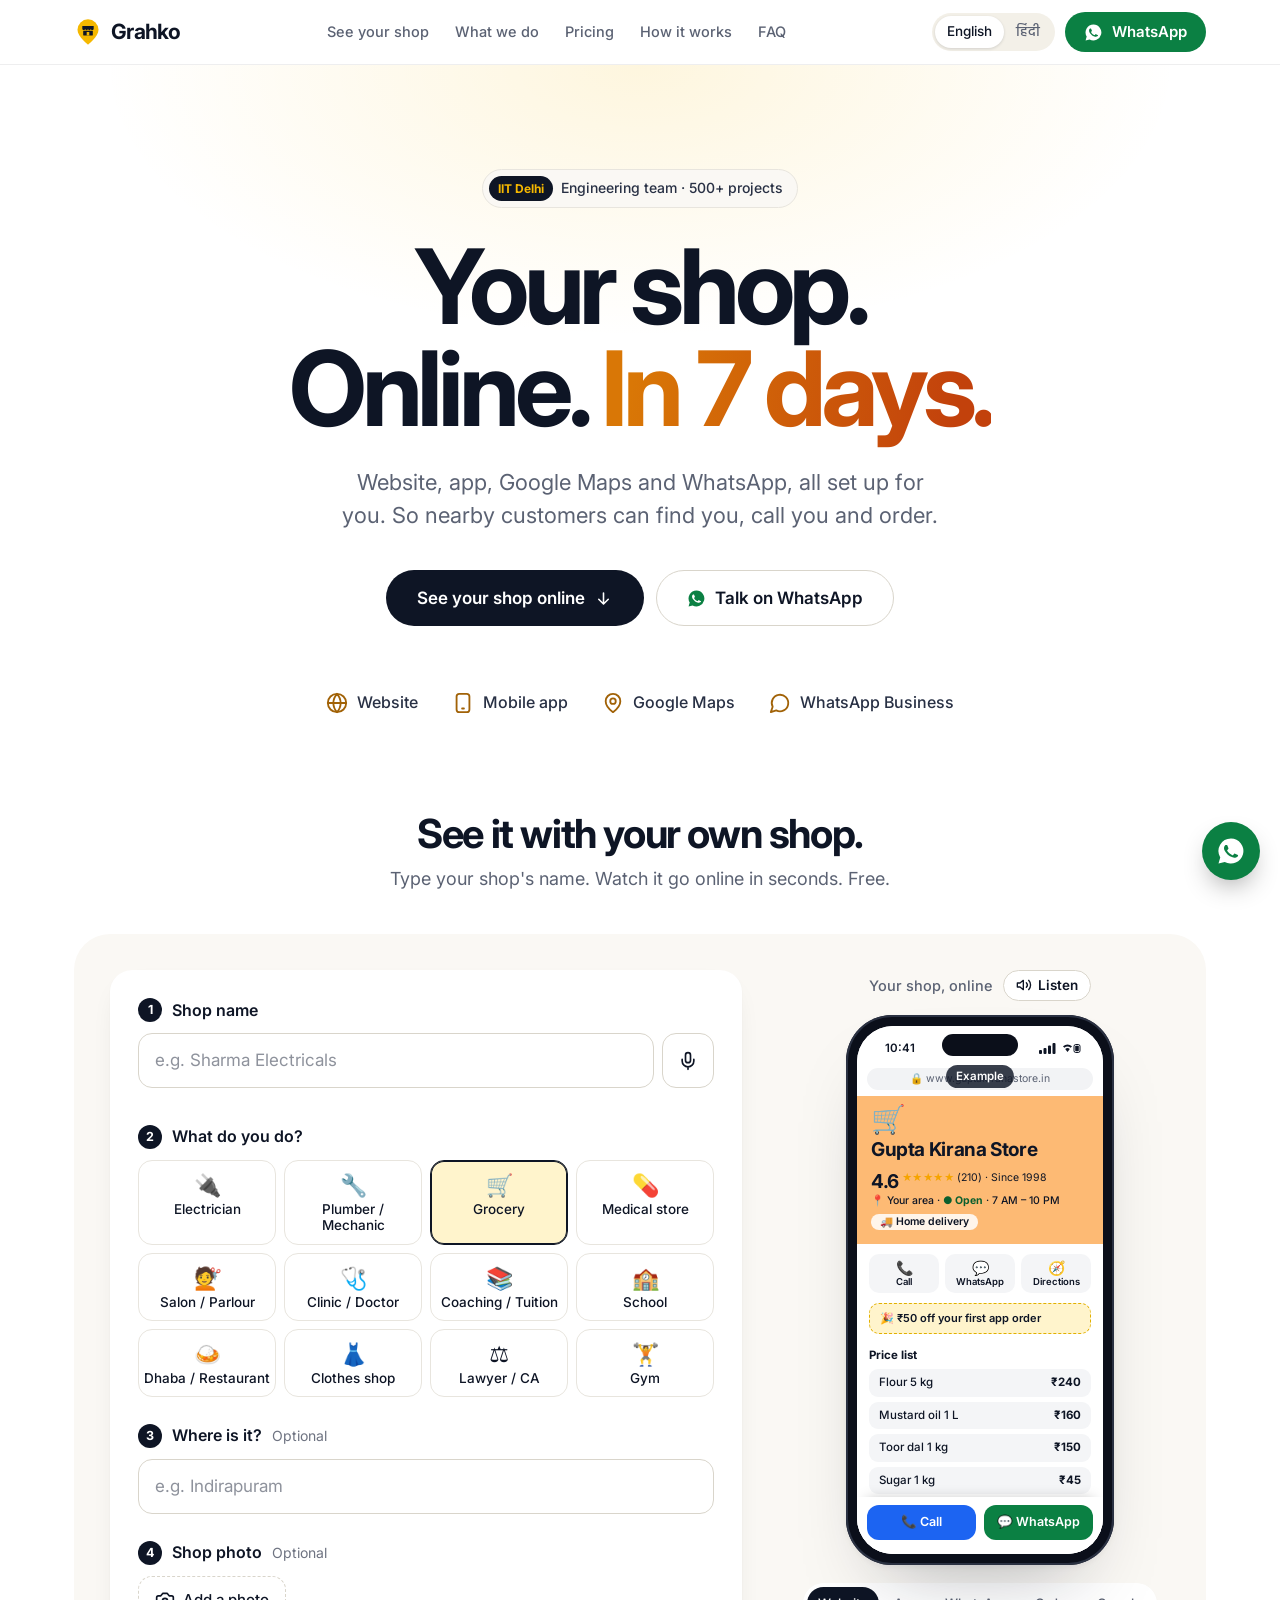
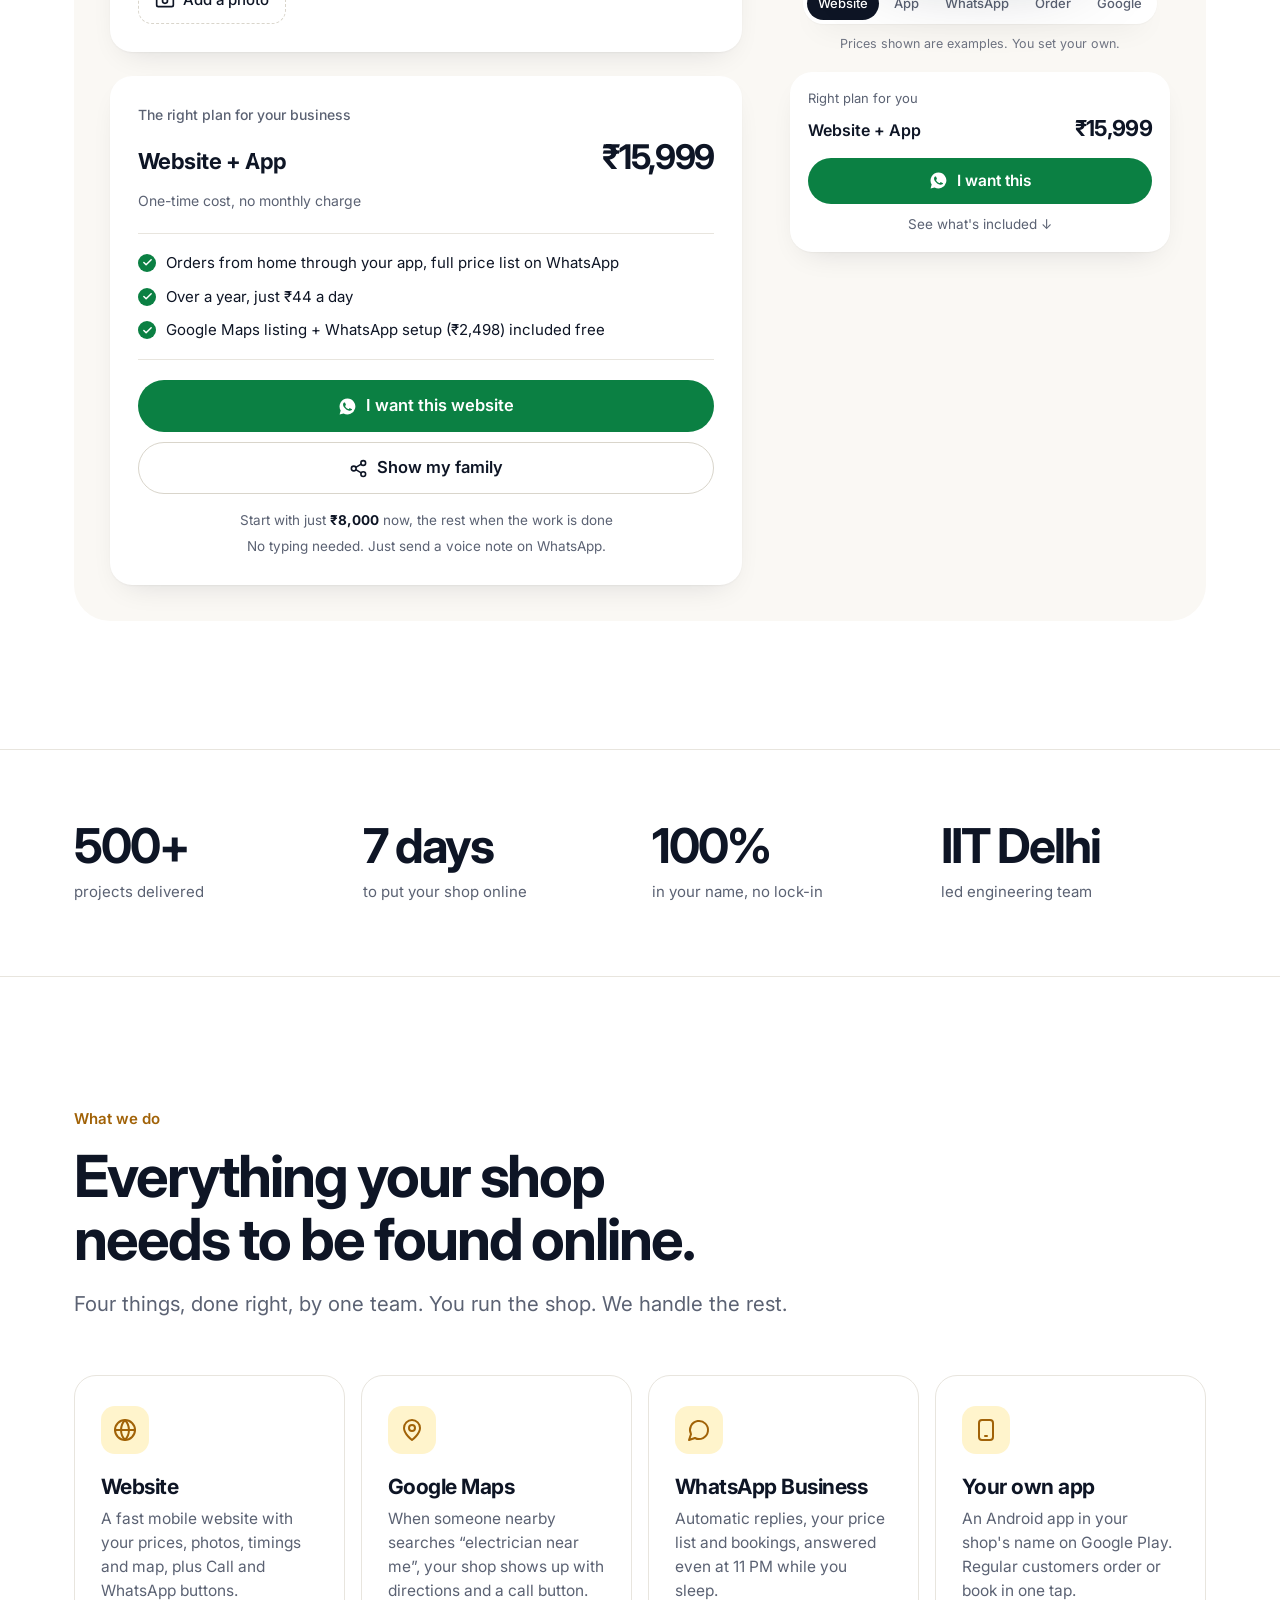
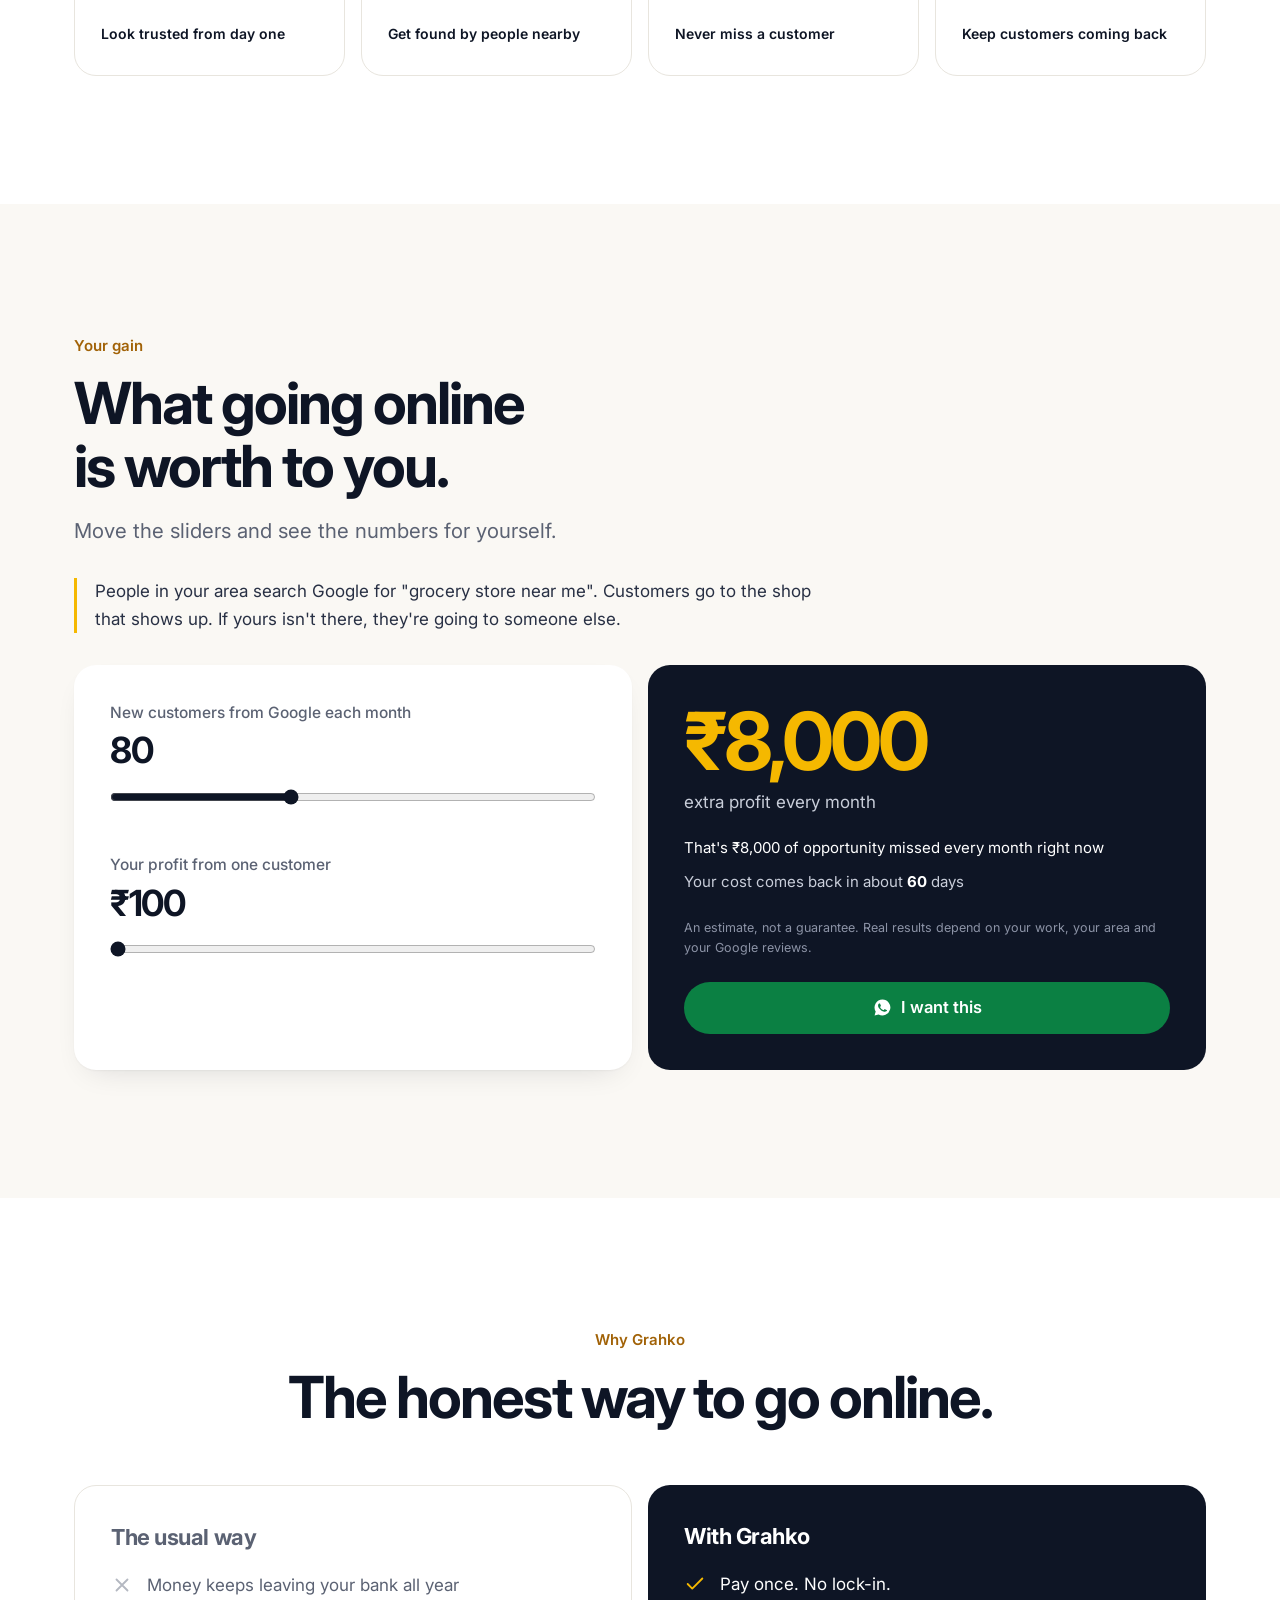
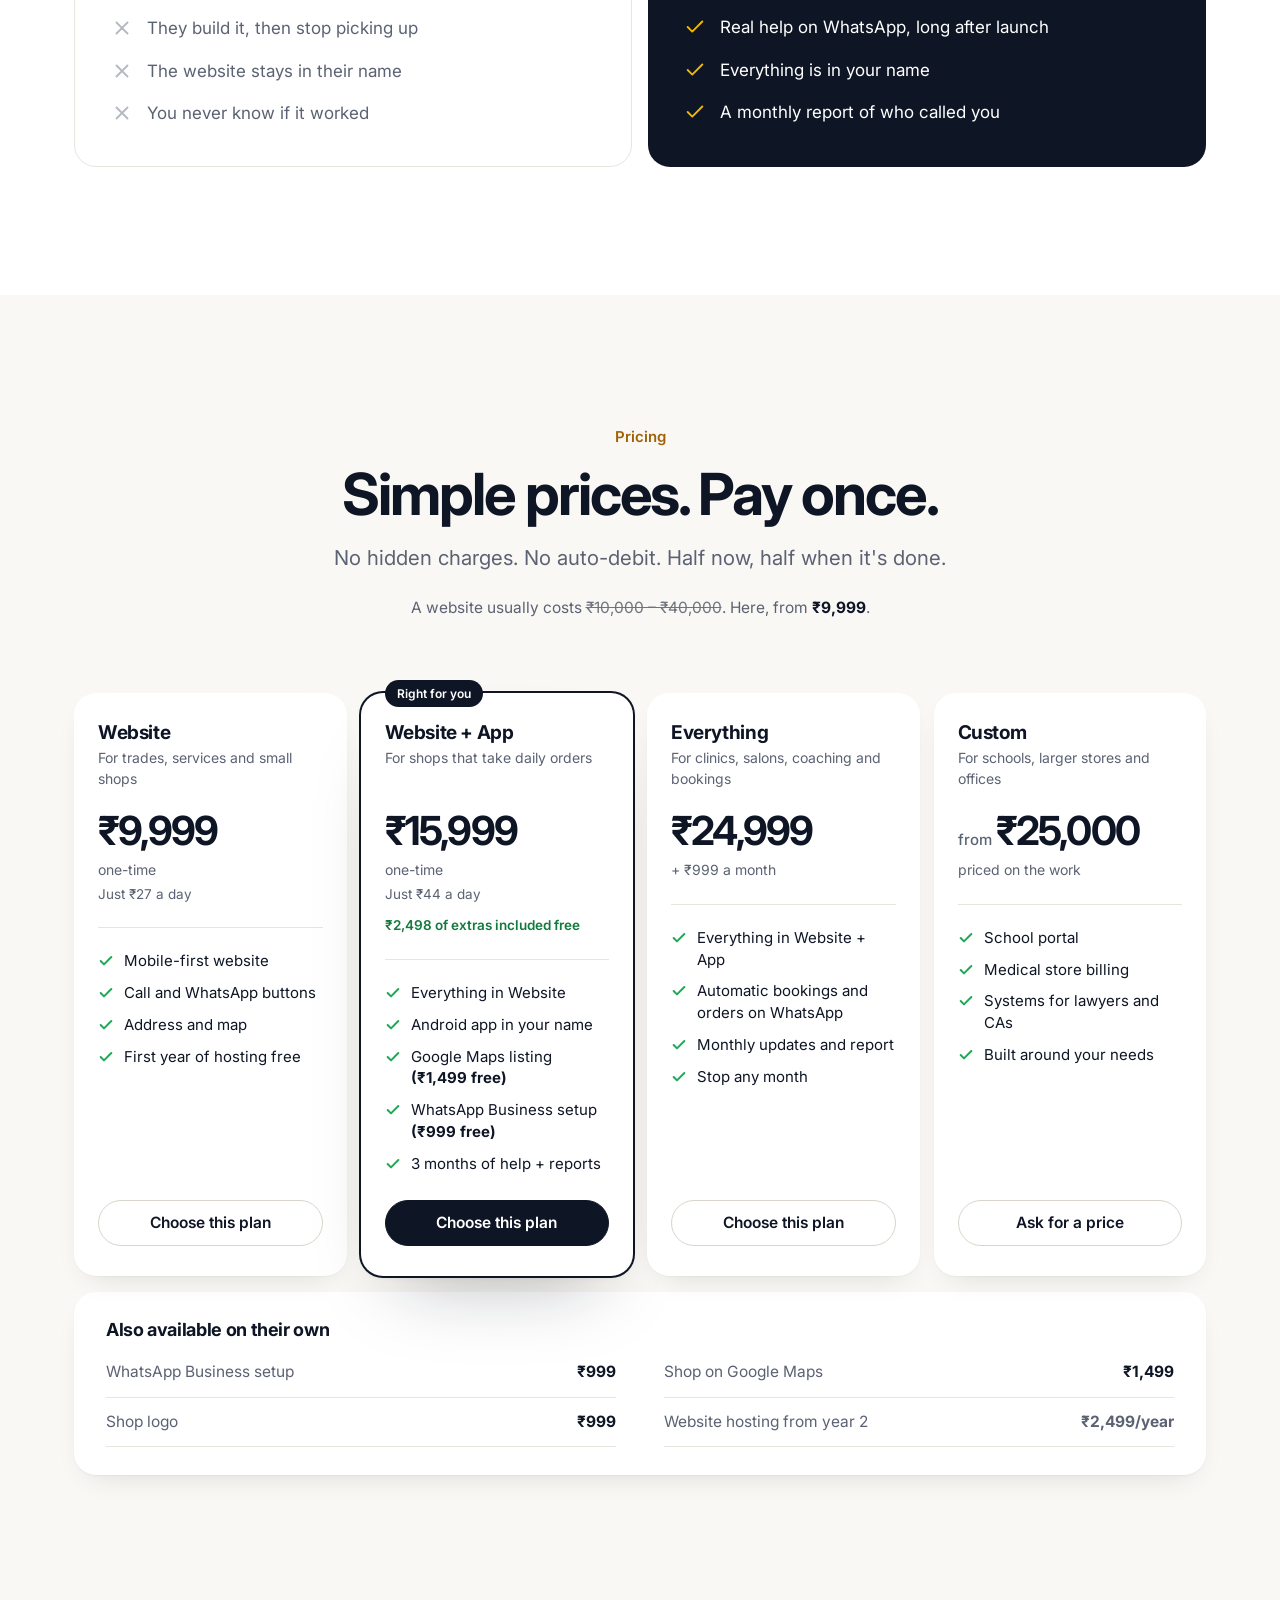
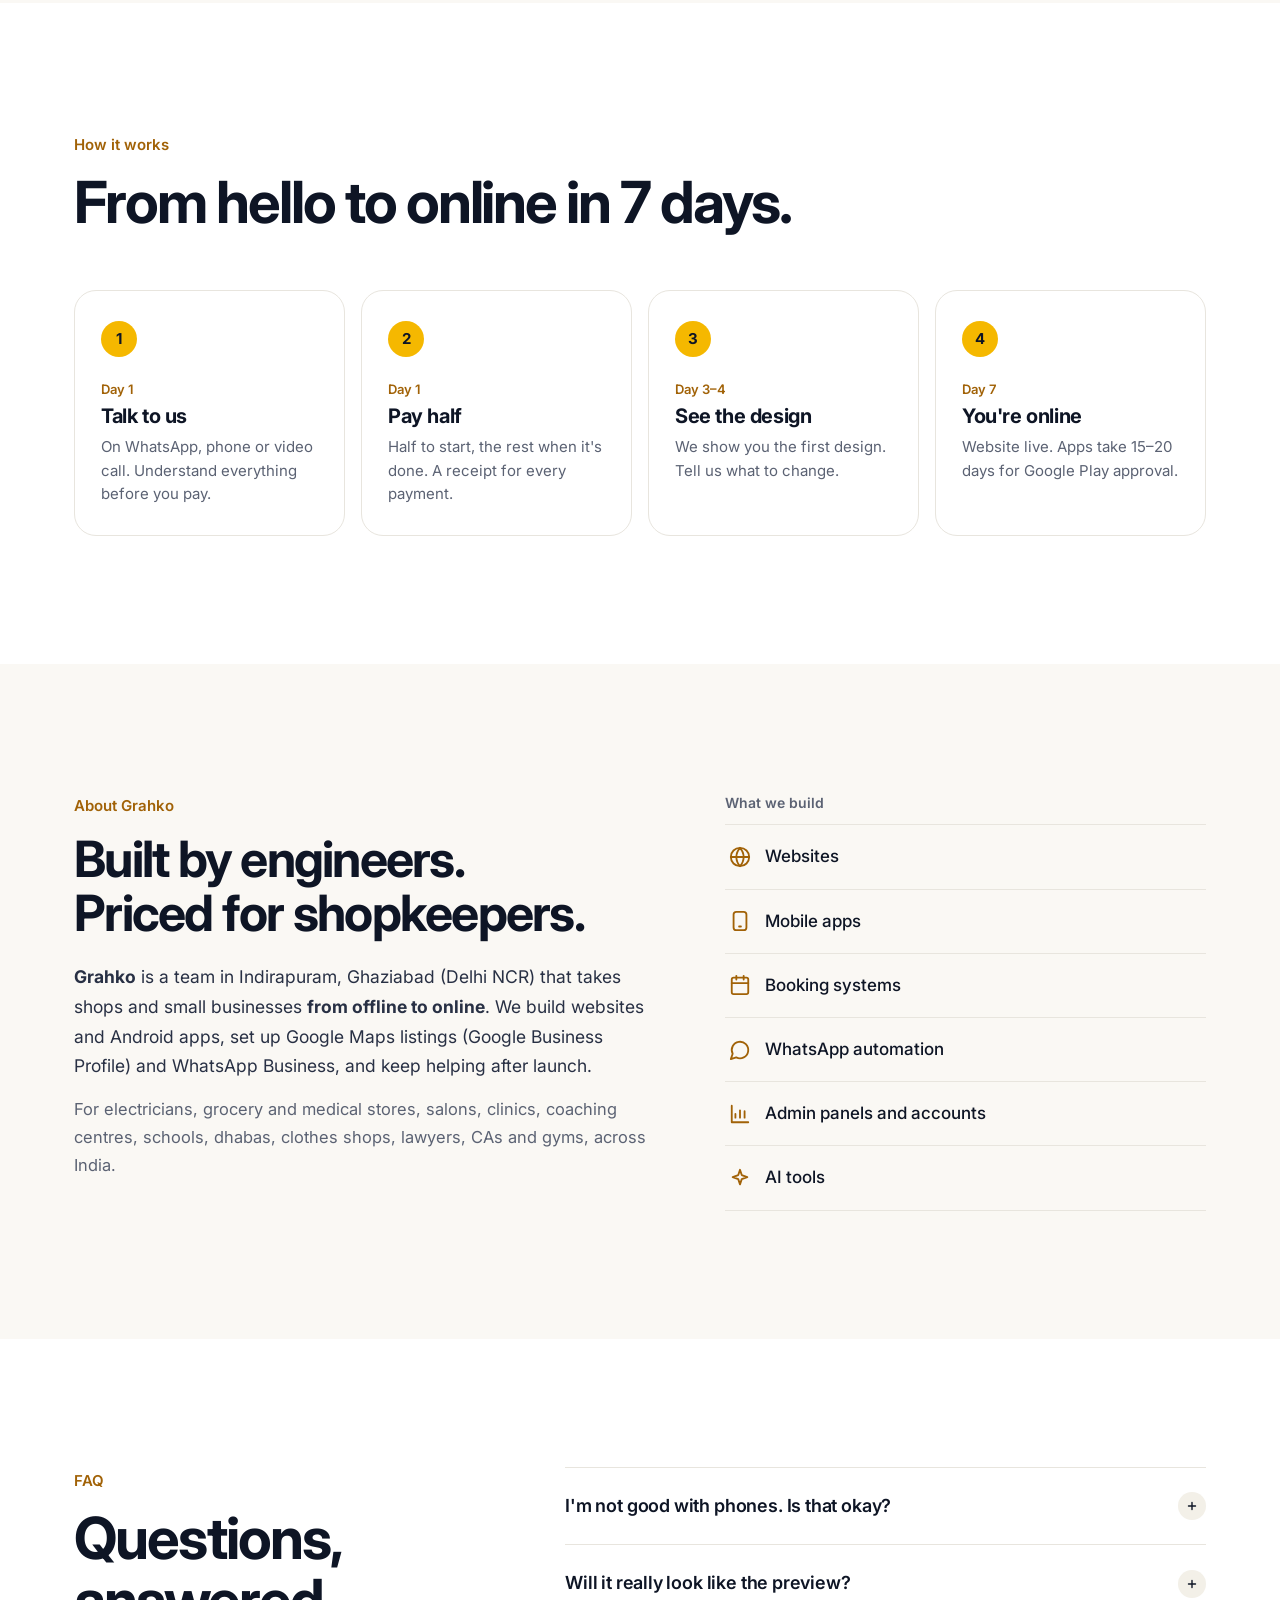
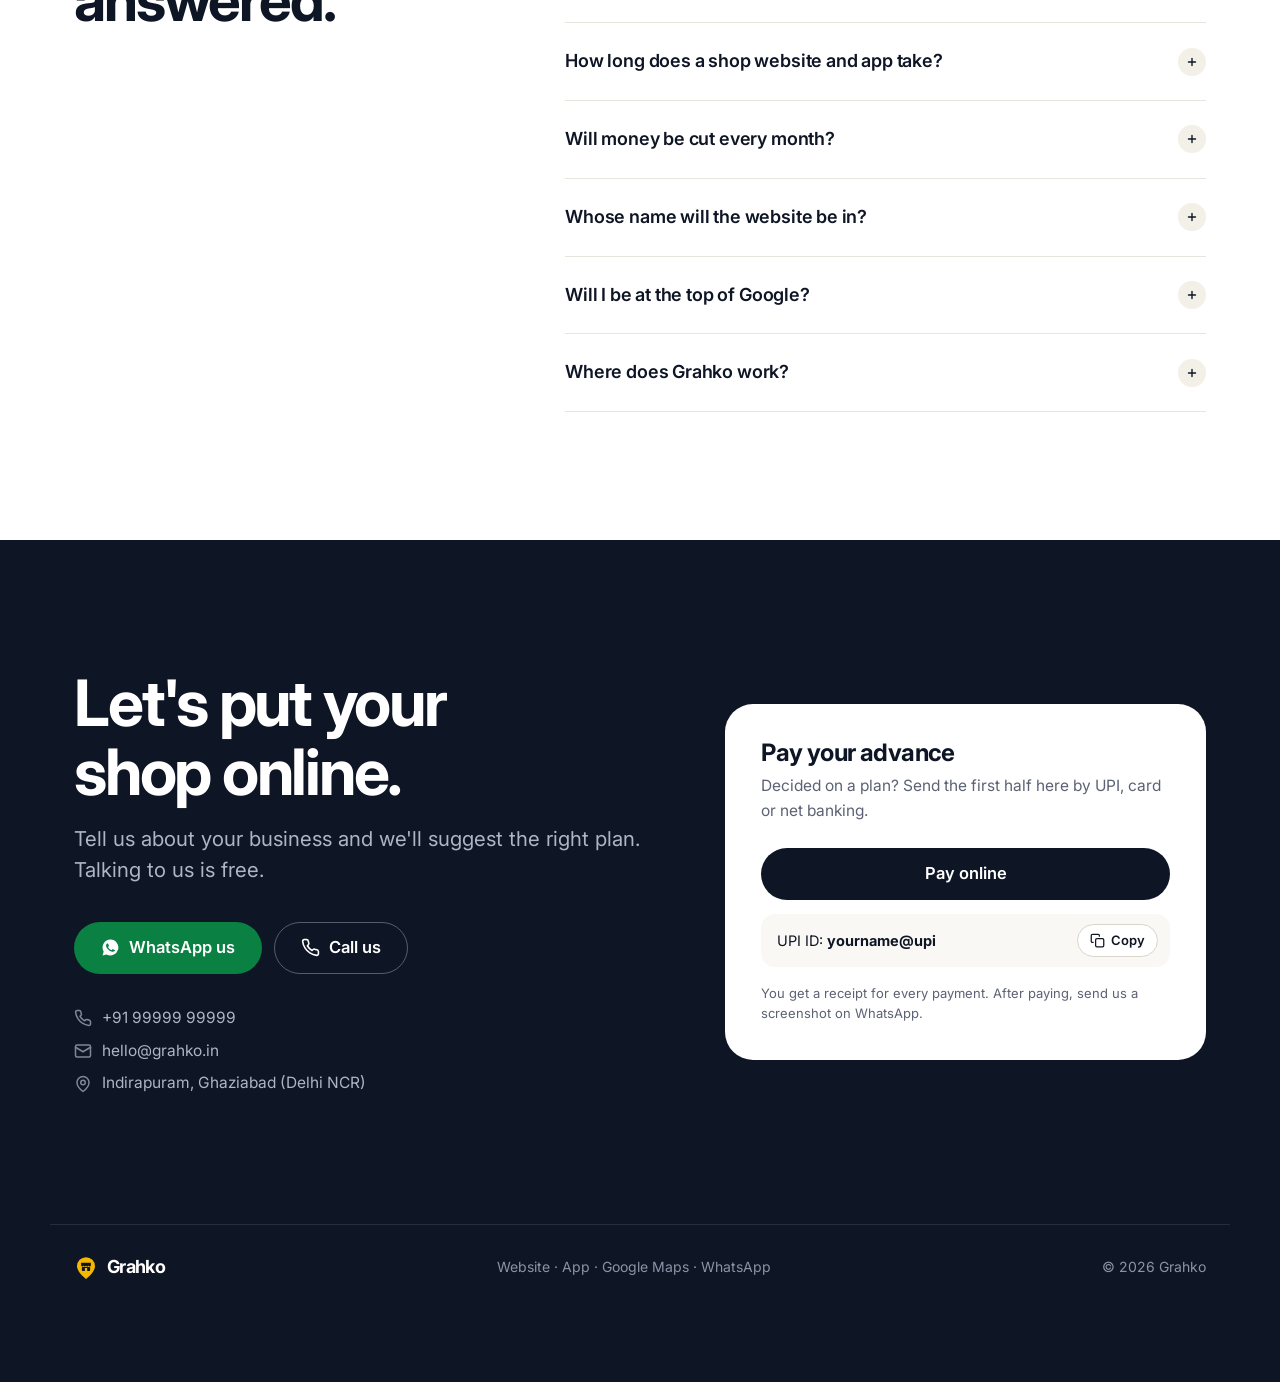
==== index.html @ 62a35caa "Make the live phone preview detailed and realistic Each of the 12 business types now gets its own ra" ====
<!doctype html>
<html lang="en" data-lang="en">
<head>
<meta charset="utf-8">
<meta name="viewport" content="width=device-width, initial-scale=1">
<title>Grahko: your shop online in 7 days. Website, app, Google Maps &amp; WhatsApp</title>
<meta name="description" content="Grahko puts shops and small businesses online in 7 days: a mobile website, your own app, your shop on Google Maps and WhatsApp Business. One-time price, everything in your name. IIT Delhi-led team, from Indirapuram, Ghaziabad, working across India.">
<meta name="robots" content="index,follow,max-image-preview:large">
<!-- SEO: change grahko.in below if the site is hosted on another domain -->
<link rel="canonical" href="https://grahko.in/">
<link rel="alternate" hreflang="en-IN" href="https://grahko.in/">
<link rel="alternate" hreflang="hi-IN" href="https://grahko.in/?lang=hi">
<link rel="alternate" hreflang="x-default" href="https://grahko.in/">
<meta name="theme-color" content="#FFFFFF">
<link rel="icon" href="data:image/svg+xml,%3Csvg xmlns='http://www.w3.org/2000/svg' viewBox='0 0 64 64'%3E%3Cpath d='M32 61S8 43 8 27a24 24 0 0 1 48 0c0 16-24 34-24 34z' fill='%23F5B800'/%3E%3Cpath d='M19 18h26v6.5a3.25 3.25 0 0 1-6.5 0 3.25 3.25 0 0 1-6.5 0 3.25 3.25 0 0 1-6.5 0 3.25 3.25 0 0 1-6.5 0z' fill='%230E1525'/%3E%3Crect x='21' y='29' width='22' height='11' rx='2' fill='%230E1525'/%3E%3Crect x='29' y='32' width='6' height='8' fill='%23F5B800'/%3E%3C/svg%3E">
<meta property="og:type" content="website">
<meta property="og:site_name" content="Grahko">
<meta property="og:title" content="Your shop. Online. In 7 days. | Grahko">
<meta property="og:description" content="Type your shop's name and see it online in 10 seconds: website, app, Google Maps and WhatsApp. One-time price, everything in your name.">
<meta property="og:url" content="https://grahko.in/">
<meta property="og:image" content="https://grahko.in/og-image.png">
<meta property="og:image:width" content="1200">
<meta property="og:image:height" content="630">
<meta property="og:locale" content="en_IN">
<meta property="og:locale:alternate" content="hi_IN">
<meta name="twitter:card" content="summary_large_image">
<meta name="twitter:title" content="Your shop. Online. In 7 days. | Grahko">
<meta name="twitter:image" content="https://grahko.in/og-image.png">
<!-- Structured data for Google and AI search. Replace the phone number before going live. -->
<script type="application/ld+json">
{
 "@context": "https://schema.org",
 "@graph": [
  {
   "@type": "ProfessionalService",
   "@id": "https://grahko.in/#business",
   "name": "Grahko",
   "url": "https://grahko.in/",
   "image": "https://grahko.in/og-image.png",
   "logo": "https://grahko.in/og-image.png",
   "description": "Grahko takes local shops and small businesses in India from offline to online: websites, Android apps, Google Business Profile (Google Maps) setup, WhatsApp Business automation and ongoing support. IIT Delhi-led engineering team.",
   "slogan": "Take your shop from offline to online",
   "telephone": "+91-99999-99999",
   "email": "hello@grahko.in",
   "address": {
    "@type": "PostalAddress",
    "addressLocality": "Indirapuram, Ghaziabad",
    "addressRegion": "Uttar Pradesh",
    "addressCountry": "IN"
   },
   "areaServed": {
    "@type": "Country",
    "name": "India"
   },
   "knowsLanguage": [
    "hi",
    "en"
   ],
   "knowsAbout": [
    "Small business websites",
    "Android apps for shops",
    "Google Business Profile setup",
    "Local SEO",
    "WhatsApp Business API",
    "Booking systems",
    "Billing software"
   ],
   "hasOfferCatalog": {
    "@type": "OfferCatalog",
    "name": "Services",
    "itemListElement": [
     {
      "@type": "Offer",
      "itemOffered": {
       "@type": "Service",
       "name": "Business website",
       "description": "Mobile-friendly website with call and WhatsApp buttons, map and 1 year hosting"
      }
     },
     {
      "@type": "Offer",
      "itemOffered": {
       "@type": "Service",
       "name": "Website + Android app",
       "description": "Website, Android app on Google Play, Google Maps listing and WhatsApp Business setup"
      }
     },
     {
      "@type": "Offer",
      "itemOffered": {
       "@type": "Service",
       "name": "Complete package",
       "description": "Website, app and automatic WhatsApp bookings/orders with monthly support"
      }
     },
     {
      "@type": "Offer",
      "itemOffered": {
       "@type": "Service",
       "name": "Custom software",
       "description": "School portals, medical store billing, lawyer/CA client systems"
      }
     }
    ]
   },
   "alternateName": "ग्राहको"
  },
  {
   "@type": "WebSite",
   "@id": "https://grahko.in/#website",
   "url": "https://grahko.in/",
   "name": "Grahko",
   "inLanguage": [
    "en-IN",
    "hi-IN"
   ],
   "publisher": {
    "@id": "https://grahko.in/#business"
   }
  },
  {
   "@type": "FAQPage",
   "@id": "https://grahko.in/#faq",
   "inLanguage": "en-IN",
   "mainEntity": [
    {
     "@type": "Question",
     "name": "I'm not good with phones. Is that okay?",
     "acceptedAnswer": {
      "@type": "Answer",
      "text": "Totally fine. You don't have to do anything. For any change, just WhatsApp us and we'll do it."
     }
    },
    {
     "@type": "Question",
     "name": "Will it really look like the preview?",
     "acceptedAnswer": {
      "@type": "Answer",
      "text": "Yes, the preview is just a glimpse. Your real website will have your shop photos, your prices and all your details."
     }
    },
    {
     "@type": "Question",
     "name": "How long does a shop website and app take?",
     "acceptedAnswer": {
      "@type": "Answer",
      "text": "Website in 7 days. With an app, 15–20 days, because Google takes time to approve the app."
     }
    },
    {
     "@type": "Question",
     "name": "Will money be cut every month?",
     "acceptedAnswer": {
      "@type": "Answer",
      "text": "No. Website and app are one-time payments. No auto-debit. The monthly plan can be stopped anytime."
     }
    },
    {
     "@type": "Question",
     "name": "Whose name will the website be in?",
     "acceptedAnswer": {
      "@type": "Answer",
      "text": "Yours. The website, Google listing and app all belong to you."
     }
    },
    {
     "@type": "Question",
     "name": "Will I be at the top of Google?",
     "acceptedAnswer": {
      "@type": "Answer",
      "text": "Nobody can promise that. We set everything up properly and show you how to get Google reviews from customers. That makes the biggest difference."
     }
    },
    {
     "@type": "Question",
     "name": "Where does Grahko work?",
     "acceptedAnswer": {
      "@type": "Answer",
      "text": "Our team is in Indirapuram, Ghaziabad (Delhi NCR) and works across India over WhatsApp, phone and video call."
     }
    }
   ]
  }
 ]
}
</script>
<link rel="preconnect" href="https://fonts.googleapis.com">
<link rel="preconnect" href="https://fonts.gstatic.com" crossorigin>
<link href="https://fonts.googleapis.com/css2?family=Inter:wght@400;500;600;700;800&family=Hind:wght@400;500;600;700&display=swap" rel="stylesheet">
<style>
  :root{
    --ink:#0E1525; --ink-2:#283044; --muted:#5B6273; --faint:#6E7381;
    --line:#E8E5DE; --line-2:#D9D5CB;
    --bg:#FFFFFF; --sand:#FAF8F4; --sand-2:#F3F0E8;
    --gold:#F5B800; --gold-ink:#A16207; --gold-soft:#FFF4CC;
    --warm:linear-gradient(100deg,#D97706 10%,#C2410C 90%);   /* headline accent, AA for large text */
    --wa:#0B8043; --wa-dark:#096C38; --call:#1C64F2; --red:#D93F3F;
    --shop:#F5C518;            /* the phone preview's colour, set per business type */
    --font:"Inter","Hind",system-ui,-apple-system,"Segoe UI",sans-serif;
    --r:22px; --r-sm:14px;
    --shadow:0 1px 2px rgba(14,21,37,.04),0 12px 32px -16px rgba(14,21,37,.16);
    --shadow-lg:0 2px 6px rgba(14,21,37,.05),0 40px 80px -40px rgba(14,21,37,.35);
    --ease:cubic-bezier(.2,.8,.2,1);
  }
  *{box-sizing:border-box;margin:0;padding:0}
  html{scroll-behavior:smooth;-webkit-text-size-adjust:100%}
  body{font-family:var(--font);font-size:17px;line-height:1.6;color:var(--ink);background:var(--bg);-webkit-font-smoothing:antialiased;text-rendering:optimizeLegibility}
  h1,h2,h3{font-weight:700;line-height:1.08;letter-spacing:-.035em;text-wrap:balance}
  .lede{text-wrap:pretty}
  html[data-lang="hi"] h1,html[data-lang="hi"] h2,html[data-lang="hi"] h3,html[data-lang="hi"] .big-num{letter-spacing:0;line-height:1.25}
  a{color:inherit}
  button,input{font:inherit;color:inherit}
  :focus-visible{outline:2px solid var(--ink);outline-offset:3px;border-radius:8px}
  html[data-lang="hi"] .en, html[data-lang="en"] .hi{display:none !important}
  .visually-hidden{position:absolute;width:1px;height:1px;overflow:hidden;clip:rect(0 0 0 0);white-space:nowrap}
  .i{width:20px;height:20px;flex:none;fill:none;stroke:currentColor;stroke-width:2;stroke-linecap:round;stroke-linejoin:round}
  .i-fill{fill:currentColor;stroke:none}

  .wrap{max-width:1180px;margin:0 auto;padding:0 24px}
  section{padding:128px 0;scroll-margin-top:64px}
  .sand{background:var(--sand)}
  .head{max-width:760px;margin-bottom:56px}
  .head.center{margin-left:auto;margin-right:auto;text-align:center}
  .eyebrow{display:inline-block;font-size:15px;font-weight:600;color:var(--gold-ink);margin-bottom:14px;letter-spacing:0}
  h2{font-size:clamp(34px,4.8vw,58px)}
  .lede{margin-top:18px;font-size:clamp(18px,1.6vw,21px);line-height:1.5;color:var(--muted)}
  .head.center .lede{margin-left:auto;margin-right:auto;max-width:60ch}

  /* Buttons */
  .btn{display:inline-flex;align-items:center;justify-content:center;gap:9px;min-height:52px;padding:0 26px;border-radius:999px;border:1px solid transparent;font-weight:600;font-size:16.5px;line-height:1.2;text-decoration:none;text-align:center;cursor:pointer;transition:background .2s,border-color .2s,color .2s,transform .15s}
  .btn:active{transform:scale(.98)}
  .btn-dark{background:var(--ink);color:#fff}
  .btn-dark:hover{background:#000}
  .btn-wa{background:var(--wa);color:#fff}
  .btn-wa:hover{background:var(--wa-dark)}
  .btn-line{background:#fff;border-color:var(--line-2);color:var(--ink)}
  .btn-line:hover{border-color:var(--ink)}
  .btn-sm{min-height:40px;padding:0 18px;font-size:15px}
  .btn .i{width:19px;height:19px}
  .link{display:inline-flex;align-items:center;gap:6px;font-weight:600;text-decoration:none;color:var(--ink)}
  .link .i{width:17px;height:17px;transition:transform .2s}
  .link:hover .i{transform:translateX(3px)}

  /* Logo */
  .logo{display:inline-flex;align-items:center;gap:9px;font-weight:700;font-size:21px;letter-spacing:-.035em;text-decoration:none;color:var(--ink);white-space:nowrap}
  .logo svg{width:28px;height:28px;flex:none}

  /* Festival bar */
  .fest{display:none;background:var(--ink);color:#D5D9E2;text-align:center;padding:9px 16px;font-size:14px;line-height:1.45}
  .fest.on{display:block}
  .fest b{color:var(--gold);font-weight:600}
  .fest a{color:#fff;font-weight:600;text-decoration:none;white-space:nowrap}
  .fest a:hover{text-decoration:underline}
  @media(max-width:700px){.fest-mid{display:none}}

  /* Nav */
  nav{position:sticky;top:0;z-index:50;background:rgba(255,255,255,.82);backdrop-filter:saturate(180%) blur(18px);-webkit-backdrop-filter:saturate(180%) blur(18px);border-bottom:1px solid rgba(14,21,37,.07)}
  nav .wrap{display:flex;align-items:center;justify-content:space-between;gap:16px;height:64px}
  .nav-links{display:none;gap:2px}
  .nav-links a{font-size:14.5px;font-weight:500;color:var(--muted);text-decoration:none;padding:7px 12px;border-radius:999px;transition:color .2s}
  .nav-links a:hover,.nav-links a[aria-current="true"]{color:var(--ink)}
  .nav-right{display:flex;align-items:center;gap:10px}
  .lang{display:flex;background:var(--sand-2);border-radius:999px;padding:3px}
  .lang button{border:0;background:transparent;border-radius:999px;padding:5px 12px;font-size:13.5px;font-weight:500;color:var(--muted);cursor:pointer}
  .lang button[aria-pressed="true"]{background:#fff;color:var(--ink);box-shadow:0 1px 3px rgba(14,21,37,.14)}
  .menu-btn{display:grid;place-items:center;width:40px;height:40px;border-radius:50%;border:0;background:transparent;cursor:pointer}
  .menu-btn:hover{background:var(--sand-2)}
  @media(min-width:1040px){.nav-links{display:flex}.menu-btn{display:none}}
  @media(max-width:560px){.nav-wa{display:none}}

  .menu{position:fixed;inset:0;z-index:80;background:rgba(14,21,37,.35);opacity:0;transition:opacity .25s}
  .menu.open{opacity:1}
  .menu-sheet{position:absolute;top:0;right:0;bottom:0;width:min(380px,88vw);background:#fff;display:flex;flex-direction:column;transform:translateX(100%);transition:transform .3s var(--ease)}
  .menu.open .menu-sheet{transform:none}
  .menu-head{display:flex;align-items:center;justify-content:space-between;padding:12px 16px 12px 22px;border-bottom:1px solid var(--line)}
  .menu-close{width:42px;height:42px;border-radius:50%;border:0;background:var(--sand-2);cursor:pointer;display:grid;place-items:center}
  .menu-links{flex:1;overflow-y:auto;padding:10px 12px}
  .menu-links a{display:flex;align-items:center;gap:14px;padding:13px 10px;border-radius:14px;text-decoration:none;font-size:18px;font-weight:600;letter-spacing:-.01em}
  .menu-links a:hover,.menu-links a[aria-current="true"]{background:var(--sand)}
  .menu-links a .i{color:var(--muted);width:22px;height:22px}
  .menu-cta{display:grid;grid-template-columns:1fr 1fr;gap:10px;padding:14px 16px calc(16px + env(safe-area-inset-bottom));border-top:1px solid var(--line)}
  .menu-cta .btn{padding:0 12px;font-size:15.5px}
  body.menu-open{overflow:hidden}

  /* ================= Hero ================= */
  .hero{padding:104px 0 56px;text-align:center;scroll-margin-top:64px;background:radial-gradient(60% 55% at 50% 0%,rgba(245,184,0,.13),rgba(245,184,0,0) 70%)}
  .hero .eyebrow{display:inline-flex;align-items:center;gap:8px;background:var(--sand);border:1px solid var(--line);color:var(--ink-2);font-size:14px;font-weight:500;border-radius:999px;padding:6px 14px 6px 6px;margin-bottom:28px}
  .hero .eyebrow b{background:var(--ink);color:var(--gold);font-size:12px;font-weight:700;border-radius:999px;padding:3px 9px}
  .hero h1{font-size:clamp(46px,8.4vw,104px);letter-spacing:-.05em;line-height:.98;font-weight:700}
  .hero h1 .soft{background:var(--warm);-webkit-background-clip:text;background-clip:text;color:transparent;padding-bottom:.06em}
  html[data-lang="hi"] .hero h1{line-height:1.15;font-size:clamp(40px,7vw,86px)}
  .hero .lede{max-width:44ch;margin:26px auto 0;font-size:clamp(18px,1.9vw,22px);color:var(--muted)}
  .hero-cta{display:flex;justify-content:center;gap:12px;flex-wrap:wrap;margin-top:38px}
  .hero-cta .btn{min-height:56px;padding:0 30px;font-size:17px}
  .does{display:flex;justify-content:center;flex-wrap:wrap;gap:10px 34px;margin-top:64px;color:var(--ink-2);font-size:16px;font-weight:500}
  .does span{display:inline-flex;align-items:center;gap:9px}
  .does .i{width:22px;height:22px;color:var(--gold-ink)}

  /* ================= Studio: live preview builder ================= */
  .studio{padding:40px 0 128px}
  .studio-head{text-align:center;margin-bottom:40px}
  .studio-head h2{font-size:clamp(28px,3.4vw,40px)}
  .studio-head p{color:var(--muted);margin-top:10px;font-size:18px}
  .stage{background:var(--sand);border-radius:36px;padding:36px}
  .stage-grid{display:grid;grid-template-columns:minmax(0,1fr) 380px;grid-template-areas:"build prev" "buy prev";gap:24px 48px;align-items:start}
  .stage-grid > *{min-width:0}
  .builder-col{grid-area:build}
  .preview{grid-area:prev;position:sticky;top:88px}
  .buy-col{grid-area:buy}

  .builder{background:#fff;border-radius:var(--r);padding:28px;box-shadow:var(--shadow)}
  .field + .field{margin-top:26px}
  .field > label,.field > .label{display:flex;flex-wrap:wrap;align-items:center;gap:10px;font-weight:600;font-size:16px;margin-bottom:10px}
  .num{width:24px;height:24px;border-radius:50%;background:var(--ink);color:#fff;display:grid;place-items:center;font-size:12.5px;font-weight:700;flex:none}
  .opt{font-weight:400;font-size:14px;color:var(--faint)}
  .name-row{display:flex;gap:8px}
  .inp{flex:1;min-width:0;width:100%;font-size:17px;font-weight:500;padding:13px 16px;border:1px solid var(--line-2);border-radius:var(--r-sm);background:#fff;outline:none;transition:border-color .2s,box-shadow .2s}
  .inp::placeholder{color:#8E929C;font-weight:400}
  .inp:focus{border-color:var(--ink);box-shadow:0 0 0 4px rgba(14,21,37,.07)}
  .mic{flex:none;width:52px;border-radius:var(--r-sm);border:1px solid var(--line-2);background:#fff;cursor:pointer;display:none;place-items:center}
  .mic.on{display:grid}
  .mic.listening{background:#FDE8E8;border-color:var(--red);color:var(--red);animation:pulse 1s infinite}
  @keyframes pulse{50%{transform:scale(1.05)}}
  .mic-hint{font-size:14px;color:var(--muted);min-height:4px;margin-top:6px}
  .sfx{display:flex;flex-wrap:wrap;gap:6px;margin-top:10px}
  .sfx:empty{display:none}
  .sfx button{border:1px solid var(--line-2);background:#fff;border-radius:999px;padding:4px 12px;font-size:13.5px;font-weight:500;cursor:pointer}
  .sfx button:hover{border-color:var(--ink)}
  .types{display:grid;grid-template-columns:repeat(4,1fr);gap:8px}
  .type{border:1px solid var(--line);background:#fff;border-radius:var(--r-sm);padding:12px 4px 10px;cursor:pointer;display:flex;flex-direction:column;align-items:center;gap:4px;font-size:13.5px;font-weight:500;line-height:1.2;text-align:center;transition:border-color .2s,background .2s}
  .type:hover{border-color:var(--line-2);background:var(--sand)}
  .type .em{font-size:22px;line-height:1.1}
  .type[aria-pressed="true"]{border-color:var(--ink);background:var(--gold-soft);box-shadow:inset 0 0 0 1px var(--ink)}
  .photo-row{display:flex;gap:12px;align-items:center}
  .photo-btn{display:inline-flex;align-items:center;gap:8px;border:1px dashed var(--line-2);border-radius:var(--r-sm);padding:11px 16px;font-size:15px;font-weight:500;background:#fff;cursor:pointer}
  .photo-btn:hover{border-color:var(--ink)}
  .photo-thumb{width:48px;height:48px;border-radius:12px;background:center/cover no-repeat;display:none}
  .photo-thumb.on{display:block}
  .photo-clear{display:none;border:none;background:none;color:var(--muted);text-decoration:underline;font-size:14px;cursor:pointer}
  .photo-clear.on{display:inline}
  .photo-note{display:none;font-size:13.5px;color:var(--muted);margin-top:8px}
  .photo-note.on{display:block}
  .see-btn{display:none;width:100%;margin-top:24px}

  /* Preview column */
  .pv-top{display:flex;align-items:center;justify-content:center;gap:10px;margin-bottom:14px}
  .pv-label{font-size:14.5px;font-weight:500;color:var(--muted)}
  .listen{display:none;align-items:center;gap:6px;border:1px solid var(--line-2);background:#fff;border-radius:999px;padding:4px 12px;font-size:13.5px;font-weight:600;cursor:pointer}
  .listen .i{width:16px;height:16px}
  .listen.on{display:inline-flex}
  .listen.speaking{background:var(--gold-soft);border-color:var(--gold)}
  .phone{width:268px;height:550px;margin:0 auto;background:#0B0F1A;border-radius:46px;padding:11px;box-shadow:var(--shadow-lg),inset 0 0 0 2px #2A3142;position:relative}
  .phone::before{content:"";position:absolute;top:19px;left:50%;transform:translateX(-50%);width:76px;height:22px;border-radius:12px;background:#0B0F1A;z-index:6}
  .screen{background:#fff;height:100%;border-radius:36px;overflow:hidden;position:relative}
  .demo-tag{position:absolute;top:50px;left:50%;transform:translateX(-50%);z-index:7;background:rgba(14,21,37,.82);color:#fff;font-size:11.5px;font-weight:600;border-radius:999px;padding:2px 10px;white-space:nowrap;display:none}
  .phone.demo .demo-tag{display:block}
  .tabs{display:flex;justify-content:center;flex-wrap:wrap;gap:4px;margin:18px auto 0;background:#fff;border-radius:999px;padding:4px;width:max-content;max-width:100%;box-shadow:var(--shadow)}
  .tab{border:0;background:transparent;border-radius:999px;padding:6px 11px;font-size:13px;font-weight:500;color:var(--muted);cursor:pointer;white-space:nowrap}
  .tab[aria-selected="true"]{background:var(--ink);color:#fff}
  .pv-note{text-align:center;font-size:12.5px;color:var(--faint);margin-top:10px}

  /* Phone screens */
  .sbar{position:absolute;top:0;left:0;right:0;height:40px;z-index:6;display:flex;align-items:center;justify-content:space-between;padding:4px 22px 0 28px;font-size:11.5px;font-weight:600;color:var(--ink);pointer-events:none}
  .sbar svg{width:42px;height:11px}
  .screen[data-on="wa"] .sbar,.screen[data-on="book"] .sbar{color:#fff}
  .scr{position:absolute;inset:0;display:flex;flex-direction:column;font-size:12.5px;line-height:1.35;background:#fff;visibility:hidden;z-index:1;transition:visibility 0s .3s}
  .scr.active{visibility:visible;z-index:2;transition:none;animation:scrIn .35s var(--ease)}
  @keyframes scrIn{from{transform:translateX(100%)}to{transform:none}}
  .scroll{flex:1;min-height:0;overflow-y:auto;scrollbar-width:none;overscroll-behavior:contain}
  .scroll::-webkit-scrollbar{display:none}
  .stars{color:#F5A400;letter-spacing:.5px;font-size:10px}
  .open{color:#137a3d;font-weight:700}
  [data-ptoast]{cursor:pointer}

  /* 1. Website */
  .url{margin:42px 10px 6px;background:#F2F3F5;border-radius:999px;padding:4px 10px;font-size:10.5px;color:var(--muted);white-space:nowrap;overflow:hidden;text-overflow:ellipsis;text-align:center}
  .s-head{background:var(--shop);padding:12px 14px 14px;color:var(--ink)}
  .s-head .em{font-size:28px;line-height:1}
  .s-head b{display:block;font-size:19px;font-weight:700;letter-spacing:-.02em;line-height:1.12;margin-top:6px;word-break:break-word}
  .s-rate{display:flex;align-items:center;flex-wrap:wrap;gap:3px;font-size:10.5px;margin:4px 0 2px}
  .s-head small{display:block;font-size:10.5px;font-weight:500}
  .s-head .open{color:#0B5F2E}
  .s-tag{display:inline-block;margin-top:6px;background:rgba(255,255,255,.85);border-radius:999px;padding:1px 9px;font-size:10.5px;font-weight:600}
  .screen.has-photo .s-head{background:linear-gradient(180deg,rgba(0,0,0,.05),rgba(0,0,0,.7)),var(--photo) center/cover;color:#fff;padding-top:64px}
  .screen.has-photo .s-head .em{display:none}
  .screen.has-photo .s-head .open{color:#7CE3A6}
  .s-acts{display:grid;grid-template-columns:repeat(3,1fr);gap:6px;padding:10px 12px 0}
  .s-acts span,.g-acts span{display:flex;flex-direction:column;align-items:center;gap:1px;border-radius:10px;padding:6px 2px;font-size:14px;line-height:1.1}
  .s-acts span{background:#F4F5F7}
  .s-acts i,.g-acts i{font-style:normal;font-size:9.5px;font-weight:600}
  .s-offer{margin:10px 12px 0;background:#FFF4CC;border:1px dashed #E2B000;border-radius:10px;padding:7px 10px;font-size:11px;font-weight:600}
  .s-h{margin:14px 12px 6px;font-size:11.5px;font-weight:700}
  .s-items{display:flex;flex-direction:column;gap:5px;padding:0 12px}
  .s-item{display:flex;justify-content:space-between;gap:8px;background:#F4F5F7;border-radius:9px;padding:6px 10px;font-weight:500;font-size:11.5px}
  .s-item em{font-style:normal;font-weight:700;white-space:nowrap}
  .s-badges{display:grid;gap:6px;padding:12px 12px 0}
  .s-badges span{display:flex;align-items:center;gap:8px;font-size:11px;font-weight:500}
  .s-badges i{font-style:normal;flex:none;width:22px;height:22px;border-radius:7px;background:#F4F5F7;display:grid;place-items:center;font-size:11px}
  .s-rev,.g-review{margin:0 12px;background:#F4F5F7;border-radius:10px;padding:8px 10px;font-size:11px;line-height:1.4}
  .s-rev p{margin:2px 0 3px}
  .s-rev small,.g-review small{display:block;color:var(--muted);font-size:10px}
  .s-map,.g-map{position:relative;overflow:hidden;border-radius:10px;background:linear-gradient(90deg,transparent 46%,#fff 46%,#fff 54%,transparent 54%),linear-gradient(0deg,transparent 40%,#fff 40%,#fff 47%,transparent 47%),linear-gradient(35deg,transparent 60%,#fff 60%,#fff 64%,transparent 64%),#E3EAD9}
  .s-map{height:64px;margin:0 12px}
  .s-map i{position:absolute;left:50%;top:50%;transform:translate(-50%,-75%);font-style:normal;font-size:18px}
  .s-addr{margin:8px 12px 14px;font-size:10.5px;color:var(--muted);line-height:1.55}
  .s-btns{display:grid;grid-template-columns:1fr 1fr;gap:8px;padding:8px 10px 14px;background:#fff;box-shadow:0 -8px 14px -10px rgba(0,0,0,.25)}
  .s-btns button,.b-ok{border:none;cursor:pointer;color:#fff;font-weight:600;font-size:12.5px}
  .s-btns button{border-radius:12px;padding:9px 4px}

  /* 2. App */
  .a-top{padding:42px 12px 10px;background:var(--shop)}
  .a-row{display:flex;align-items:center;gap:9px}
  .a-icon{width:36px;height:36px;border-radius:11px;background:#fff;display:grid;place-items:center;font-size:19px;flex:none;box-shadow:0 2px 6px rgba(0,0,0,.12)}
  .screen.has-photo .a-icon{background:var(--photo) center/cover;font-size:0}
  .a-row small{display:block;font-size:10.5px;font-weight:600;opacity:.75}
  .a-row b{display:block;font-size:14px;line-height:1.15;word-break:break-word}
  .a-bell{margin-left:auto;font-size:15px}
  .a-search{margin-top:9px;background:#fff;border-radius:10px;padding:6px 10px;font-size:11px;color:var(--muted)}
  .a-banner{margin:10px 12px 0;background:var(--ink);color:#fff;border-radius:12px;padding:10px;font-size:11px;font-weight:600}
  .a-grid{display:grid;grid-template-columns:repeat(4,1fr);gap:5px;padding:10px 12px 0}
  .a-tile{background:#F4F5F7;border-radius:10px;padding:7px 2px;text-align:center;font-weight:500;font-size:9.5px;line-height:1.2}
  .a-tile i{display:block;font-style:normal;font-size:17px;margin-bottom:2px}
  .a-h{margin:12px 12px 6px;font-size:11.5px;font-weight:700}
  .a-list{display:flex;flex-direction:column;gap:5px;padding:0 12px}
  .a-item{display:flex;align-items:center;justify-content:space-between;gap:6px;background:#F4F5F7;border-radius:10px;padding:6px 6px 6px 10px;font-size:11px;font-weight:500;line-height:1.25}
  .a-item em{display:block;font-style:normal;font-weight:700}
  .a-item button{flex:none;border:1px solid var(--ink);background:#fff;border-radius:999px;padding:3px 9px;font-size:10px;font-weight:600;color:var(--ink)}
  .a-item button.added{background:var(--ink);color:#fff}
  .a-play{display:block;margin:12px;text-align:center;color:var(--muted);font-size:10px}
  .a-cta,.a-cart{margin:6px 10px 0;border:none;width:calc(100% - 20px);border-radius:12px;padding:9px 12px;font-size:12px;font-weight:600;cursor:pointer;color:#fff}
  .a-cta{background:var(--ink)}
  .a-cart{background:#0B8043;display:flex;justify-content:space-between;align-items:center}
  .a-nav{display:grid;grid-template-columns:repeat(4,1fr);border-top:1px solid #EEE;margin-top:6px;padding:7px 0 13px;text-align:center;font-size:15px}
  .a-nav span{opacity:.4}
  .a-nav .on{opacity:1}

  /* 3. WhatsApp */
  .w-head{background:#075E54;color:#fff;padding:42px 10px 9px;display:flex;align-items:center;gap:7px}
  .w-back{font-size:22px;line-height:1;margin-top:-2px}
  .w-av{width:32px;height:32px;border-radius:50%;background:var(--shop);display:grid;place-items:center;font-size:16px;flex:none}
  .screen.has-photo .w-av{background:var(--photo) center/cover;font-size:0}
  .w-head b{display:block;font-size:13px;line-height:1.15;word-break:break-word}
  .w-head small{font-size:10px;opacity:.85}
  .w-chat{flex:1;min-height:0;overflow:hidden;background:#ECE5DD;padding:10px 9px 6px;display:flex;flex-direction:column;justify-content:flex-end;gap:6px}
  .w-day{align-self:center;background:#E1F2FB;color:#54656F;font-size:9.5px;font-weight:600;border-radius:6px;padding:1px 8px}
  .msg{max-width:88%;padding:6px 9px;border-radius:10px;font-size:11px;line-height:1.38;box-shadow:0 1px 1px rgba(0,0,0,.1);word-break:break-word}
  .msg small{display:block;text-align:right;font-size:9px;color:#7B8A7B;margin-top:1px}
  .msg.in{background:#fff;align-self:flex-start;border-top-left-radius:2px}
  .msg.out{background:#DCF8C6;align-self:flex-end;border-top-right-radius:2px}
  .auto-tag{align-self:flex-end;font-size:9.5px;background:#FFF3C4;border-radius:999px;padding:1px 8px;font-weight:600}
  .w-quick{display:flex;flex-direction:column;gap:4px;align-self:flex-end;width:88%}
  .w-quick span{background:#fff;color:#0B8A7A;border-radius:8px;text-align:center;padding:4px;font-size:10.5px;font-weight:600}
  .w-input{display:flex;align-items:center;gap:7px;padding:6px 9px 13px;background:#ECE5DD}
  .w-input span{flex:1;background:#fff;border-radius:999px;padding:6px 12px;font-size:11px;color:#8696A0}
  .w-input i{font-style:normal;width:30px;height:30px;border-radius:50%;background:#00A884;display:grid;place-items:center;font-size:13px}
  .scr[data-scr="wa"].active [style*="--d"]{animation:msgIn .4s var(--ease) both;animation-delay:calc(var(--d) * .85s + .3s)}
  @keyframes msgIn{from{opacity:0;transform:translateY(10px) scale(.97)}}

  /* 4. Booking / order */
  .b-top{background:var(--ink);color:#fff;padding:44px 14px 14px;text-align:center}
  .b-top small{opacity:.75;font-size:11px}
  .b-top b{display:block;font-size:17px;letter-spacing:-.02em}
  .b-moon{position:absolute;top:44px;right:14px;font-size:16px;z-index:3}
  .b-list{margin:12px 12px 0;background:#fff;border:1.5px solid #0B8043;border-radius:14px;padding:9px 11px;font-size:11.5px}
  .b-list .row{display:flex;justify-content:space-between;gap:8px;padding:4px 0;border-bottom:1px dashed #E3E3E3}
  .b-list .row:last-of-type{border-bottom:none}
  .b-list .tot{font-weight:700;font-size:12.5px}
  .b-list .who{color:var(--muted);font-size:10.5px;margin-top:4px}
  .b-head{display:flex;align-items:center;gap:6px;font-weight:700;color:#137a3d;margin-bottom:3px}
  .b-paid{margin-left:auto;background:#E9F8EF;color:#137a3d;border-radius:999px;padding:0 7px;font-size:9.5px;font-weight:700}
  .b-stats{display:grid;grid-template-columns:1fr 1fr;gap:7px;margin:10px 12px 0}
  .b-stats div{background:#F4F5F7;border-radius:12px;padding:8px 10px}
  .b-stats b{display:block;font-size:17px;font-weight:700;letter-spacing:-.03em}
  .b-stats span{font-size:9.5px;color:var(--muted)}
  .b-auto{margin:8px 12px 0;font-size:10.5px;color:#137a3d;font-weight:600;line-height:1.35}
  .b-shop{margin:12px 12px 10px;font-size:11px;color:var(--muted);text-align:center;word-break:break-word}
  .b-ok{margin:4px 12px 14px;background:#0B8043;border-radius:12px;padding:10px;font-size:13px}

  /* 5. Google */
  .g-top{padding:42px 12px 8px}
  .g-logo{font-weight:700;font-size:19px;text-align:center;margin-bottom:5px;letter-spacing:-.03em}
  .g-logo span:nth-child(1){color:#4285F4}.g-logo span:nth-child(2){color:#EA4335}.g-logo span:nth-child(3){color:#FBBC05}.g-logo span:nth-child(4){color:#4285F4}.g-logo span:nth-child(5){color:#34A853}.g-logo span:nth-child(6){color:#EA4335}
  .g-search{border:1px solid #E3E3E3;border-radius:999px;padding:6px 12px;font-weight:500;font-size:11.5px;box-shadow:0 2px 6px rgba(0,0,0,.06)}
  .g-map{height:86px;margin:0 12px}
  .g-dot{position:absolute;width:11px;height:11px;border-radius:50%;background:#B0B6C0;border:2px solid #fff}
  .g-pin{position:absolute;left:50%;top:46%;transform:translate(-50%,-100%);display:flex;flex-direction:column;align-items:center}
  .g-pin b{background:#fff;border-radius:6px;padding:1px 6px;font-size:10px;box-shadow:0 2px 6px rgba(0,0,0,.2);white-space:nowrap;max-width:150px;overflow:hidden;text-overflow:ellipsis}
  .g-pin i{font-style:normal;font-size:21px;line-height:1}
  .g-res{margin:8px 12px 0;border:1.5px solid var(--gold);background:#FFFBEA;border-radius:12px;padding:9px 10px}
  .g-res > b{display:block;font-size:13px;word-break:break-word}
  .g-rate{display:flex;align-items:center;gap:3px;font-size:11px}
  .g-rate span{color:var(--muted)}
  .g-res .meta,.g-meta2{font-size:10.5px;color:var(--muted)}
  .g-tag{display:inline-block;margin-top:4px;background:#E8F5EC;color:#137a3d;border-radius:6px;padding:0 6px;font-size:10px;font-weight:600}
  .g-acts{display:grid;grid-template-columns:repeat(4,1fr);gap:4px;margin-top:8px;color:#1A56DB}
  .g-acts span{background:#E8EFFD;font-size:12px;padding:5px 0}
  .g-thumb{display:none;float:right;width:44px;height:44px;border-radius:8px;background:var(--photo) center/cover;margin-left:8px}
  .screen.has-photo .g-thumb{display:block}
  .g-photos{display:grid;grid-template-columns:repeat(4,1fr);gap:4px;margin:8px 12px 0}
  .g-photos span{aspect-ratio:1;border-radius:8px;background:#F4F5F7;display:grid;place-items:center;font-size:17px}
  .g-review{margin-top:8px}
  .g-other{margin:8px 12px 14px;display:flex;justify-content:space-between;gap:8px;border:1px solid #EEE;border-radius:10px;padding:8px 10px;font-size:10.5px;color:var(--muted)}
  .g-other b{font-weight:600}
  .ptoast{position:absolute;left:10px;right:10px;bottom:16px;z-index:7;background:var(--ink);color:#fff;border-radius:14px;padding:9px 11px;font-size:12px;line-height:1.35;text-align:center;opacity:0;transform:translateY(8px);transition:opacity .25s,transform .25s;pointer-events:none}
  .ptoast.show{opacity:1;transform:none}
  @media (prefers-reduced-motion:reduce){.scr.active,.scr[data-scr="wa"].active [style*="--d"]{animation:none}}

  /* Plan summary under the phone (desktop) */
  .plan-strip{margin-top:18px;background:#fff;border-radius:var(--r);padding:16px 18px;box-shadow:var(--shadow)}
  .ps-top{display:flex;justify-content:space-between;gap:8px;font-size:13px;color:var(--muted);flex-wrap:wrap}
  .ps-off{color:var(--gold-ink);font-weight:600}
  .ps-off:empty{display:none}
  .ps-row{display:flex;justify-content:space-between;align-items:baseline;gap:10px;margin:2px 0 12px;flex-wrap:wrap}
  .ps-row b{font-size:16px;font-weight:600;line-height:1.25}
  .ps-row strong{font-size:22px;font-weight:700;letter-spacing:-.03em;white-space:nowrap}
  .ps-row strong .was,.buy .was{font-size:14px;color:var(--faint);font-weight:500;margin-right:4px;letter-spacing:0}
  .plan-strip .btn{width:100%;min-height:46px;font-size:15.5px}
  .ps-more{display:block;text-align:center;margin-top:10px;font-size:13.5px;color:var(--muted);text-decoration:none}
  .ps-more:hover{color:var(--ink)}

  /* Buy box */
  .buy{background:#fff;border-radius:var(--r);padding:28px;box-shadow:var(--shadow)}
  .buy .rec{font-size:14px;color:var(--muted);font-weight:500}
  .buy .rec-plan{display:flex;justify-content:space-between;align-items:baseline;gap:12px;margin:4px 0 6px;flex-wrap:wrap}
  .buy .rec-plan b{font-size:22px;font-weight:700;letter-spacing:-.025em;line-height:1.2}
  .buy .rec-plan strong{font-size:34px;font-weight:700;letter-spacing:-.04em;white-space:nowrap}
  .buy .offer{color:var(--gold-ink);font-size:14.5px;font-weight:500}
  .buy .breakdown{font-size:14px;color:var(--muted);margin-top:2px}
  .buy-list{list-style:none;margin:20px 0;padding:18px 0;border-top:1px solid var(--line);border-bottom:1px solid var(--line);display:flex;flex-direction:column;gap:12px}
  .buy-list > *{display:flex;gap:10px;font-size:15px;line-height:1.45}
  .buy-list > *::before{content:"";flex:none;width:18px;height:18px;margin-top:2px;border-radius:50%;background:var(--wa) url("data:image/svg+xml,%3Csvg xmlns='http://www.w3.org/2000/svg' viewBox='0 0 24 24' fill='none' stroke='white' stroke-width='3.2' stroke-linecap='round' stroke-linejoin='round'%3E%3Cpath d='M20 6 9 17l-5-5'/%3E%3C/svg%3E") center/11px no-repeat}
  .buy-list .js-free:empty{display:none}
  .g-add{display:flex !important;gap:12px;align-items:flex-start;cursor:pointer;background:var(--sand);border-radius:var(--r-sm);padding:12px 14px;margin-top:16px;font-size:15px;line-height:1.4}
  .g-add[hidden]{display:none !important}
  .g-add input{width:20px;height:20px;margin-top:1px;accent-color:var(--ink);flex:none}
  .g-add small{display:block;color:var(--muted);font-size:13px;margin-top:2px}
  .buy-btns{display:grid;gap:10px}
  .buy-btns .btn{width:100%}
  .buy-foot{margin-top:16px;display:grid;gap:4px;text-align:center;font-size:13.5px;color:var(--muted)}
  .buy-foot b{color:var(--ink)}

  @media(max-width:960px){
    .stage-grid{grid-template-columns:minmax(0,1fr);grid-template-areas:"build" "prev" "buy"}
    .preview{position:static;scroll-margin-top:80px}
    .plan-strip{display:none}
    .see-btn{display:flex}
    .buy-col{max-width:520px;width:100%;margin:0 auto}
  }
  @media(min-width:961px) and (max-height:820px){.phone{height:500px}}
  @media(min-width:961px) and (max-height:700px){.preview{position:static}}

  /* ================= Proof band ================= */
  .proof{padding:72px 0;border-top:1px solid var(--line);border-bottom:1px solid var(--line)}
  .proof .wrap{display:grid;grid-template-columns:repeat(4,1fr);gap:24px}
  .proof .big-num{display:block;font-size:clamp(34px,4vw,48px);font-weight:700;letter-spacing:-.045em;line-height:1}
  .proof .cap{display:block;color:var(--muted);font-size:15px;margin-top:10px}
  @media(max-width:820px){.proof .wrap{grid-template-columns:1fr 1fr;gap:36px 24px}}

  /* ================= Services ================= */
  .services{display:grid;grid-template-columns:repeat(4,1fr);gap:16px}
  .svc{background:#fff;border:1px solid var(--line);border-radius:var(--r);padding:30px 26px;display:flex;flex-direction:column;transition:transform .3s var(--ease),box-shadow .3s}
  .svc:hover{transform:translateY(-4px);box-shadow:var(--shadow);border-color:transparent}
  .svc-ic{width:48px;height:48px;border-radius:14px;background:var(--gold-soft);color:var(--gold-ink);display:grid;place-items:center;margin-bottom:22px}
  .svc-ic .i{width:24px;height:24px}
  .svc h3{font-size:21px;letter-spacing:-.025em}
  .svc p{color:var(--muted);font-size:15.5px;margin-top:8px;line-height:1.55}
  .svc .result{margin-top:auto;padding-top:20px;font-size:14px;font-weight:600;color:var(--ink)}
  @media(max-width:1000px){.services{grid-template-columns:1fr 1fr}}
  @media(max-width:560px){.services{grid-template-columns:1fr}}

  /* ================= Calculator ================= */
  .fomo{max-width:760px;margin:-24px 0 32px;font-size:17px;color:var(--ink-2);padding-left:18px;border-left:3px solid var(--gold)}
  .calc{display:grid;grid-template-columns:1fr 1fr;gap:16px}
  .calc-in{background:#fff;border-radius:var(--r);padding:36px;box-shadow:var(--shadow)}
  .slider + .slider{margin-top:34px}
  .slider label{display:block;font-size:15.5px;color:var(--muted);font-weight:500}
  .slider output{display:block;font-size:36px;font-weight:700;letter-spacing:-.04em;line-height:1.2;margin:4px 0 10px}
  input[type=range]{width:100%;accent-color:var(--ink);height:28px;cursor:pointer}
  .calc-out{background:var(--ink);color:#fff;border-radius:var(--r);padding:36px;display:flex;flex-direction:column}
  .calc-out .big{font-size:clamp(52px,6.6vw,80px);font-weight:700;letter-spacing:-.05em;line-height:1;color:var(--gold)}
  .calc-out .lbl{font-size:17px;color:#C9CEDA;margin-top:8px}
  .calc-out .miss{margin-top:20px;font-size:15px;color:#fff}
  .calc-out .back{margin-top:10px;font-size:15px;color:#C9CEDA}
  .calc-out .back b{color:#fff}
  .calc-out .note{font-size:12.5px;color:#8C93A6;margin:24px 0}
  .calc-out .btn{margin-top:auto}
  @media(max-width:800px){.calc{grid-template-columns:1fr}}

  /* ================= Compare ================= */
  .vs{display:grid;grid-template-columns:1fr 1fr;gap:16px}
  .vs-col{border-radius:var(--r);padding:40px 36px}
  .vs-them{background:#fff;border:1px solid var(--line)}
  .vs-us{background:var(--ink);color:#fff}
  .vs-col h3{font-size:22px;margin-bottom:24px;letter-spacing:-.02em}
  .vs-them h3{color:var(--muted)}
  .vs-col ul{list-style:none;display:flex;flex-direction:column;gap:18px}
  .vs-col li{display:flex;gap:14px;align-items:flex-start;font-size:17px;line-height:1.45}
  .vs-col li .i{width:22px;height:22px;margin-top:1px}
  .vs-them li{color:var(--muted)}
  .vs-them li .i{color:#B4B8C1}
  .vs-us li .i{color:var(--gold)}
  @media(max-width:760px){.vs{grid-template-columns:1fr}.vs-col{padding:30px 24px}}

  /* ================= Pricing ================= */
  .anchor{display:inline-block;margin-top:22px;font-size:15.5px;color:var(--muted)}
  .anchor s{color:var(--faint)}
  .anchor b{color:var(--ink)}
  .head.center .anchor{display:block}
  .plans{display:grid;grid-template-columns:repeat(4,1fr);gap:14px;padding-top:16px}
  .plan{background:#fff;border-radius:var(--r);padding:30px 24px;display:flex;flex-direction:column;position:relative;box-shadow:var(--shadow);transition:transform .3s var(--ease),box-shadow .3s}
  .plan:hover{transform:translateY(-3px);box-shadow:var(--shadow-lg)}
  .plan.is-rec{box-shadow:0 0 0 2px var(--ink),var(--shadow-lg)}
  .plan .rec-tag{display:none;position:absolute;top:-13px;left:24px;background:var(--ink);color:#fff;font-size:12px;font-weight:600;padding:4px 12px;border-radius:999px}
  .plan.is-rec .rec-tag{display:block}
  .plan h3{font-size:19px;letter-spacing:-.02em}
  .plan .for{font-size:14px;color:var(--muted);margin-top:4px;min-height:42px;line-height:1.5}
  .price{font-size:40px;font-weight:700;letter-spacing:-.045em;line-height:1;margin-top:22px}
  .price small{font-size:15px;font-weight:500;color:var(--muted);letter-spacing:0}
  .price s{display:block;font-size:15px;color:var(--faint);font-weight:500;letter-spacing:0;margin-bottom:6px}
  .offer-tag{display:block;margin-top:10px;color:var(--gold-ink);font-size:12.5px;font-weight:600;letter-spacing:0}
  .once{font-size:14px;color:var(--muted);margin-top:8px}
  .plan .perday{font-size:13.5px;color:var(--muted);margin-top:2px}
  .plan .free-note{font-size:13.5px;font-weight:600;color:#137a3d;margin-top:10px}
  .plan .rec-extra{display:none;font-size:13.5px;background:var(--sand);border-radius:12px;padding:8px 12px;margin-top:12px}
  .plan.is-rec .rec-extra{display:block}
  .plan ul{list-style:none;font-size:15px;display:flex;flex-direction:column;gap:10px;margin:22px 0 26px;padding-top:22px;border-top:1px solid var(--line)}
  .plan li{padding-left:26px;position:relative;line-height:1.45}
  .plan li::before{content:"";position:absolute;left:0;top:3px;width:16px;height:16px;background:url("data:image/svg+xml,%3Csvg xmlns='http://www.w3.org/2000/svg' viewBox='0 0 24 24' fill='none' stroke='%231FA855' stroke-width='3' stroke-linecap='round' stroke-linejoin='round'%3E%3Cpath d='M20 6 9 17l-5-5'/%3E%3C/svg%3E") center/contain no-repeat}
  .plan .btn{margin-top:auto;width:100%;min-height:46px;font-size:15.5px}
  .plan.is-rec .btn{background:var(--ink);border-color:var(--ink);color:#fff}
  .extras{margin-top:16px;background:#fff;border-radius:var(--r);padding:28px 32px;box-shadow:var(--shadow)}
  .extras h3{font-size:18px;margin-bottom:8px;letter-spacing:-.02em}
  .extra-list{display:grid;grid-template-columns:1fr 1fr;gap:0 48px}
  .extra-list div{display:flex;justify-content:space-between;gap:12px;padding:12px 0;border-bottom:1px solid var(--line);font-size:15.5px}
  .extra-list span{color:var(--muted)}
  .swipe-hint{display:none;font-size:14px;color:var(--muted);margin-bottom:4px;text-align:center}
  @media(max-width:1060px){.plans{grid-template-columns:1fr 1fr;gap:28px 14px}}
  @media(max-width:700px){
    .swipe-hint{display:block}
    .plans{display:flex;overflow-x:auto;scroll-snap-type:x mandatory;gap:12px;margin:0 -20px;padding:20px 20px 12px;scrollbar-width:none}
    .plans::-webkit-scrollbar{display:none}
    .plan{flex:0 0 84%;scroll-snap-align:center}
    .extra-list{grid-template-columns:1fr}
    .extras{padding:24px}
  }

  /* ================= Steps ================= */
  .steps{display:grid;grid-template-columns:repeat(4,1fr);gap:16px;counter-reset:s}
  .step{counter-increment:s;background:#fff;border:1px solid var(--line);border-radius:var(--r);padding:30px 26px}
  .step::before{content:counter(s);display:grid;place-items:center;width:36px;height:36px;border-radius:50%;background:var(--gold);font-weight:700;font-size:15px;margin-bottom:22px}
  .step .when{font-size:13px;font-weight:600;color:var(--gold-ink);margin-bottom:6px}
  .step h3{font-size:20px;letter-spacing:-.02em}
  .step p{color:var(--muted);font-size:15px;margin-top:8px;line-height:1.55}
  @media(max-width:900px){.steps{grid-template-columns:1fr 1fr}}
  @media(max-width:520px){.steps{grid-template-columns:1fr}}

  /* ================= About ================= */
  .about-grid{display:grid;grid-template-columns:1.1fr .9fr;gap:64px;align-items:start}
  .about-grid h2{font-size:clamp(32px,4.2vw,50px)}
  .about{font-size:17.5px;color:var(--ink-2);line-height:1.7;margin-top:22px}
  .about + .about{color:var(--muted);font-size:16.5px;margin-top:14px}
  .build-list{list-style:none;border-top:1px solid var(--line)}
  .build-list li{display:flex;align-items:center;gap:14px;padding:18px 4px;border-bottom:1px solid var(--line);font-size:17px;font-weight:500}
  .build-list .i{color:var(--gold-ink);width:22px;height:22px}
  .build-title{font-size:14px;font-weight:600;color:var(--muted);margin-bottom:10px}
  @media(max-width:860px){.about-grid{grid-template-columns:1fr;gap:40px}}

  /* ================= Reviews ================= */
  .rev-grid{display:grid;grid-template-columns:repeat(auto-fit,minmax(280px,1fr));gap:16px}
  .rev{background:#fff;border:1px solid var(--line);border-radius:var(--r);padding:28px;display:flex;flex-direction:column;gap:14px}
  .rev-top{display:flex;gap:12px;align-items:center}
  .rev-av{width:44px;height:44px;border-radius:50%;background:var(--gold-soft);display:grid;place-items:center;font-size:20px;flex:none}
  .rev-top b{display:block;font-size:16px}
  .rev-top small{color:var(--muted);font-size:13.5px}
  .rev p{font-size:17px;line-height:1.55}
  .rev-res{align-self:flex-start;background:#E9F8EF;color:#137a3d;border-radius:999px;padding:2px 10px;font-size:13px;font-weight:600}
  .rev-link{font-size:13.5px;color:var(--muted)}
  .rev-all{margin-top:24px}

  /* ================= FAQ ================= */
  .faq-wrap{display:grid;grid-template-columns:.8fr 1.2fr;gap:64px;align-items:start}
  .faq-list{border-top:1px solid var(--line)}
  details{border-bottom:1px solid var(--line)}
  summary{display:flex;justify-content:space-between;align-items:center;gap:20px;padding:24px 0;font-weight:600;font-size:18px;letter-spacing:-.01em;cursor:pointer;list-style:none}
  summary::-webkit-details-marker{display:none}
  summary::after{content:"";flex:none;width:28px;height:28px;border-radius:50%;background:var(--sand-2) url("data:image/svg+xml,%3Csvg xmlns='http://www.w3.org/2000/svg' viewBox='0 0 24 24' fill='none' stroke='%230E1525' stroke-width='2.4' stroke-linecap='round'%3E%3Cpath d='M12 6v12M6 12h12'/%3E%3C/svg%3E") center/14px no-repeat;transition:transform .3s var(--ease)}
  details[open] summary::after{transform:rotate(45deg)}
  details p{color:var(--muted);padding:0 48px 26px 0;margin-top:-8px;font-size:16.5px}
  @media(max-width:860px){.faq-wrap{grid-template-columns:1fr;gap:8px}}

  /* ================= Contact ================= */
  .contact{background:var(--ink);color:#fff}
  .contact .wrap{display:grid;grid-template-columns:1.1fr .9fr;gap:64px;align-items:center}
  .contact h2{font-size:clamp(36px,5vw,64px)}
  .contact .lede{color:#AEB5C5}
  .contact-btns{display:flex;gap:12px;flex-wrap:wrap;margin-top:36px}
  .contact .btn-line{background:transparent;color:#fff;border-color:rgba(255,255,255,.3)}
  .contact .btn-line:hover{border-color:#fff}
  .contact-info{margin-top:32px;color:#AEB5C5;font-size:15.5px;display:flex;flex-direction:column;gap:8px}
  .contact-info a,.contact-info span{display:inline-flex;align-items:center;gap:10px;text-decoration:none}
  .contact-info .i{width:18px;height:18px;color:#7F879A}
  .paybox{background:#fff;color:var(--ink);border-radius:28px;padding:36px}
  .paybox h3{font-size:24px;letter-spacing:-.025em}
  .paybox p{font-size:15.5px;color:var(--muted);margin:8px 0 24px}
  .paybox .btn{width:100%}
  .paybox .btn + .btn{margin-top:10px}
  .upi-row{display:flex;align-items:center;justify-content:space-between;gap:10px;margin-top:14px;background:var(--sand);border-radius:var(--r-sm);padding:10px 12px 10px 16px;font-size:14.5px}
  .copy-btn{display:inline-flex;align-items:center;gap:6px;border:1px solid var(--line-2);background:#fff;border-radius:999px;padding:5px 12px;font-size:13px;font-weight:600;cursor:pointer;white-space:nowrap}
  .copy-btn .i{width:15px;height:15px}
  .paybox small{display:block;margin-top:16px;font-size:13px;color:var(--muted)}
  @media (hover:hover) and (pointer:fine){.pay-upi{display:none !important}}
  @media(max-width:860px){.contact .wrap{grid-template-columns:1fr;gap:48px}}
  @media(max-width:560px){.contact-btns .btn{flex:1 1 100%}.paybox{padding:28px 22px}}

  footer{background:var(--ink);color:#8C93A6;font-size:14px;padding:0 0 100px}
  footer .wrap{display:flex;justify-content:space-between;align-items:center;flex-wrap:wrap;gap:16px;padding-top:28px;border-top:1px solid rgba(255,255,255,.1)}
  footer .logo{color:#fff;font-size:18px}
  footer .logo svg{width:24px;height:24px}

  /* Floating WhatsApp, sticky buy bar, toasts */
  .fab{position:fixed;right:20px;bottom:20px;z-index:30;width:58px;height:58px;border-radius:50%;background:var(--wa);display:grid;place-items:center;box-shadow:0 12px 28px -10px rgba(0,0,0,.45);color:#fff;transition:transform .2s}
  .fab:hover{transform:scale(1.06)}
  .fab svg{width:30px;height:30px}
  .buybar{position:fixed;left:12px;right:12px;bottom:calc(12px + env(safe-area-inset-bottom));z-index:40;background:rgba(14,21,37,.94);backdrop-filter:blur(12px);-webkit-backdrop-filter:blur(12px);color:#fff;border-radius:20px;padding:10px 10px 10px 18px;display:none;align-items:center;gap:12px;box-shadow:0 16px 40px -12px rgba(0,0,0,.5);transform:translateY(140%);transition:transform .35s var(--ease)}
  .buybar.show{transform:none}
  .bb-txt{flex:1;min-width:0;line-height:1.2}
  .bb-txt small{display:block;font-size:12.5px;color:#AEB5C5;white-space:nowrap;overflow:hidden;text-overflow:ellipsis}
  .bb-txt b{font-size:20px;letter-spacing:-.03em}
  .buybar .btn{min-height:46px;padding:0 18px;font-size:15px;flex:none}
  @media(max-width:960px){.buybar{display:flex}body.bar-on .fab{display:none}}
  .toast{position:fixed;left:50%;bottom:100px;transform:translate(-50%,12px);z-index:60;background:var(--ink);color:#fff;border-radius:14px;padding:11px 18px;font-size:15px;max-width:min(92vw,420px);text-align:center;opacity:0;transition:opacity .25s,transform .25s;pointer-events:none}
  .toast.show{opacity:1;transform:translate(-50%,0)}

  /* Gentle reveal on scroll */
  .reveal{opacity:0;transform:translateY(24px);transition:opacity .8s var(--ease),transform .8s var(--ease)}
  .reveal.in{opacity:1;transform:none}
  @media (prefers-reduced-motion:reduce){.reveal{opacity:1;transform:none;transition:none}.menu,.menu-sheet,.buybar{transition:none}}

  /* ================= Phones ================= */
  @media(max-width:700px){
    .wrap{padding:0 20px}
    section{padding:80px 0}
    .head{margin-bottom:36px}
    .hero{padding:56px 0 32px}
    .hero .eyebrow{margin-bottom:22px;font-size:13px}
    .hero-cta{margin-top:30px}
    .hero-cta .btn{width:100%}
    .does{margin-top:40px;gap:12px 22px;font-size:15px}
    .studio{padding:24px 0 80px}
    .stage{padding:14px;border-radius:28px;margin:0 -8px}
    .builder,.buy{padding:22px 20px}
    .types{display:flex;overflow-x:auto;gap:8px;padding-bottom:4px;margin:0 -20px;padding-left:20px;padding-right:20px;scroll-snap-type:x mandatory;scrollbar-width:none}
    .types::-webkit-scrollbar{display:none}
    .type{flex:0 0 86px;scroll-snap-align:start}
    .tabs{width:100%;flex-wrap:nowrap;justify-content:flex-start;overflow-x:auto;scrollbar-width:none;border-radius:16px}
    .tabs::-webkit-scrollbar{display:none}
    .proof{padding:56px 0}
    .calc-in,.calc-out{padding:28px 22px}
    .fomo{margin-top:-8px}
    summary{font-size:16.5px;padding:20px 0}
    details p{padding-right:0;font-size:15.5px}
  }
  @media(max-width:400px){.phone{width:256px;height:530px}.logo{font-size:19px}}
</style>
</head>
<body>

<svg width="0" height="0" style="position:absolute" aria-hidden="true">
  <symbol id="logo" viewBox="0 0 64 64"><path d="M32 61S8 43 8 27a24 24 0 0 1 48 0c0 16-24 34-24 34z" fill="#F5B800"/><path d="M19 18h26v6.5a3.25 3.25 0 0 1-6.5 0 3.25 3.25 0 0 1-6.5 0 3.25 3.25 0 0 1-6.5 0 3.25 3.25 0 0 1-6.5 0z" fill="#0E1525"/><rect x="21" y="29" width="22" height="11" rx="2" fill="#0E1525"/><rect x="29" y="32" width="6" height="8" fill="#F5B800"/></symbol>
  <symbol id="i-wa" viewBox="0 0 24 24"><path fill="currentColor" d="M12 2a10 10 0 0 0-8.6 15.1L2 22l5-1.3A10 10 0 1 0 12 2Zm5.3 14.1c-.2.6-1.3 1.2-1.8 1.2-.5.1-1 .2-3.3-.7-2.8-1.1-4.5-3.9-4.7-4.1-.1-.2-1.1-1.5-1.1-2.8s.7-2 .9-2.3c.2-.3.5-.3.7-.3h.5c.2 0 .4 0 .6.5l.8 2c.1.2.1.4 0 .5l-.4.6-.4.4c-.1.2-.3.3-.1.6.2.3.8 1.3 1.7 2.1 1.2 1 2.1 1.3 2.4 1.5.3.1.5.1.6-.1l.9-1c.2-.3.4-.2.6-.1l1.9.9c.3.1.5.2.5.3.1.2.1.7-.1 1.3Z"/></symbol>
  <symbol id="i-globe" viewBox="0 0 24 24"><circle cx="12" cy="12" r="10"/><path d="M2 12h20M12 2a15.3 15.3 0 0 1 4 10 15.3 15.3 0 0 1-4 10 15.3 15.3 0 0 1-4-10 15.3 15.3 0 0 1 4-10z"/></symbol>
  <symbol id="i-phone" viewBox="0 0 24 24"><rect x="5" y="2" width="14" height="20" rx="3"/><path d="M11 18h2"/></symbol>
  <symbol id="i-pin" viewBox="0 0 24 24"><path d="M20 10c0 6-8 12-8 12s-8-6-8-12a8 8 0 0 1 16 0Z"/><circle cx="12" cy="10" r="3"/></symbol>
  <symbol id="i-chat" viewBox="0 0 24 24"><path d="M7.9 20A9 9 0 1 0 4 16.1L2 22Z"/></symbol>
  <symbol id="i-call" viewBox="0 0 24 24"><path d="M22 16.9v3a2 2 0 0 1-2.2 2 19.8 19.8 0 0 1-8.6-3.1 19.5 19.5 0 0 1-6-6A19.8 19.8 0 0 1 2.1 4.2 2 2 0 0 1 4.1 2h3a2 2 0 0 1 2 1.7c.1.9.4 1.8.7 2.7a2 2 0 0 1-.5 2.1L8 9.8a16 16 0 0 0 6 6l1.3-1.3a2 2 0 0 1 2.1-.4c.9.3 1.8.6 2.7.7a2 2 0 0 1 1.7 2Z"/></symbol>
  <symbol id="i-check" viewBox="0 0 24 24"><path d="M20 6 9 17l-5-5"/></symbol>
  <symbol id="i-x" viewBox="0 0 24 24"><path d="M18 6 6 18M6 6l12 12"/></symbol>
  <symbol id="i-arrow" viewBox="0 0 24 24"><path d="M5 12h14M13 6l6 6-6 6"/></symbol>
  <symbol id="i-down" viewBox="0 0 24 24"><path d="M12 5v14M6 13l6 6 6-6"/></symbol>
  <symbol id="i-mic" viewBox="0 0 24 24"><rect x="9" y="2" width="6" height="12" rx="3"/><path d="M19 10v2a7 7 0 0 1-14 0v-2M12 19v3"/></symbol>
  <symbol id="i-camera" viewBox="0 0 24 24"><path d="M14.5 4h-5L7 7H4a2 2 0 0 0-2 2v9a2 2 0 0 0 2 2h16a2 2 0 0 0 2-2V9a2 2 0 0 0-2-2h-3z"/><circle cx="12" cy="13" r="3"/></symbol>
  <symbol id="i-sound" viewBox="0 0 24 24"><path d="M11 5 6 9H2v6h4l5 4z"/><path d="M15.5 8.5a5 5 0 0 1 0 7M19 5a10 10 0 0 1 0 14"/></symbol>
  <symbol id="i-share" viewBox="0 0 24 24"><circle cx="18" cy="5" r="3"/><circle cx="6" cy="12" r="3"/><circle cx="18" cy="19" r="3"/><path d="m8.6 13.5 6.8 4M15.4 6.5l-6.8 4"/></symbol>
  <symbol id="i-copy" viewBox="0 0 24 24"><rect x="9" y="9" width="13" height="13" rx="2"/><path d="M5 15H4a2 2 0 0 1-2-2V4a2 2 0 0 1 2-2h9a2 2 0 0 1 2 2v1"/></symbol>
  <symbol id="i-mail" viewBox="0 0 24 24"><rect x="2" y="4" width="20" height="16" rx="2"/><path d="m22 7-10 6L2 7"/></symbol>
  <symbol id="i-menu" viewBox="0 0 24 24"><path d="M4 8h16M4 16h16"/></symbol>
  <symbol id="i-store" viewBox="0 0 24 24"><path d="M3 9h18l-1.5-5h-15z"/><path d="M5 9v11h14V9M10 20v-5h4v5"/></symbol>
  <symbol id="i-calc" viewBox="0 0 24 24"><path d="M3 17l6-6 4 4 8-8"/><path d="M15 7h6v6"/></symbol>
  <symbol id="i-scale" viewBox="0 0 24 24"><path d="M12 3v18M5 21h14M3 7h18M6 7l-3 7a3 3 0 0 0 6 0zM18 7l-3 7a3 3 0 0 0 6 0z"/></symbol>
  <symbol id="i-tag" viewBox="0 0 24 24"><path d="M12.6 2.6A2 2 0 0 0 11.2 2H4a2 2 0 0 0-2 2v7.2a2 2 0 0 0 .6 1.4l8.7 8.7a2.4 2.4 0 0 0 3.4 0l6.6-6.6a2.4 2.4 0 0 0 0-3.4z"/><circle cx="7.5" cy="7.5" r="1.5"/></symbol>
  <symbol id="i-steps" viewBox="0 0 24 24"><circle cx="12" cy="12" r="10"/><path d="M12 6v6l4 2"/></symbol>
  <symbol id="i-info" viewBox="0 0 24 24"><circle cx="12" cy="12" r="10"/><path d="M12 16v-4M12 8h.01"/></symbol>
  <symbol id="i-help" viewBox="0 0 24 24"><circle cx="12" cy="12" r="10"/><path d="M9.1 9a3 3 0 0 1 5.8 1c0 2-3 3-3 3M12 17h.01"/></symbol>
  <symbol id="i-calendar" viewBox="0 0 24 24"><rect x="3" y="4" width="18" height="18" rx="2"/><path d="M16 2v4M8 2v4M3 10h18"/></symbol>
  <symbol id="i-chart" viewBox="0 0 24 24"><path d="M3 3v18h18M7 16v-4M12 16V8M17 16v-7"/></symbol>
  <symbol id="i-spark" viewBox="0 0 24 24"><path d="M12 3l1.9 5.8L20 11l-6.1 2.2L12 19l-1.9-5.8L4 11l6.1-2.2z"/></symbol>
  <symbol id="i-cart" viewBox="0 0 24 24"><circle cx="8" cy="21" r="1"/><circle cx="19" cy="21" r="1"/><path d="M2 2h3l2.7 12.4a2 2 0 0 0 2 1.6h9.7a2 2 0 0 0 2-1.6L23 6H6"/></symbol>
</svg>

<div class="fest" id="fest">
  <span class="hi"><span class="js-fest-name"></span> से पहले दुकान ऑनलाइन।<span class="fest-mid"> त्योहार में लोग Google पर ही दुकानें ढूंढते हैं।</span> <b class="js-fest-count"></b> · <a href="#studio">अभी देखिए →</a></span>
  <span class="en">Get online before <span class="js-fest-name"></span>.<span class="fest-mid"> Festival shoppers search Google first.</span> <b class="js-fest-count"></b> · <a href="#studio">Try it free →</a></span>
</div>

<!-- ============ NAV ============ -->
<nav id="nav">
  <div class="wrap">
    <a href="#top" class="logo" aria-label="Grahko, home"><svg aria-hidden="true"><use href="#logo"/></svg>Grahko</a>
    <div class="nav-links">
      <a href="#studio" data-sec="studio"><span class="hi">अपनी दुकान देखिए</span><span class="en">See your shop</span></a>
      <a href="#services" data-sec="services"><span class="hi">हम क्या करते हैं</span><span class="en">What we do</span></a>
      <a href="#pricing" data-sec="pricing"><span class="hi">दाम</span><span class="en">Pricing</span></a>
      <a href="#how" data-sec="how"><span class="hi">कैसे होता है</span><span class="en">How it works</span></a>
      <a href="#faq" data-sec="faq"><span class="hi">सवाल</span><span class="en">FAQ</span></a>
    </div>
    <div class="nav-right">
      <div class="lang" role="group" aria-label="Language">
        <button type="button" data-set-lang="en" aria-pressed="true">English</button>
        <button type="button" data-set-lang="hi" aria-pressed="false">हिंदी</button>
      </div>
      <a class="btn btn-wa btn-sm nav-wa js-wa" href="#"><svg class="i i-fill" aria-hidden="true"><use href="#i-wa"/></svg>WhatsApp</a>
      <button type="button" class="menu-btn" id="menuBtn" aria-expanded="false" aria-controls="menu" aria-label="Menu"><svg class="i" aria-hidden="true"><use href="#i-menu"/></svg></button>
    </div>
  </div>
</nav>

<!-- Slide-in menu (phones and small laptops) -->
<div class="menu" id="menu" hidden>
  <div class="menu-sheet" role="dialog" aria-modal="true" aria-label="Menu">
    <div class="menu-head">
      <span class="logo"><svg aria-hidden="true"><use href="#logo"/></svg>Grahko</span>
      <button type="button" class="menu-close" id="menuClose" aria-label="Close"><svg class="i" aria-hidden="true"><use href="#i-x"/></svg></button>
    </div>
    <div class="menu-links">
      <a href="#studio" data-sec="studio"><svg class="i" aria-hidden="true"><use href="#i-store"/></svg><span class="hi">अपनी दुकान देखिए</span><span class="en">See your shop</span></a>
      <a href="#services" data-sec="services"><svg class="i" aria-hidden="true"><use href="#i-globe"/></svg><span class="hi">हम क्या करते हैं</span><span class="en">What we do</span></a>
      <a href="#calc" data-sec="calc"><svg class="i" aria-hidden="true"><use href="#i-calc"/></svg><span class="hi">कितना फायदा</span><span class="en">Your gain</span></a>
      <a href="#why" data-sec="why"><svg class="i" aria-hidden="true"><use href="#i-scale"/></svg><span class="hi">हम ही क्यों</span><span class="en">Why Grahko</span></a>
      <a href="#pricing" data-sec="pricing"><svg class="i" aria-hidden="true"><use href="#i-tag"/></svg><span class="hi">दाम</span><span class="en">Pricing</span></a>
      <a href="#how" data-sec="how"><svg class="i" aria-hidden="true"><use href="#i-steps"/></svg><span class="hi">काम कैसे होता है</span><span class="en">How it works</span></a>
      <a href="#work" data-sec="work"><svg class="i" aria-hidden="true"><use href="#i-info"/></svg><span class="hi">हमारे बारे में</span><span class="en">About us</span></a>
      <a href="#faq" data-sec="faq"><svg class="i" aria-hidden="true"><use href="#i-help"/></svg><span class="hi">आपके सवाल</span><span class="en">FAQ</span></a>
      <a href="#contact" data-sec="contact"><svg class="i" aria-hidden="true"><use href="#i-call"/></svg><span class="hi">संपर्क और पेमेंट</span><span class="en">Contact & payment</span></a>
    </div>
    <div class="menu-cta">
      <a class="btn btn-wa js-wa" href="#"><svg class="i i-fill" aria-hidden="true"><use href="#i-wa"/></svg>WhatsApp</a>
      <a class="btn btn-line js-call" href="#"><svg class="i" aria-hidden="true"><use href="#i-call"/></svg><span class="hi">कॉल करें</span><span class="en">Call</span></a>
    </div>
  </div>
</div>

<!-- ============ HERO ============ -->
<header class="hero" id="top">
  <div class="wrap">
    <div class="eyebrow"><b>IIT Delhi</b><span class="hi">इंजीनियरों की टीम · 500+ प्रोजेक्ट्स</span><span class="en">Engineering team · 500+ projects</span></div>
    <h1>
      <span class="en">Your shop.<br>Online. <span class="soft">In 7 days.</span></span>
      <span class="hi">आपकी दुकान,<br>ऑनलाइन। <span class="soft">7 दिन में।</span></span>
    </h1>
    <p class="lede">
      <span class="en">Website, app, Google Maps and WhatsApp, all set up for you. So nearby customers can find you, call you and order.</span>
      <span class="hi">वेबसाइट, ऐप, Google Maps और WhatsApp, सब हम सेट करते हैं। ताकि पास के ग्राहक आपको ढूंढें, कॉल करें और ऑर्डर दें।</span>
    </p>
    <div class="hero-cta">
      <a class="btn btn-dark" href="#studio"><span class="en">See your shop online</span><span class="hi">अपनी दुकान ऑनलाइन देखिए</span><svg class="i" aria-hidden="true"><use href="#i-down"/></svg></a>
      <a class="btn btn-line js-wa" href="#"><svg class="i i-fill" style="color:var(--wa)" aria-hidden="true"><use href="#i-wa"/></svg><span class="en">Talk on WhatsApp</span><span class="hi">WhatsApp पर बात करें</span></a>
    </div>
    <div class="does" aria-label="What we do">
      <span><svg class="i" aria-hidden="true"><use href="#i-globe"/></svg><span class="en">Website</span><span class="hi">वेबसाइट</span></span>
      <span><svg class="i" aria-hidden="true"><use href="#i-phone"/></svg><span class="en">Mobile app</span><span class="hi">मोबाइल ऐप</span></span>
      <span><svg class="i" aria-hidden="true"><use href="#i-pin"/></svg><span class="en">Google Maps</span><span class="hi">Google Maps</span></span>
      <span><svg class="i" aria-hidden="true"><use href="#i-chat"/></svg><span class="en">WhatsApp Business</span><span class="hi">WhatsApp Business</span></span>
    </div>
  </div>
</header>

<!-- ============ STUDIO: SEE YOUR SHOP LIVE ============ -->
<section class="studio" id="studio">
  <div class="wrap">
    <div class="studio-head">
      <h2><span class="en">See it with your own shop.</span><span class="hi">अपनी दुकान के साथ देखिए।</span></h2>
      <p><span class="en">Type your shop's name. Watch it go online in seconds. Free.</span><span class="hi">दुकान का नाम लिखिए। सेकंडों में देखिए वो ऑनलाइन कैसी दिखेगी। बिल्कुल फ्री।</span></p>
    </div>
    <div class="stage">
    <div class="stage-grid">
    <div class="builder-col">
      <div class="builder">
        <div class="field">
          <label for="shopName"><span class="num">1</span><span class="hi">दुकान का नाम</span><span class="en">Shop name</span></label>
          <div class="name-row">
            <input id="shopName" class="inp" type="text" maxlength="32" autocomplete="off" placeholder="e.g. Sharma Electricals">
            <button type="button" class="mic" id="micBtn" aria-label="Speak"><svg class="i" aria-hidden="true"><use href="#i-mic"/></svg></button>
          </div>
          <div class="sfx" id="sfx"></div>
          <div class="mic-hint" id="micHint"></div>
        </div>

        <div class="field">
          <div class="label"><span class="num">2</span><span class="hi">आपका काम क्या है?</span><span class="en">What do you do?</span></div>
          <div class="types" id="types" role="group" aria-label="Business type"></div>
        </div>

        <div class="field">
          <label for="shopArea"><span class="num">3</span><span class="hi">दुकान कहाँ है?</span><span class="en">Where is it?</span> <span class="opt"><span class="hi">ज़रूरी नहीं</span><span class="en">Optional</span></span></label>
          <input id="shopArea" class="inp" type="text" maxlength="28" autocomplete="off" placeholder="e.g. Indirapuram">
        </div>
        <div class="field">
          <div class="label"><span class="num">4</span><span class="hi">दुकान की फोटो</span><span class="en">Shop photo</span> <span class="opt"><span class="hi">ज़रूरी नहीं</span><span class="en">Optional</span></span></div>
          <div class="photo-row">
            <label class="photo-btn" for="shopPhoto"><svg class="i" aria-hidden="true"><use href="#i-camera"/></svg><span class="hi">फोटो लगाइए</span><span class="en">Add a photo</span></label>
            <input id="shopPhoto" class="visually-hidden" type="file" accept="image/*">
            <span class="photo-thumb" id="photoThumb"></span>
            <button type="button" class="photo-clear" id="photoClear"><span class="hi">हटाएँ</span><span class="en">Remove</span></button>
          </div>
          <div class="photo-note" id="photoNote"><span class="hi">यह फोटो सिर्फ आपके फोन में दिख रही है, कहीं सेव या अपलोड नहीं होती।</span><span class="en">This photo stays on your phone. It is never saved or uploaded.</span></div>
        </div>
        <a class="btn btn-dark see-btn" href="#preview"><span class="hi">अपनी दुकान देखिए</span><span class="en">See your shop</span><svg class="i" aria-hidden="true"><use href="#i-down"/></svg></a>
      </div>
    </div>

    <!-- Live preview -->
    <div class="preview" id="preview">
      <div class="pv-top">
        <div class="pv-label"><span class="hi">आपकी दुकान, ऑनलाइन</span><span class="en">Your shop, online</span></div>
        <button type="button" class="listen" id="listenBtn"><svg class="i" aria-hidden="true"><use href="#i-sound"/></svg><span class="hi">सुनिए</span><span class="en">Listen</span></button>
      </div>
      <div class="phone">
        <span class="demo-tag"><span class="hi">उदाहरण</span><span class="en">Example</span></span>
        <div class="screen" data-on="site" aria-live="polite">
          <div class="sbar" aria-hidden="true"><span id="sbTime">10:41</span><svg viewBox="0 0 42 11" fill="currentColor"><rect x="0" y="7" width="3" height="4" rx="1"/><rect x="4.5" y="5" width="3" height="6" rx="1"/><rect x="9" y="2.5" width="3" height="8.5" rx="1"/><rect x="13.5" y="0" width="3" height="11" rx="1"/><path d="M24 3.2a7.5 7.5 0 0 1 9 0l-1.3 1.5a5.5 5.5 0 0 0-6.4 0zM26.2 5.9a4 4 0 0 1 4.6 0L28.5 9z"/><rect x="35" y="1.5" width="6" height="8" rx="1.8" fill="none" stroke="currentColor" stroke-width="1"/><rect x="36.2" y="2.7" width="3.6" height="5.6" rx=".8"/></svg></div>
          <div class="ptoast" id="ptoast" role="status"></div>
          <div class="scr active" data-scr="site"></div>
          <div class="scr" data-scr="app"></div>
          <div class="scr" data-scr="wa"></div>
          <div class="scr" data-scr="book"></div>
          <div class="scr" data-scr="google"></div>
        </div>
      </div>

      <div class="tabs" role="tablist">
        <button class="tab" role="tab" data-tab="site" aria-selected="true"><span class="hi">वेबसाइट</span><span class="en">Website</span></button>
        <button class="tab" role="tab" data-tab="app" aria-selected="false"><span class="hi">ऐप</span><span class="en">App</span></button>
        <button class="tab" role="tab" data-tab="wa" aria-selected="false">WhatsApp</button>
        <button class="tab js-booktab" role="tab" data-tab="book" aria-selected="false"></button>
        <button class="tab" role="tab" data-tab="google" aria-selected="false">Google</button>
      </div>
      <p class="pv-note"><span class="hi">रेट सिर्फ उदाहरण हैं। अपने रेट और फोटो आप खुद तय करेंगे।</span><span class="en">Prices shown are examples. You set your own.</span></p>
      <div class="plan-strip">
        <div class="ps-top"><span><span class="hi">आपके लिए सही प्लान</span><span class="en">Right plan for you</span></span><span class="ps-off js-ps-off"></span></div>
        <div class="ps-row"><b class="js-plan-name"></b><strong class="js-ps-price"></strong></div>
        <a class="btn btn-wa js-ps-buy" href="#" target="_blank" rel="noopener"><svg class="i i-fill" aria-hidden="true"><use href="#i-wa"/></svg><span class="hi">यह मुझे चाहिए</span><span class="en">I want this</span></a>
        <a class="ps-more" href="#plan-details"><span class="hi">पूरी जानकारी देखें ↓</span><span class="en">See what's included ↓</span></a>
      </div>
    </div>

    <div class="buy-col" id="plan-details">
      <div class="buy">
        <div class="rec"><span class="hi">आपके काम के लिए सही प्लान</span><span class="en">The right plan for your business</span></div>
        <div class="rec-plan"><b class="js-plan-name"></b><strong class="js-plan-price"></strong></div>
        <div class="offer js-offer"></div>
        <div class="breakdown js-breakdown"></div>
        <label class="g-add" id="gAdd"><input type="checkbox" id="gAddCheck" checked>
          <span><span class="hi">Google Maps पर भी दुकान जोड़ें (+₹1,499)</span><span class="en">Also put my shop on Google Maps (+₹1,499)</span>
          <small><span class="hi">सुझाव: पास के ग्राहक ज़्यादातर Google Maps से ही दुकान ढूंढते हैं</span><span class="en">Recommended: most nearby customers find shops on Google Maps</span></small></span></label>
        <div class="buy-list">
          <div class="js-why"></div>
          <div class="js-perday"></div>
          <div class="js-free"></div>
        </div>
        <div class="buy-btns">
          <a class="btn btn-wa" id="buyBtn" href="#" target="_blank" rel="noopener"><svg class="i i-fill" aria-hidden="true"><use href="#i-wa"/></svg><span class="hi">यह वेबसाइट मुझे चाहिए</span><span class="en">I want this website</span></a>
          <a class="btn btn-line" id="shareBtn" href="#" target="_blank" rel="noopener"><svg class="i" aria-hidden="true"><use href="#i-share"/></svg><span class="hi">परिवार को दिखाएँ</span><span class="en">Show my family</span></a>
        </div>
        <div class="buy-foot">
          <span class="js-start"></span>
          <span><span class="hi">टाइप करने की ज़रूरत नहीं, WhatsApp पर बस आवाज़ भेज दीजिए।</span><span class="en">No typing needed. Just send a voice note on WhatsApp.</span></span>
        </div>
      </div>
    </div>
    </div>
    </div>
  </div>
</section>

<!-- ============ PROOF ============ -->
<div class="proof">
  <div class="wrap">
    <div><b class="big-num"><span class="js-count" data-to="500">500</span>+</b><span class="cap"><span class="hi">प्रोजेक्ट्स डिलीवर किए</span><span class="en">projects delivered</span></span></div>
    <div><b class="big-num"><span class="hi">7 दिन</span><span class="en">7 days</span></b><span class="cap"><span class="hi">में आपकी वेबसाइट लाइव</span><span class="en">to put your shop online</span></span></div>
    <div><b class="big-num">100%</b><span class="cap"><span class="hi">आपके नाम पर, कोई बंधन नहीं</span><span class="en">in your name, no lock-in</span></span></div>
    <div><b class="big-num">IIT Delhi</b><span class="cap"><span class="hi">के इंजीनियरों की टीम</span><span class="en">led engineering team</span></span></div>
  </div>
</div>

<!-- ============ CUSTOMER REVIEWS (real ones only; hidden while empty) ============ -->
<section class="reviews sand" id="reviews" hidden>
  <div class="wrap">
    <div class="head"><h2><span class="hi">हमारे ग्राहक क्या कहते हैं</span><span class="en">What shop owners say</span></h2>
    <p class="lede"><span class="hi">दुकानदारों की अपनी बात, उनकी इजाज़त से।</span><span class="en">In their own words, shared with their permission.</span></p></div>
    <div class="rev-grid" id="revGrid"></div>
    <a class="btn btn-line rev-all" id="revAll" href="#" target="_blank" rel="noopener" hidden><span class="hi">Google पर सारे रिव्यू देखें</span><span class="en">See all reviews on Google</span></a>
  </div>
</section>

<!-- ============ SERVICES ============ -->
<section id="services">
  <div class="wrap">
    <div class="head reveal">
      <span class="eyebrow"><span class="en">What we do</span><span class="hi">हम क्या करते हैं</span></span>
      <h2><span class="en">Everything your shop needs to be found online.</span><span class="hi">ऑनलाइन दिखने के लिए दुकान को जो चाहिए, सब कुछ।</span></h2>
      <p class="lede"><span class="en">Four things, done right, by one team. You run the shop. We handle the rest.</span><span class="hi">चार काम, सही तरीके से, एक ही टीम से। आप दुकान संभालिए, बाकी हम।</span></p>
    </div>
    <div class="services">
      <div class="svc reveal">
        <span class="svc-ic"><svg class="i" aria-hidden="true"><use href="#i-globe"/></svg></span>
        <h3><span class="en">Website</span><span class="hi">वेबसाइट</span></h3>
        <p><span class="en">A fast mobile website with your prices, photos, timings and map, plus Call and WhatsApp buttons.</span><span class="hi">तेज़ मोबाइल वेबसाइट: आपके रेट, फोटो, समय और नक्शा, साथ में कॉल और WhatsApp बटन।</span></p>
        <span class="result"><span class="en">Look trusted from day one</span><span class="hi">पहले दिन से भरोसेमंद</span></span>
      </div>
      <div class="svc reveal">
        <span class="svc-ic"><svg class="i" aria-hidden="true"><use href="#i-pin"/></svg></span>
        <h3>Google Maps</h3>
        <p><span class="en">When someone nearby searches “electrician near me”, your shop shows up with directions and a call button.</span><span class="hi">जब कोई पास में “बिजली वाला” ढूंढे, तो आपकी दुकान दिखे, रास्ते और कॉल बटन के साथ।</span></p>
        <span class="result"><span class="en">Get found by people nearby</span><span class="hi">पास के लोग आपको ढूंढ लें</span></span>
      </div>
      <div class="svc reveal">
        <span class="svc-ic"><svg class="i" aria-hidden="true"><use href="#i-chat"/></svg></span>
        <h3>WhatsApp Business</h3>
        <p><span class="en">Automatic replies, your price list and bookings, answered even at 11 PM while you sleep.</span><span class="hi">अपने आप जवाब, रेट लिस्ट और बुकिंग, रात 11 बजे भी, जब आप सो रहे हों।</span></p>
        <span class="result"><span class="en">Never miss a customer</span><span class="hi">कोई ग्राहक न छूटे</span></span>
      </div>
      <div class="svc reveal">
        <span class="svc-ic"><svg class="i" aria-hidden="true"><use href="#i-phone"/></svg></span>
        <h3><span class="en">Your own app</span><span class="hi">आपका अपना ऐप</span></h3>
        <p><span class="en">An Android app in your shop's name on Google Play. Regular customers order or book in one tap.</span><span class="hi">Google Play पर आपकी दुकान के नाम का Android ऐप। पक्के ग्राहक एक टच में ऑर्डर या बुकिंग करें।</span></p>
        <span class="result"><span class="en">Keep customers coming back</span><span class="hi">ग्राहक बार-बार लौटें</span></span>
      </div>
    </div>
  </div>
</section>

<!-- ============ EARNINGS CALCULATOR ============ -->
<section class="sand" id="calc">
  <div class="wrap">
    <div class="head reveal">
      <span class="eyebrow"><span class="en">Your gain</span><span class="hi">आपका फायदा</span></span>
      <h2><span class="en">What going online is worth to you.</span><span class="hi">ऑनलाइन आने से आपको कितना फायदा?</span></h2>
      <p class="lede"><span class="en">Move the sliders and see the numbers for yourself.</span><span class="hi">पट्टी खिसकाइए और खुद हिसाब देखिए।</span></p>
    </div>
    <p class="fomo js-fomo"></p>
    <div class="calc reveal">
      <div class="calc-in">
        <div class="slider">
          <label for="cCust"><span class="hi">Google से महीने में कितने नए ग्राहक?</span><span class="en">New customers from Google each month</span></label>
          <output id="oCust">20</output>
          <input type="range" id="cCust" min="10" max="200" value="20">
        </div>
        <div class="slider">
          <label for="cProfit"><span class="hi">एक ग्राहक से कितना मुनाफ़ा?</span><span class="en">Your profit from one customer</span></label>
          <output id="oProfit">₹400</output>
          <input type="range" id="cProfit" min="100" max="3000" step="10" value="400">
        </div>
      </div>
      <div class="calc-out">
        <div class="big" id="oMonth">₹8,000</div>
        <div class="lbl"><span class="hi">हर महीने ज़्यादा मुनाफ़ा</span><span class="en">extra profit every month</span></div>
        <div class="miss js-miss"></div>
        <div class="back" id="oBack"></div>
        <p class="note"><span class="hi">यह सिर्फ एक अंदाज़ा है, गारंटी नहीं। असली नतीजा आपके काम, इलाके और Google रिव्यू पर निर्भर करता है।</span><span class="en">An estimate, not a guarantee. Real results depend on your work, your area and your Google reviews.</span></p>
        <a class="btn btn-wa js-wa" href="#"><svg class="i i-fill" aria-hidden="true"><use href="#i-wa"/></svg><span class="hi">मुझे यह फायदा चाहिए</span><span class="en">I want this</span></a>
      </div>
    </div>
  </div>
</section>

<!-- ============ WHY US ============ -->
<section id="why">
  <div class="wrap">
    <div class="head center reveal">
      <span class="eyebrow"><span class="en">Why Grahko</span><span class="hi">Grahko ही क्यों</span></span>
      <h2><span class="en">The honest way to go online.</span><span class="hi">ऑनलाइन आने का ईमानदार तरीका।</span></h2>
    </div>
    <div class="vs reveal">
      <div class="vs-col vs-them">
        <h3><span class="hi">आम तौर पर</span><span class="en">The usual way</span></h3>
        <ul>
          <li><svg class="i" aria-hidden="true"><use href="#i-x"/></svg><span><span class="hi">साल भर बैंक से पैसे कटते रहते हैं</span><span class="en">Money keeps leaving your bank all year</span></span></li>
          <li><svg class="i" aria-hidden="true"><use href="#i-x"/></svg><span><span class="hi">बनाकर गायब, फोन नहीं उठाते</span><span class="en">They build it, then stop picking up</span></span></li>
          <li><svg class="i" aria-hidden="true"><use href="#i-x"/></svg><span><span class="hi">वेबसाइट उनके नाम पर रहती है</span><span class="en">The website stays in their name</span></span></li>
          <li><svg class="i" aria-hidden="true"><use href="#i-x"/></svg><span><span class="hi">पता नहीं चलता फायदा हुआ या नहीं</span><span class="en">You never know if it worked</span></span></li>
        </ul>
      </div>
      <div class="vs-col vs-us">
        <h3><span class="hi">Grahko के साथ</span><span class="en">With Grahko</span></h3>
        <ul>
          <li><svg class="i" aria-hidden="true"><use href="#i-check"/></svg><span><span class="hi">एक बार पैसे, कोई बंधन नहीं</span><span class="en">Pay once. No lock-in.</span></span></li>
          <li><svg class="i" aria-hidden="true"><use href="#i-check"/></svg><span><span class="hi">बाद में भी WhatsApp पर पूरी मदद</span><span class="en">Real help on WhatsApp, long after launch</span></span></li>
          <li><svg class="i" aria-hidden="true"><use href="#i-check"/></svg><span><span class="hi">सब कुछ आपके नाम पर</span><span class="en">Everything is in your name</span></span></li>
          <li><svg class="i" aria-hidden="true"><use href="#i-check"/></svg><span><span class="hi">हर महीने रिपोर्ट: कितने लोगों ने कॉल किया</span><span class="en">A monthly report of who called you</span></span></li>
        </ul>
      </div>
    </div>
  </div>
</section>

<!-- ============ PRICING ============ -->
<section class="sand" id="pricing">
  <div class="wrap">
    <div class="head center reveal">
      <span class="eyebrow"><span class="en">Pricing</span><span class="hi">दाम</span></span>
      <h2><span class="en">Simple prices. Pay once.</span><span class="hi">सीधे दाम। एक बार का खर्चा।</span></h2>
      <p class="lede"><span class="en">No hidden charges. No auto-debit. Half now, half when it's done.</span><span class="hi">कोई छुपा चार्ज नहीं। कोई ऑटो-डेबिट नहीं। आधा अभी, आधा काम पूरा होने पर।</span></p>
      <p class="anchor"><span class="hi">बाहर वेबसाइट बनवाने में <s>₹10,000 – ₹40,000</s> लगते हैं। यहाँ <b class="js-from">₹4,999</b> से।</span><span class="en">A website usually costs <s>₹10,000 – ₹40,000</s>. Here, from <b class="js-from">₹4,999</b>.</span></p>
    </div>
    <p class="swipe-hint"><span class="hi">खिसकाकर सारे प्लान देखिए →</span><span class="en">Swipe to see all plans →</span></p>
    <div class="plans">
      <div class="plan" data-plan="web">
        <span class="rec-tag"><span class="hi">आपके लिए सही</span><span class="en">Right for you</span></span>
        <h3><span class="hi">वेबसाइट</span><span class="en">Website</span></h3>
        <p class="for"><span class="hi">कारीगर, सर्विस और छोटी दुकानों के लिए</span><span class="en">For trades, services and small shops</span></p>
        <div class="price" data-p="web">₹4,999</div>
        <div class="once"><span class="hi">एक बार</span><span class="en">one-time</span></div>
        <div class="perday" data-pd="web"></div>
        <div class="rec-extra js-rec-extra"></div>
        <ul>
          <li><span class="hi">मोबाइल पर चलने वाली वेबसाइट</span><span class="en">Mobile-first website</span></li>
          <li><span class="hi">कॉल और WhatsApp बटन</span><span class="en">Call and WhatsApp buttons</span></li>
          <li><span class="hi">दुकान का पता और नक्शा</span><span class="en">Address and map</span></li>
          <li><span class="hi">1 साल फ्री चलेगी</span><span class="en">First year of hosting free</span></li>
        </ul>
        <a class="btn btn-line js-plan-btn" href="#"><span class="hi">यह प्लान चुनें</span><span class="en">Choose this plan</span></a>
      </div>
      <div class="plan" data-plan="app">
        <span class="rec-tag"><span class="hi">आपके लिए सही</span><span class="en">Right for you</span></span>
        <h3><span class="hi">वेबसाइट + ऐप</span><span class="en">Website + App</span></h3>
        <p class="for"><span class="hi">किराना, ढाबा और रोज़ ऑर्डर वाली दुकानों के लिए</span><span class="en">For shops that take daily orders</span></p>
        <div class="price" data-p="app">₹11,999</div>
        <div class="once"><span class="hi">एक बार</span><span class="en">one-time</span></div>
        <div class="perday" data-pd="app"></div>
        <div class="free-note"><span class="hi">₹2,498 का सामान फ्री</span><span class="en">₹2,498 of extras included free</span></div>
        <ul>
          <li><span class="hi">वेबसाइट वाला सब कुछ</span><span class="en">Everything in Website</span></li>
          <li><span class="hi">आपके नाम का मोबाइल ऐप</span><span class="en">Android app in your name</span></li>
          <li><span class="hi">Google Maps पर दुकान <b>(₹1,499 फ्री)</b></span><span class="en">Google Maps listing <b>(₹1,499 free)</b></span></li>
          <li><span class="hi">WhatsApp बिज़नेस सेटअप <b>(₹999 फ्री)</b></span><span class="en">WhatsApp Business setup <b>(₹999 free)</b></span></li>
          <li><span class="hi">3 महीने फ्री मदद + रिपोर्ट</span><span class="en">3 months of help + reports</span></li>
        </ul>
        <a class="btn btn-line js-plan-btn" href="#"><span class="hi">यह प्लान चुनें</span><span class="en">Choose this plan</span></a>
      </div>
      <div class="plan" data-plan="all">
        <span class="rec-tag"><span class="hi">आपके लिए सही</span><span class="en">Right for you</span></span>
        <h3><span class="hi">सब कुछ</span><span class="en">Everything</span></h3>
        <p class="for"><span class="hi">क्लिनिक, सैलून, कोचिंग और बुकिंग वाले काम के लिए</span><span class="en">For clinics, salons, coaching and bookings</span></p>
        <div class="price" data-p="all">₹19,999</div>
        <div class="once"><span class="hi">+ ₹999 महीना</span><span class="en">+ ₹999 a month</span></div>
        <ul>
          <li><span class="hi">वेबसाइट + ऐप वाला सब कुछ</span><span class="en">Everything in Website + App</span></li>
          <li><span class="hi">WhatsApp पर अपने आप बुकिंग/ऑर्डर</span><span class="en">Automatic bookings and orders on WhatsApp</span></li>
          <li><span class="hi">हर महीने बदलाव और रिपोर्ट</span><span class="en">Monthly updates and report</span></li>
          <li><span class="hi">जब चाहें बंद करें</span><span class="en">Stop any month</span></li>
        </ul>
        <a class="btn btn-line js-plan-btn" href="#"><span class="hi">यह प्लान चुनें</span><span class="en">Choose this plan</span></a>
      </div>
      <div class="plan" data-plan="big">
        <span class="rec-tag"><span class="hi">आपके लिए सही</span><span class="en">Right for you</span></span>
        <h3><span class="hi">बड़ा काम</span><span class="en">Custom</span></h3>
        <p class="for"><span class="hi">स्कूल, बड़े स्टोर और ऑफिस के लिए</span><span class="en">For schools, larger stores and offices</span></p>
        <div class="price"><small><span class="hi">से शुरू </span><span class="en">from </span></small>₹25,000</div>
        <div class="once"><span class="hi">काम के हिसाब से</span><span class="en">priced on the work</span></div>
        <ul>
          <li><span class="hi">स्कूल का पोर्टल</span><span class="en">School portal</span></li>
          <li><span class="hi">मेडिकल स्टोर बिलिंग</span><span class="en">Medical store billing</span></li>
          <li><span class="hi">वकील / CA के लिए सिस्टम</span><span class="en">Systems for lawyers and CAs</span></li>
          <li><span class="hi">आपकी ज़रूरत के हिसाब से</span><span class="en">Built around your needs</span></li>
        </ul>
        <a class="btn btn-line js-plan-btn" href="#"><span class="hi">दाम पूछें</span><span class="en">Ask for a price</span></a>
      </div>
    </div>
    <div class="extras reveal">
      <h3><span class="hi">अलग से भी ले सकते हैं</span><span class="en">Also available on their own</span></h3>
      <div class="extra-list">
        <div><span><span class="hi">WhatsApp बिज़नेस सेटअप</span><span class="en">WhatsApp Business setup</span></span><b>₹999</b></div>
        <div><span><span class="hi">Google Maps पर दुकान</span><span class="en">Shop on Google Maps</span></span><b>₹1,499</b></div>
        <div><span><span class="hi">दुकान का लोगो</span><span class="en">Shop logo</span></span><b>₹999</b></div>
        <div><span><span class="hi">दूसरे साल से वेबसाइट चालू रखना</span><span class="en">Website hosting from year 2</span></span><b><span class="hi">₹2,499/साल</span><span class="en">₹2,499/year</span></b></div>
      </div>
    </div>
  </div>
</section>

<!-- ============ STEPS ============ -->
<section id="how">
  <div class="wrap">
    <div class="head reveal">
      <span class="eyebrow"><span class="en">How it works</span><span class="hi">काम कैसे होता है</span></span>
      <h2><span class="en">From hello to online in 7&nbsp;days.</span><span class="hi">पहली बात से ऑनलाइन तक, 7&nbsp;दिन।</span></h2>
    </div>
    <div class="steps">
      <div class="step reveal"><div class="when"><span class="hi">दिन 1</span><span class="en">Day 1</span></div><h3><span class="hi">बात करें</span><span class="en">Talk to us</span></h3><p><span class="hi">WhatsApp, फोन या वीडियो कॉल पर। पैसे देने से पहले सब समझ लीजिए।</span><span class="en">On WhatsApp, phone or video call. Understand everything before you pay.</span></p></div>
      <div class="step reveal"><div class="when"><span class="hi">दिन 1</span><span class="en">Day 1</span></div><h3><span class="hi">आधे पैसे</span><span class="en">Pay half</span></h3><p><span class="hi">आधे अभी, बाकी काम पूरा होने पर। हर पेमेंट की रसीद मिलेगी।</span><span class="en">Half to start, the rest when it's done. A receipt for every payment.</span></p></div>
      <div class="step reveal"><div class="when"><span class="hi">दिन 3–4</span><span class="en">Day 3–4</span></div><h3><span class="hi">डिज़ाइन देखें</span><span class="en">See the design</span></h3><p><span class="hi">पहला डिज़ाइन आपको दिखाएंगे। जो बदलना हो, बताइए।</span><span class="en">We show you the first design. Tell us what to change.</span></p></div>
      <div class="step reveal"><div class="when"><span class="hi">दिन 7</span><span class="en">Day 7</span></div><h3><span class="hi">आप ऑनलाइन!</span><span class="en">You're online</span></h3><p><span class="hi">वेबसाइट लाइव। ऐप वाले काम में 15–20 दिन (Google Play की मंज़ूरी)।</span><span class="en">Website live. Apps take 15–20 days for Google Play approval.</span></p></div>
    </div>
  </div>
</section>

<!-- ============ ABOUT ============ -->
<section class="sand" id="work">
  <div class="wrap about-grid">
    <div class="reveal">
      <span class="eyebrow"><span class="en">About Grahko</span><span class="hi">Grahko के बारे में</span></span>
      <h2><span class="en">Built by engineers. Priced for shopkeepers.</span><span class="hi">इंजीनियरों का काम। दुकानदार का दाम।</span></h2>
      <p class="about"><span class="hi"><b>Grahko</b> इंदिरापुरम, गाज़ियाबाद (दिल्ली NCR) की एक टीम है, जो दुकानों और छोटे बिज़नेस को <b>ऑफलाइन से ऑनलाइन</b> लाती है। हम वेबसाइट, Android ऐप, Google Maps पर दुकान (Google Business Profile) और WhatsApp Business सेटअप करते हैं, और बाद में भी मदद करते हैं।</span><span class="en"><b>Grahko</b> is a team in Indirapuram, Ghaziabad (Delhi NCR) that takes shops and small businesses <b>from offline to online</b>. We build websites and Android apps, set up Google Maps listings (Google Business Profile) and WhatsApp Business, and keep helping after launch.</span></p>
      <p class="about"><span class="hi">बिजली वाले, किराना, मेडिकल स्टोर, सैलून, क्लिनिक, कोचिंग, स्कूल, ढाबा, कपड़े की दुकान, वकील/CA और जिम के लिए, पूरे भारत में।</span><span class="en">For electricians, grocery and medical stores, salons, clinics, coaching centres, schools, dhabas, clothes shops, lawyers, CAs and gyms, across India.</span></p>
    </div>
    <div class="reveal">
      <p class="build-title"><span class="en">What we build</span><span class="hi">हम क्या-क्या बनाते हैं</span></p>
      <ul class="build-list">
        <li><svg class="i" aria-hidden="true"><use href="#i-globe"/></svg><span class="hi">वेबसाइट</span><span class="en">Websites</span></li>
        <li><svg class="i" aria-hidden="true"><use href="#i-phone"/></svg><span class="hi">मोबाइल ऐप</span><span class="en">Mobile apps</span></li>
        <li><svg class="i" aria-hidden="true"><use href="#i-calendar"/></svg><span class="hi">बुकिंग सिस्टम</span><span class="en">Booking systems</span></li>
        <li><svg class="i" aria-hidden="true"><use href="#i-chat"/></svg><span class="hi">WhatsApp ऑटोमेशन</span><span class="en">WhatsApp automation</span></li>
        <li><svg class="i" aria-hidden="true"><use href="#i-chart"/></svg><span class="hi">एडमिन पैनल / हिसाब-किताब</span><span class="en">Admin panels and accounts</span></li>
        <li><svg class="i" aria-hidden="true"><use href="#i-spark"/></svg><span class="hi">AI टूल्स</span><span class="en">AI tools</span></li>
      </ul>
    </div>
  </div>
</section>

<!-- ============ FAQ ============ -->
<section id="faq">
  <div class="wrap faq-wrap">
    <div class="head reveal">
      <span class="eyebrow"><span class="en">FAQ</span><span class="hi">सवाल-जवाब</span></span>
      <h2><span class="hi">आपके सवाल</span><span class="en">Questions, answered.</span></h2>
    </div>
    <div class="faq-list">
      <details><summary><span class="hi">मुझे मोबाइल ज़्यादा चलाना नहीं आता, चलेगा?</span><span class="en">I'm not good with phones. Is that okay?</span></summary>
        <p><span class="hi">बिल्कुल चलेगा। आपको कुछ नहीं करना। कोई भी बदलाव चाहिए तो बस WhatsApp कीजिए, हम कर देंगे।</span><span class="en">Totally fine. You don't have to do anything. For any change, just WhatsApp us and we'll do it.</span></p></details>
      <details><summary><span class="hi">ऊपर जो दिखा, क्या सच में ऐसा बनेगा?</span><span class="en">Will it really look like the preview?</span></summary>
        <p><span class="hi">हाँ, यह बस एक झलक है। असली वेबसाइट में आपकी दुकान की फोटो, आपके रेट और आपकी पूरी जानकारी होगी।</span><span class="en">Yes, the preview is just a glimpse. Your real website will have your shop photos, your prices and all your details.</span></p></details>
      <details><summary><span class="hi">दुकान की वेबसाइट और ऐप बनने में कितने दिन लगते हैं?</span><span class="en">How long does a shop website and app take?</span></summary>
        <p><span class="hi">वेबसाइट 7 दिन में। ऐप वाले काम में 15–20 दिन, क्योंकि ऐप को Google से पास होने में टाइम लगता है।</span><span class="en">Website in 7 days. With an app, 15–20 days, because Google takes time to approve the app.</span></p></details>
      <details><summary><span class="hi">क्या हर महीने पैसे कटेंगे?</span><span class="en">Will money be cut every month?</span></summary>
        <p><span class="hi">नहीं। वेबसाइट और ऐप का पैसा एक बार। कोई ऑटो-डेबिट नहीं। महीने वाला प्लान जब चाहें बंद करें।</span><span class="en">No. Website and app are one-time payments. No auto-debit. The monthly plan can be stopped anytime.</span></p></details>
      <details><summary><span class="hi">वेबसाइट किसके नाम पर होगी?</span><span class="en">Whose name will the website be in?</span></summary>
        <p><span class="hi">आपके नाम पर। वेबसाइट, Google वाली दुकान और ऐप, सब आपका।</span><span class="en">Yours. The website, Google listing and app all belong to you.</span></p></details>
      <details><summary><span class="hi">क्या Google पर सबसे ऊपर आ जाएंगे?</span><span class="en">Will I be at the top of Google?</span></summary>
        <p><span class="hi">इसकी गारंटी कोई नहीं दे सकता। हम सब कुछ सही तरीके से सेट करते हैं और बताते हैं कि ग्राहकों से Google पर रिव्यू कैसे लें। इससे सबसे ज़्यादा फर्क पड़ता है।</span><span class="en">Nobody can promise that. We set everything up properly and show you how to get Google reviews from customers. That makes the biggest difference.</span></p></details>
      <details><summary><span class="hi">Grahko कहाँ काम करता है?</span><span class="en">Where does Grahko work?</span></summary>
        <p><span class="hi">हमारी टीम इंदिरापुरम, गाज़ियाबाद (दिल्ली NCR) में है और WhatsApp, फोन और वीडियो कॉल से पूरे भारत में काम करती है।</span><span class="en">Our team is in Indirapuram, Ghaziabad (Delhi NCR) and works across India over WhatsApp, phone and video call.</span></p></details>
    </div>
  </div>
</section>

<!-- ============ CONTACT + PAY ============ -->
<section class="contact" id="contact">
  <div class="wrap">
    <div>
      <h2><span class="hi">चलिए, आपकी दुकान ऑनलाइन लाते हैं।</span><span class="en">Let's put your shop online.</span></h2>
      <p class="lede"><span class="hi">अपना काम बताइए, हम बताएंगे कौन सा प्लान सही रहेगा। बात करना बिल्कुल फ्री है।</span><span class="en">Tell us about your business and we'll suggest the right plan. Talking to us is free.</span></p>
      <div class="contact-btns">
        <a class="btn btn-wa js-wa" href="#"><svg class="i i-fill" aria-hidden="true"><use href="#i-wa"/></svg><span class="hi">WhatsApp करें</span><span class="en">WhatsApp us</span></a>
        <a class="btn btn-line js-call" href="#"><svg class="i" aria-hidden="true"><use href="#i-call"/></svg><span class="hi">कॉल करें</span><span class="en">Call us</span></a>
      </div>
      <div class="contact-info">
        <span><svg class="i" aria-hidden="true"><use href="#i-call"/></svg><span class="js-phone-text"></span></span>
        <a class="js-mail" href="#"><svg class="i" aria-hidden="true"><use href="#i-mail"/></svg><span class="js-mail-text"></span></a>
        <span><svg class="i" aria-hidden="true"><use href="#i-pin"/></svg><span class="hi">इंदिरापुरम, गाज़ियाबाद (दिल्ली NCR)</span><span class="en">Indirapuram, Ghaziabad (Delhi NCR)</span></span>
      </div>
    </div>
    <div class="paybox">
      <h3><span class="hi">एडवांस यहाँ दें</span><span class="en">Pay your advance</span></h3>
      <p><span class="hi">प्लान तय हो गया? यहाँ से आधे पैसे भेज दीजिए: UPI, कार्ड या नेट बैंकिंग।</span><span class="en">Decided on a plan? Send the first half here by UPI, card or net banking.</span></p>
      <a class="btn btn-dark js-pay" href="#" target="_blank" rel="noopener"><span class="hi">ऑनलाइन पे करें</span><span class="en">Pay online</span></a>
      <a class="btn btn-line pay-upi js-upi" href="#"><span class="hi">Google Pay / PhonePe से भेजें</span><span class="en">Pay with Google Pay / PhonePe</span></a>
      <div class="upi-row"><span>UPI ID: <b class="js-upi-text"></b></span><button type="button" class="copy-btn" id="copyUpi"><svg class="i" aria-hidden="true"><use href="#i-copy"/></svg><span class="hi">कॉपी करें</span><span class="en">Copy</span></button></div>
      <small><span class="hi">हर पेमेंट की रसीद मिलेगी। पैसे भेजने के बाद WhatsApp पर स्क्रीनशॉट भेज दीजिए।</span><span class="en">You get a receipt for every payment. After paying, send us a screenshot on WhatsApp.</span></small>
    </div>
  </div>
</section>

<footer>
  <div class="wrap">
    <span class="logo"><svg aria-hidden="true"><use href="#logo"/></svg>Grahko</span>
    <span><span class="hi">वेबसाइट · ऐप · Google Maps · WhatsApp</span><span class="en">Website · App · Google Maps · WhatsApp</span></span>
    <span>© <span class="js-year"></span> Grahko</span>
  </div>
</footer>

<div class="toast" id="toast" role="status" aria-live="polite"></div>

<div class="buybar" id="buybar" aria-hidden="true">
  <div class="bb-txt"><small class="js-name-bar"></small><b class="js-plan-price"></b></div>
  <a class="btn btn-wa" id="barBtn" href="#" target="_blank" rel="noopener"><span class="hi">यह चाहिए</span><span class="en">I want this</span></a>
</div>

<a class="fab js-wa" href="#" aria-label="WhatsApp"><svg viewBox="0 0 24 24"><use href="#i-wa"/></svg></a>

<script>
  /* ====== EDIT YOUR DETAILS HERE ====== */
  const CONFIG = {
    whatsapp: "919999999999",                  // with country code, without +
    phoneText: "+91 99999 99999",
    email: "hello@grahko.in",
    payeeName: "Grahko",                      // name on the bank/UPI account
    upiId: "yourname@upi",                     // your UPI ID
    razorpayLink: "https://rzp.io/l/your-link" // Razorpay Payment Page / Link
  };
  // Festival strip: shows until the last order date, then hides itself.
  // Change these for the next season (e.g. शादी सीज़न, होली).
  const FESTIVAL = { hi: "दिवाली", en: "Diwali", orderBy: "2026-11-01" };

  // Prices. PRICE = what you charge now. OFFER.regular = the price after the offer ends.
  // After OFFER.until the site switches to the regular price by itself.
  // Only show a cut price you will really charge afterwards; an offer that never ends is a fake discount.
  const PRICE = { web: 4999, app: 11999, all: 19999, big: 25000 };
  const OFFER = { until: "2026-11-01", name: { hi: "दिवाली ऑफर", en: "Diwali offer" },
                  regular: { web: 9999, app: 15999, all: 24999 } };   // big: no offer
  const GOOGLE_ADDON = 1499;
  // Customer reviews. Add only REAL reviews, with the customer's permission.
  // The section stays hidden while this list is empty. "link" can point to their Google review or shop page.
  const REVIEWS = [
    // { name: "Customer name", shop: "Shop name", city: "City", emoji: "🔌",
    //   text: { hi: "उनकी अपनी बात, उनके शब्दों में", en: "Their own words" },
    //   result: { hi: "जैसे: हर महीने 20+ नए कॉल", en: "e.g. 20+ new calls a month" },
    //   link: "https://g.page/..." }
  ];
  const GOOGLE_REVIEWS_LINK = "";   // your own Google Business Profile reviews link, once you have it

  /* ==================================== */

  // Business types: what the live preview shows for each
  const TYPES = {
    electrician:{e:"🔌",c:"#F5C518",hi:"बिजली का काम",en:"Electrician",plan:"web",profit:400,cust:20,
      svc:{hi:["पंखा / AC लगाना","वायरिंग ठीक करना","इन्वर्टर लगाना"],en:["Fan / AC fitting","Wiring repair","Inverter install"]},
      q:{hi:"बिजली वाला",en:"electrician"},
      msg:{hi:"भैया, कल पंखा लगवाना है 🙏",en:"Hi, I need a fan fitted tomorrow 🙏"},
      order:{hi:"पंखा लगाना · कल सुबह 10 बजे",en:"Fan fitting · Tomorrow 10 AM"}},
    plumber:{e:"🔧",c:"#7DD3FC",hi:"प्लंबर / मिस्त्री",en:"Plumber / Mechanic",plan:"web",profit:400,cust:20,
      svc:{hi:["नल ठीक करना","पानी की टंकी","बाथरूम फिटिंग"],en:["Tap repair","Water tank","Bathroom fitting"]},
      q:{hi:"प्लंबर",en:"plumber"},
      msg:{hi:"नल लीक हो रहा है, कल सुबह आ सकते हो?",en:"My tap is leaking, can you come tomorrow morning?"},
      order:{hi:"नल ठीक करना · आज शाम 5 बजे",en:"Tap repair · Today 5 PM"}},
    kirana:{e:"🛒",c:"#FDBA74",hi:"किराना",en:"Grocery",plan:"app",profit:100,cust:80,
      svc:{hi:["आटा, दाल, चावल","तेल, मसाले","घर तक डिलीवरी"],en:["Flour, dal, rice","Oil, spices","Home delivery"]},
      q:{hi:"किराना स्टोर",en:"grocery store"},
      msg:{hi:"भैया, 5 किलो आटा और 1 लीटर तेल भेज दो",en:"Please send 5 kg flour and 1 litre oil"},
      order:{hi:"5 किलो आटा, 1 लीटर तेल · घर पर",en:"5 kg flour, 1 L oil · home delivery"}},
    medical:{e:"💊",c:"#86EFAC",hi:"मेडिकल स्टोर",en:"Medical store",plan:"all",profit:100,cust:80,
      svc:{hi:["सभी दवाइयाँ","पर्ची भेजकर ऑर्डर","घर तक डिलीवरी"],en:["All medicines","Order by sending prescription","Home delivery"]},
      q:{hi:"मेडिकल स्टोर",en:"medical store"},
      msg:{hi:"पर्ची की फोटो भेजी है, दवा भेज दीजिए",en:"I've sent the prescription photo, please send the medicines"},
      order:{hi:"पर्ची वाली दवाइयाँ · घर पर",en:"Prescription medicines · home delivery"}},
    salon:{e:"💇",c:"#F9A8D4",hi:"सैलून / पार्लर",en:"Salon / Parlour",plan:"all",profit:200,cust:40,
      svc:{hi:["हेयर कट","फेशियल","दुल्हन मेकअप"],en:["Haircut","Facial","Bridal makeup"]},
      q:{hi:"सैलून",en:"salon"},
      msg:{hi:"कल शाम 6 बजे हेयर कट का टाइम मिलेगा?",en:"Can I get a haircut slot tomorrow at 6 PM?"},
      order:{hi:"हेयर कट · आज शाम 6 बजे",en:"Haircut · Today 6 PM"}},
    clinic:{e:"🩺",c:"#A5F3FC",hi:"क्लिनिक / डॉक्टर",en:"Clinic / Doctor",plan:"all",profit:300,cust:40,
      svc:{hi:["डॉक्टर से मिलें","जाँच","सुबह-शाम OPD"],en:["See the doctor","Check-ups","Morning & evening OPD"]},
      q:{hi:"डॉक्टर",en:"doctor"},
      msg:{hi:"कल सुबह डॉक्टर साहब मिलेंगे?",en:"Is the doctor available tomorrow morning?"},
      order:{hi:"डॉक्टर से मिलना · कल सुबह 11 बजे",en:"Doctor visit · Tomorrow 11 AM"}},
    coaching:{e:"📚",c:"#C4B5FD",hi:"कोचिंग / ट्यूशन",en:"Coaching / Tuition",plan:"all",profit:1500,cust:10,
      svc:{hi:["क्लास 6 से 12","फ्री डेमो क्लास","टेस्ट सीरीज़"],en:["Class 6 to 12","Free demo class","Test series"]},
      q:{hi:"कोचिंग",en:"coaching"},
      msg:{hi:"बेटे के लिए 10वीं की कोचिंग चाहिए",en:"I need class 10 coaching for my son"},
      order:{hi:"फ्री डेमो क्लास · सोमवार शाम 4 बजे",en:"Free demo class · Monday 4 PM"}},
    school:{e:"🏫",c:"#93C5FD",hi:"स्कूल",en:"School",plan:"big",profit:2000,cust:10,
      svc:{hi:["एडमिशन खुले हैं","फीस की जानकारी","नोटिस बोर्ड"],en:["Admissions open","Fee details","Notice board"]},
      q:{hi:"स्कूल",en:"school"},
      msg:{hi:"नर्सरी में एडमिशन के लिए कब आएं?",en:"When can we come for nursery admission?"},
      order:{hi:"एडमिशन पूछताछ · शनिवार 10 बजे",en:"Admission enquiry · Saturday 10 AM"}},
    dhaba:{e:"🍛",c:"#FCA5A5",hi:"ढाबा / रेस्टोरेंट",en:"Dhaba / Restaurant",plan:"app",profit:100,cust:100,
      svc:{hi:["थाली","पराठे","घर तक डिलीवरी"],en:["Thali","Parathas","Home delivery"]},
      q:{hi:"ढाबा",en:"dhaba"},
      msg:{hi:"2 थाली पैक कर दो, 20 मिनट में आ रहा हूँ",en:"Please pack 2 thalis, coming in 20 minutes"},
      order:{hi:"2 थाली · पैक करनी है",en:"2 thalis · takeaway"}},
    clothes:{e:"👗",c:"#FDA4AF",hi:"कपड़े की दुकान",en:"Clothes shop",plan:"all",profit:300,cust:30,
      svc:{hi:["साड़ी, सूट","बच्चों के कपड़े","शादी का कलेक्शन"],en:["Sarees, suits","Kids' clothes","Wedding collection"]},
      q:{hi:"कपड़े की दुकान",en:"clothes shop"},
      msg:{hi:"नया शादी वाला कलेक्शन आया है क्या?",en:"Has the new wedding collection arrived?"},
      order:{hi:"शादी का कलेक्शन · कल देखने आएंगे",en:"Wedding collection · visiting tomorrow"}},
    lawyer:{e:"⚖️",c:"#CBD5E1",hi:"वकील / CA",en:"Lawyer / CA",plan:"all",profit:1500,cust:10,
      svc:{hi:["कोर्ट केस","GST, ITR","ज़मीन के कागज़"],en:["Court cases","GST, ITR","Property papers"]},
      q:{hi:"वकील",en:"lawyer"},
      msg:{hi:"GST रजिस्ट्रेशन करवाना है, फीस कितनी है?",en:"I need GST registration, what is the fee?"},
      order:{hi:"GST रजिस्ट्रेशन · मीटिंग कल 12 बजे",en:"GST registration · meeting tomorrow 12 PM"}},
    gym:{e:"🏋️",c:"#FDE047",hi:"जिम",en:"Gym",plan:"all",profit:800,cust:10,
      svc:{hi:["महीने की मेंबरशिप","पर्सनल ट्रेनर","सुबह-शाम बैच"],en:["Monthly membership","Personal trainer","Morning & evening batches"]},
      q:{hi:"जिम",en:"gym"},
      msg:{hi:"जिम की महीने की फीस कितनी है?",en:"What is the monthly gym fee?"},
      order:{hi:"फ्री ट्रायल · कल सुबह 6 बजे",en:"Free trial · Tomorrow 6 AM"}}
  };
  // One-tap endings for the shop name (people often type only a surname)
  const SUFFIX = {
    electrician:{hi:["इलेक्ट्रिकल्स","इलेक्ट्रिक वर्क्स"],en:["Electricals","Electric Works"]},
    plumber:{hi:["प्लंबिंग सर्विस","सैनिटरी"],en:["Plumbing Service","Sanitary"]},
    kirana:{hi:["किराना स्टोर","जनरल स्टोर"],en:["Kirana Store","General Store"]},
    medical:{hi:["मेडिकल स्टोर","फार्मेसी"],en:["Medical Store","Pharmacy"]},
    salon:{hi:["ब्यूटी पार्लर","सैलून"],en:["Beauty Parlour","Salon"]},
    clinic:{hi:["क्लिनिक","हेल्थ केयर"],en:["Clinic","Health Care"]},
    coaching:{hi:["कोचिंग सेंटर","क्लासेस"],en:["Coaching Centre","Classes"]},
    school:{hi:["पब्लिक स्कूल","एकेडमी"],en:["Public School","Academy"]},
    dhaba:{hi:["ढाबा","रेस्टोरेंट"],en:["Dhaba","Restaurant"]},
    clothes:{hi:["क्लॉथ हाउस","गारमेंट्स"],en:["Cloth House","Garments"]},
    lawyer:{hi:["एंड एसोसिएट्स","टैक्स कंसल्टेंट"],en:["& Associates","Tax Consultant"]},
    gym:{hi:["फिटनेस","जिम"],en:["Fitness","Gym"]}
  };
  const SUFFIX_COMMON = {hi:["एंड संस","ट्रेडर्स"],en:["& Sons","Traders"]};


  // Rich preview content for each kind of business (prices are examples)
  const SHOW = {
    electrician:{why:{hi:"सबसे ज़रूरी: Google पर दुकान, ताकि पास के लोग सीधे आपको कॉल करें",en:"Most important: your shop on Google, so people nearby call you directly"},tag:{hi:"⏰ 1 घंटे में पहुँचेंगे",en:"⏰ We reach in 1 hour"},hours:{hi:"सुबह 9 – रात 8",en:"9 AM – 8 PM"},kind:"slot",
      items:[["पंखा लगाना","Fan fitting","₹200"],["AC फिटिंग","AC fitting","₹600"],["वायरिंग","Wiring","₹500 से"],["इन्वर्टर लगाना","Inverter install","₹800"]],
      tiles:[["🌀","पंखा","Fan"],["❄️","AC","AC"],["🔌","वायरिंग","Wiring"],["🔋","इन्वर्टर","Inverter"]],
      cta:{hi:"मिस्त्री बुलाएँ",en:"Book a visit"},quick:[["रेट बताइए","Send rates"],["आज आ सकते हो?","Can you come today?"]],
      slot:{svc:{hi:"पंखा लगाना",en:"Fan fitting"},when:{hi:"कल सुबह 10 बजे",en:"Tomorrow, 10 AM"},who:"राहुल / Rahul"}},
    plumber:{why:{hi:"सबसे ज़रूरी: Google पर दुकान, ताकि पास के लोग सीधे आपको कॉल करें",en:"Most important: your shop on Google, so people nearby call you directly"},tag:{hi:"⏰ उसी दिन सर्विस",en:"⏰ Same-day service"},hours:{hi:"सुबह 8 – शाम 7",en:"8 AM – 7 PM"},kind:"slot",
      items:[["नल ठीक करना","Tap repair","₹150"],["पाइप लीकेज","Pipe leakage","₹300"],["टंकी साफ़ करना","Tank cleaning","₹500"],["बाथरूम फिटिंग","Bathroom fitting","₹1,500 से"]],
      tiles:[["🚰","नल","Taps"],["🛁","बाथरूम","Bathroom"],["💧","टंकी","Tank"],["🔧","पाइप","Pipes"]],
      cta:{hi:"प्लंबर बुलाएँ",en:"Call a plumber"},quick:[["रेट बताइए","Send rates"],["आज आ सकते हो?","Can you come today?"]],
      slot:{svc:{hi:"नल ठीक करना",en:"Tap repair"},when:{hi:"कल सुबह 9 बजे",en:"Tomorrow, 9 AM"},who:"सुनीता / Sunita"}},
    kirana:{why:{hi:"ऐप से घर बैठे ऑर्डर, और WhatsApp पर पूरी रेट लिस्ट",en:"Orders from home through your app, full price list on WhatsApp"},tag:{hi:"🚚 घर तक डिलीवरी",en:"🚚 Home delivery"},hours:{hi:"सुबह 7 – रात 10",en:"7 AM – 10 PM"},kind:"order",
      items:[["आटा 5 किलो","Flour 5 kg","₹240"],["सरसों तेल 1 लीटर","Mustard oil 1 L","₹160"],["अरहर दाल 1 किलो","Toor dal 1 kg","₹150"],["चीनी 1 किलो","Sugar 1 kg","₹45"]],
      tiles:[["🍚","राशन","Groceries"],["🥛","दूध-दही","Dairy"],["🧴","साबुन-तेल","Soap & oil"],["🍪","बिस्कुट-नमकीन","Snacks"]],
      cta:{hi:"ऑर्डर करें",en:"Order now"},quick:[["लिस्ट भेजें","Send my list"],["डिलीवरी कब तक?","When will it arrive?"]],
      order:{rows:[["आटा 5 किलो","Flour 5 kg","₹240"],["सरसों तेल 1 लीटर","Mustard oil 1 L","₹160"]],total:"₹400",who:"शर्मा जी, गली नं. 4 / Mr Sharma, Lane 4"}},
    medical:{why:{hi:"पर्ची की फोटो से अपने आप ऑर्डर, दवा की होम डिलीवरी, और दवा खत्म होने का रिमाइंडर",en:"Orders from prescription photos, home delivery and refill reminders"},tag:{hi:"📸 पर्ची भेजो, दवा घर पर",en:"📸 Send prescription, get medicines home"},hours:{hi:"सुबह 8 – रात 11",en:"8 AM – 11 PM"},kind:"order",
      items:[["बुखार-खाँसी की दवा","Fever & cough","₹30 से"],["शुगर टेस्ट स्ट्रिप","Sugar test strips","₹650"],["BP मशीन","BP monitor","₹1,200"],["बेबी केयर","Baby care","₹200 से"]],
      tiles:[["📸","पर्ची भेजें","Send prescription"],["💊","दवाइयाँ","Medicines"],["🩺","हेल्थ डिवाइस","Devices"],["👶","बेबी केयर","Baby care"]],
      cta:{hi:"पर्ची भेजें",en:"Send prescription"},quick:[["पर्ची भेज रहा हूँ","Sending prescription"],["दवा मिलेगी?","Is it available?"]],
      order:{rows:[["पर्ची की 3 दवाइयाँ","3 prescribed medicines","₹420"],["घर तक डिलीवरी","Home delivery","₹0"]],total:"₹420",who:"गुप्ता जी, सेक्टर 5 / Mr Gupta, Sector 5"}},
    salon:{why:{hi:"पहले से टाइम बुकिंग और ग्राहक को अपने आप रिमाइंडर",en:"Advance slot booking with automatic reminders"},tag:{hi:"📅 पहले से टाइम बुक, बिना इंतज़ार",en:"📅 Book ahead, no waiting"},hours:{hi:"सुबह 10 – रात 9",en:"10 AM – 9 PM"},kind:"slot",
      items:[["हेयर कट","Haircut","₹150"],["फेशियल","Facial","₹500"],["हेयर कलर","Hair colour","₹800"],["दुल्हन मेकअप","Bridal makeup","₹8,000 से"]],
      tiles:[["✂️","हेयर","Hair"],["💆","फेशियल","Facial"],["💅","नेल्स","Nails"],["👰","दुल्हन","Bridal"]],
      cta:{hi:"टाइम बुक करें",en:"Book a slot"},quick:[["आज का टाइम?","Today's slots?"],["रेट लिस्ट भेजें","Send price list"]],
      slot:{svc:{hi:"हेयर कट + फेशियल",en:"Haircut + facial"},when:{hi:"कल शाम 6 बजे",en:"Tomorrow, 6 PM"},who:"प्रिया / Priya"}},
    clinic:{why:{hi:"पहले से नंबर, अपने आप रिमाइंडर, और मरीज़ों की लाइन कम",en:"Advance tokens, automatic reminders and shorter queues"},tag:{hi:"⏰ बिना लाइन, पहले से नंबर",en:"⏰ Get your number ahead"},hours:{hi:"सुबह 10–2, शाम 5–8",en:"10–2 and 5–8"},kind:"slot",
      items:[["डॉक्टर की फीस","Doctor's fee","₹300"],["शुगर / BP जाँच","Sugar / BP check","₹100"],["ब्लड टेस्ट","Blood test","₹400 से"],["घर पर विज़िट","Home visit","₹800"]],
      tiles:[["👨‍⚕️","डॉक्टर","Doctor"],["🧪","जाँच","Tests"],["💊","दवा","Medicines"],["🏠","घर पर","Home visit"]],
      cta:{hi:"नंबर लगाएँ",en:"Get a token"},quick:[["आज डॉक्टर हैं?","Is the doctor in today?"],["फीस कितनी है?","What's the fee?"]],
      slot:{svc:{hi:"डॉक्टर से मिलना · नंबर 7",en:"Doctor visit · token 7"},when:{hi:"कल सुबह 11 बजे",en:"Tomorrow, 11 AM"},who:"रमेश / Ramesh"}},
    coaching:{why:{hi:"डेमो क्लास बुकिंग, फीस रिमाइंडर और पेरेंट्स को अपने आप मैसेज",en:"Demo bookings, fee reminders and automatic messages to parents"},tag:{hi:"🎯 फ्री डेमो क्लास",en:"🎯 Free demo class"},hours:{hi:"दोपहर 2 – रात 8",en:"2 PM – 8 PM"},kind:"slot",
      items:[["क्लास 9-10","Class 9-10","₹1,200/महीना"],["क्लास 11-12","Class 11-12","₹1,800/महीना"],["टेस्ट सीरीज़","Test series","₹500"],["स्पोकन इंग्लिश","Spoken English","₹999/महीना"]],
      tiles:[["📖","क्लासेस","Classes"],["📝","टेस्ट","Tests"],["🏆","रिज़ल्ट","Results"],["🎥","वीडियो","Videos"]],
      cta:{hi:"डेमो क्लास बुक करें",en:"Book a demo class"},quick:[["फीस बताइए","Tell me the fees"],["बैच टाइमिंग?","Batch timings?"]],
      slot:{svc:{hi:"फ्री डेमो क्लास · 10वीं",en:"Free demo · Class 10"},when:{hi:"सोमवार शाम 4 बजे",en:"Monday, 4 PM"},who:"अमन के पापा / Aman's father"}},
    school:{why:{hi:"एडमिशन, फीस, नोटिस और पेरेंट्स ऐप, सब एक जगह",en:"Admissions, fees, notices and a parents' app in one place"},tag:{hi:"📢 एडमिशन खुले हैं",en:"📢 Admissions open"},hours:{hi:"सुबह 8 – दोपहर 2",en:"8 AM – 2 PM"},kind:"slot",
      items:[["नर्सरी – 5वीं","Nursery – Class 5","फीस जानें"],["6वीं – 10वीं","Class 6 – 10","फीस जानें"],["स्कूल बस","School bus","✓"],["स्मार्ट क्लास","Smart classes","✓"]],
      tiles:[["📝","एडमिशन","Admissions"],["💰","फीस","Fees"],["📢","नोटिस","Notices"],["🚌","बस","Bus"]],
      cta:{hi:"एडमिशन पूछें",en:"Ask about admission"},quick:[["फीस बताइए","Tell me the fees"],["एडमिशन कब तक?","Last date for admission?"]],
      slot:{svc:{hi:"एडमिशन पूछताछ · नर्सरी",en:"Admission enquiry · Nursery"},when:{hi:"शनिवार सुबह 10 बजे",en:"Saturday, 10 AM"},who:"वर्मा परिवार / Verma family"}},
    dhaba:{why:{hi:"ऐप और WhatsApp से सीधे ऑर्डर, किसी को कमीशन नहीं",en:"Direct orders on your app and WhatsApp, no commission to anyone"},tag:{hi:"🛵 30 मिनट में डिलीवरी",en:"🛵 Delivery in 30 minutes"},hours:{hi:"सुबह 11 – रात 11",en:"11 AM – 11 PM"},kind:"order",
      items:[["वेज थाली","Veg thali","₹120"],["आलू पराठा","Aloo paratha","₹50"],["दाल मखनी","Dal makhani","₹140"],["लस्सी","Lassi","₹40"]],
      tiles:[["🍛","थाली","Thali"],["🫓","पराठे","Parathas"],["🥘","सब्ज़ी","Curries"],["🥤","ड्रिंक्स","Drinks"]],
      cta:{hi:"ऑर्डर करें",en:"Order now"},quick:[["आज का मेनू?","Today's menu?"],["पैक कर दो","Pack it for me"]],
      order:{rows:[["2 वेज थाली","2 veg thali","₹240"],["2 लस्सी","2 lassi","₹80"]],total:"₹320",who:"पैक करके रखना है / Takeaway"}},
    clothes:{why:{hi:"पूरा कलेक्शन फोटो के साथ ऑनलाइन, WhatsApp पर सीधे ऑर्डर, और नया माल आते ही ग्राहकों को अपने आप मैसेज",en:"Your full collection online with photos, direct WhatsApp orders, and automatic messages when new stock arrives"},tag:{hi:"✨ नया शादी कलेक्शन",en:"✨ New wedding collection"},hours:{hi:"सुबह 10 – रात 9",en:"10 AM – 9 PM"},kind:"slot",
      items:[["साड़ी","Sarees","₹799 से"],["सूट","Suits","₹599 से"],["लहंगा","Lehenga","₹2,999 से"],["बच्चों के कपड़े","Kids' wear","₹299 से"]],
      tiles:[["🥻","साड़ी","Sarees"],["👗","सूट","Suits"],["👰","लहंगा","Lehenga"],["🧒","बच्चे","Kids"]],
      cta:{hi:"कलेक्शन देखें",en:"See collection"},quick:[["फोटो भेजिए","Send photos"],["साइज़ मिलेगा?","Is my size there?"]],
      slot:{svc:{hi:"शादी का कलेक्शन देखना",en:"Wedding collection visit"},when:{hi:"कल शाम 5 बजे",en:"Tomorrow, 5 PM"},who:"नेहा / Neha"}},
    lawyer:{why:{hi:"क्लाइंट मीटिंग अपने आप बुक, कागज़ WhatsApp पर, और तारीख का रिमाइंडर",en:"Client meetings booked automatically, documents on WhatsApp, and date reminders"},tag:{hi:"📞 पहली सलाह फोन पर",en:"📞 First advice on phone"},hours:{hi:"सुबह 10 – शाम 6",en:"10 AM – 6 PM"},kind:"slot",
      items:[["GST रजिस्ट्रेशन","GST registration","₹1,500"],["ITR फाइलिंग","ITR filing","₹999"],["केस में सलाह","Case advice","₹500"],["ज़मीन के कागज़","Property papers","₹2,000 से"]],
      tiles:[["🧾","GST","GST"],["📄","ITR","ITR"],["⚖️","केस","Cases"],["🏠","प्रॉपर्टी","Property"]],
      cta:{hi:"मीटिंग बुक करें",en:"Book a meeting"},quick:[["फीस बताइए","Tell me the fee"],["कौन से कागज़ चाहिए?","Which documents?"]],
      slot:{svc:{hi:"GST रजिस्ट्रेशन मीटिंग",en:"GST registration meeting"},when:{hi:"कल दोपहर 12 बजे",en:"Tomorrow, 12 PM"},who:"अग्रवाल ट्रेडर्स / Agarwal Traders"}},
    gym:{why:{hi:"फ्री ट्रायल बुकिंग, और मेंबरशिप खत्म होने से पहले अपने आप रिमाइंडर",en:"Free-trial bookings and automatic reminders before membership ends"},tag:{hi:"🎁 1 दिन फ्री ट्रायल",en:"🎁 1-day free trial"},hours:{hi:"सुबह 5 – रात 10",en:"5 AM – 10 PM"},kind:"slot",
      items:[["1 महीना","1 month","₹800"],["3 महीने","3 months","₹2,100"],["पर्सनल ट्रेनर","Personal trainer","₹3,000/महीना"],["डाइट प्लान","Diet plan","₹500"]],
      tiles:[["🏋️","जिम","Gym"],["🧘","योगा","Yoga"],["🥗","डाइट","Diet"],["👟","ट्रेनर","Trainer"]],
      cta:{hi:"फ्री ट्रायल बुक करें",en:"Book free trial"},quick:[["फीस बताइए","Tell me the fees"],["टाइमिंग?","Timings?"]],
      slot:{svc:{hi:"फ्री ट्रायल",en:"Free trial"},when:{hi:"कल सुबह 6 बजे",en:"Tomorrow, 6 AM"},who:"विकास / Vikas"}}
  };

  // Prices on the plan cards
  function renderPrices(){
    const hi = lang === "hi";
    $$(".price[data-p]").forEach(el => {
      const k = el.dataset.p, was = priceWas(k);
      el.innerHTML = (was ? `<s>${rupee(was)}</s>` : "") + rupee(priceNow(k)) +
        (was ? `<span class="offer-tag">${OFFER.name[lang]} · ${hi ? "1 नवंबर तक" : "till 1 Nov"}</span>` : "");
    });
    $$(".perday[data-pd]").forEach(el => {
      const d = Math.round(priceNow(el.dataset.pd) / 365);
      el.textContent = d <= 20 ? (hi ? `रोज़ ₹${d}, एक चाय से कम` : `₹${d} a day, less than a cup of tea`) : (hi ? `रोज़ सिर्फ ₹${d}` : `Just ₹${d} a day`);
    });
    $$(".js-from").forEach(el => el.textContent = rupee(priceNow("web")));
    $(".js-rec-extra").innerHTML = hi
      ? `आपके काम के लिए सुझाव: + Google पर दुकान ${rupee(GOOGLE_ADDON)} = <b>${rupee(recPrice("web"))}</b>`
      : `Suggested for you: + Google listing ${rupee(GOOGLE_ADDON)} = <b>${rupee(recPrice("web"))}</b>`;
  }

  // More detail for each business's preview: rating, trust badges, an offer, a review,
  // and today's numbers for the owner. All of it is example content.
  const EXTRA = {
    electrician:{rate:"4.8",rev:126,since:2011,km:"1.2",close:{hi:"रात 8 बजे बंद",en:"Closes 8 PM"},
      badges:[["⚡","लाइसेंस वाले मिस्त्री","Licensed electricians"],["⏱️","1 घंटे में विज़िट","Visit within 1 hour"],["🛡️","30 दिन की वारंटी","30-day warranty"]],
      offer:{hi:"🎉 त्योहार ऑफर: AC सर्विस पर 10% छूट",en:"🎉 Festive offer: 10% off AC service"},
      review:{who:"अमित / Amit",hi:"रात 10 बजे भी आ गए। काम साफ़, रेट सही।",en:"Came even at 10 PM. Neat work, fair rates."},
      today:[6,"₹3,400"]},
    plumber:{rate:"4.7",rev:98,since:2014,km:"0.9",close:{hi:"शाम 7 बजे बंद",en:"Closes 7 PM"},
      badges:[["✅","जाँचे हुए प्लंबर","Verified plumbers"],["⏱️","उसी दिन सर्विस","Same-day service"],["🛡️","15 दिन की वारंटी","15-day warranty"]],
      offer:{hi:"🎉 टंकी सफ़ाई के साथ फ्री चेक-अप",en:"🎉 Free check-up with tank cleaning"},
      review:{who:"सीमा / Seema",hi:"लीकेज आधे घंटे में ठीक। बहुत भरोसेमंद।",en:"Leak fixed in 30 minutes. Very reliable."},
      today:[5,"₹2,150"]},
    kirana:{rate:"4.6",rev:210,since:1998,km:"0.4",close:{hi:"रात 10 बजे बंद",en:"Closes 10 PM"},
      badges:[["🥬","रोज़ ताज़ा सामान","Fresh stock daily"],["🚚","₹500+ पर फ्री डिलीवरी","Free delivery over ₹500"],["💳","UPI / कैश","UPI or cash"]],
      offer:{hi:"🎉 ऐप से पहले ऑर्डर पर ₹50 छूट",en:"🎉 ₹50 off your first app order"},
      review:{who:"नीतू / Neetu",hi:"रात को ऐप से ऑर्डर किया, सुबह 8 बजे सामान घर पर।",en:"Ordered on the app at night, delivered by 8 AM."},
      today:[18,"₹7,850"]},
    medical:{rate:"4.8",rev:175,since:2006,km:"0.7",close:{hi:"रात 11 बजे बंद",en:"Closes 11 PM"},
      badges:[["👨‍⚕️","लाइसेंस वाले फार्मासिस्ट","Licensed pharmacist"],["🛵","1 घंटे में डिलीवरी","Delivery in 1 hour"],["✅","असली दवाइयाँ","Genuine medicines"]],
      offer:{hi:"🎉 महीने की दवाइयों पर 15% छूट",en:"🎉 15% off monthly medicines"},
      review:{who:"राजेश / Rajesh",hi:"पर्ची की फोटो भेजी, 40 मिनट में दवा घर पर।",en:"Sent the prescription photo, medicines arrived in 40 minutes."},
      today:[24,"₹9,600"]},
    salon:{rate:"4.9",rev:230,since:2016,km:"1.1",close:{hi:"रात 9 बजे बंद",en:"Closes 9 PM"},
      badges:[["✨","साफ़-सुथरे औज़ार","Hygienic tools"],["👩","महिला स्टाइलिस्ट","Women stylists"],["👰","दुल्हन मेकअप एक्सपर्ट","Bridal experts"]],
      offer:{hi:"🎉 त्योहार ग्लो फेशियल सिर्फ ₹399",en:"🎉 Festive glow facial at ₹399"},
      review:{who:"पूजा / Pooja",hi:"WhatsApp पर टाइम बुक किया, ज़रा भी इंतज़ार नहीं।",en:"Booked on WhatsApp, no waiting at all."},
      today:[11,"₹5,200"]},
    clinic:{rate:"4.8",rev:312,since:2009,km:"1.5",close:{hi:"रात 8 बजे बंद",en:"Closes 8 PM"},
      badges:[["🩺","MBBS, MD डॉक्टर","MBBS, MD doctor"],["🎟️","WhatsApp पर नंबर","Token on WhatsApp"],["🧪","यहीं जाँच","Lab tests here"]],
      offer:{hi:"🎉 रविवार को BP और शुगर जाँच फ्री",en:"🎉 Free BP and sugar check on Sundays"},
      review:{who:"सुनील / Sunil",hi:"घर से नंबर लगाया, सिर्फ 5 मिनट रुकना पड़ा।",en:"Got my token from home, waited just 5 minutes."},
      today:[32,"₹9,600"]},
    coaching:{rate:"4.9",rev:88,since:2015,km:"2.0",close:{hi:"रात 8 बजे बंद",en:"Closes 8 PM"},
      badges:[["👥","20 बच्चों का बैच","Batches of 20"],["📝","हर हफ्ते टेस्ट","Weekly tests"],["💡","रोज़ डाउट क्लास","Daily doubt classes"]],
      offer:{hi:"🎉 इस हफ्ते फ्री डेमो क्लास",en:"🎉 Free demo class this week"},
      btn:{hi:"डेमो लें",en:"Try demo"},
      review:{who:"कविता / Kavita",hi:"बेटे के मैथ्स के नंबर 60 से 85 हो गए।",en:"My son's maths marks went from 60 to 85."},
      today:[4,"₹7,200"]},
    school:{rate:"4.7",rev:140,since:2001,km:"2.4",close:{hi:"दोपहर 2 बजे बंद",en:"Closes 2 PM"},
      badges:[["🏫","CBSE स्कूल","CBSE school"],["💻","स्मार्ट क्लास","Smart classrooms"],["🚌","GPS वाली बस","GPS school bus"]],
      offer:{hi:"📢 एडमिशन खुले हैं: 2026–27",en:"📢 Admissions open for 2026–27"},
      review:{who:"मनोज / Manoj",hi:"फीस रिमाइंडर और नोटिस सब ऐप पर, बहुत आसान।",en:"Fee reminders and notices on the app make life easy."},
      today:[9,"₹48,000"],todayLbl:{hi:"आज जमा हुई फीस",en:"fees collected today"},btn:{hi:"पूछें",en:"Enquire"}},
    dhaba:{rate:"4.6",rev:540,since:2004,km:"0.8",close:{hi:"रात 11 बजे बंद",en:"Closes 11 PM"},
      badges:[["🔥","ताज़ा तंदूर","Fresh tandoor"],["🛵","30 मिनट में डिलीवरी","Delivery in 30 min"],["💰","बिना कमीशन वाले दाम","No-commission prices"]],
      offer:{hi:"🎉 ₹300+ के ऑर्डर पर लस्सी फ्री",en:"🎉 Free lassi on orders over ₹300"},
      review:{who:"विक्रम / Vikram",hi:"वहीं वाला स्वाद, और डिलीवरी ऐप से सस्ता।",en:"Same taste as dining in, and cheaper than delivery apps."},
      today:[27,"₹8,640"]},
    clothes:{rate:"4.7",rev:160,since:2008,km:"1.3",close:{hi:"रात 9 बजे बंद",en:"Closes 9 PM"},
      badges:[["✨","नए डिज़ाइन","Latest designs"],["🔁","7 दिन में बदलें","7-day exchange"],["🧵","सिलाई की सुविधा","Tailoring available"]],
      offer:{hi:"🎉 शादी सीज़न: लहंगों पर 20% छूट",en:"🎉 Wedding season: 20% off lehengas"},
      btn:{hi:"देखें",en:"View"},
      review:{who:"अंजलि / Anjali",hi:"WhatsApp पर फोटो देखकर घर बैठे साड़ी चुन ली।",en:"Picked my saree at home from the WhatsApp photos."},
      today:[8,"₹14,300"]},
    lawyer:{rate:"4.9",rev:64,since:2010,km:"1.8",close:{hi:"शाम 6 बजे बंद",en:"Closes 6 PM"},
      badges:[["⚖️","15+ साल का अनुभव","15+ years of practice"],["🧾","GST और ITR एक्सपर्ट","GST and ITR experts"],["🔒","पूरी गोपनीयता","Fully confidential"]],
      offer:{hi:"🎉 पहली सलाह फोन पर फ्री",en:"🎉 First consultation by phone, free"},
      review:{who:"दीपक / Deepak",hi:"GST रजिस्ट्रेशन 3 दिन में, कोई भाग-दौड़ नहीं।",en:"GST registration done in 3 days, no running around."},
      today:[5,"₹6,500"]},
    gym:{rate:"4.8",rev:190,since:2017,km:"1.0",close:{hi:"रात 10 बजे बंद",en:"Closes 10 PM"},
      badges:[["🏅","सर्टिफाइड ट्रेनर","Certified trainers"],["❄️","AC जिम","Air-conditioned"],["👩","लेडीज़ बैच अलग","Separate ladies batch"]],
      offer:{hi:"🎉 त्योहार ऑफर: 3 महीने ₹1,999",en:"🎉 Festive offer: 3 months for ₹1,999"},
      btn:{hi:"जॉइन करें",en:"Join"},
      review:{who:"रोहित / Rohit",hi:"मेंबरशिप खत्म होने से पहले ही रिमाइंडर आ गया।",en:"Got a reminder before my membership ran out."},
      today:[7,"₹5,600"]}
  };

  // Build the five phone screens for the chosen business
  function buildScreens(){
    const t = TYPES[type], d = SHOW[type], x = EXTRA[type], L = lang === "hi" ? 0 : 1, hi = lang === "hi";
    const isOrder = d.kind === "order";
    const W = (h, e) => hi ? h : e;
    const who = s => s.split(" / ")[L];
    // Prices are written in Hindi; adapt the words for English mode
    const P = v => hi ? v : v.replace(/^(.*) से$/, "from $1").replace("/महीना", "/month").replace("फीस जानें", "Ask fees");
    const stars = `<span class="stars">★★★★★</span>`;
    const rating = `<b>${x.rate}</b> ${stars} <span>(${x.rev})</span>`;

    // 1. Website: scrolls like a real one-page shop site
    $('[data-scr="site"]').innerHTML = `
      <div class="url">🔒 www.<span class="js-url"></span>.in</div>
      <div class="scroll">
        <div class="s-head"><div class="em">${t.e}</div><b class="js-name"></b>
          <div class="s-rate">${rating} · ${W(`${x.since} से`, `Since ${x.since}`)}</div>
          <small>📍 <span class="js-area"></span> · <span class="open">● ${W("खुला है","Open")}</span> · ${d.hours[lang]}</small>
          <span class="s-tag">${d.tag[lang]}</span></div>
        <div class="s-acts"><span data-ptoast="call">📞<i>${W("कॉल","Call")}</i></span><span data-ptoast="wa">💬<i>WhatsApp</i></span><span data-ptoast="map">🧭<i>${W("रास्ता","Directions")}</i></span></div>
        <div class="s-offer">${x.offer[lang]}</div>
        <div class="s-h">${isOrder ? W("रेट लिस्ट","Price list") : W("सर्विस और रेट","Services & rates")}</div>
        <div class="s-items">${d.items.map(i => `<div class="s-item"><span>${i[L]}</span><em>${P(i[2])}</em></div>`).join("")}</div>
        <div class="s-badges">${x.badges.map(b => `<span><i>${b[0]}</i>${b[1 + L]}</span>`).join("")}</div>
        <div class="s-h">${W("ग्राहक क्या कहते हैं","What customers say")}</div>
        <div class="s-rev">${stars}<p>“${x.review[lang]}”</p><small>${who(x.review.who)} · Google</small></div>
        <div class="s-h">${W("हमें यहाँ ढूंढें","Find us")}</div>
        <div class="s-map"><i>📍</i></div>
        <div class="s-addr">${W("दुकान नं. 12, मेन मार्केट","Shop 12, Main Market")}, <span class="js-area"></span><br>🕘 ${d.hours[lang]}<br>💳 UPI · ${W("कैश","Cash")} · ${W("कार्ड","Card")}</div>
      </div>
      <div class="s-btns">
        <button type="button" style="background:var(--call)" data-ptoast="call">📞 ${W("कॉल करें","Call")}</button>
        <button type="button" style="background:#0B8043" data-ptoast="wa">💬 WhatsApp</button>
      </div>`;

    // 2. App: offer, categories, popular items with Add/Book, a cart bar for shops that take orders
    $('[data-scr="app"]').innerHTML = `
      <div class="a-top">
        <div class="a-row"><div class="a-icon">${t.e}</div><div><small>${W("👋 नमस्ते!","👋 Hello!")}</small><b class="js-name"></b></div><span class="a-bell">🔔</span></div>
        <div class="a-search">🔍 ${W("यहाँ खोजें...","Search here...")}</div>
      </div>
      <div class="scroll">
        <div class="a-banner">${x.offer[lang]}</div>
        <div class="a-grid">${d.tiles.map(c => `<div class="a-tile"><i>${c[0]}</i>${c[1 + L]}</div>`).join("")}</div>
        <div class="a-h">${W("सबसे ज़्यादा पसंद","Most popular")}</div>
        <div class="a-list">${d.items.map((i, k) => `<div class="a-item"><span>${i[L]}<em>${P(i[2])}</em></span><button type="button" data-ptoast="app" class="${isOrder && k < 2 ? "added" : ""}">${isOrder ? (k < 2 ? "✓ " + W("जोड़ा","Added") : W("+ जोड़ें","+ Add")) : (x.btn ? x.btn[lang] : W("बुक करें","Book"))}</button></div>`).join("")}</div>
        <div class="a-play">▶ ${W("Google Play पर","On Google Play")} · ${x.rate} ★</div>
      </div>
      ${isOrder
        ? `<button type="button" class="a-cart" data-ptoast="app"><span>🛒 2 ${W("सामान","items")} · ${d.order.total}</span><b>${W("ऑर्डर करें →","Order →")}</b></button>`
        : `<button type="button" class="a-cta" data-ptoast="app">${d.cta[lang]}</button>`}
      <div class="a-nav"><span class="on">🏠</span><span>${isOrder ? "🛒" : "📅"}</span><span>🔔</span><span>👤</span></div>`;

    // 3. WhatsApp: a real conversation that plays out message by message
    const done = isOrder
      ? W(`✅ ऑर्डर मिल गया: ${d.order.total}<br>🛵 30 मिनट में घर पर। UPI या कैश।`, `✅ Order received: ${d.order.total}<br>🛵 At your door in 30 min. UPI or cash.`)
      : W(`✅ बुकिंग पक्की: ${d.slot.svc.hi}<br>📅 ${d.slot.when.hi}<br>⏰ एक घंटा पहले रिमाइंडर आएगा।`, `✅ Booked: ${d.slot.svc.en}<br>📅 ${d.slot.when.en}<br>⏰ We'll remind you an hour before.`);
    $('[data-scr="wa"]').innerHTML = `
      <div class="w-head"><span class="w-back">‹</span><div class="w-av">${t.e}</div><div><b class="js-name"></b><small>${W("बिज़नेस अकाउंट ✓ · तुरंत जवाब","Business account ✓ · replies instantly")}</small></div></div>
      <div class="w-chat">
        <div class="w-day">${W("आज","Today")}</div>
        <div class="msg in" style="--d:0">${t.msg[lang]}<small>10:41</small></div>
        <div class="auto-tag" style="--d:1">${W("⚡ अपने आप जवाब","⚡ Auto reply")}</div>
        <div class="msg out" style="--d:1">${W("नमस्ते! 🙏","Hello! 🙏")} <b class="js-name"></b> ${W("में आपका स्वागत है।","welcomes you.")}<br>
          ${d.items.slice(0,3).map(i => `• ${i[L]}: ${P(i[2])}`).join("<br>")}<small>10:41 ✓✓</small></div>
        <div class="w-quick" style="--d:2">${d.quick.map(q => `<span>${q[L]}</span>`).join("")}</div>
        <div class="msg in" style="--d:3">${isOrder ? W("हाँ, भेज दीजिए 👍","Yes, please send it 👍") : W("ठीक है, बुक कर दीजिए 👍","OK, please book it 👍")}<small>10:42</small></div>
        <div class="msg out" style="--d:4">${done}<small>10:42 ✓✓</small></div>
      </div>
      <div class="w-input"><span>${W("मैसेज","Message")}</span><i>🎤</i></div>`;

    // 4. Booking / order: what the owner sees at night, plus today's numbers
    const body = isOrder
      ? `<div class="b-list"><div class="b-head">🛒 ${W("नया ऑर्डर","New order")} <span class="b-paid">${W("UPI से पेड","Paid by UPI")}</span></div>
           ${d.order.rows.map(r => `<div class="row"><span>${r[L]}</span><span>${r[2]}</span></div>`).join("")}
           <div class="row tot"><span>${W("कुल","Total")}</span><span>${d.order.total}</span></div>
           <div class="who">👤 ${who(d.order.who)} · 📞 98XXX XX210</div></div>`
      : `<div class="b-list"><div class="b-head">📅 ${W("नई बुकिंग","New booking")} <span class="b-paid">${W("पक्की","Confirmed")}</span></div>
           <div class="row"><span>${W("काम","Service")}</span><span>${d.slot.svc[lang]}</span></div>
           <div class="row"><span>${W("समय","Time")}</span><span>${d.slot.when[lang]}</span></div>
           <div class="who">👤 ${who(d.slot.who)} · 📞 98XXX XX210</div></div>`;
    $('[data-scr="book"]').innerHTML = `
      <span class="b-moon">🌙</span>
      <div class="b-top"><small>${W("रात 11:30 बजे","11:30 PM")}</small><b>${isOrder ? W("🔔 नया ऑर्डर आया!","🔔 New order!") : W("🔔 नई बुकिंग आई!","🔔 New booking!")}</b></div>
      <div class="scroll">
        ${body}
        <div class="b-stats"><div><b>${x.today[0]}</b><span>${isOrder ? W("आज के ऑर्डर","orders today") : W("आज की बुकिंग","bookings today")}</span></div>
          <div><b>${x.today[1]}</b><span>${x.todayLbl ? x.todayLbl[lang] : W("आज का काम","today's business")}</span></div></div>
        <div class="b-auto">✓ ${W("ग्राहक को WhatsApp पर अपने आप कन्फर्मेशन चला गया","Customer got a WhatsApp confirmation automatically")}</div>
        <div class="b-auto">✓ ${isOrder ? W("बिल अपने आप बना और सेव हुआ","Bill created and saved automatically") : W("सुबह आपको रिमाइंडर मिलेगा","You'll get a reminder in the morning")}</div>
        <div class="b-shop">${W("आप सो रहे थे, फिर भी","You were asleep, and still")} <b class="js-name"></b> ${W("को काम मिला","got work")}</div>
      </div>
      <button type="button" class="b-ok" data-ptoast="ok">${W("पक्का करें","Confirm")}</button>`;

    // 5. Google: the search, your pin among others, the full business card
    $('[data-scr="google"]').innerHTML = `
      <div class="g-top">
        <div class="g-logo"><span>G</span><span>o</span><span>o</span><span>g</span><span>l</span><span>e</span></div>
        <div class="g-search">🔍 ${t.q[lang]} <span class="js-area-q"></span></div>
      </div>
      <div class="scroll">
        <div class="g-map"><span class="g-dot" style="left:18%;top:62%"></span><span class="g-dot" style="left:78%;top:30%"></span><span class="g-dot" style="left:70%;top:78%"></span>
          <div class="g-pin"><b class="js-name"></b><i>📍</i></div></div>
        <div class="g-res">
          <span class="g-thumb"></span><b class="js-name"></b>
          <div class="g-rate">${rating}</div>
          <div class="meta">${t[lang]} · ${x.km} km</div>
          <div class="g-meta2"><span class="open">${W("खुला है","Open")}</span> · ${x.close[lang]}</div>
          <span class="g-tag">${d.tag[lang]}</span>
          <div class="g-acts"><span data-ptoast="call">📞<i>${W("कॉल","Call")}</i></span><span data-ptoast="map">🧭<i>${W("रास्ता","Route")}</i></span><span>🌐<i>${W("वेबसाइट","Website")}</i></span><span>↗<i>${W("शेयर","Share")}</i></span></div>
        </div>
        <div class="g-photos"><span style="background:var(--shop)">${t.e}</span>${d.tiles.map(c => c[0]).filter(e => e !== t.e).slice(0, 3).map(e => `<span>${e}</span>`).join("")}</div>
        <div class="g-review">${stars} “${x.review[lang]}”<small>${who(x.review.who)}</small></div>
        <div class="g-other"><b>${W("दूसरी दुकान","Another shop")}</b><span>3.9 ★ · ${W("वेबसाइट नहीं","No website")}</span></div>
      </div>`;

    $(".js-booktab").textContent = isOrder ? W("ऑर्डर","Order") : W("बुकिंग","Booking");
  }

  const PLANS = {
    web:{hi:"वेबसाइट + Google पर दुकान",en:"Website + shop on Google"},
    app:{hi:"वेबसाइट + ऐप",en:"Website + App"},
    all:{hi:"सब कुछ (अपने आप ऑर्डर/बुकिंग)",en:"Everything (auto orders/bookings)"},
    big:{hi:"स्कूल पोर्टल",en:"School portal",from:true}
  };
  // Price helpers: offer price until OFFER.until, regular price after that (automatically)
  const offerOn = () => new Date() <= new Date(OFFER.until + "T23:59:59+05:30");
  const priceNow = k => (offerOn() || !OFFER.regular[k]) ? PRICE[k] : OFFER.regular[k];
  const priceWas = k => (offerOn() && OFFER.regular[k]) ? OFFER.regular[k] : null;
  let withGoogle = true;   // "Google Maps पर भी दुकान जोड़ें" checkbox, website-only plan
  const addOn = k => (k === "web" && withGoogle) ? GOOGLE_ADDON : 0;
  const recPrice = k => priceNow(k) + addOn(k);
  const recWas   = k => priceWas(k) ? priceWas(k) + addOn(k) : null;
  const planName = k => (k === "web" && !withGoogle) ? {hi:"सिर्फ वेबसाइट",en:"Website only"} : PLANS[k];
  const PLAN_CARD_NAME = {web:{hi:"सिर्फ वेबसाइट",en:"Website only"},app:{hi:"वेबसाइट + ऐप",en:"Website + App"},all:{hi:"सब कुछ",en:"Everything"},big:{hi:"बड़ा काम",en:"Big projects"}};

  const $ = s => document.querySelector(s);
  const $$ = s => document.querySelectorAll(s);
  const nameEl = $("#shopName"), areaEl = $("#shopArea");
  let lang = "en", type = "electrician", userTouchedProfit = false;

  const rupee = n => "₹" + Math.round(n).toLocaleString("en-IN");
  const waLink = msg => "https://wa.me/" + CONFIG.whatsapp + "?text=" + encodeURIComponent(msg);
  let demoName = null, photoUrl = null;
  const shopName = () => nameEl.value.trim() || demoName || (lang === "hi" ? "आपकी दुकान" : "Your Shop");

  // Build the business-type buttons
  const typesBox = $("#types");
  Object.entries(TYPES).forEach(([k, t]) => {
    const b = document.createElement("button");
    b.type = "button"; b.className = "type"; b.dataset.type = k;
    b.innerHTML = `<span class="em">${t.e}</span><span class="hi">${t.hi}</span><span class="en">${t.en}</span>`;
    b.addEventListener("click", () => { stopDemo(); type = k; userTouchedProfit = false; render(); });
    typesBox.appendChild(b);
  });

  function render(){
    const t = TYPES[type], name = shopName(), area = areaEl.value.trim();
    document.documentElement.style.setProperty("--shop", t.c);
    $$(".type").forEach(b => b.setAttribute("aria-pressed", b.dataset.type === type ? "true" : "false"));
    buildScreens();
    $$(".js-name").forEach(el => el.textContent = name);
    $$(".js-area").forEach(el => el.textContent = area || (lang === "hi" ? "आपका इलाका" : "Your area"));
    $$(".js-area-q").forEach(el => el.textContent = area || (lang === "hi" ? "पास में" : "near me"));
    if (typeof autoScroll === "function") autoScroll();
    $$(".js-url").forEach(el => el.textContent = (name.toLowerCase().replace(/[^\p{L}\p{M}\p{N}]+/gu, "") || "aapkidukaan"));
    // keep the chosen business visible in the sideways-scrolling row on phones
    const sel = typesBox.querySelector('[aria-pressed="true"]');
    if (sel && typesBox.scrollWidth > typesBox.clientWidth) typesBox.scrollLeft = sel.offsetLeft - typesBox.clientWidth / 2 + sel.offsetWidth / 2;

    // Recommended plan
    const p = PLANS[t.plan];
    $$(".js-plan-name").forEach(el => el.textContent = planName(t.plan)[lang]);
    $("#gAdd").hidden = t.plan !== "web";
    const now = recPrice(t.plan), was = recWas(t.plan);
    const priceTxt = (p.from ? (lang === "hi" ? "" : "from ") : "") + rupee(now) + (p.from && lang === "hi" ? " से" : "");
    $$(".js-plan-price").forEach(el => el.textContent = priceTxt);
    $(".buy .js-plan-price").innerHTML = (was ? `<s class="was">${rupee(was)}</s> ` : "") + priceTxt;
    const offerEl = $(".js-offer");
    if (was) {
      offerEl.style.display = "";
      offerEl.textContent = lang === "hi"
        ? `${OFFER.name.hi}: ${rupee(was - now)} की बचत, 1 नवंबर तक। उसके बाद ${rupee(was)}।`
        : `${OFFER.name.en}: save ${rupee(was - now)} until 1 November. After that ${rupee(was)}.`;
    } else offerEl.style.display = "none";
    $(".js-why").textContent = SHOW[type].why[lang];
    $(".js-ps-price").innerHTML = $(".buy .js-plan-price").innerHTML;
    $(".js-ps-off").textContent = was ? (lang === "hi" ? `${rupee(was - now)} की बचत` : `Save ${rupee(was - now)}`) : "";
    // Per-day cost, free items, low starting amount
    const yearly = now + (t.plan === "all" ? 999 * 12 : 0);
    const perDay = Math.round(yearly / 365);
    $(".js-perday").textContent = lang === "hi"
      ? (perDay <= 20 ? `रोज़ सिर्फ ₹${perDay}, एक चाय से भी कम` : `पूरे साल का हिसाब: रोज़ सिर्फ ₹${perDay}`)
      : (perDay <= 20 ? `Just ₹${perDay} a day, less than a cup of tea` : `Over a year, just ₹${perDay} a day`);
    const freeTxt = (t.plan === "app" || t.plan === "all")
      ? (lang === "hi" ? "Google पर दुकान + WhatsApp सेटअप (₹2,498) फ्री" : "Google Maps listing + WhatsApp setup (₹2,498) included free")
      : "";
    $(".js-free").textContent = freeTxt; $(".js-free").style.display = freeTxt ? "" : "none";
    const half = Math.round(now / 2);
    $(".js-start").innerHTML = lang === "hi"
      ? `शुरू करने के लिए अभी सिर्फ <b>${rupee(half)}</b>, बाकी काम पूरा होने पर`
      : `Start with just <b>${rupee(half)}</b> now, the rest when the work is done`;
    const BREAK = {
      web: withGoogle
        ? {hi:`${rupee(priceNow("web"))} वेबसाइट + ${rupee(GOOGLE_ADDON)} Google पर दुकान, एक बार`, en:`${rupee(priceNow("web"))} website + ${rupee(GOOGLE_ADDON)} Google listing, one-time`}
        : {hi:`${rupee(priceNow("web"))} सिर्फ वेबसाइट, एक बार`, en:`${rupee(priceNow("web"))} website only, one-time`},
      app: {hi:"एक बार का खर्चा, कोई महीने का चार्ज नहीं", en:"One-time cost, no monthly charge"},
      all: {hi:`${rupee(priceNow("all"))} एक बार + ₹999 महीना (जब चाहें बंद)`, en:`${rupee(priceNow("all"))} one-time + ₹999 a month (stop anytime)`},
      big: {hi:"दाम आपकी ज़रूरत के हिसाब से तय होगा", en:"Price depends on what you need"}
    };
    $(".js-breakdown").textContent = BREAK[t.plan][lang];
    renderPrices();
    if (t.plan === "big") {
      $(".js-perday").textContent = lang === "hi" ? "एडमिशन, फीस, नोटिस और पेरेंट्स ऐप, सब एक जगह" : "Admissions, fees, notices and a parents' app, all in one place";
      $(".js-start").textContent = lang === "hi" ? "पहले पूरी बात, फिर दाम तय" : "We talk first, then agree on the price";
    }

    // Name endings, shown once something is typed
    const sfxBox = $("#sfx"), typed = nameEl.value.trim();
    const opts = [...SUFFIX[type][lang], ...SUFFIX_COMMON[lang]];
    sfxBox.innerHTML = "";
    if (typed && typed.length <= 22 && !opts.some(o => typed.toLowerCase().includes(o.toLowerCase()))) {
      opts.forEach(o => {
        const b = document.createElement("button");
        b.type = "button"; b.textContent = "+ " + o;
        b.addEventListener("click", () => { nameEl.value = (nameEl.value.trim() + " " + o).slice(0, 32); render(); });
        sfxBox.appendChild(b);
      });
    }
    $(".js-name-bar").textContent = name + (lang === "hi" ? ` · रोज़ ₹${perDay}` : ` · ₹${perDay}/day`);
    $(".js-fomo").textContent = lang === "hi"
      ? `आपके इलाके के लोग Google पर "${t.q.hi} ${area || "पास में"}" ढूंढते हैं। जिसकी दुकान वहाँ दिखती है, ग्राहक उसी के पास जाता है। अगर आपकी दुकान वहाँ नहीं है, तो वो ग्राहक किसी और के पास जा रहा है।`
      : `People in your area search Google for "${t.q.en} ${area || "near me"}". Customers go to the shop that shows up. If yours isn't there, they're going to someone else.`;
    $$(".plan").forEach(c => c.classList.toggle("is-rec", c.dataset.plan === t.plan));
    const row = $(".plans"), rc = $(".plan.is-rec");
    if (row && rc && row.scrollWidth > row.clientWidth) row.scrollLeft = rc.offsetLeft - (row.clientWidth - rc.offsetWidth) / 2;

    // Buy + share links
    const typeName = t[lang];
    const buyMsg = lang === "hi"
      ? `नमस्ते! मुझे अपनी दुकान "${name}" (${typeName}) के लिए वेबसाइट चाहिए।` + (area ? ` जगह: ${area}।` : "") + ` मैंने "${planName(t.plan).hi}" प्लान देखा।` + (photoUrl ? " दुकान की फोटो भी भेज रहा हूँ।" : "")
      : `Hi! I want a website for my shop "${name}" (${typeName}).` + (area ? ` Location: ${area}.` : "") + ` I saw the "${planName(t.plan).en}" plan.` + (photoUrl ? " I'm sending a photo of my shop too." : "");
    $("#buyBtn").href = waLink(buyMsg);
    $("#barBtn").href = waLink(buyMsg);
    $(".js-ps-buy").href = waLink(buyMsg);

    const params = new URLSearchParams({ t: type });
    if (nameEl.value.trim()) params.set("n", nameEl.value.trim());
    if (area) params.set("a", area);
    if (lang === "hi") params.set("lang", "hi");
    const url = location.href.split(/[?#]/)[0] + "?" + params.toString();
    const shareMsg = lang === "hi"
      ? `देखो, हमारी दुकान "${name}" की वेबसाइट ऐसी दिखेगी 👇\n${url}`
      : `Look, this is how our shop "${name}" will look online 👇\n${url}`;
    $("#shareBtn").href = "https://wa.me/?text=" + encodeURIComponent(shareMsg);

    // Other WhatsApp buttons carry the shop name if typed
    const generic = nameEl.value.trim()
      ? (lang === "hi" ? `नमस्ते! मेरी दुकान "${name}" (${typeName}) के लिए वेबसाइट/ऐप बनवाना है।` : `Hi! I want a website/app for my shop "${name}" (${typeName}).`)
      : (lang === "hi" ? "नमस्ते, मुझे अपने काम के लिए वेबसाइट/ऐप बनवाना है।" : "Hi, I want a website or app for my business.");
    $$(".js-wa").forEach(a => { a.href = waLink(generic); a.target = "_blank"; a.rel = "noopener"; });
    $$(".js-plan-btn").forEach(a => {
      const c = a.closest(".plan"), pn = PLAN_CARD_NAME[c.dataset.plan][lang];
      a.href = waLink(lang === "hi" ? `नमस्ते! मुझे "${pn}" प्लान चाहिए।` + (nameEl.value.trim() ? ` दुकान: ${name}` : "")
                                     : `Hi! I want the "${pn}" plan.` + (nameEl.value.trim() ? ` Shop: ${name}` : ""));
      a.target = "_blank"; a.rel = "noopener";
    });

    // Calculator default follows business type
    if (!userTouchedProfit) { $("#cProfit").value = t.profit; $("#cCust").value = t.cust; }
    calc();
  }

  function calc(){
    const cust = +$("#cCust").value, profit = +$("#cProfit").value;
    const monthly = cust * profit;
    const p = PLANS[TYPES[type].plan];
    const net = monthly - (TYPES[type].plan === "all" ? 999 : 0);
    $("#oCust").textContent = cust;
    $("#oProfit").textContent = rupee(profit);
    $("#oMonth").textContent = rupee(monthly);
    const days = net > 0 ? Math.max(1, Math.ceil(recPrice(TYPES[type].plan) / (net / 30))) : Infinity;
    const back = $("#oBack");
    if (net <= 0) {
      back.innerHTML = lang === "hi"
        ? `इतने ग्राहकों में महीने का खर्चा भी नहीं निकलेगा। आपके लिए <b>"वेबसाइट + ऐप"</b> (बिना महीने के चार्ज) बेहतर रहेगा।`
        : `At this level the monthly fee won't be covered. <b>"Website + App"</b> (no monthly charge) suits you better.`;
    } else if (days > 365) {
      back.innerHTML = lang === "hi"
        ? `इतने कम ग्राहकों में खर्चा निकलने में <b>1 साल से ज़्यादा</b> लगेगा। ग्राहक बढ़ाने के लिए Google रिव्यू सबसे ज़रूरी हैं।`
        : `With this few customers it would take <b>over a year</b> to recover the cost. Google reviews matter most for growing customers.`;
    } else {
      back.innerHTML = lang === "hi"
        ? `आपका खर्चा लगभग <b>${days}</b> दिन में वापस`
        : `Your cost comes back in about <b>${days}</b> days`;
    }
    $(".js-miss").textContent = lang === "hi"
      ? `यानी अभी हर महीने ${rupee(monthly)} का मौका छूट रहा है`
      : `That's ${rupee(monthly)} of opportunity missed every month right now`;
  }
  $("#cCust").addEventListener("input", calc);
  $("#cProfit").addEventListener("input", () => { userTouchedProfit = true; calc(); });

  nameEl.addEventListener("input", () => { stopDemo(); render(); });
  areaEl.addEventListener("input", () => { stopDemo(); render(); });
  nameEl.addEventListener("focus", stopDemo);
  $("#gAddCheck").addEventListener("change", e => { withGoogle = e.target.checked; stopDemo(); render(); });

  // Shop photo: stays on this phone only, nothing is uploaded
  const photoIn = $("#shopPhoto"), screenEl = $(".screen");
  photoIn.addEventListener("change", () => {
    const f = photoIn.files && photoIn.files[0];
    if (!f) return;
    stopDemo();
    if (photoUrl) URL.revokeObjectURL(photoUrl);
    photoUrl = URL.createObjectURL(f);
    document.documentElement.style.setProperty("--photo", `url("${photoUrl}")`);
    screenEl.classList.add("has-photo");
    $("#photoThumb").classList.add("on"); $("#photoThumb").style.backgroundImage = `url("${photoUrl}")`;
    $("#photoClear").classList.add("on");
    $("#photoNote").classList.add("on");
    show(0); render();
  });
  $("#photoClear").addEventListener("click", () => {
    if (photoUrl) URL.revokeObjectURL(photoUrl);
    photoUrl = null; photoIn.value = "";
    screenEl.classList.remove("has-photo");
    $("#photoThumb").classList.remove("on"); $("#photoClear").classList.remove("on");
    $("#photoNote").classList.remove("on");
    render();
  });

  // Preview tabs: rotate on their own until the visitor taps one
  const order = ["site", "app", "wa", "book", "google"];
  let cur = 0, timer = null;
  function show(i){
    cur = i;
    $$(".scr").forEach(s => s.classList.toggle("active", s.dataset.scr === order[i]));
    $$(".tab").forEach(b => b.setAttribute("aria-selected", b.dataset.tab === order[i] ? "true" : "false"));
    screenEl.dataset.on = order[i];
    $("#sbTime").textContent = order[i] === "book" ? "11:30" : "10:41";
    autoScroll();
  }
  // Long screens scroll slowly by themselves, like someone reading; a touch stops it
  let glide = null;
  function autoScroll(){
    cancelAnimationFrame(glide);
    const box = $(".scr.active .scroll"); if (!box) return;
    box.scrollTop = 0;
    const max = box.scrollHeight - box.clientHeight; if (reduced || max < 8) return;
    const t0 = performance.now() + 1200, dur = Math.min(3800, max * 12);
    const step = now => {
      const k = Math.min(1, Math.max(0, (now - t0) / dur));
      box.scrollTop = max * (k < .5 ? 2 * k * k : 1 - Math.pow(-2 * k + 2, 2) / 2);
      if (k < 1) glide = requestAnimationFrame(step);
    };
    glide = requestAnimationFrame(step);
  }
  ["pointerdown", "wheel", "touchstart"].forEach(ev => screenEl.addEventListener(ev, () => cancelAnimationFrame(glide), { passive: true }));
  $$(".tab").forEach(b => b.addEventListener("click", () => { stopDemo(); clearInterval(timer); timer = null; show(order.indexOf(b.dataset.tab)); }));
  const reduced = window.matchMedia("(prefers-reduced-motion: reduce)").matches;
  function startRotate(){ if (!reduced && !timer) timer = setInterval(() => show((cur + 1) % order.length), 6000); }

  // Opening demo: three example shops build themselves, then it's the visitor's turn
  const DEMO = [
    {t:"electrician", hi:"शर्मा इलेक्ट्रिकल्स", en:"Sharma Electricals"},
    {t:"kirana",      hi:"गुप्ता किराना स्टोर", en:"Gupta Kirana Store"},
    {t:"salon",       hi:"रिया ब्यूटी पार्लर",  en:"Riya Beauty Parlour"}
  ];
  let demoTimer = null, demoStep = 0;
  function demoTick(){
    if (demoStep >= DEMO.length) { stopDemo(true); return; }
    const d = DEMO[demoStep++];
    type = d.t; demoName = d[lang]; userTouchedProfit = false;
    render();
  }
  function stopDemo(finished){
    if (!demoTimer && !demoName) return;
    clearInterval(demoTimer); demoTimer = null; demoName = null;
    $(".phone").classList.remove("demo");
    if (finished === true) { type = "electrician"; render(); }
    startRotate();
  }

  // Voice input for the shop name (Chrome on Android supports Hindi)
  const SR = window.SpeechRecognition || window.webkitSpeechRecognition;
  const mic = $("#micBtn"), hint = $("#micHint");
  if (SR) {
    mic.classList.add("on");
    mic.addEventListener("click", () => {
      try {
        const r = new SR();
        r.lang = lang === "hi" ? "hi-IN" : "en-IN";
        r.interimResults = false;
        mic.classList.add("listening");
        hint.textContent = lang === "hi" ? "बोलिए... दुकान का नाम" : "Speak your shop name...";
        let started = false, got = false;
        const fail = (msgHi, msgEn) => { hint.textContent = lang === "hi" ? msgHi : msgEn; mic.classList.remove("listening"); };
        r.onstart = () => { started = true; };
        r.onresult = e => { got = true; stopDemo(); nameEl.value = e.results[0][0].transcript.slice(0, 32); render(); };
        r.onerror = e => {
          if (e && (e.error === "not-allowed" || e.error === "service-not-allowed"))
            fail("माइक की इजाज़त नहीं मिली। कृपया टाइप करके नाम लिखें।", "Microphone permission was blocked. Please type the name.");
          else
            fail("आवाज़ नहीं सुनाई दी। कृपया टाइप करके नाम लिखें।", "Couldn't hear you. Please type the name.");
        };
        r.onend = () => { mic.classList.remove("listening"); if (hint.textContent.startsWith("बोलिए") || hint.textContent.startsWith("Speak")) hint.textContent = ""; };
        // Some in-app browsers (e.g. inside WhatsApp) never start or never answer
        setTimeout(() => { if (!started) { try { r.abort(); } catch (e) {} fail("यहाँ माइक काम नहीं कर रहा। कृपया टाइप करके नाम लिखें।", "The mic doesn't work here. Please type the name."); } }, 2500);
        setTimeout(() => { if (started && !got) { try { r.abort(); } catch (e) {} } }, 9000);
        r.start();
      } catch (e) { mic.classList.remove("listening"); }
    });
  }

  // Listen: the phone explains the page aloud, for people who prefer listening to reading
  const listenBtn = $("#listenBtn");
  if ("speechSynthesis" in window) {
    listenBtn.classList.add("on");
    listenBtn.addEventListener("click", () => {
      const synth = window.speechSynthesis;
      if (synth.speaking) { synth.cancel(); listenBtn.classList.remove("speaking"); return; }
      stopDemo();
      const t = TYPES[type], p = PLANS[t.plan], name = shopName(), area = areaEl.value.trim();
      const text = lang === "hi"
        ? `नमस्ते! यह ${name} की वेबसाइट है। जब कोई Google पर ${t.q.hi} ${area || "पास में"} ढूंढेगा, तो आपकी दुकान दिखेगी। ग्राहक सीधे आपको कॉल और WhatsApp करेंगे, और रात में भी ${["kirana","medical","dhaba"].includes(type) ? "ऑर्डर" : "बुकिंग"} कर सकेंगे। आपके काम के लिए सही प्लान है ${planName(t.plan).hi}, ${recPrice(t.plan)} रुपये में। अगर पसंद आए, तो नीचे हरा बटन दबाइए। बात करना बिल्कुल फ्री है।`
        : `Hello! This is the website for ${name}. When someone searches Google for ${t.q.en} ${area || "near me"}, your shop will show up. Customers will call and WhatsApp you directly, and can book even at night. The right plan for you is ${planName(t.plan).en}, for ${recPrice(t.plan)} rupees. If you like it, press the green button below. Talking to us is free.`;
      const speakNow = () => {
        const u = new SpeechSynthesisUtterance(text);
        u.lang = lang === "hi" ? "hi-IN" : "en-IN";
        const v = synth.getVoices().find(v => v.lang && v.lang.toLowerCase().replace("_","-").startsWith(lang === "hi" ? "hi" : "en-in"));
        if (v) u.voice = v;
        u.rate = 0.95;
        let started = false;
        u.onstart = () => { started = true; };
        u.onend = u.onerror = () => listenBtn.classList.remove("speaking");
        listenBtn.classList.add("speaking");
        synth.speak(u);
        // In-app browsers often have no voices and stay silent: tell the visitor
        setTimeout(() => {
          if (!started && !synth.speaking) {
            synth.cancel(); listenBtn.classList.remove("speaking");
            toast(lang === "hi" ? "इस ऐप में आवाज़ नहीं चल रही। लिंक को Chrome में खोलकर सुनिए।" : "Audio doesn't work in this app. Open the link in Chrome to listen.");
          }
        }, 2500);
      };
      if (synth.getVoices().length) speakNow();
      else {
        let done = false;
        const go = () => { if (!done) { done = true; speakNow(); } };
        synth.addEventListener ? synth.addEventListener("voiceschanged", go, { once: true }) : (synth.onvoiceschanged = go);
        setTimeout(go, 1000);
      }
    });
  }

  // Small messages
  let toastT = null;
  function toast(msg){
    const el = $("#toast"); el.textContent = msg; el.classList.add("show");
    clearTimeout(toastT); toastT = setTimeout(() => el.classList.remove("show"), 3500);
  }
  let ptoastT = null;
  function ptoast(msg){
    const el = $("#ptoast"); el.textContent = msg; el.classList.add("show");
    clearTimeout(ptoastT); ptoastT = setTimeout(() => el.classList.remove("show"), 2600);
  }
  // Buttons inside the phone show what would really happen
  $(".screen").addEventListener("click", e => {
    const b = e.target.closest("[data-ptoast]"); if (!b) return;
    stopDemo(); clearInterval(timer); timer = null;
    const k = b.dataset.ptoast, isOrder = SHOW[type].kind === "order";
    const M = {
      call: {hi:"📞 ग्राहक का कॉल सीधे आपके फोन पर आएगा", en:"📞 The customer's call comes straight to your phone"},
      wa:   {hi:"💬 ग्राहक का मैसेज सीधे आपके WhatsApp पर, और जवाब अपने आप", en:"💬 Customer messages reach your WhatsApp, with automatic replies"},
      map:  {hi:"🧭 ग्राहक को सीधे आपकी दुकान तक का रास्ता मिलेगा", en:"🧭 Customers get directions straight to your shop"},
      app:  {hi: `📱 ग्राहक आपके ऐप से सीधे "${SHOW[type].cta.hi}" कर सकेगा`, en: `📱 Customers can "${SHOW[type].cta.en}" straight from your app`},
      ok:   {hi: isOrder ? "✅ ऑर्डर पक्का! ग्राहक को अपने आप मैसेज चला गया" : "✅ बुकिंग पक्की! ग्राहक को अपने आप मैसेज चला गया",
             en: isOrder ? "✅ Order confirmed! The customer got a message automatically" : "✅ Booking confirmed! The customer got a message automatically"}
    };
    if (k === "wa") { show(order.indexOf("wa")); setTimeout(() => ptoast(M.wa[lang]), 350); }
    else ptoast(M[k][lang]);
  });
  $("#copyUpi").addEventListener("click", async () => {
    const ok = lang === "hi" ? "UPI ID कॉपी हो गया: " + CONFIG.upiId : "UPI ID copied: " + CONFIG.upiId;
    try { await navigator.clipboard.writeText(CONFIG.upiId); toast(ok); }
    catch (e) {
      const t = document.createElement("textarea"); t.value = CONFIG.upiId; document.body.appendChild(t); t.select();
      try { document.execCommand("copy"); toast(ok); } catch (e2) { toast("UPI ID: " + CONFIG.upiId); }
      t.remove();
    }
  });

  // Menu: open/close, close on link tap, Esc or outside tap
  const menu = $("#menu"), menuBtn = $("#menuBtn");
  function openMenu(){
    menu.hidden = false; document.body.classList.add("menu-open");
    requestAnimationFrame(() => menu.classList.add("open"));
    menuBtn.setAttribute("aria-expanded", "true"); $("#menuClose").focus();
  }
  function closeMenu(){
    menu.classList.remove("open"); document.body.classList.remove("menu-open");
    menuBtn.setAttribute("aria-expanded", "false");
    setTimeout(() => { menu.hidden = true; }, reduced ? 0 : 250);
  }
  menuBtn.addEventListener("click", openMenu);
  $("#menuClose").addEventListener("click", () => { closeMenu(); menuBtn.focus(); });
  menu.addEventListener("click", e => { if (e.target === menu || e.target.closest(".menu-links a")) closeMenu(); });
  document.addEventListener("keydown", e => { if (e.key === "Escape" && !menu.hidden) { closeMenu(); menuBtn.focus(); } });

  // Highlight where the visitor is, in the bar and in the menu
  if ("IntersectionObserver" in window) {
    const secs = ["top","studio","services","calc","why","pricing","how","work","faq","contact"].map(id => document.getElementById(id)).filter(Boolean);
    const spy = new IntersectionObserver(entries => {
      entries.forEach(en => {
        if (!en.isIntersecting) return;
        $$("[data-sec]").forEach(a => a.setAttribute("aria-current", a.dataset.sec === en.target.id ? "true" : "false"));
      });
    }, { rootMargin: "-40% 0px -55% 0px" });
    secs.forEach(sec => spy.observe(sec));
  }

  // Sections ease in as they scroll into view
  if (!reduced && "IntersectionObserver" in window) {
    const rv = new IntersectionObserver(entries => entries.forEach(en => {
      if (en.isIntersecting) { en.target.classList.add("in"); rv.unobserve(en.target); }
    }), { rootMargin: "0px 0px -8% 0px" });
    $$(".reveal").forEach(el => rv.observe(el));
  } else $$(".reveal").forEach(el => el.classList.add("in"));

  // Sticky buy bar on phones: shows once the visitor scrolls past the preview's own button
  const bar = $("#buybar");
  if ("IntersectionObserver" in window) {
    let buyVisible = true, pastTop = false;
    const update = () => { const on = !buyVisible && pastTop; bar.classList.toggle("show", on); document.body.classList.toggle("bar-on", on); bar.setAttribute("aria-hidden", on ? "false" : "true"); };
    new IntersectionObserver(e => { buyVisible = e[0].isIntersecting; update(); }).observe($("#buyBtn"));
    new IntersectionObserver(e => { pastTop = !e[0].isIntersecting && e[0].boundingClientRect.top < 0; update(); }).observe($(".builder"));
  }

  // Language switch
  function setLang(l){
    lang = l;
    document.documentElement.dataset.lang = l;
    document.documentElement.lang = l;
    document.title = l === "hi" ? "Grahko: आपकी दुकान 7 दिन में ऑनलाइन। वेबसाइट, ऐप, Google Maps और WhatsApp" : "Grahko: your shop online in 7 days. Website, app, Google Maps & WhatsApp";
    nameEl.placeholder = l === "hi" ? "जैसे: शर्मा इलेक्ट्रिकल्स" : "e.g. Sharma Electricals";
    areaEl.placeholder = l === "hi" ? "जैसे: इंदिरापुरम" : "e.g. Indirapuram";
    mic.setAttribute("aria-label", l === "hi" ? "बोलकर बताइए" : "Speak");
    $$("[data-set-lang]").forEach(b => b.setAttribute("aria-pressed", b.dataset.setLang === l ? "true" : "false"));
    if (demoName && demoStep > 0) demoName = DEMO[demoStep - 1][l];
    render();
    if (typeof renderReviews === "function") renderReviews();
  }
  $$("[data-set-lang]").forEach(b => b.addEventListener("click", () => {
    setLang(b.dataset.setLang);
    try { localStorage.setItem("grahko-lang", b.dataset.setLang); } catch (e) {}
  }));

  // Festival countdown
  function festival(){
    const end = new Date(FESTIVAL.orderBy + "T23:59:59+05:30");
    const days = Math.ceil((end - new Date()) / 86400000);
    const strip = $("#fest");
    if (days < 1) { strip.classList.remove("on"); return; }
    strip.classList.add("on");
    $$(".js-fest-count").forEach(el => {
      const hi = !!el.closest(".hi");
      el.textContent = days === 1 ? (hi ? "आज ऑर्डर का आखिरी दिन!" : "Today is the last day to order!")
                     : days === 2 ? (hi ? "कल ऑर्डर का आखिरी दिन!" : "Tomorrow is the last day to order!")
                     : (hi ? `ऑर्डर के लिए बस ${days} दिन बाकी` : `Only ${days} days left to order`);
    });
    $$(".js-fest-name").forEach(el => el.textContent = FESTIVAL[el.closest(".hi") ? "hi" : "en"]);
  }
  festival();

  // Customer review cards
  function renderReviews(){
    const sec = $("#reviews"), grid = $("#revGrid");
    sec.hidden = REVIEWS.length === 0;
    grid.innerHTML = "";
    REVIEWS.forEach(r => {
      const card = document.createElement("article"); card.className = "rev";
      const top = document.createElement("div"); top.className = "rev-top";
      const av = document.createElement("span"); av.className = "rev-av"; av.textContent = r.emoji || "🏪";
      const who = document.createElement("div");
      const b = document.createElement("b"); b.textContent = r.name;
      const sm = document.createElement("small"); sm.textContent = [r.shop, r.city].filter(Boolean).join(" · ");
      who.append(b, sm); top.append(av, who);
      const q = document.createElement("p"); q.textContent = "“" + (r.text[lang] || r.text.hi) + "”";
      card.append(top, q);
      if (r.result) { const rs = document.createElement("span"); rs.className = "rev-res"; rs.textContent = "✓ " + (r.result[lang] || r.result.hi); card.appendChild(rs); }
      if (r.link) { const a = document.createElement("a"); a.className = "rev-link"; a.href = r.link; a.target = "_blank"; a.rel = "noopener"; a.textContent = lang === "hi" ? "असली रिव्यू देखें ↗" : "See the original ↗"; card.appendChild(a); }
      grid.appendChild(card);
    });
    const all = $("#revAll");
    all.hidden = !GOOGLE_REVIEWS_LINK || REVIEWS.length === 0;
    if (GOOGLE_REVIEWS_LINK) all.href = GOOGLE_REVIEWS_LINK;
  }


  // Count up the big number once, when it comes into view
  const countEl = $(".js-count");
  if (countEl && !reduced && "IntersectionObserver" in window) {
    const to = +countEl.dataset.to;   // stays at the full number until it is seen, so it never gets stuck at 0
    const io = new IntersectionObserver(e => {
      if (!e[0].isIntersecting) return; io.disconnect();
      const t0 = performance.now(), dur = 1200;
      const step = now => { const k = Math.min(1, (now - t0) / dur); countEl.textContent = Math.round(to * (1 - Math.pow(1 - k, 3))); if (k < 1) requestAnimationFrame(step); };
      requestAnimationFrame(step);
    }, { threshold: .1 });
    io.observe(countEl);
  }

  // Fixed contact details
  $$(".js-call").forEach(a => a.href = "tel:+" + CONFIG.whatsapp);
  $$(".js-mail").forEach(a => a.href = "mailto:" + CONFIG.email);
  $$(".js-phone-text").forEach(s => s.textContent = CONFIG.phoneText);
  $$(".js-mail-text").forEach(s => s.textContent = CONFIG.email);
  $$(".js-upi-text").forEach(s => s.textContent = CONFIG.upiId);
  $$(".js-upi").forEach(a => a.href = "upi://pay?pa=" + encodeURIComponent(CONFIG.upiId) + "&pn=" + encodeURIComponent(CONFIG.payeeName) + "&cu=INR");
  $$(".js-pay").forEach(a => a.href = CONFIG.razorpayLink);
  $$(".js-year").forEach(s => s.textContent = new Date().getFullYear());

  // Open a shared preview link (?n=name&t=type&a=area)
  const qp = new URLSearchParams(location.search);
  if (qp.get("n")) nameEl.value = qp.get("n").slice(0, 32);
  if (qp.get("a")) areaEl.value = qp.get("a").slice(0, 28);
  if (TYPES[qp.get("t")]) type = qp.get("t");
  let saved = null;
  try { saved = localStorage.getItem("grahko-lang"); } catch (e) {}
  const ql = qp.get("lang");
  setLang(ql === "en" || ql === "hi" ? ql : (saved === "hi" ? "hi" : "en"));

  if (!reduced && !qp.get("n") && !qp.get("t")) {
    $(".phone").classList.add("demo");
    demoTick();
    demoTimer = setInterval(demoTick, 2200);
  } else {
    startRotate();
  }
</script>
</body>
</html>
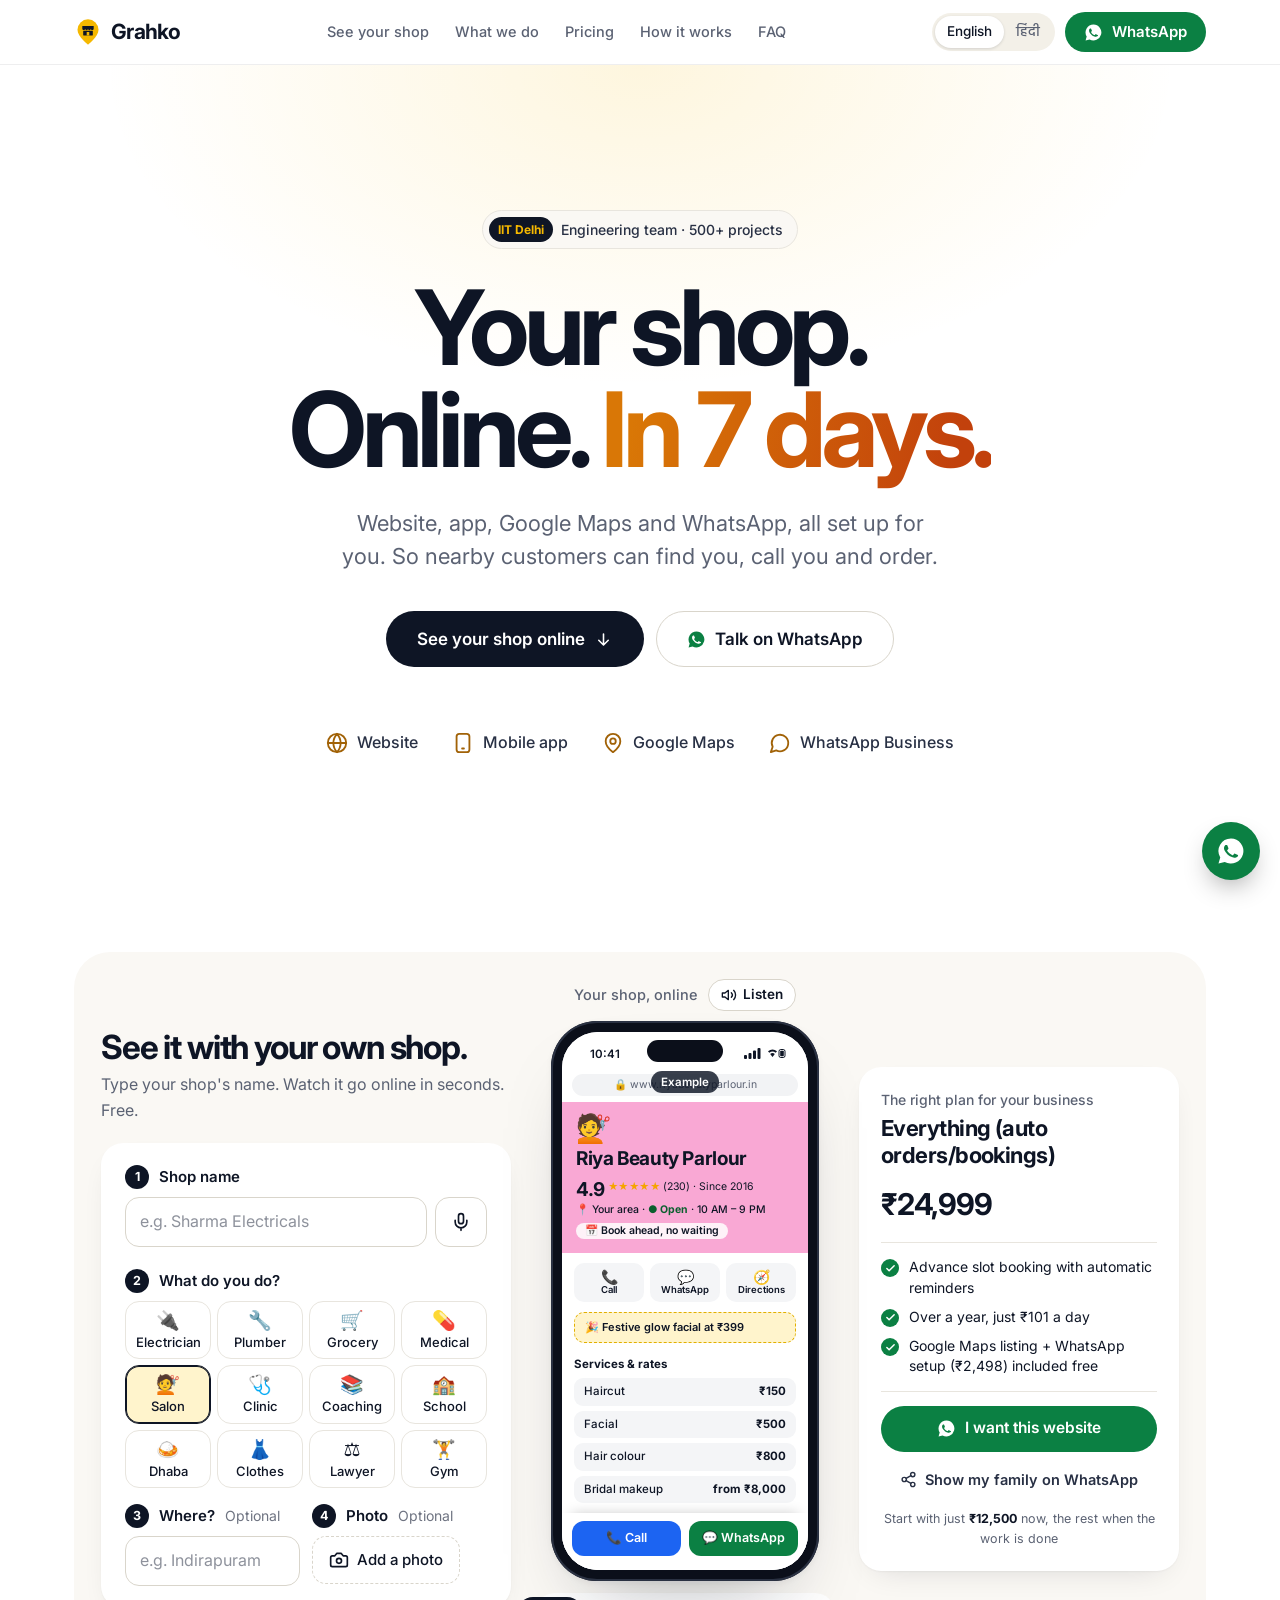
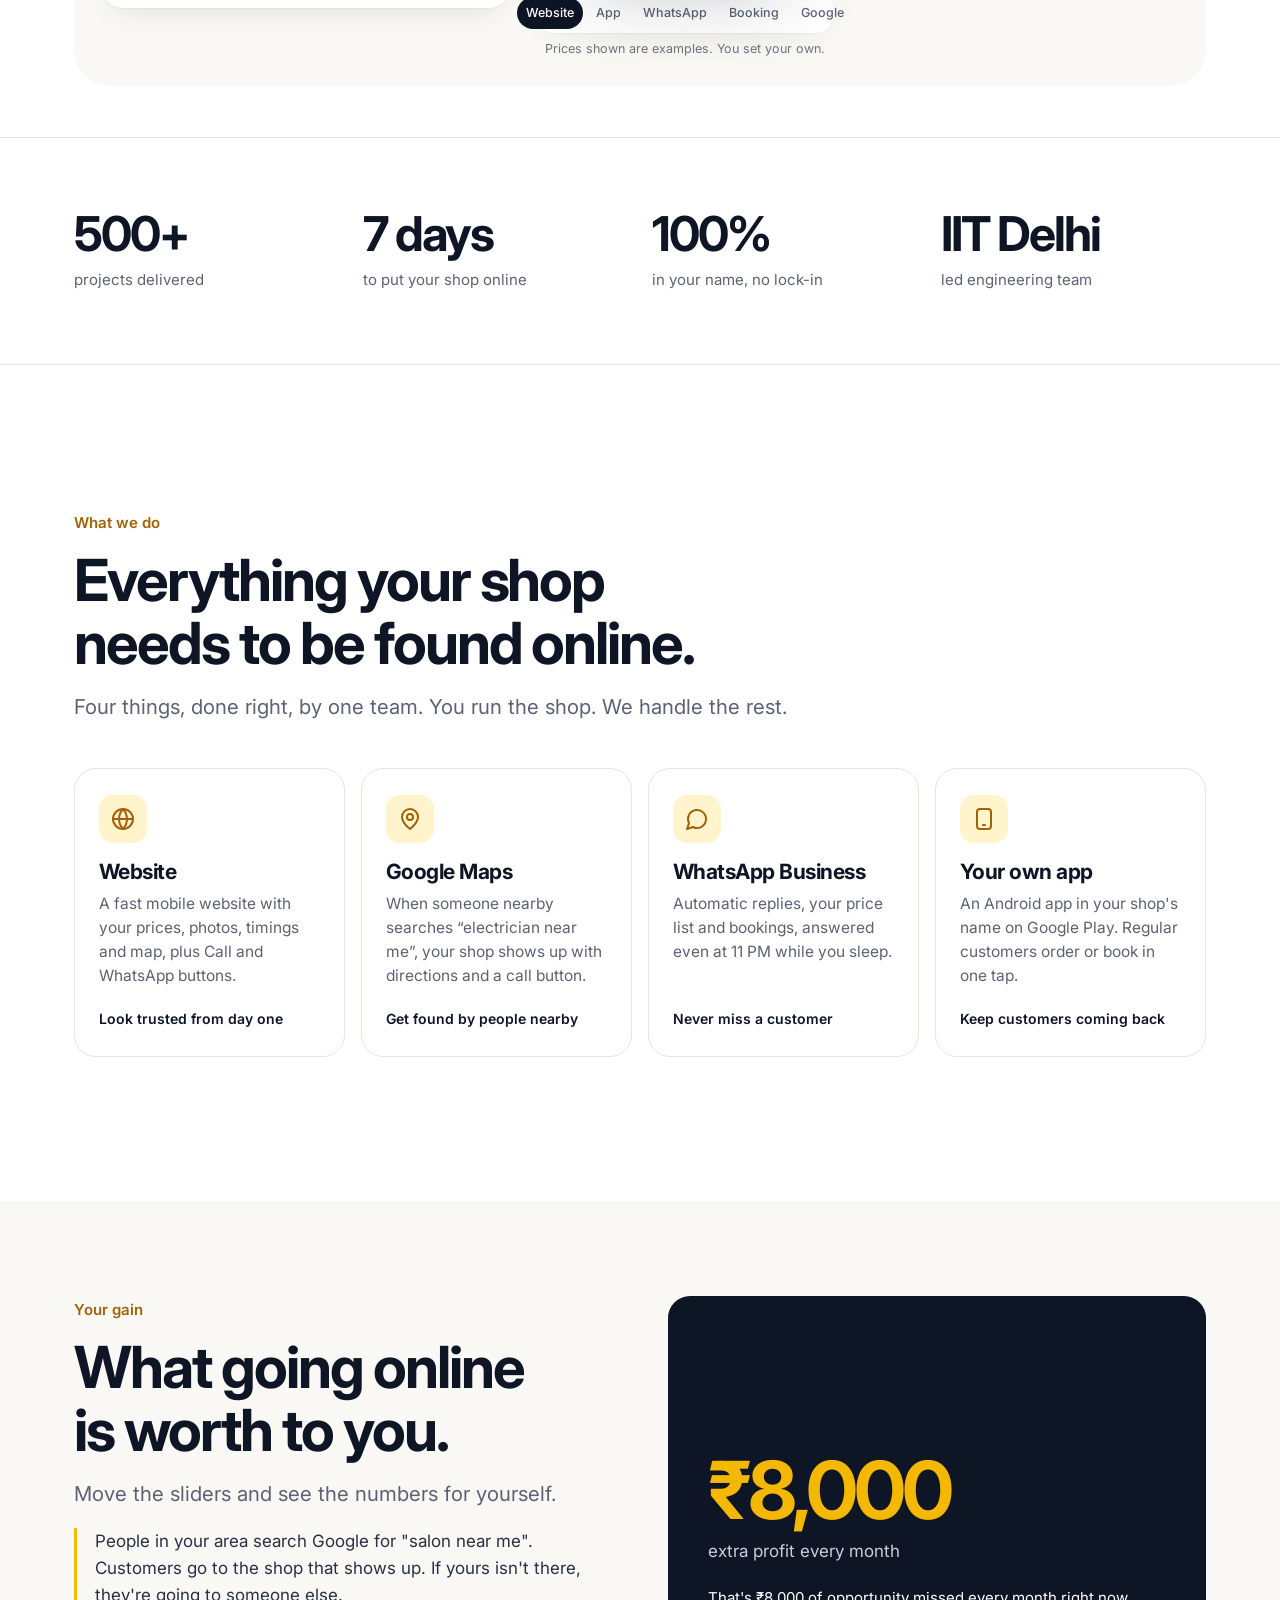
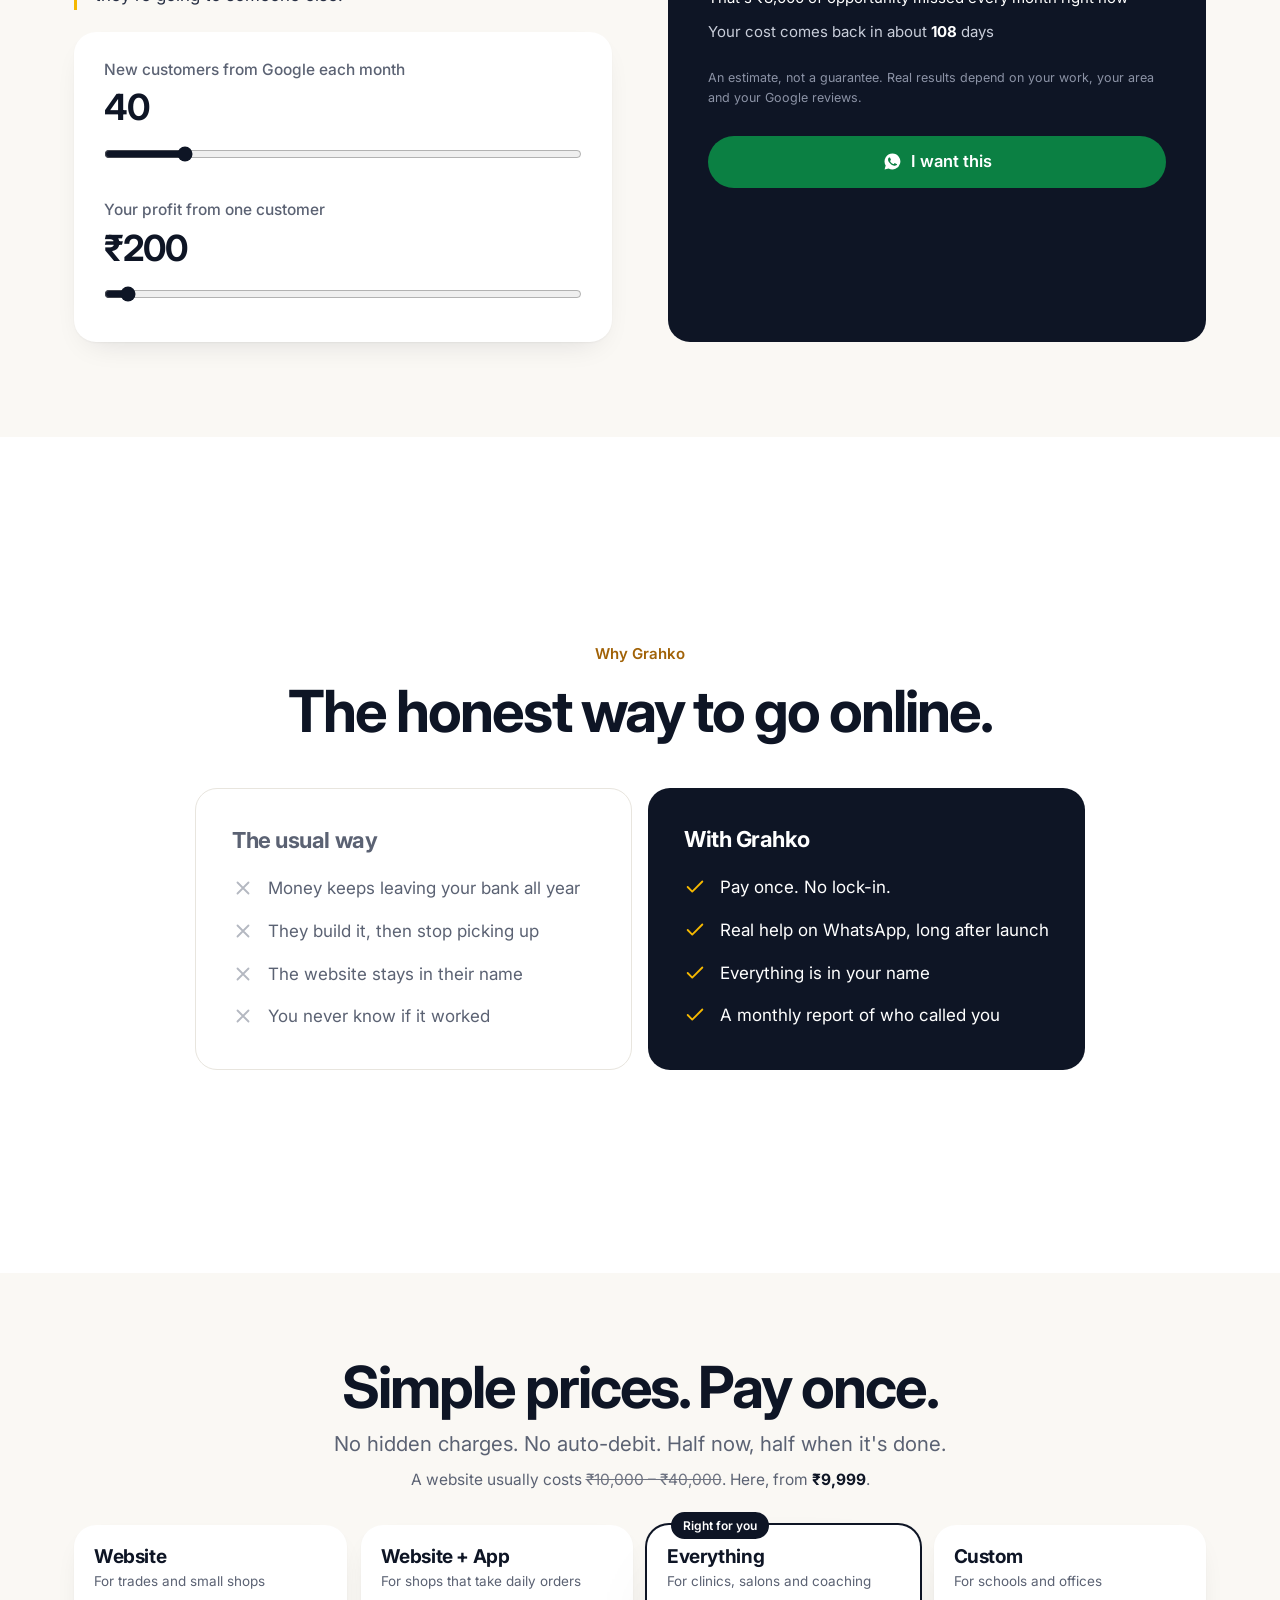
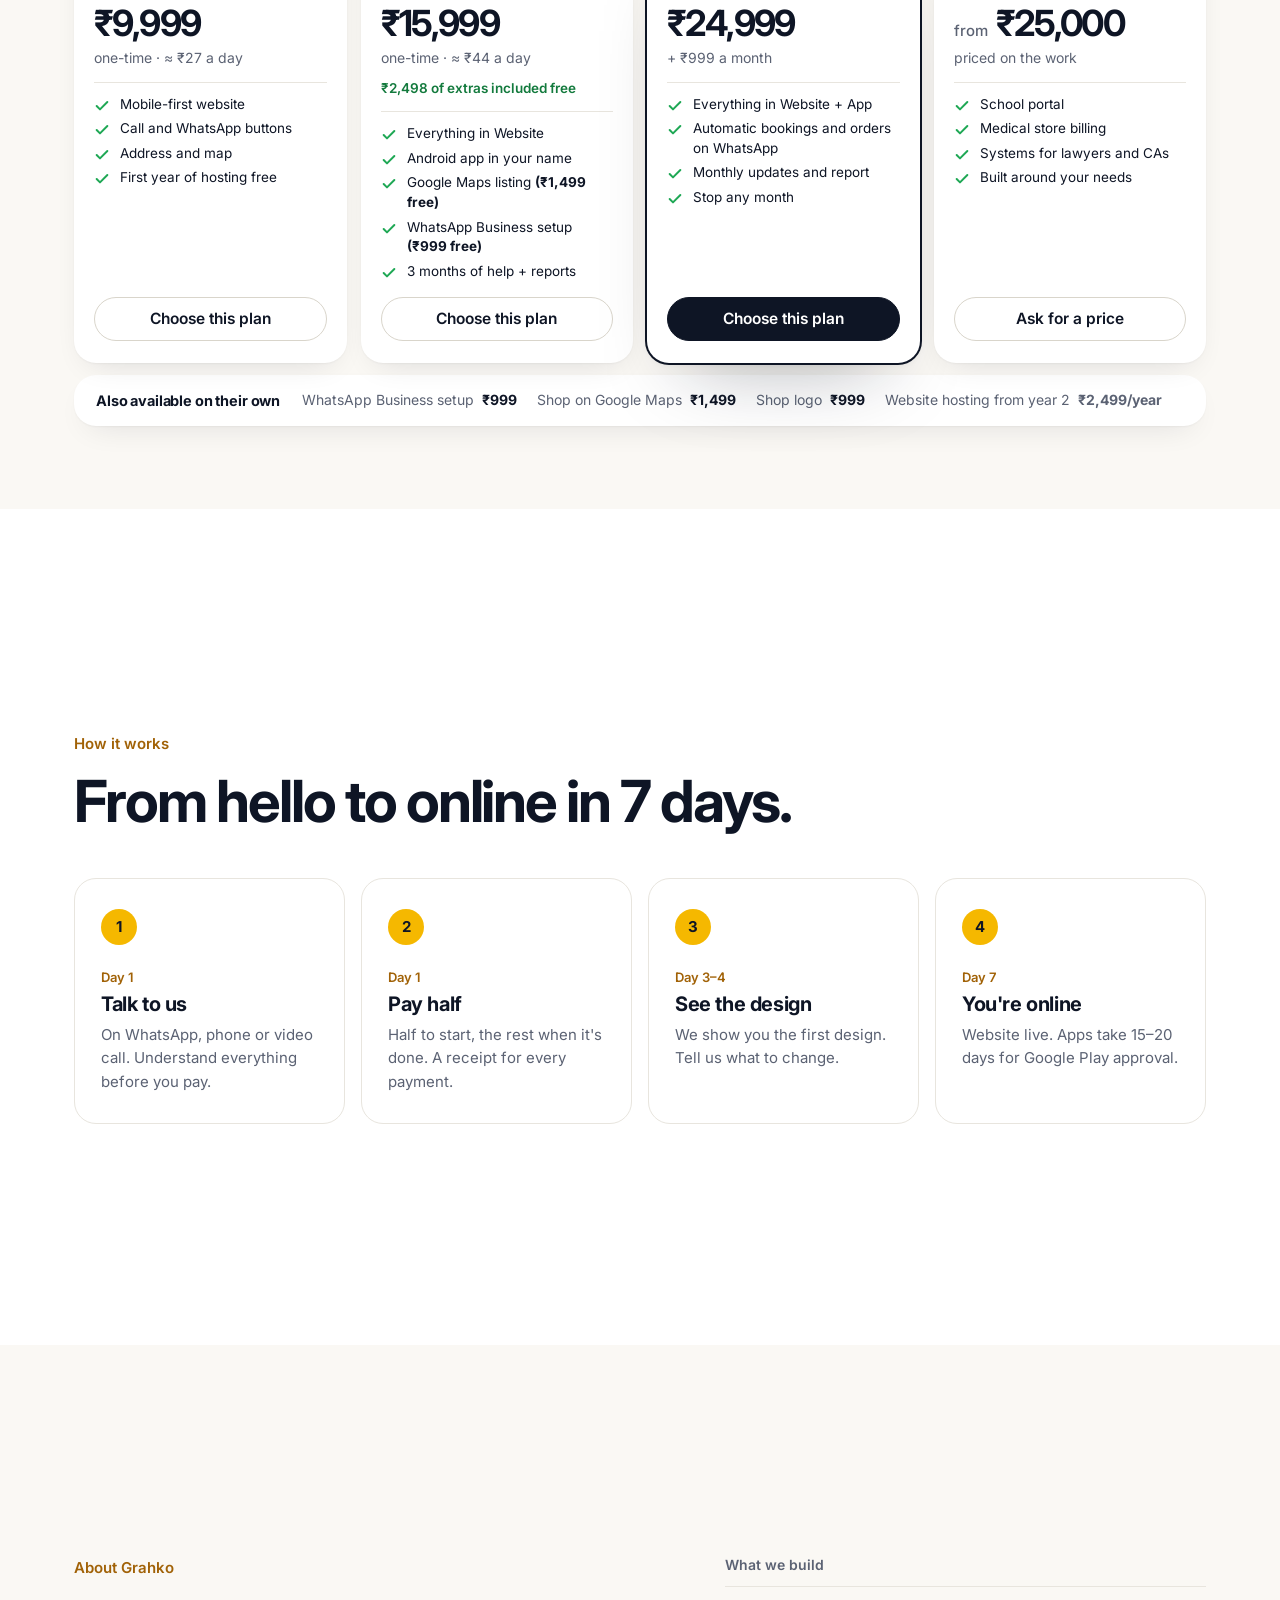
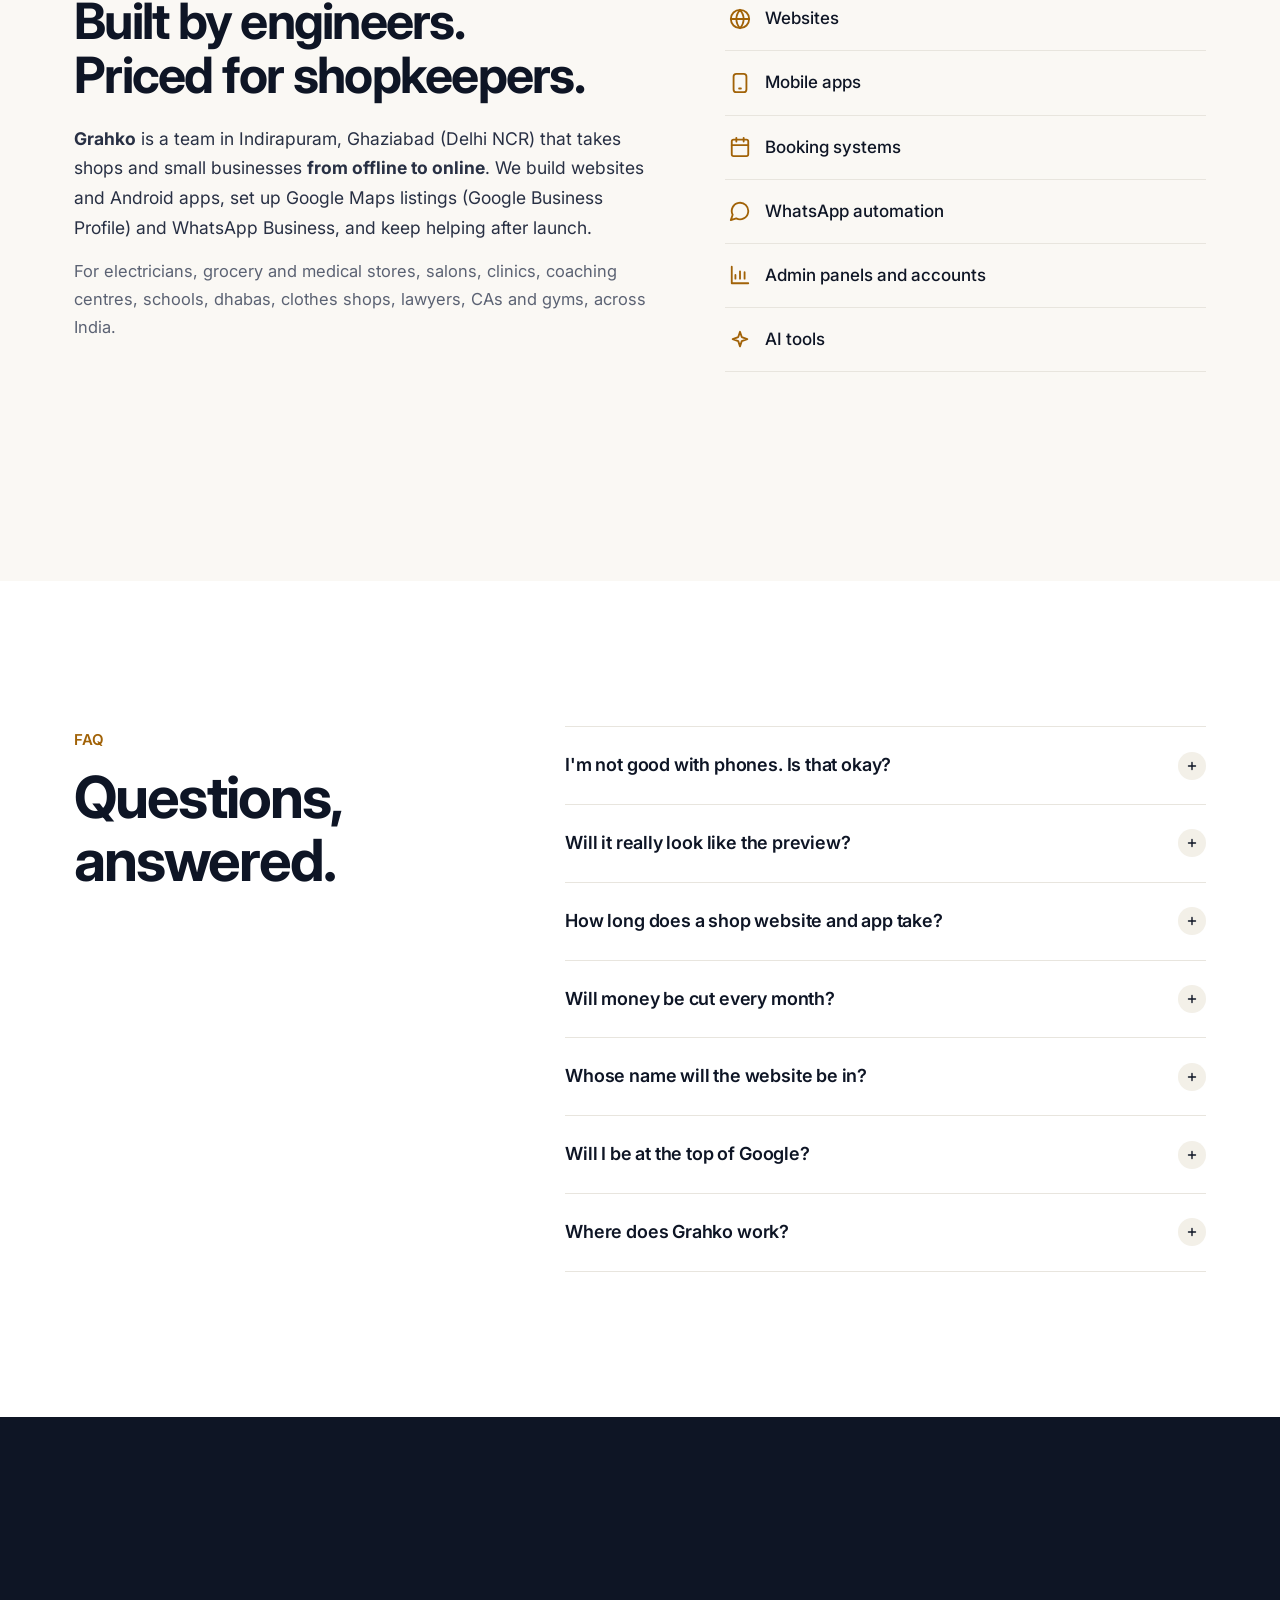
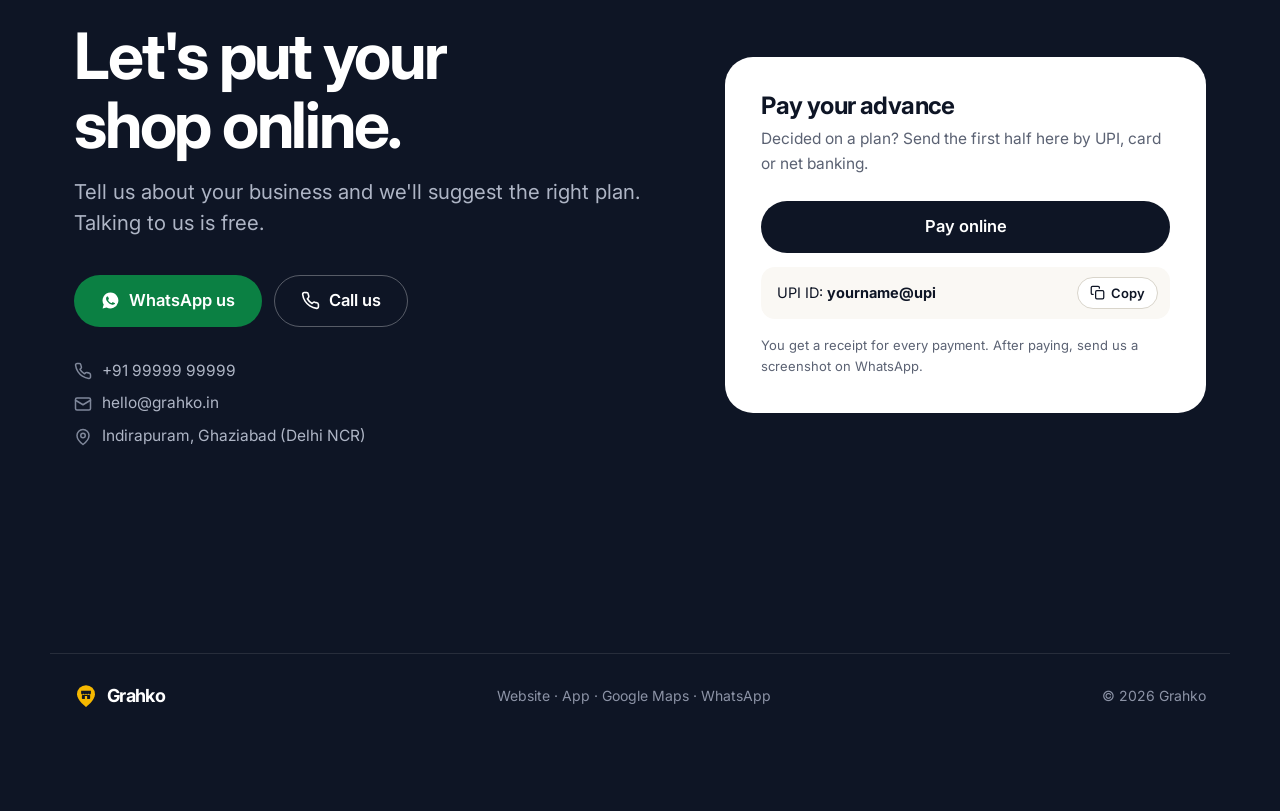
==== commit 8a2d4c3b: "Offer pill in the nav; every section fits one screen - The festival strip is now a small "Diwali off" ====
--- a/index.html
+++ b/index.html
@@ -217,9 +217,9 @@
   .i-fill{fill:currentColor;stroke:none}
 
   .wrap{max-width:1180px;margin:0 auto;padding:0 24px}
-  section{padding:128px 0;scroll-margin-top:64px}
+  section{padding:clamp(72px,11vh,120px) 0;scroll-margin-top:64px}
   .sand{background:var(--sand)}
-  .head{max-width:760px;margin-bottom:56px}
+  .head{max-width:760px;margin-bottom:clamp(32px,5vh,52px)}
   .head.center{margin-left:auto;margin-right:auto;text-align:center}
   .eyebrow{display:inline-block;font-size:15px;font-weight:600;color:var(--gold-ink);margin-bottom:14px;letter-spacing:0}
   h2{font-size:clamp(34px,4.8vw,58px)}
@@ -246,12 +246,29 @@
   .logo svg{width:28px;height:28px;flex:none}
 
   /* Festival bar */
-  .fest{display:none;background:var(--ink);color:#D5D9E2;text-align:center;padding:9px 16px;font-size:14px;line-height:1.45}
-  .fest.on{display:block}
-  .fest b{color:var(--gold);font-weight:600}
-  .fest a{color:#fff;font-weight:600;text-decoration:none;white-space:nowrap}
-  .fest a:hover{text-decoration:underline}
-  @media(max-width:700px){.fest-mid{display:none}}
+  /* Festival offer: a live pill in the nav; tap for details */
+  .offer-wrap{display:none;position:relative}
+  .offer-wrap.on{display:block}
+  .offer-pill{position:relative;overflow:hidden;display:inline-flex;align-items:center;gap:7px;height:38px;padding:0 14px 0 12px;border-radius:999px;border:1px solid #F1CF6E;background:linear-gradient(180deg,#FFF9E0,#FFEDB0);color:#7A4300;font-size:14px;font-weight:600;cursor:pointer;white-space:nowrap}
+  .offer-pill::after{content:"";position:absolute;inset:0;background:linear-gradient(110deg,transparent 30%,rgba(255,255,255,.85) 50%,transparent 70%);transform:translateX(-130%);animation:shine 3.4s ease-in-out infinite;pointer-events:none}
+  .offer-pill .i{width:17px;height:17px;transform-origin:50% 60%;animation:wiggle 3.4s ease-in-out infinite}
+  .live{position:relative;flex:none;width:8px;height:8px;border-radius:50%;background:#E5484D}
+  .live::after{content:"";position:absolute;inset:0;border-radius:50%;background:#E5484D;animation:ping 1.5s cubic-bezier(0,0,.2,1) infinite}
+  @keyframes ping{75%,100%{transform:scale(2.8);opacity:0}}
+  @keyframes shine{0%,50%{transform:translateX(-130%)}80%,100%{transform:translateX(130%)}}
+  @keyframes wiggle{0%,78%,100%{transform:rotate(0)}82%{transform:rotate(-14deg)}86%{transform:rotate(12deg)}90%{transform:rotate(-8deg)}94%{transform:rotate(4deg)}}
+  .offer-pop{position:absolute;top:calc(100% + 12px);right:0;width:310px;background:#fff;border:1px solid var(--line);border-radius:22px;padding:22px;box-shadow:var(--shadow-lg);z-index:60;text-align:left}
+  .offer-pop .op-eyebrow{display:block;font-size:13px;font-weight:600;color:var(--gold-ink)}
+  .offer-pop .op-big{display:block;font-size:28px;font-weight:700;letter-spacing:-.035em;line-height:1.15;margin:4px 0 8px}
+  .offer-pop p{font-size:14.5px;color:var(--muted);line-height:1.5}
+  .op-count{display:inline-flex;align-items:center;gap:7px;margin:14px 0 16px;background:#FDECEC;color:#B42318;border-radius:999px;padding:4px 12px;font-size:13px;font-weight:600}
+  .offer-pop .btn{width:100%}
+  @media(max-width:600px){
+    .offer-pill{padding:0 11px;gap:6px}
+    .op-txt{display:none}
+    .offer-pop{position:fixed;top:72px;left:16px;right:16px;width:auto}
+  }
+  @media (prefers-reduced-motion:reduce){.offer-pill::after,.offer-pill .i,.live::after{animation:none}}
 
   /* Nav */
   nav{position:sticky;top:0;z-index:50;background:rgba(255,255,255,.82);backdrop-filter:saturate(180%) blur(18px);-webkit-backdrop-filter:saturate(180%) blur(18px);border-bottom:1px solid rgba(14,21,37,.07)}
@@ -265,8 +282,9 @@
   .lang button[aria-pressed="true"]{background:#fff;color:var(--ink);box-shadow:0 1px 3px rgba(14,21,37,.14)}
   .menu-btn{display:grid;place-items:center;width:40px;height:40px;border-radius:50%;border:0;background:transparent;cursor:pointer}
   .menu-btn:hover{background:var(--sand-2)}
-  @media(min-width:1040px){.nav-links{display:flex}.menu-btn{display:none}}
+  @media(min-width:1200px){.nav-links{display:flex}.menu-btn{display:none}}
   @media(max-width:560px){.nav-wa{display:none}}
+  @media(max-width:400px){.lang button{padding:5px 9px}.nav-right{gap:6px}}
 
   .menu{position:fixed;inset:0;z-index:80;background:rgba(14,21,37,.35);opacity:0;transition:opacity .25s}
   .menu.open{opacity:1}
@@ -283,7 +301,7 @@
   body.menu-open{overflow:hidden}
 
   /* ================= Hero ================= */
-  .hero{padding:104px 0 56px;text-align:center;scroll-margin-top:64px;background:radial-gradient(60% 55% at 50% 0%,rgba(245,184,0,.13),rgba(245,184,0,0) 70%)}
+  .hero{min-height:calc(100svh - 64px);display:flex;flex-direction:column;justify-content:center;padding:48px 0;text-align:center;scroll-margin-top:64px;background:radial-gradient(60% 55% at 50% 0%,rgba(245,184,0,.13),rgba(245,184,0,0) 70%)}
   .hero .eyebrow{display:inline-flex;align-items:center;gap:8px;background:var(--sand);border:1px solid var(--line);color:var(--ink-2);font-size:14px;font-weight:500;border-radius:999px;padding:6px 14px 6px 6px;margin-bottom:28px}
   .hero .eyebrow b{background:var(--ink);color:var(--gold);font-size:12px;font-weight:700;border-radius:999px;padding:3px 9px}
   .hero h1{font-size:clamp(46px,8.4vw,104px);letter-spacing:-.05em;line-height:.98;font-weight:700}
@@ -292,16 +310,16 @@
   .hero .lede{max-width:44ch;margin:26px auto 0;font-size:clamp(18px,1.9vw,22px);color:var(--muted)}
   .hero-cta{display:flex;justify-content:center;gap:12px;flex-wrap:wrap;margin-top:38px}
   .hero-cta .btn{min-height:56px;padding:0 30px;font-size:17px}
-  .does{display:flex;justify-content:center;flex-wrap:wrap;gap:10px 34px;margin-top:64px;color:var(--ink-2);font-size:16px;font-weight:500}
+  .does{display:flex;justify-content:center;flex-wrap:wrap;gap:10px 34px;margin-top:clamp(36px,7vh,64px);color:var(--ink-2);font-size:16px;font-weight:500}
   .does span{display:inline-flex;align-items:center;gap:9px}
   .does .i{width:22px;height:22px;color:var(--gold-ink)}
 
   /* ================= Studio: live preview builder ================= */
-  .studio{padding:40px 0 128px}
-  .studio-head{text-align:center;margin-bottom:40px}
-  .studio-head h2{font-size:clamp(28px,3.4vw,40px)}
-  .studio-head p{color:var(--muted);margin-top:10px;font-size:18px}
-  .stage{background:var(--sand);border-radius:36px;padding:36px}
+  .studio{padding:clamp(16px,3vh,32px) 0 clamp(72px,11vh,120px)}
+  .studio-head{margin-bottom:20px}
+  .studio-head h2{font-size:clamp(26px,2.6vw,34px)}
+  .studio-head p{color:var(--muted);margin-top:6px;font-size:16px}
+  .stage{background:var(--sand);border-radius:36px;padding:clamp(20px,3vh,32px)}
   .stage-grid{display:grid;grid-template-columns:minmax(0,1fr) 380px;grid-template-areas:"build prev" "buy prev";gap:24px 48px;align-items:start}
   .stage-grid > *{min-width:0}
   .builder-col{grid-area:build}
@@ -330,6 +348,7 @@
   .type{border:1px solid var(--line);background:#fff;border-radius:var(--r-sm);padding:12px 4px 10px;cursor:pointer;display:flex;flex-direction:column;align-items:center;gap:4px;font-size:13.5px;font-weight:500;line-height:1.2;text-align:center;transition:border-color .2s,background .2s}
   .type:hover{border-color:var(--line-2);background:var(--sand)}
   .type .em{font-size:22px;line-height:1.1}
+  .type .short{display:none}
   .type[aria-pressed="true"]{border-color:var(--ink);background:var(--gold-soft);box-shadow:inset 0 0 0 1px var(--ink)}
   .photo-row{display:flex;gap:12px;align-items:center}
   .photo-btn{display:inline-flex;align-items:center;gap:8px;border:1px dashed var(--line-2);border-radius:var(--r-sm);padding:11px 16px;font-size:15px;font-weight:500;background:#fff;cursor:pointer}
@@ -506,7 +525,7 @@
   @media (prefers-reduced-motion:reduce){.scr.active,.scr[data-scr="wa"].active [style*="--d"]{animation:none}}
 
   /* Plan summary under the phone (desktop) */
-  .plan-strip{margin-top:18px;background:#fff;border-radius:var(--r);padding:16px 18px;box-shadow:var(--shadow)}
+  .plan-strip{display:none !important;margin-top:18px;background:#fff;border-radius:var(--r);padding:16px 18px;box-shadow:var(--shadow)}
   .ps-top{display:flex;justify-content:space-between;gap:8px;font-size:13px;color:var(--muted);flex-wrap:wrap}
   .ps-off{color:var(--gold-ink);font-weight:600}
   .ps-off:empty{display:none}
@@ -536,6 +555,9 @@
   .g-add small{display:block;color:var(--muted);font-size:13px;margin-top:2px}
   .buy-btns{display:grid;gap:10px}
   .buy-btns .btn{width:100%}
+  .share-link{display:inline-flex;align-items:center;justify-content:center;gap:8px;padding:6px;font-size:14.5px;font-weight:600;color:var(--ink-2);text-decoration:none}
+  .share-link .i{width:17px;height:17px}
+  .share-link:hover{color:var(--ink);text-decoration:underline}
   .buy-foot{margin-top:16px;display:grid;gap:4px;text-align:center;font-size:13.5px;color:var(--muted)}
   .buy-foot b{color:var(--ink)}
 
@@ -546,8 +568,64 @@
     .see-btn{display:flex}
     .buy-col{max-width:520px;width:100%;margin:0 auto}
   }
-  @media(min-width:961px) and (max-height:820px){.phone{height:500px}}
-  @media(min-width:961px) and (max-height:700px){.preview{position:static}}
+  /* Wide screens: form, phone and plan side by side, sized to fit one screen */
+  @media(min-width:1100px){
+    .studio{min-height:calc(100svh - 64px);display:flex;align-items:center;padding:12px 0}
+    .studio > .wrap{width:100%}
+    .stage-grid{grid-template-columns:minmax(0,1fr) 300px 320px;grid-template-areas:"build prev buy";gap:24px;align-items:center}
+    .preview{position:static}
+    .phone{height:clamp(400px,calc(100svh - 250px),560px)}
+    .type .full{display:none}
+    .type .short{display:inline}
+    .tab{padding:6px 9px;font-size:12.5px}
+    .tabs{flex-wrap:nowrap}
+    .buy .breakdown{display:none}
+    .buy-foot span + span{display:none}
+    .builder{padding:22px 24px}
+    .field + .field{margin-top:16px}
+    .field > label,.field > .label{margin-bottom:8px;font-size:15px}
+    .inp{padding:11px 14px;font-size:16px}
+    .types{gap:6px}
+    .type{padding:9px 3px 8px;font-size:13px;gap:3px}
+    .type .em{font-size:19px}
+    .mic-hint{margin-top:2px}
+    .buy{padding:22px}
+    .buy .rec-plan strong{font-size:30px}
+    .buy-list{margin:14px 0;padding:14px 0;gap:9px}
+    .buy-list > *{font-size:14px}
+    .g-add{margin-top:12px;padding:10px 12px;font-size:14px}
+    .buy-btns .btn{min-height:46px;font-size:15.5px}
+    .buy-foot{margin-top:12px;font-size:12.5px}
+    .pv-top{margin-bottom:10px}
+    .tabs{margin-top:12px}
+    .pv-note{margin-top:6px}
+  }
+  @media(min-width:1100px) and (max-height:780px){
+    .studio-head p{display:none}
+    .studio-head{margin-bottom:14px}
+    .builder{padding:18px 20px}
+    .buy{padding:18px 20px}
+    .buy .rec-plan strong{font-size:28px}
+    .buy .offer{font-size:13px}
+    .g-add{margin-top:10px;padding:9px 12px;font-size:13.5px}
+    .g-add small{display:none}
+    .buy-list{margin:12px 0;padding:12px 0;gap:7px}
+    .buy-list > *{font-size:13.5px}
+    .buy-foot{margin-top:8px}
+  }
+  /* Short laptop screens: the hero tightens so it still fits */
+  @media(min-width:700px) and (max-height:780px){
+    .hero{padding:24px 0}
+    .hero .eyebrow{margin-bottom:18px}
+    .hero h1{font-size:clamp(42px,min(8.4vw,14vh),104px)}
+    .hero .lede{margin-top:18px}
+    .hero-cta{margin-top:26px}
+    .does{margin-top:30px}
+  }
+  /* Area and photo share a row when there is room */
+  .row2{display:grid;grid-template-columns:1fr 1fr;gap:12px}
+  .row2 .field + .field{margin-top:0}
+  @media(max-width:480px){.row2{grid-template-columns:1fr}.row2 .field + .field{margin-top:26px}}
 
   /* ================= Proof band ================= */
   .proof{padding:72px 0;border-top:1px solid var(--line);border-bottom:1px solid var(--line)}
@@ -619,7 +697,8 @@
   .price s{display:block;font-size:15px;color:var(--faint);font-weight:500;letter-spacing:0;margin-bottom:6px}
   .offer-tag{display:block;margin-top:10px;color:var(--gold-ink);font-size:12.5px;font-weight:600;letter-spacing:0}
   .once{font-size:14px;color:var(--muted);margin-top:8px}
-  .plan .perday{font-size:13.5px;color:var(--muted);margin-top:2px}
+  .plan .perday{font-size:inherit;color:var(--muted)}
+  .plan .perday:not(:empty)::before{content:" · "}
   .plan .free-note{font-size:13.5px;font-weight:600;color:#137a3d;margin-top:10px}
   .plan .rec-extra{display:none;font-size:13.5px;background:var(--sand);border-radius:12px;padding:8px 12px;margin-top:12px}
   .plan.is-rec .rec-extra{display:block}
@@ -761,6 +840,58 @@
     details p{padding-right:0;font-size:15.5px}
   }
   @media(max-width:400px){.phone{width:256px;height:530px}.logo{font-size:19px}}
+  /* Desktop: every section is one screen, content centred, nothing cut off */
+  @media(min-width:1100px){
+    #services,#calc,#why,#pricing,#how,#work,#faq,#contact{min-height:calc(100svh - 64px);display:flex;flex-direction:column;justify-content:center;padding:clamp(36px,6vh,72px) 0}
+    #calc .wrap{display:grid;grid-template-columns:minmax(0,1fr) minmax(0,1fr);grid-template-areas:"head out" "fomo out" "in out";column-gap:56px;align-items:start}
+    #calc .head{grid-area:head;margin-bottom:18px}
+    #calc .fomo{grid-area:fomo;margin:0 0 22px}
+    #calc .calc{display:contents}
+    #calc .calc-in{grid-area:in;padding:26px 30px}
+    #calc .slider + .slider{margin-top:22px}
+    #calc .calc-out{grid-area:out;align-self:stretch;justify-content:center;padding:40px}
+    #calc .calc-out .btn{margin-top:4px}
+    #pricing .head{margin-bottom:20px}
+    #pricing .eyebrow{display:none}
+    h2{font-size:clamp(34px,min(4.8vw,7.2vh),58px)}
+    .price{display:flex;flex-wrap:wrap;align-items:baseline;gap:0 8px}
+    .price s{order:2;display:inline;margin:0;font-size:15px}
+    .price .offer-tag{order:3;flex-basis:100%;margin-top:6px}
+    #pricing .lede{margin-top:10px}
+    .anchor{margin-top:8px}
+    .plans{padding-top:12px}
+    .plan{padding:24px 20px}
+    .plan .for{min-height:0;font-size:13.5px}
+    .price{font-size:36px;margin-top:14px}
+    .plan .once{margin-top:6px}
+    .plan .free-note,.plan .rec-extra{margin-top:8px}
+    .plan ul{margin:12px 0 16px;padding-top:12px;gap:5px;font-size:13.5px}
+    .plan{padding:22px 20px}
+    .plan .btn{min-height:44px}
+    .extras{display:flex;align-items:center;flex-wrap:wrap;gap:6px 22px;padding:14px 22px;margin-top:12px}
+    .extras h3{margin:0;font-size:14.5px;letter-spacing:-.01em}
+    .extra-list{display:flex;flex-wrap:wrap;gap:6px 20px}
+    .extra-list div{border:0;padding:0;font-size:14px;gap:8px}
+    #pricing{padding:24px 0}
+    .services .svc{padding:26px 24px}
+    .svc-ic{margin-bottom:18px}
+  }
+  /* Short laptop screens (e.g. 1366 x 768): trim secondary lines so each section still fits */
+  @media(min-width:1100px) and (max-height:720px){
+    #services,#calc,#why,#how,#work,#faq,#contact{padding:24px 0}
+    #pricing{padding:18px 0}
+    #calc .lede,#pricing .lede,.plan .for{display:none}
+    #calc .head,#pricing .head{margin-bottom:12px}
+    .fomo{font-size:15.5px}
+    #calc .calc-in{padding:20px 26px}
+    #calc .slider + .slider{margin-top:14px}
+    .slider output{font-size:30px}
+    #calc .calc-out{padding:30px}
+    .price{font-size:32px;margin-top:10px}
+    .plan ul{gap:3px;font-size:13px;margin:10px 0 12px;padding-top:10px}
+    .plan .btn{min-height:40px}
+    summary{padding:16px 0}
+  }
 </style>
 </head>
 <body>
@@ -794,13 +925,10 @@
   <symbol id="i-calendar" viewBox="0 0 24 24"><rect x="3" y="4" width="18" height="18" rx="2"/><path d="M16 2v4M8 2v4M3 10h18"/></symbol>
   <symbol id="i-chart" viewBox="0 0 24 24"><path d="M3 3v18h18M7 16v-4M12 16V8M17 16v-7"/></symbol>
   <symbol id="i-spark" viewBox="0 0 24 24"><path d="M12 3l1.9 5.8L20 11l-6.1 2.2L12 19l-1.9-5.8L4 11l6.1-2.2z"/></symbol>
+  <symbol id="i-gift" viewBox="0 0 24 24"><rect x="3" y="8" width="18" height="4" rx="1"/><path d="M12 8v13M19 12v7a2 2 0 0 1-2 2H7a2 2 0 0 1-2-2v-7M7.5 8a2.5 2.5 0 0 1 0-5C11 3 12 8 12 8s1-5 4.5-5a2.5 2.5 0 0 1 0 5"/></symbol>
   <symbol id="i-cart" viewBox="0 0 24 24"><circle cx="8" cy="21" r="1"/><circle cx="19" cy="21" r="1"/><path d="M2 2h3l2.7 12.4a2 2 0 0 0 2 1.6h9.7a2 2 0 0 0 2-1.6L23 6H6"/></symbol>
 </svg>
 
-<div class="fest" id="fest">
-  <span class="hi"><span class="js-fest-name"></span> से पहले दुकान ऑनलाइन।<span class="fest-mid"> त्योहार में लोग Google पर ही दुकानें ढूंढते हैं।</span> <b class="js-fest-count"></b> · <a href="#studio">अभी देखिए →</a></span>
-  <span class="en">Get online before <span class="js-fest-name"></span>.<span class="fest-mid"> Festival shoppers search Google first.</span> <b class="js-fest-count"></b> · <a href="#studio">Try it free →</a></span>
-</div>
 
 <!-- ============ NAV ============ -->
 <nav id="nav">
@@ -814,6 +942,16 @@
       <a href="#faq" data-sec="faq"><span class="hi">सवाल</span><span class="en">FAQ</span></a>
     </div>
     <div class="nav-right">
+      <div class="offer-wrap" id="fest">
+        <button type="button" class="offer-pill" id="offerBtn" aria-expanded="false" aria-controls="offerPop"><span class="live" aria-hidden="true"></span><svg class="i" aria-hidden="true"><use href="#i-gift"/></svg><span class="op-txt"><span class="en"><span class="js-fest-name"></span> offer</span><span class="hi"><span class="js-fest-name"></span> ऑफर</span></span></button>
+        <div class="offer-pop" id="offerPop" hidden>
+          <span class="op-eyebrow"><span class="en"><span class="js-fest-name"></span> offer</span><span class="hi"><span class="js-fest-name"></span> ऑफर</span></span>
+          <b class="op-big"><span class="en">Save up to <span class="js-fest-save"></span></span><span class="hi"><span class="js-fest-save"></span> तक की बचत</span></b>
+          <p><span class="en">On every plan. Festival shoppers search Google first, so get online before the rush.</span><span class="hi">हर प्लान पर। त्योहार में लोग पहले Google पर ही ढूंढते हैं, इसलिए भीड़ से पहले ऑनलाइन आइए।</span></p>
+          <span class="op-count"><span class="live" aria-hidden="true"></span><span class="en"><span class="js-fest-count"></span></span><span class="hi"><span class="js-fest-count"></span></span></span>
+          <a class="btn btn-dark btn-sm" href="#pricing"><span class="en">See offer prices</span><span class="hi">ऑफर वाले दाम देखें</span><svg class="i" aria-hidden="true"><use href="#i-arrow"/></svg></a>
+        </div>
+      </div>
       <div class="lang" role="group" aria-label="Language">
         <button type="button" data-set-lang="en" aria-pressed="true">English</button>
         <button type="button" data-set-lang="hi" aria-pressed="false">हिंदी</button>
@@ -877,13 +1015,13 @@
 <!-- ============ STUDIO: SEE YOUR SHOP LIVE ============ -->
 <section class="studio" id="studio">
   <div class="wrap">
+    <div class="stage">
+    <div class="stage-grid">
+    <div class="builder-col">
     <div class="studio-head">
       <h2><span class="en">See it with your own shop.</span><span class="hi">अपनी दुकान के साथ देखिए।</span></h2>
       <p><span class="en">Type your shop's name. Watch it go online in seconds. Free.</span><span class="hi">दुकान का नाम लिखिए। सेकंडों में देखिए वो ऑनलाइन कैसी दिखेगी। बिल्कुल फ्री।</span></p>
     </div>
-    <div class="stage">
-    <div class="stage-grid">
-    <div class="builder-col">
       <div class="builder">
         <div class="field">
           <label for="shopName"><span class="num">1</span><span class="hi">दुकान का नाम</span><span class="en">Shop name</span></label>
@@ -900,12 +1038,13 @@
           <div class="types" id="types" role="group" aria-label="Business type"></div>
         </div>
 
+        <div class="field row2">
         <div class="field">
-          <label for="shopArea"><span class="num">3</span><span class="hi">दुकान कहाँ है?</span><span class="en">Where is it?</span> <span class="opt"><span class="hi">ज़रूरी नहीं</span><span class="en">Optional</span></span></label>
+          <label for="shopArea"><span class="num">3</span><span class="hi">कहाँ है?</span><span class="en">Where?</span> <span class="opt"><span class="hi">ज़रूरी नहीं</span><span class="en">Optional</span></span></label>
           <input id="shopArea" class="inp" type="text" maxlength="28" autocomplete="off" placeholder="e.g. Indirapuram">
         </div>
         <div class="field">
-          <div class="label"><span class="num">4</span><span class="hi">दुकान की फोटो</span><span class="en">Shop photo</span> <span class="opt"><span class="hi">ज़रूरी नहीं</span><span class="en">Optional</span></span></div>
+          <div class="label"><span class="num">4</span><span class="hi">फोटो</span><span class="en">Photo</span> <span class="opt"><span class="hi">ज़रूरी नहीं</span><span class="en">Optional</span></span></div>
           <div class="photo-row">
             <label class="photo-btn" for="shopPhoto"><svg class="i" aria-hidden="true"><use href="#i-camera"/></svg><span class="hi">फोटो लगाइए</span><span class="en">Add a photo</span></label>
             <input id="shopPhoto" class="visually-hidden" type="file" accept="image/*">
@@ -913,6 +1052,7 @@
             <button type="button" class="photo-clear" id="photoClear"><span class="hi">हटाएँ</span><span class="en">Remove</span></button>
           </div>
           <div class="photo-note" id="photoNote"><span class="hi">यह फोटो सिर्फ आपके फोन में दिख रही है, कहीं सेव या अपलोड नहीं होती।</span><span class="en">This photo stays on your phone. It is never saved or uploaded.</span></div>
+        </div>
         </div>
         <a class="btn btn-dark see-btn" href="#preview"><span class="hi">अपनी दुकान देखिए</span><span class="en">See your shop</span><svg class="i" aria-hidden="true"><use href="#i-down"/></svg></a>
       </div>
@@ -969,7 +1109,7 @@
         </div>
         <div class="buy-btns">
           <a class="btn btn-wa" id="buyBtn" href="#" target="_blank" rel="noopener"><svg class="i i-fill" aria-hidden="true"><use href="#i-wa"/></svg><span class="hi">यह वेबसाइट मुझे चाहिए</span><span class="en">I want this website</span></a>
-          <a class="btn btn-line" id="shareBtn" href="#" target="_blank" rel="noopener"><svg class="i" aria-hidden="true"><use href="#i-share"/></svg><span class="hi">परिवार को दिखाएँ</span><span class="en">Show my family</span></a>
+          <a class="share-link" id="shareBtn" href="#" target="_blank" rel="noopener"><svg class="i" aria-hidden="true"><use href="#i-share"/></svg><span class="hi">परिवार को WhatsApp पर दिखाएँ</span><span class="en">Show my family on WhatsApp</span></a>
         </div>
         <div class="buy-foot">
           <span class="js-start"></span>
@@ -1117,10 +1257,9 @@
       <div class="plan" data-plan="web">
         <span class="rec-tag"><span class="hi">आपके लिए सही</span><span class="en">Right for you</span></span>
         <h3><span class="hi">वेबसाइट</span><span class="en">Website</span></h3>
-        <p class="for"><span class="hi">कारीगर, सर्विस और छोटी दुकानों के लिए</span><span class="en">For trades, services and small shops</span></p>
+        <p class="for"><span class="hi">कारीगर और छोटी दुकानों के लिए</span><span class="en">For trades and small shops</span></p>
         <div class="price" data-p="web">₹4,999</div>
-        <div class="once"><span class="hi">एक बार</span><span class="en">one-time</span></div>
-        <div class="perday" data-pd="web"></div>
+        <div class="once"><span class="hi">एक बार</span><span class="en">one-time</span><span class="perday" data-pd="web"></span></div>
         <div class="rec-extra js-rec-extra"></div>
         <ul>
           <li><span class="hi">मोबाइल पर चलने वाली वेबसाइट</span><span class="en">Mobile-first website</span></li>
@@ -1133,10 +1272,9 @@
       <div class="plan" data-plan="app">
         <span class="rec-tag"><span class="hi">आपके लिए सही</span><span class="en">Right for you</span></span>
         <h3><span class="hi">वेबसाइट + ऐप</span><span class="en">Website + App</span></h3>
-        <p class="for"><span class="hi">किराना, ढाबा और रोज़ ऑर्डर वाली दुकानों के लिए</span><span class="en">For shops that take daily orders</span></p>
+        <p class="for"><span class="hi">रोज़ ऑर्डर वाली दुकानों के लिए</span><span class="en">For shops that take daily orders</span></p>
         <div class="price" data-p="app">₹11,999</div>
-        <div class="once"><span class="hi">एक बार</span><span class="en">one-time</span></div>
-        <div class="perday" data-pd="app"></div>
+        <div class="once"><span class="hi">एक बार</span><span class="en">one-time</span><span class="perday" data-pd="app"></span></div>
         <div class="free-note"><span class="hi">₹2,498 का सामान फ्री</span><span class="en">₹2,498 of extras included free</span></div>
         <ul>
           <li><span class="hi">वेबसाइट वाला सब कुछ</span><span class="en">Everything in Website</span></li>
@@ -1150,7 +1288,7 @@
       <div class="plan" data-plan="all">
         <span class="rec-tag"><span class="hi">आपके लिए सही</span><span class="en">Right for you</span></span>
         <h3><span class="hi">सब कुछ</span><span class="en">Everything</span></h3>
-        <p class="for"><span class="hi">क्लिनिक, सैलून, कोचिंग और बुकिंग वाले काम के लिए</span><span class="en">For clinics, salons, coaching and bookings</span></p>
+        <p class="for"><span class="hi">क्लिनिक, सैलून और कोचिंग के लिए</span><span class="en">For clinics, salons and coaching</span></p>
         <div class="price" data-p="all">₹19,999</div>
         <div class="once"><span class="hi">+ ₹999 महीना</span><span class="en">+ ₹999 a month</span></div>
         <ul>
@@ -1164,7 +1302,7 @@
       <div class="plan" data-plan="big">
         <span class="rec-tag"><span class="hi">आपके लिए सही</span><span class="en">Right for you</span></span>
         <h3><span class="hi">बड़ा काम</span><span class="en">Custom</span></h3>
-        <p class="for"><span class="hi">स्कूल, बड़े स्टोर और ऑफिस के लिए</span><span class="en">For schools, larger stores and offices</span></p>
+        <p class="for"><span class="hi">स्कूल और ऑफिस के लिए</span><span class="en">For schools and offices</span></p>
         <div class="price"><small><span class="hi">से शुरू </span><span class="en">from </span></small>₹25,000</div>
         <div class="once"><span class="hi">काम के हिसाब से</span><span class="en">priced on the work</span></div>
         <ul>
@@ -1485,7 +1623,7 @@
     });
     $$(".perday[data-pd]").forEach(el => {
       const d = Math.round(priceNow(el.dataset.pd) / 365);
-      el.textContent = d <= 20 ? (hi ? `रोज़ ₹${d}, एक चाय से कम` : `₹${d} a day, less than a cup of tea`) : (hi ? `रोज़ सिर्फ ₹${d}` : `Just ₹${d} a day`);
+      el.textContent = d <= 20 ? (hi ? `≈ रोज़ ₹${d}` : `≈ ₹${d} a day`) : (hi ? `≈ रोज़ ₹${d}` : `≈ ₹${d} a day`);
     });
     $$(".js-from").forEach(el => el.textContent = rupee(priceNow("web")));
     $(".js-rec-extra").innerHTML = hi
@@ -1712,7 +1850,9 @@
   Object.entries(TYPES).forEach(([k, t]) => {
     const b = document.createElement("button");
     b.type = "button"; b.className = "type"; b.dataset.type = k;
-    b.innerHTML = `<span class="em">${t.e}</span><span class="hi">${t.hi}</span><span class="en">${t.en}</span>`;
+    const short = s => s.split(" / ")[0].replace(/ (store|shop)$/, "").replace(" की दुकान", "");
+    b.title = t.en;
+    b.innerHTML = `<span class="em">${t.e}</span><span class="hi"><span class="full">${t.hi}</span><span class="short">${short(t.hi)}</span></span><span class="en"><span class="full">${t.en}</span><span class="short">${short(t.en)}</span></span>`;
     b.addEventListener("click", () => { stopDemo(); type = k; userTouchedProfit = false; render(); });
     typesBox.appendChild(b);
   });
@@ -1743,8 +1883,8 @@
     if (was) {
       offerEl.style.display = "";
       offerEl.textContent = lang === "hi"
-        ? `${OFFER.name.hi}: ${rupee(was - now)} की बचत, 1 नवंबर तक। उसके बाद ${rupee(was)}।`
-        : `${OFFER.name.en}: save ${rupee(was - now)} until 1 November. After that ${rupee(was)}.`;
+        ? `${OFFER.name.hi}: ${rupee(was - now)} की बचत, 1 नवंबर तक`
+        : `${OFFER.name.en}: save ${rupee(was - now)} till 1 November`;
     } else offerEl.style.display = "none";
     $(".js-why").textContent = SHOW[type].why[lang];
     $(".js-ps-price").innerHTML = $(".buy .js-plan-price").innerHTML;
@@ -2133,7 +2273,17 @@
                      : (hi ? `ऑर्डर के लिए बस ${days} दिन बाकी` : `Only ${days} days left to order`);
     });
     $$(".js-fest-name").forEach(el => el.textContent = FESTIVAL[el.closest(".hi") ? "hi" : "en"]);
-  }
+    const save = Math.max(0, ...Object.keys(OFFER.regular).map(k => priceWas(k) ? priceWas(k) - priceNow(k) : 0));
+    $$(".js-fest-save").forEach(el => el.textContent = rupee(save));
+    $(".op-big").style.display = save ? "" : "none";
+  }
+  // Offer details open from the nav pill
+  const offerBtn = $("#offerBtn"), offerPop = $("#offerPop");
+  const setOffer = open => { offerPop.hidden = !open; offerBtn.setAttribute("aria-expanded", open ? "true" : "false"); };
+  offerBtn.addEventListener("click", e => { e.stopPropagation(); setOffer(offerPop.hidden); });
+  offerPop.addEventListener("click", e => { if (e.target.closest("a")) setOffer(false); });
+  document.addEventListener("click", e => { if (!offerPop.hidden && !e.target.closest("#fest")) setOffer(false); });
+  document.addEventListener("keydown", e => { if (e.key === "Escape" && !offerPop.hidden) { setOffer(false); offerBtn.focus(); } });
   festival();
 
   // Customer review cards
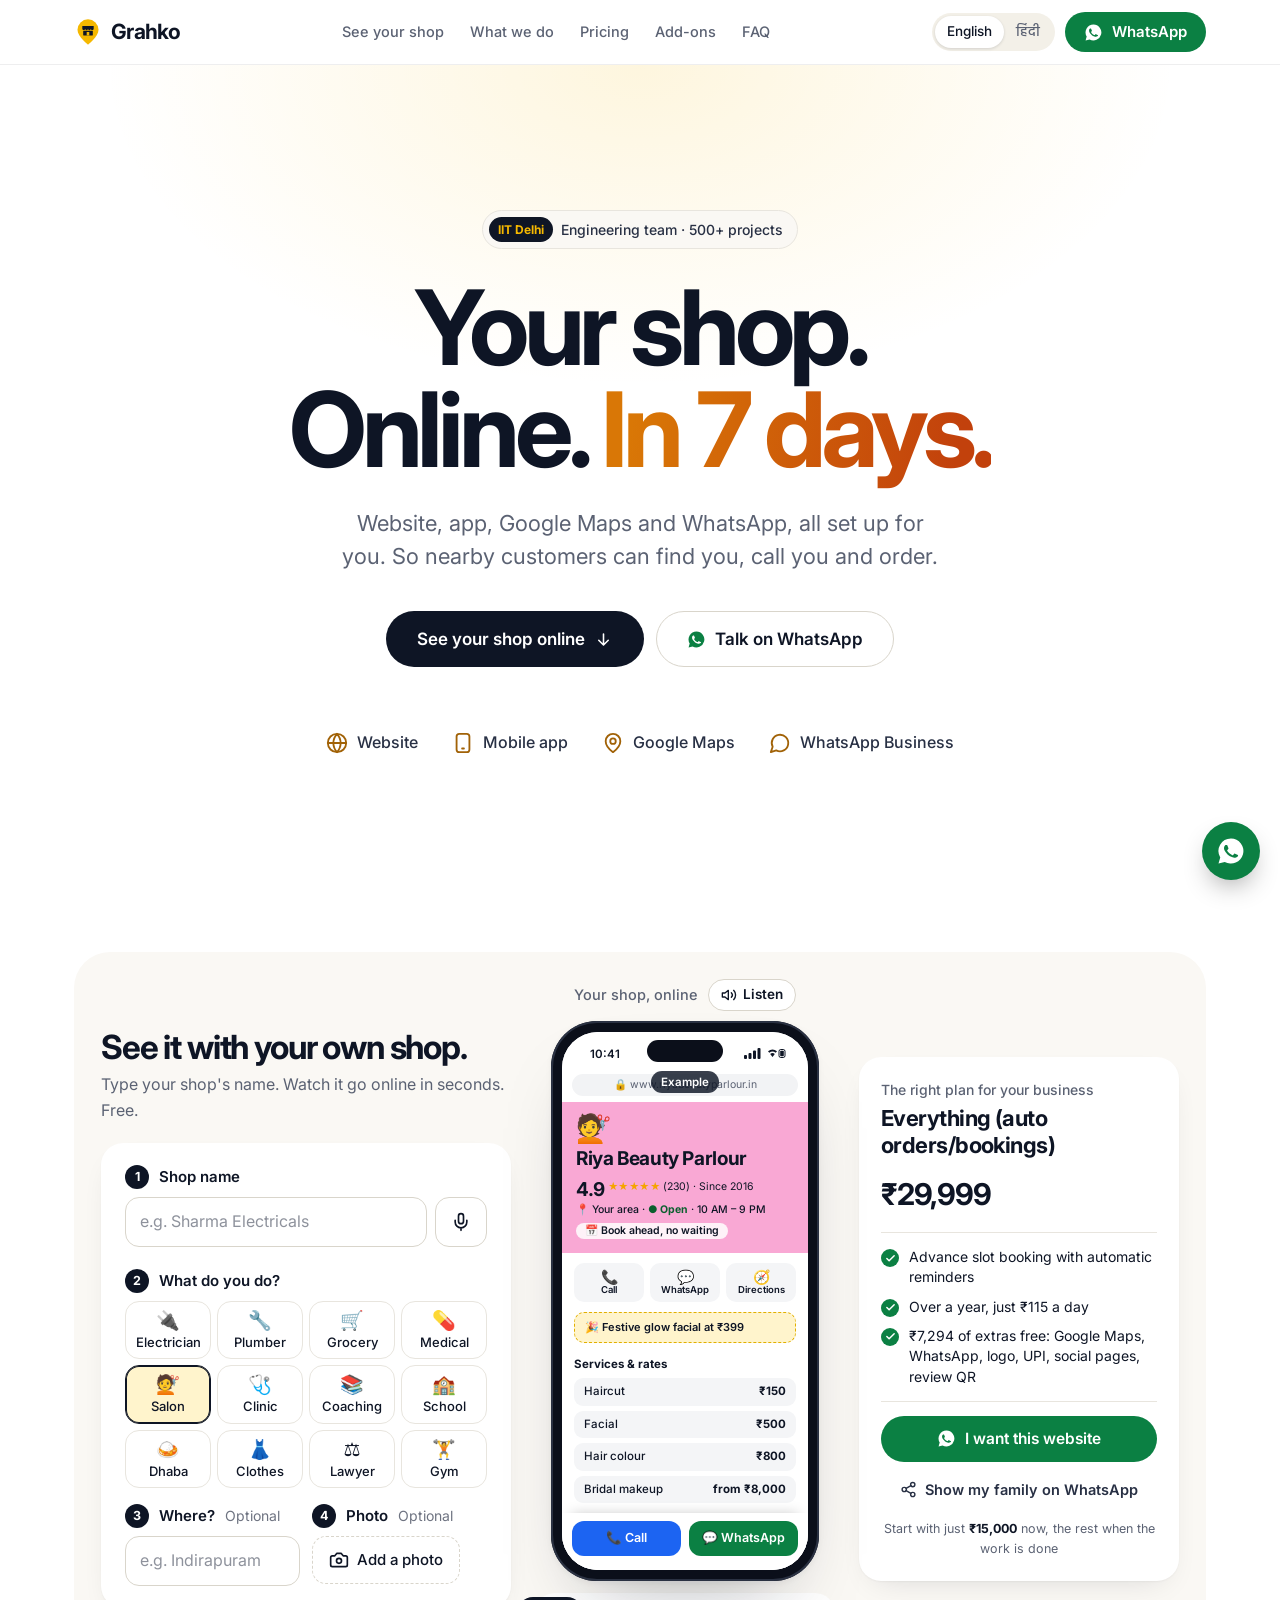
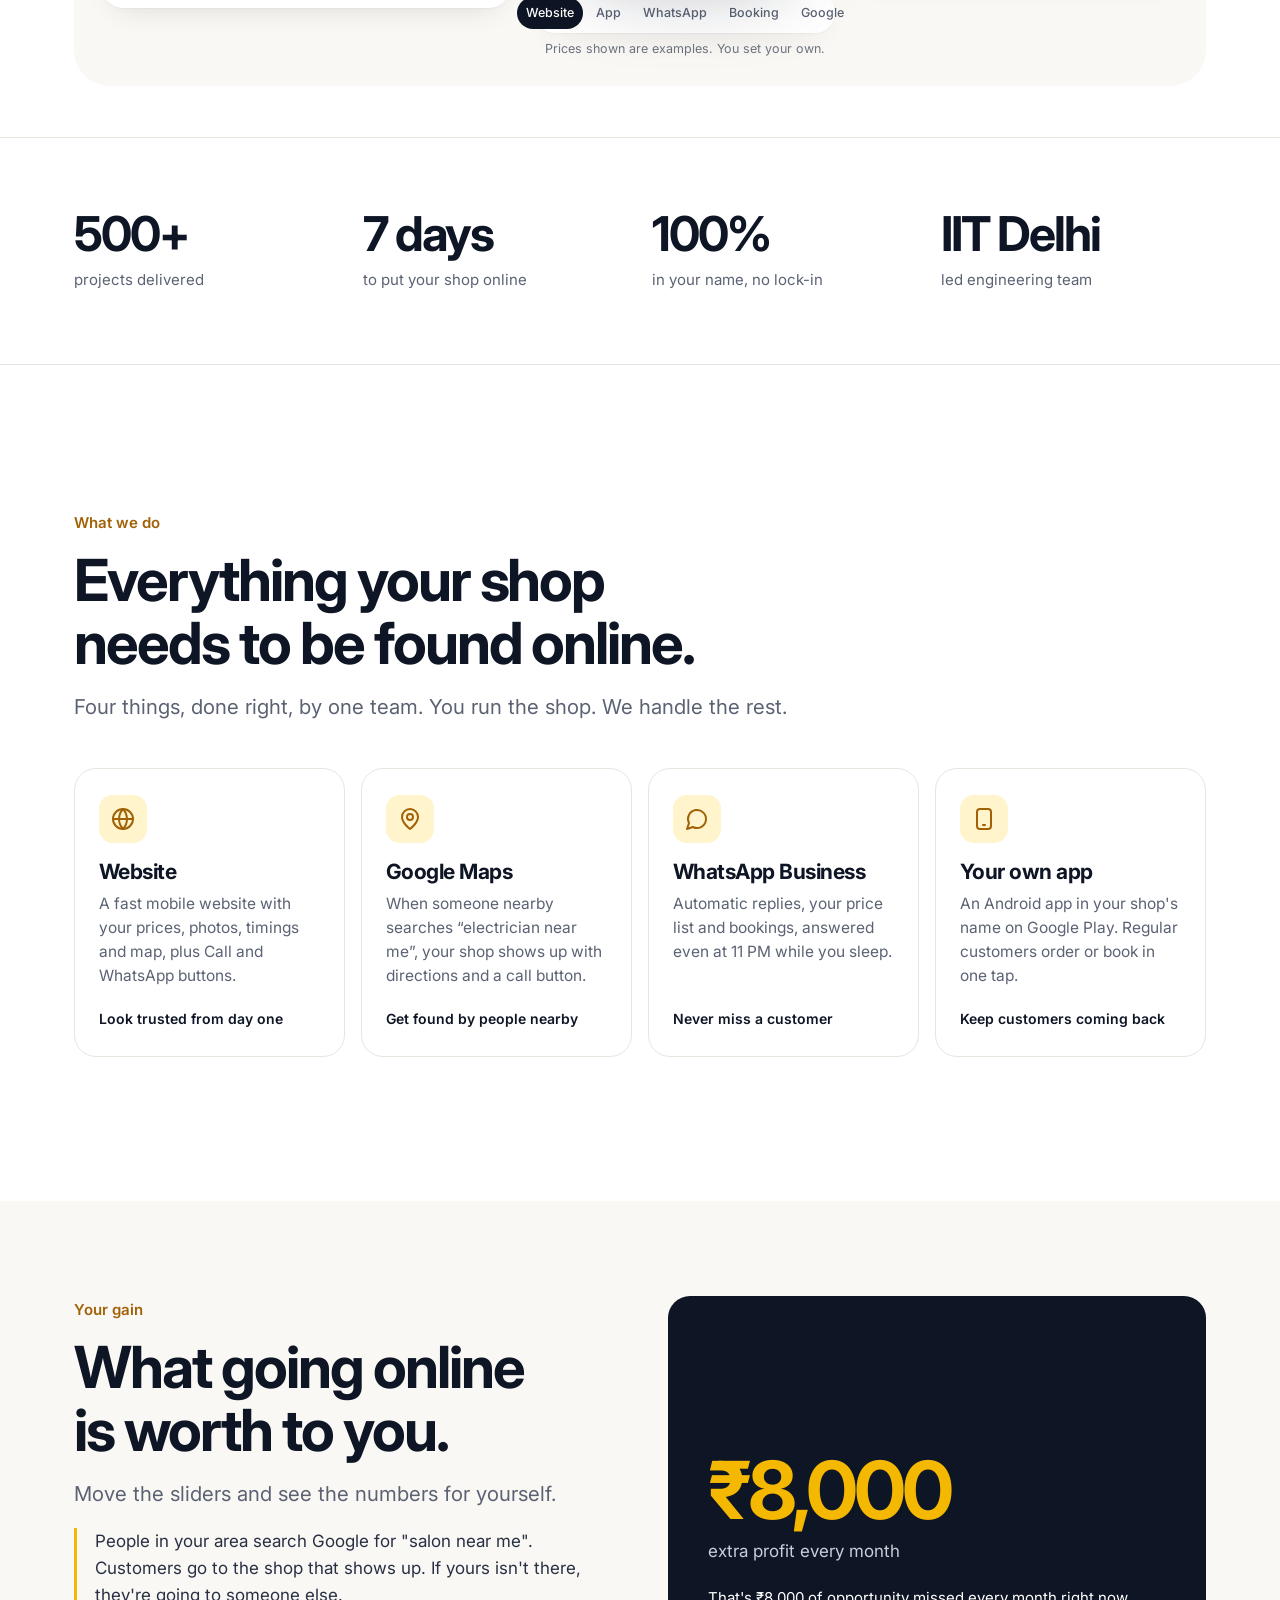
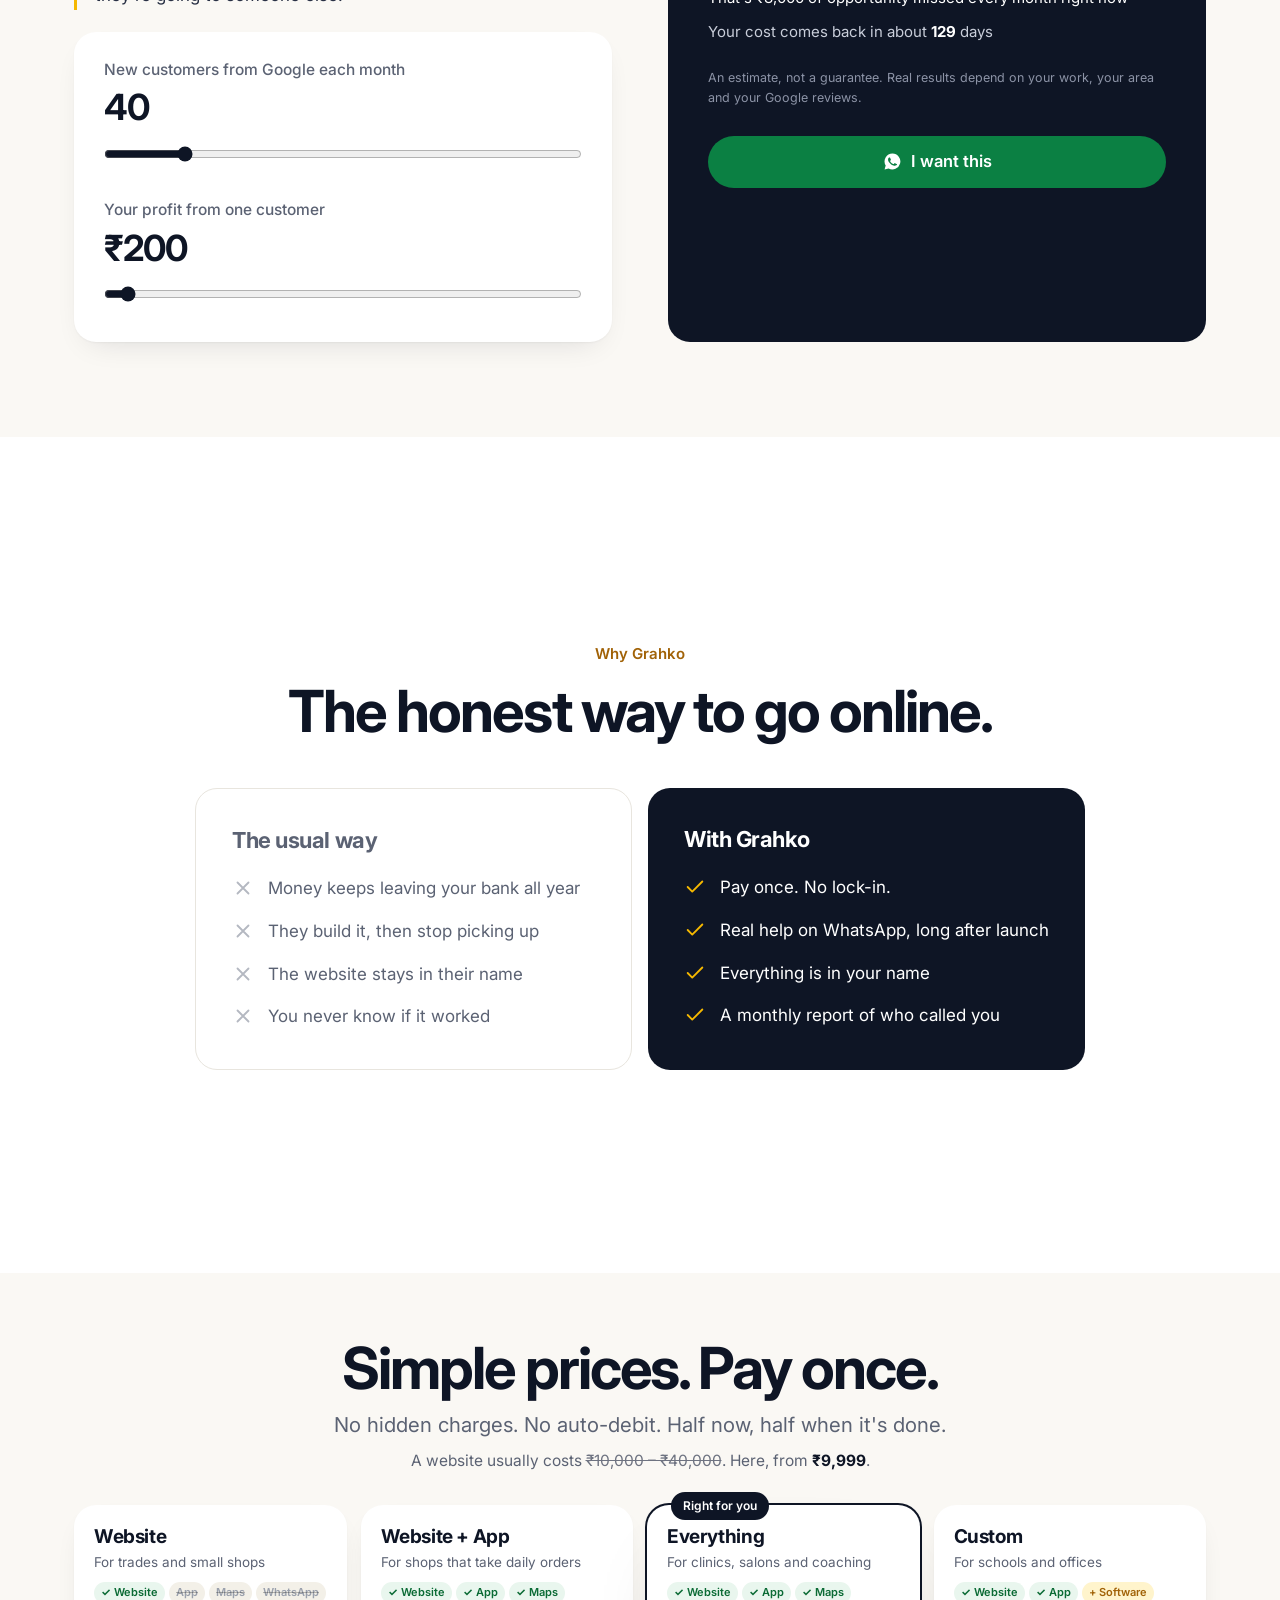
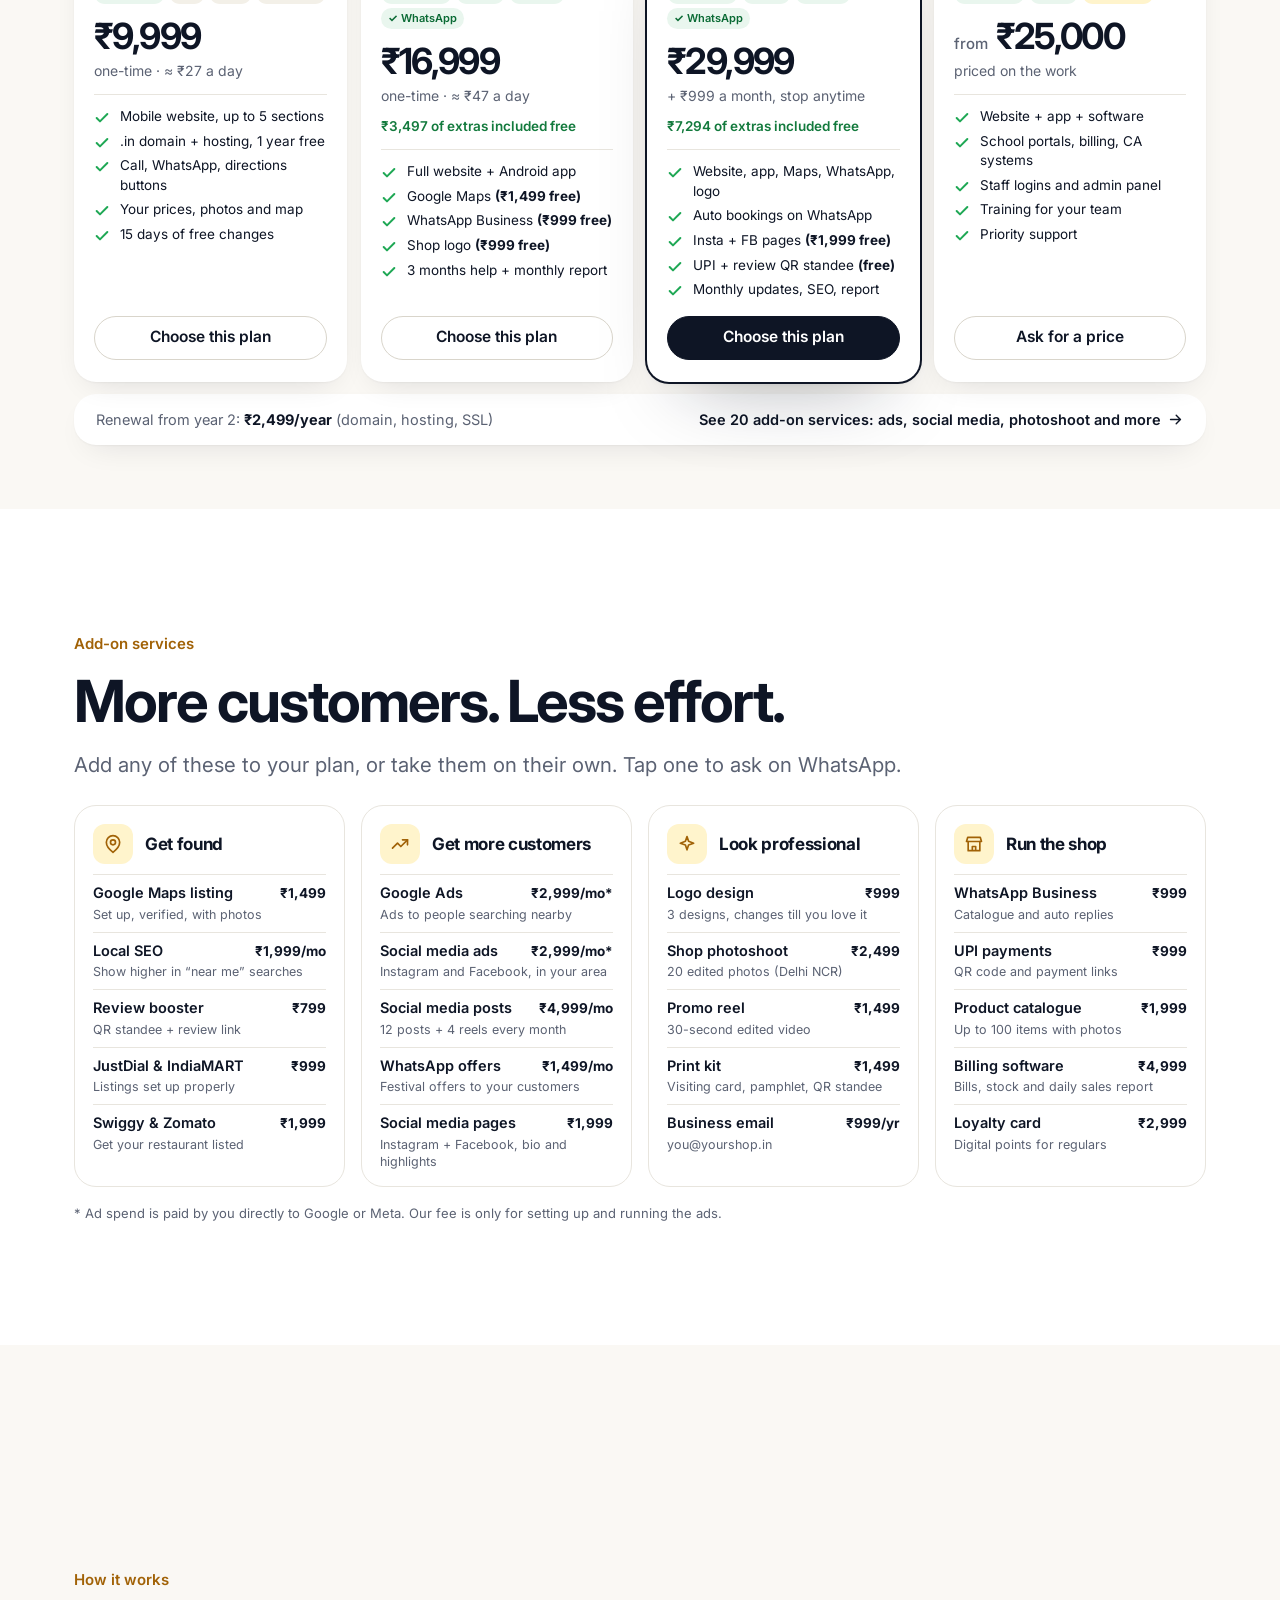
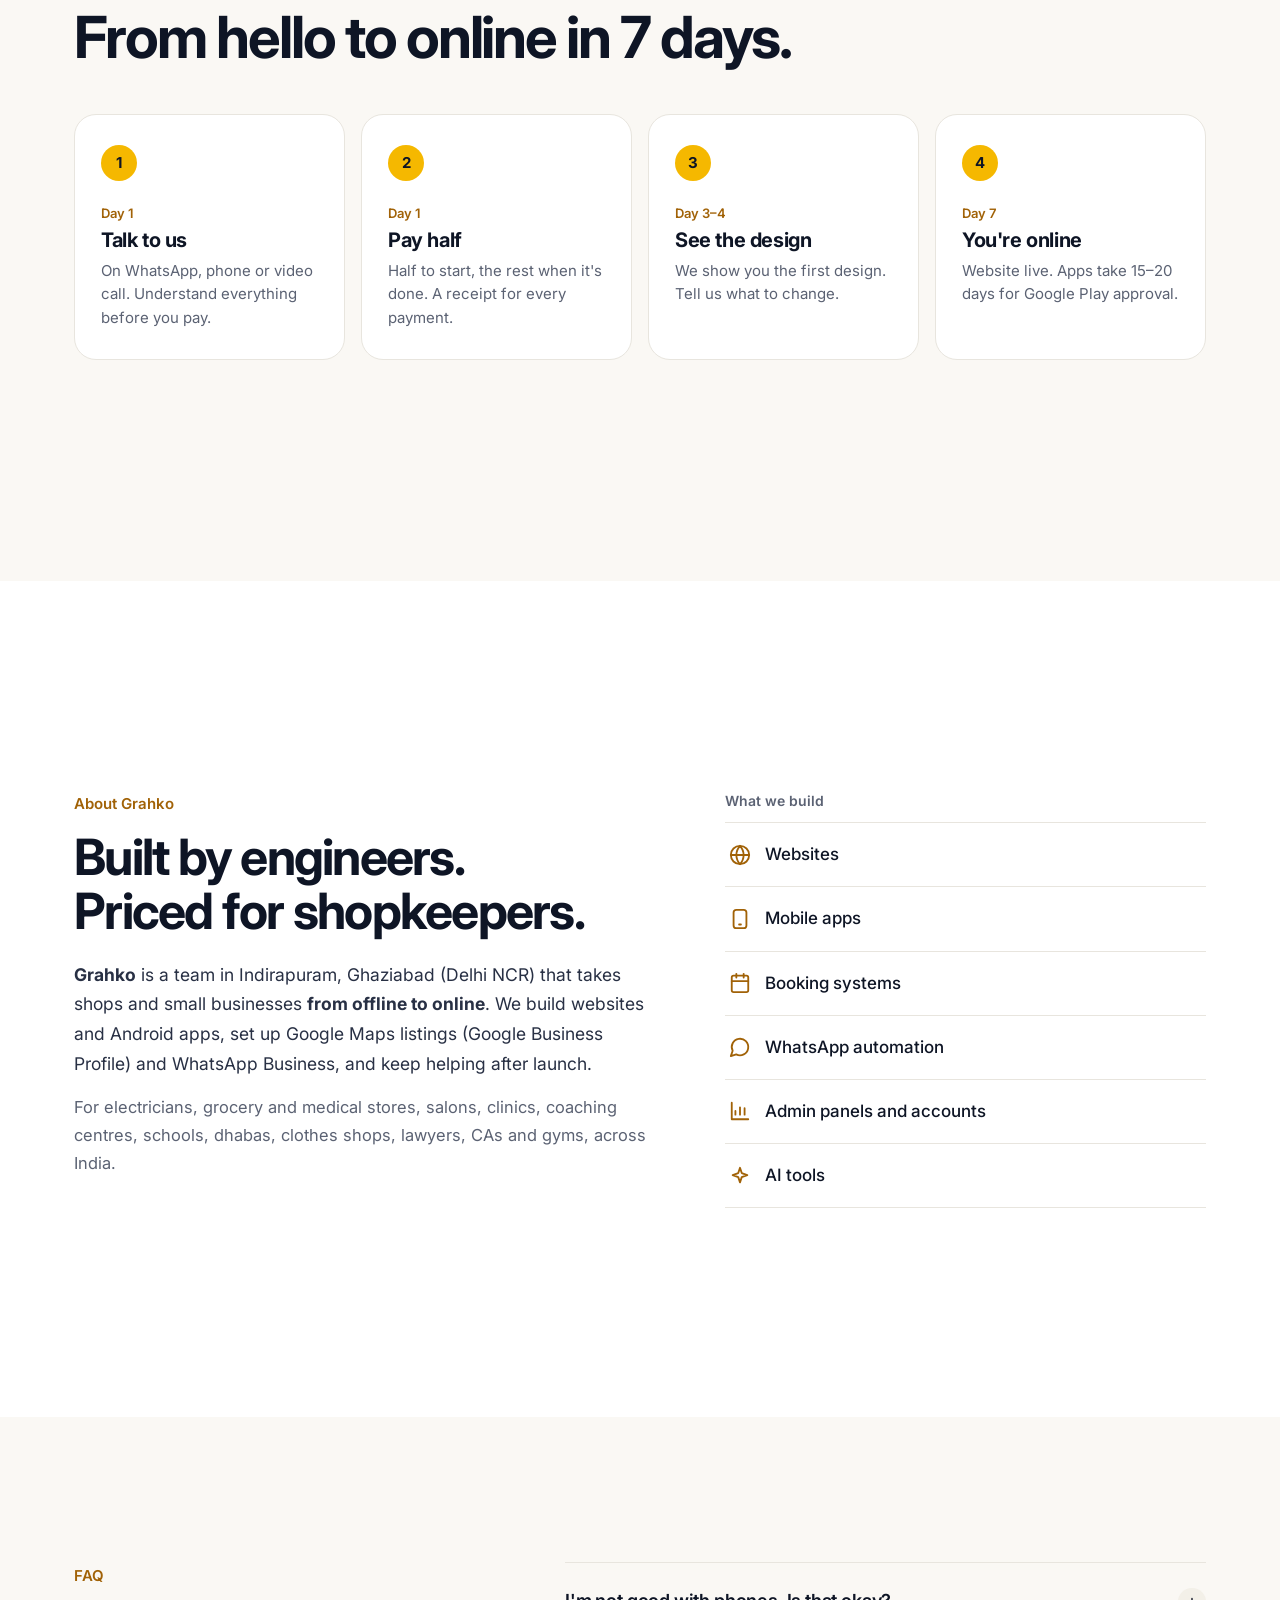
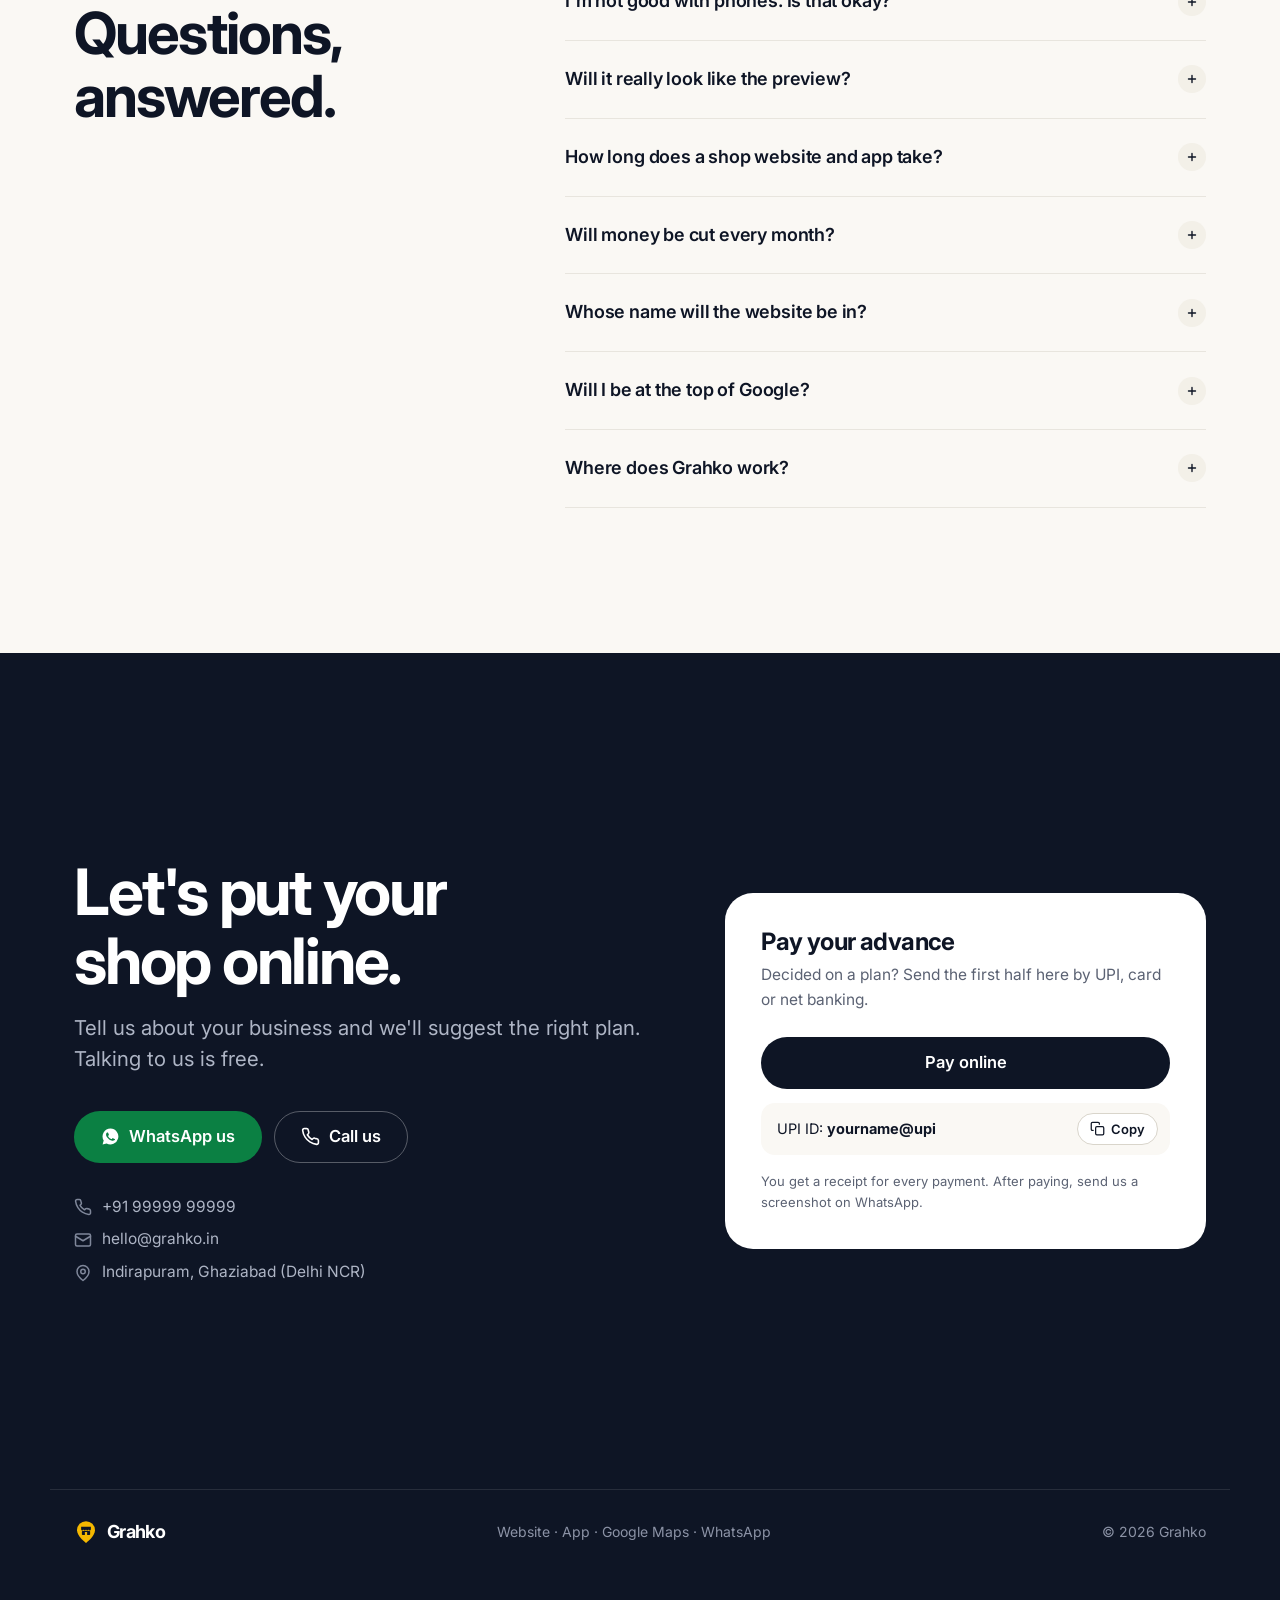
==== commit bf7d305e: "New plan prices, full plan contents and 20 add-on services - Offer by plan size: Website ₹4,999 (was" ====
--- a/index.html
+++ b/index.html
@@ -82,7 +82,7 @@
       "itemOffered": {
        "@type": "Service",
        "name": "Website + Android app",
-       "description": "Website, Android app on Google Play, Google Maps listing and WhatsApp Business setup"
+       "description": "Website, Android app on Google Play, Google Maps listing, WhatsApp Business setup and logo"
       }
      },
      {
@@ -90,7 +90,7 @@
       "itemOffered": {
        "@type": "Service",
        "name": "Complete package",
-       "description": "Website, app and automatic WhatsApp bookings/orders with monthly support"
+       "description": "Website, app, automatic WhatsApp bookings/orders, UPI payments, Instagram and Facebook pages, review QR standee, and monthly updates with local SEO"
       }
      },
      {
@@ -99,6 +99,22 @@
        "@type": "Service",
        "name": "Custom software",
        "description": "School portals, medical store billing, lawyer/CA client systems"
+      }
+     },
+     {
+      "@type": "Offer",
+      "itemOffered": {
+       "@type": "Service",
+       "name": "Local marketing add-ons",
+       "description": "Local SEO, Google Ads, Instagram and Facebook ads, social media management, WhatsApp offer messages, review booster, JustDial, IndiaMART, Swiggy and Zomato listings"
+      }
+     },
+     {
+      "@type": "Offer",
+      "itemOffered": {
+       "@type": "Service",
+       "name": "Branding and shop tools",
+       "description": "Logo design, shop photoshoot, promo reels, print kit, business email, UPI payments, product catalogue, billing and stock software, loyalty cards"
       }
      }
     ]
@@ -570,7 +586,7 @@
   }
   /* Wide screens: form, phone and plan side by side, sized to fit one screen */
   @media(min-width:1100px){
-    .studio{min-height:calc(100svh - 64px);display:flex;align-items:center;padding:12px 0}
+    .studio{min-height:calc(100svh - 64px);display:flex;align-items:center;padding:10px 0}
     .studio > .wrap{width:100%}
     .stage-grid{grid-template-columns:minmax(0,1fr) 300px 320px;grid-template-areas:"build prev buy";gap:24px;align-items:center}
     .preview{position:static}
@@ -723,6 +739,34 @@
     .extras{padding:24px}
   }
 
+  /* What each plan includes, at a glance */
+  .incl{display:flex;flex-wrap:wrap;gap:4px;margin-top:10px}
+  .incl > span{display:inline-flex;align-items:center;gap:3px;border-radius:999px;padding:2px 7px;font-size:11px;font-weight:600;background:var(--sand-2);color:#9AA0AC;text-decoration:line-through;text-decoration-color:rgba(0,0,0,.25)}
+  .incl > span.on{background:#E9F6EE;color:#0B6B35;text-decoration:none}
+  .incl > span.on:not(.plus)::before{content:"✓";font-weight:700}
+  .incl > span.plus{background:var(--gold-soft);color:var(--gold-ink)}
+  .extras{display:flex;justify-content:space-between;align-items:center;flex-wrap:wrap;gap:8px 24px;font-size:14.5px;color:var(--muted)}
+  .extras b{color:var(--ink)}
+  .extras .link{font-size:14.5px}
+
+  /* ================= Add-on services ================= */
+  .addons{display:grid;grid-template-columns:repeat(4,1fr);gap:16px}
+  .ad-group{background:#fff;border:1px solid var(--line);border-radius:var(--r);padding:22px 20px 10px}
+  .ad-head{display:flex;align-items:center;gap:12px;margin-bottom:10px}
+  .ad-head .svc-ic{margin:0;width:40px;height:40px;border-radius:12px}
+  .ad-head .svc-ic .i{width:20px;height:20px}
+  .ad-head h3{font-size:17px;letter-spacing:-.02em}
+  .ad-group ul{list-style:none}
+  .ad-group li a{display:block;padding:10px 0;border-top:1px solid var(--line);text-decoration:none;color:var(--ink)}
+  .ad-top{display:flex;justify-content:space-between;align-items:baseline;gap:10px}
+  .ad-group li a b{display:block;font-size:14.5px;font-weight:600;line-height:1.3}
+  .ad-group li a small{display:block;font-size:12.5px;color:var(--muted);line-height:1.35;margin-top:2px}
+  .ad-group li a em{font-style:normal;font-weight:700;font-size:13.5px;white-space:nowrap}
+  .ad-group li a:hover b{text-decoration:underline}
+  .ad-note{margin-top:16px;font-size:13px;color:var(--muted)}
+  @media(max-width:1060px){.addons{grid-template-columns:1fr 1fr}}
+  @media(max-width:600px){.addons{grid-template-columns:1fr}}
+
   /* ================= Steps ================= */
   .steps{display:grid;grid-template-columns:repeat(4,1fr);gap:16px;counter-reset:s}
   .step{counter-increment:s;background:#fff;border:1px solid var(--line);border-radius:var(--r);padding:30px 26px}
@@ -842,7 +886,7 @@
   @media(max-width:400px){.phone{width:256px;height:530px}.logo{font-size:19px}}
   /* Desktop: every section is one screen, content centred, nothing cut off */
   @media(min-width:1100px){
-    #services,#calc,#why,#pricing,#how,#work,#faq,#contact{min-height:calc(100svh - 64px);display:flex;flex-direction:column;justify-content:center;padding:clamp(36px,6vh,72px) 0}
+    #services,#calc,#why,#pricing,#addons,#how,#work,#faq,#contact{min-height:calc(100svh - 64px);display:flex;flex-direction:column;justify-content:center;padding:clamp(36px,6vh,72px) 0}
     #calc .wrap{display:grid;grid-template-columns:minmax(0,1fr) minmax(0,1fr);grid-template-areas:"head out" "fomo out" "in out";column-gap:56px;align-items:start}
     #calc .head{grid-area:head;margin-bottom:18px}
     #calc .fomo{grid-area:fomo;margin:0 0 22px}
@@ -868,19 +912,36 @@
     .plan ul{margin:12px 0 16px;padding-top:12px;gap:5px;font-size:13.5px}
     .plan{padding:22px 20px}
     .plan .btn{min-height:44px}
-    .extras{display:flex;align-items:center;flex-wrap:wrap;gap:6px 22px;padding:14px 22px;margin-top:12px}
-    .extras h3{margin:0;font-size:14.5px;letter-spacing:-.01em}
-    .extra-list{display:flex;flex-wrap:wrap;gap:6px 20px}
-    .extra-list div{border:0;padding:0;font-size:14px;gap:8px}
+    .extras{padding:14px 22px;margin-top:12px}
+    #addons .head{margin-bottom:24px;max-width:none}
+    .ad-group li a{padding:8px 0}
+    .ad-group{padding:18px 18px 8px}
     #pricing{padding:24px 0}
     .services .svc{padding:26px 24px}
     .svc-ic{margin-bottom:18px}
   }
+  @media(min-width:1100px) and (max-height:860px){#pricing .lede{display:none}}
+  @media(min-width:1100px) and (max-height:780px){
+    #pricing{padding:18px 0}
+    .plan .for,#addons .lede,#calc .lede,.anchor,.plan .free-note{display:none}
+    .price{font-size:32px;margin-top:10px}
+    .plan ul{gap:3px;margin:10px 0 12px;padding-top:10px}
+    .plan .btn{min-height:40px}
+    #calc{padding:24px 0}
+    #calc .head{margin-bottom:12px}
+    .fomo{font-size:15.5px}
+    #calc .calc-in{padding:20px 26px}
+    #calc .slider + .slider{margin-top:14px}
+    .slider output{font-size:30px}
+    #calc .calc-out{padding:30px}
+  }
   /* Short laptop screens (e.g. 1366 x 768): trim secondary lines so each section still fits */
   @media(min-width:1100px) and (max-height:720px){
-    #services,#calc,#why,#how,#work,#faq,#contact{padding:24px 0}
+    #services,#calc,#why,#addons,#how,#work,#faq,#contact{padding:24px 0}
     #pricing{padding:18px 0}
-    #calc .lede,#pricing .lede,.plan .for{display:none}
+    #calc .lede,#pricing .lede,#addons .lede,.plan .for,.plan .free-note,.anchor,.extras{display:none}
+    .ad-group li a small{display:none}
+    .incl{margin-top:8px}
     #calc .head,#pricing .head{margin-bottom:12px}
     .fomo{font-size:15.5px}
     #calc .calc-in{padding:20px 26px}
@@ -938,7 +999,7 @@
       <a href="#studio" data-sec="studio"><span class="hi">अपनी दुकान देखिए</span><span class="en">See your shop</span></a>
       <a href="#services" data-sec="services"><span class="hi">हम क्या करते हैं</span><span class="en">What we do</span></a>
       <a href="#pricing" data-sec="pricing"><span class="hi">दाम</span><span class="en">Pricing</span></a>
-      <a href="#how" data-sec="how"><span class="hi">कैसे होता है</span><span class="en">How it works</span></a>
+      <a href="#addons" data-sec="addons"><span class="hi">ऐड-ऑन</span><span class="en">Add-ons</span></a>
       <a href="#faq" data-sec="faq"><span class="hi">सवाल</span><span class="en">FAQ</span></a>
     </div>
     <div class="nav-right">
@@ -975,6 +1036,7 @@
       <a href="#calc" data-sec="calc"><svg class="i" aria-hidden="true"><use href="#i-calc"/></svg><span class="hi">कितना फायदा</span><span class="en">Your gain</span></a>
       <a href="#why" data-sec="why"><svg class="i" aria-hidden="true"><use href="#i-scale"/></svg><span class="hi">हम ही क्यों</span><span class="en">Why Grahko</span></a>
       <a href="#pricing" data-sec="pricing"><svg class="i" aria-hidden="true"><use href="#i-tag"/></svg><span class="hi">दाम</span><span class="en">Pricing</span></a>
+      <a href="#addons" data-sec="addons"><svg class="i" aria-hidden="true"><use href="#i-spark"/></svg><span class="hi">ऐड-ऑन सर्विस</span><span class="en">Add-on services</span></a>
       <a href="#how" data-sec="how"><svg class="i" aria-hidden="true"><use href="#i-steps"/></svg><span class="hi">काम कैसे होता है</span><span class="en">How it works</span></a>
       <a href="#work" data-sec="work"><svg class="i" aria-hidden="true"><use href="#i-info"/></svg><span class="hi">हमारे बारे में</span><span class="en">About us</span></a>
       <a href="#faq" data-sec="faq"><svg class="i" aria-hidden="true"><use href="#i-help"/></svg><span class="hi">आपके सवाल</span><span class="en">FAQ</span></a>
@@ -1258,14 +1320,16 @@
         <span class="rec-tag"><span class="hi">आपके लिए सही</span><span class="en">Right for you</span></span>
         <h3><span class="hi">वेबसाइट</span><span class="en">Website</span></h3>
         <p class="for"><span class="hi">कारीगर और छोटी दुकानों के लिए</span><span class="en">For trades and small shops</span></p>
+        <div class="incl"><span class="on"><span class="hi">वेबसाइट</span><span class="en">Website</span></span><span><span class="hi">ऐप</span><span class="en">App</span></span><span>Maps</span><span>WhatsApp</span></div>
         <div class="price" data-p="web">₹4,999</div>
         <div class="once"><span class="hi">एक बार</span><span class="en">one-time</span><span class="perday" data-pd="web"></span></div>
         <div class="rec-extra js-rec-extra"></div>
         <ul>
-          <li><span class="hi">मोबाइल पर चलने वाली वेबसाइट</span><span class="en">Mobile-first website</span></li>
-          <li><span class="hi">कॉल और WhatsApp बटन</span><span class="en">Call and WhatsApp buttons</span></li>
-          <li><span class="hi">दुकान का पता और नक्शा</span><span class="en">Address and map</span></li>
-          <li><span class="hi">1 साल फ्री चलेगी</span><span class="en">First year of hosting free</span></li>
+          <li><span class="hi">मोबाइल वेबसाइट, 5 सेक्शन तक</span><span class="en">Mobile website, up to 5 sections</span></li>
+          <li><span class="hi">.in डोमेन + होस्टिंग, 1 साल फ्री</span><span class="en">.in domain + hosting, 1 year free</span></li>
+          <li><span class="hi">कॉल, WhatsApp और रास्ता बटन</span><span class="en">Call, WhatsApp, directions buttons</span></li>
+          <li><span class="hi">आपके रेट, फोटो और नक्शा</span><span class="en">Your prices, photos and map</span></li>
+          <li><span class="hi">15 दिन तक फ्री बदलाव</span><span class="en">15 days of free changes</span></li>
         </ul>
         <a class="btn btn-line js-plan-btn" href="#"><span class="hi">यह प्लान चुनें</span><span class="en">Choose this plan</span></a>
       </div>
@@ -1273,15 +1337,16 @@
         <span class="rec-tag"><span class="hi">आपके लिए सही</span><span class="en">Right for you</span></span>
         <h3><span class="hi">वेबसाइट + ऐप</span><span class="en">Website + App</span></h3>
         <p class="for"><span class="hi">रोज़ ऑर्डर वाली दुकानों के लिए</span><span class="en">For shops that take daily orders</span></p>
-        <div class="price" data-p="app">₹11,999</div>
+        <div class="incl"><span class="on"><span class="hi">वेबसाइट</span><span class="en">Website</span></span><span class="on"><span class="hi">ऐप</span><span class="en">App</span></span><span class="on">Maps</span><span class="on">WhatsApp</span></div>
+        <div class="price" data-p="app">₹9,999</div>
         <div class="once"><span class="hi">एक बार</span><span class="en">one-time</span><span class="perday" data-pd="app"></span></div>
-        <div class="free-note"><span class="hi">₹2,498 का सामान फ्री</span><span class="en">₹2,498 of extras included free</span></div>
+        <div class="free-note"><span class="hi">₹3,497 का सामान फ्री</span><span class="en">₹3,497 of extras included free</span></div>
         <ul>
-          <li><span class="hi">वेबसाइट वाला सब कुछ</span><span class="en">Everything in Website</span></li>
-          <li><span class="hi">आपके नाम का मोबाइल ऐप</span><span class="en">Android app in your name</span></li>
-          <li><span class="hi">Google Maps पर दुकान <b>(₹1,499 फ्री)</b></span><span class="en">Google Maps listing <b>(₹1,499 free)</b></span></li>
-          <li><span class="hi">WhatsApp बिज़नेस सेटअप <b>(₹999 फ्री)</b></span><span class="en">WhatsApp Business setup <b>(₹999 free)</b></span></li>
-          <li><span class="hi">3 महीने फ्री मदद + रिपोर्ट</span><span class="en">3 months of help + reports</span></li>
+          <li><span class="hi">पूरी वेबसाइट + Android ऐप</span><span class="en">Full website + Android app</span></li>
+          <li><span class="hi">Google Maps <b>(₹1,499 फ्री)</b></span><span class="en">Google Maps <b>(₹1,499 free)</b></span></li>
+          <li><span class="hi">WhatsApp बिज़नेस <b>(₹999 फ्री)</b></span><span class="en">WhatsApp Business <b>(₹999 free)</b></span></li>
+          <li><span class="hi">दुकान का लोगो <b>(₹999 फ्री)</b></span><span class="en">Shop logo <b>(₹999 free)</b></span></li>
+          <li><span class="hi">3 महीने फ्री मदद + हर महीने रिपोर्ट</span><span class="en">3 months help + monthly report</span></li>
         </ul>
         <a class="btn btn-line js-plan-btn" href="#"><span class="hi">यह प्लान चुनें</span><span class="en">Choose this plan</span></a>
       </div>
@@ -1289,13 +1354,17 @@
         <span class="rec-tag"><span class="hi">आपके लिए सही</span><span class="en">Right for you</span></span>
         <h3><span class="hi">सब कुछ</span><span class="en">Everything</span></h3>
         <p class="for"><span class="hi">क्लिनिक, सैलून और कोचिंग के लिए</span><span class="en">For clinics, salons and coaching</span></p>
+        <div class="incl"><span class="on"><span class="hi">वेबसाइट</span><span class="en">Website</span></span><span class="on"><span class="hi">ऐप</span><span class="en">App</span></span><span class="on">Maps</span><span class="on">WhatsApp</span></div>
         <div class="price" data-p="all">₹19,999</div>
-        <div class="once"><span class="hi">+ ₹999 महीना</span><span class="en">+ ₹999 a month</span></div>
+        <div class="once"><span class="hi">+ ₹999 महीना, जब चाहें बंद</span><span class="en">+ ₹999 a month, stop anytime</span></div>
+        <div class="free-note"><span class="hi">₹7,294 का सामान फ्री</span><span class="en">₹7,294 of extras included free</span></div>
         <ul>
-          <li><span class="hi">वेबसाइट + ऐप वाला सब कुछ</span><span class="en">Everything in Website + App</span></li>
-          <li><span class="hi">WhatsApp पर अपने आप बुकिंग/ऑर्डर</span><span class="en">Automatic bookings and orders on WhatsApp</span></li>
-          <li><span class="hi">हर महीने बदलाव और रिपोर्ट</span><span class="en">Monthly updates and report</span></li>
-          <li><span class="hi">जब चाहें बंद करें</span><span class="en">Stop any month</span></li>
+          <li><span class="hi">वेबसाइट, ऐप, Maps, WhatsApp, लोगो</span><span class="en">Website, app, Maps, WhatsApp, logo</span></li>
+          <li><span class="hi">WhatsApp पर ऑटो बुकिंग/ऑर्डर</span><span class="en">Auto bookings on WhatsApp</span></li>
+
+          <li><span class="hi">Insta + FB पेज <b>(₹1,999 फ्री)</b></span><span class="en">Insta + FB pages <b>(₹1,999 free)</b></span></li>
+          <li><span class="hi">UPI + रिव्यू QR स्टैंडी <b>(फ्री)</b></span><span class="en">UPI + review QR standee <b>(free)</b></span></li>
+          <li><span class="hi">हर महीने बदलाव, SEO, रिपोर्ट</span><span class="en">Monthly updates, SEO, report</span></li>
         </ul>
         <a class="btn btn-line js-plan-btn" href="#"><span class="hi">यह प्लान चुनें</span><span class="en">Choose this plan</span></a>
       </div>
@@ -1303,31 +1372,82 @@
         <span class="rec-tag"><span class="hi">आपके लिए सही</span><span class="en">Right for you</span></span>
         <h3><span class="hi">बड़ा काम</span><span class="en">Custom</span></h3>
         <p class="for"><span class="hi">स्कूल और ऑफिस के लिए</span><span class="en">For schools and offices</span></p>
+        <div class="incl"><span class="on"><span class="hi">वेबसाइट</span><span class="en">Website</span></span><span class="on"><span class="hi">ऐप</span><span class="en">App</span></span><span class="on plus"><span class="hi">+ सॉफ्टवेयर</span><span class="en">+ Software</span></span></div>
         <div class="price"><small><span class="hi">से शुरू </span><span class="en">from </span></small>₹25,000</div>
         <div class="once"><span class="hi">काम के हिसाब से</span><span class="en">priced on the work</span></div>
         <ul>
-          <li><span class="hi">स्कूल का पोर्टल</span><span class="en">School portal</span></li>
-          <li><span class="hi">मेडिकल स्टोर बिलिंग</span><span class="en">Medical store billing</span></li>
-          <li><span class="hi">वकील / CA के लिए सिस्टम</span><span class="en">Systems for lawyers and CAs</span></li>
-          <li><span class="hi">आपकी ज़रूरत के हिसाब से</span><span class="en">Built around your needs</span></li>
+          <li><span class="hi">वेबसाइट + ऐप + सॉफ्टवेयर</span><span class="en">Website + app + software</span></li>
+          <li><span class="hi">स्कूल पोर्टल, बिलिंग, CA सिस्टम</span><span class="en">School portals, billing, CA systems</span></li>
+          <li><span class="hi">स्टाफ लॉगिन और एडमिन पैनल</span><span class="en">Staff logins and admin panel</span></li>
+          <li><span class="hi">आपकी टीम की ट्रेनिंग</span><span class="en">Training for your team</span></li>
+          <li><span class="hi">सबसे पहले सपोर्ट</span><span class="en">Priority support</span></li>
         </ul>
         <a class="btn btn-line js-plan-btn" href="#"><span class="hi">दाम पूछें</span><span class="en">Ask for a price</span></a>
       </div>
     </div>
     <div class="extras reveal">
-      <h3><span class="hi">अलग से भी ले सकते हैं</span><span class="en">Also available on their own</span></h3>
-      <div class="extra-list">
-        <div><span><span class="hi">WhatsApp बिज़नेस सेटअप</span><span class="en">WhatsApp Business setup</span></span><b>₹999</b></div>
-        <div><span><span class="hi">Google Maps पर दुकान</span><span class="en">Shop on Google Maps</span></span><b>₹1,499</b></div>
-        <div><span><span class="hi">दुकान का लोगो</span><span class="en">Shop logo</span></span><b>₹999</b></div>
-        <div><span><span class="hi">दूसरे साल से वेबसाइट चालू रखना</span><span class="en">Website hosting from year 2</span></span><b><span class="hi">₹2,499/साल</span><span class="en">₹2,499/year</span></b></div>
-      </div>
+      <span><span class="hi">दूसरे साल से रिन्यूअल: <b>₹2,499/साल</b> (डोमेन, होस्टिंग, SSL)</span><span class="en">Renewal from year 2: <b>₹2,499/year</b> (domain, hosting, SSL)</span></span>
+      <a class="link" href="#addons"><span class="hi">20 ऐड-ऑन सर्विस देखें: ऐड, सोशल मीडिया, फोटोशूट और भी</span><span class="en">See 20 add-on services: ads, social media, photoshoot and more</span><svg class="i" aria-hidden="true"><use href="#i-arrow"/></svg></a>
     </div>
   </div>
 </section>
 
+<!-- ============ ADD-ON SERVICES ============ -->
+<section id="addons">
+  <div class="wrap">
+    <div class="head reveal">
+      <span class="eyebrow"><span class="en">Add-on services</span><span class="hi">ऐड-ऑन सर्विस</span></span>
+      <h2><span class="en">More customers. Less effort.</span><span class="hi">ज़्यादा ग्राहक, कम मेहनत।</span></h2>
+      <p class="lede"><span class="en">Add any of these to your plan, or take them on their own. Tap one to ask on WhatsApp.</span><span class="hi">इनमें से कुछ भी अपने प्लान में जोड़िए या अलग से लीजिए। किसी पर भी टैप करके WhatsApp पर पूछिए।</span></p>
+    </div>
+    <div class="addons">
+      <div class="ad-group reveal">
+        <div class="ad-head"><span class="svc-ic"><svg class="i" aria-hidden="true"><use href="#i-pin"/></svg></span><h3><span class="en">Get found</span><span class="hi">ग्राहक आपको ढूंढें</span></h3></div>
+        <ul>
+          <li><a class="js-addon" href="#" data-en="Google Maps listing" data-hi="Google Maps पर दुकान"><span class="ad-top"><b><span class="en">Google Maps listing</span><span class="hi">Google Maps पर दुकान</span></b><em>₹1,499</em></span><small><span class="en">Set up, verified, with photos</span><span class="hi">सेटअप, वेरिफ़िकेशन और फोटो</span></small></a></li>
+          <li><a class="js-addon" href="#" data-en="Local SEO" data-hi="लोकल SEO"><span class="ad-top"><b><span class="en">Local SEO</span><span class="hi">लोकल SEO</span></b><em><span class="en">₹1,999/mo</span><span class="hi">₹1,999/माह</span></em></span><small><span class="en">Show higher in “near me” searches</span><span class="hi">“पास में” वाली खोज में ऊपर दिखें</span></small></a></li>
+          <li><a class="js-addon" href="#" data-en="Google review booster" data-hi="रिव्यू बूस्टर"><span class="ad-top"><b><span class="en">Review booster</span><span class="hi">रिव्यू बूस्टर</span></b><em>₹799</em></span><small><span class="en">QR standee + review link</span><span class="hi">QR स्टैंडी + रिव्यू लिंक</span></small></a></li>
+          <li><a class="js-addon" href="#" data-en="JustDial and IndiaMART listing" data-hi="JustDial और IndiaMART लिस्टिंग"><span class="ad-top"><b>JustDial & IndiaMART</b><em>₹999</em></span><small><span class="en">Listings set up properly</span><span class="hi">लिस्टिंग सही तरीके से सेटअप</span></small></a></li>
+          <li><a class="js-addon" href="#" data-en="Swiggy and Zomato listing" data-hi="Swiggy और Zomato लिस्टिंग"><span class="ad-top"><b>Swiggy & Zomato</b><em>₹1,999</em></span><small><span class="en">Get your restaurant listed</span><span class="hi">रेस्टोरेंट लिस्ट करवाने में मदद</span></small></a></li>
+        </ul>
+      </div>
+      <div class="ad-group reveal">
+        <div class="ad-head"><span class="svc-ic"><svg class="i" aria-hidden="true"><use href="#i-calc"/></svg></span><h3><span class="en">Get more customers</span><span class="hi">ज़्यादा ग्राहक लाएँ</span></h3></div>
+        <ul>
+          <li><a class="js-addon" href="#" data-en="Google Ads" data-hi="Google ऐड"><span class="ad-top"><b><span class="en">Google Ads</span><span class="hi">Google ऐड</span></b><em><span class="en">₹2,999/mo*</span><span class="hi">₹2,999/माह*</span></em></span><small><span class="en">Ads to people searching nearby</span><span class="hi">पास में खोजने वालों को आपका ऐड</span></small></a></li>
+          <li><a class="js-addon" href="#" data-en="Instagram and Facebook ads" data-hi="Instagram और Facebook ऐड"><span class="ad-top"><b><span class="en">Social media ads</span><span class="hi">सोशल मीडिया ऐड</span></b><em><span class="en">₹2,999/mo*</span><span class="hi">₹2,999/माह*</span></em></span><small><span class="en">Instagram and Facebook, in your area</span><span class="hi">Instagram और Facebook, आपके इलाके में</span></small></a></li>
+          <li><a class="js-addon" href="#" data-en="Social media management" data-hi="सोशल मीडिया मैनेजमेंट"><span class="ad-top"><b><span class="en">Social media posts</span><span class="hi">सोशल मीडिया पोस्ट</span></b><em><span class="en">₹4,999/mo</span><span class="hi">₹4,999/माह</span></em></span><small><span class="en">12 posts + 4 reels every month</span><span class="hi">हर महीने 12 पोस्ट + 4 रील</span></small></a></li>
+          <li><a class="js-addon" href="#" data-en="WhatsApp offer messages" data-hi="WhatsApp ऑफर मैसेज"><span class="ad-top"><b><span class="en">WhatsApp offers</span><span class="hi">WhatsApp ऑफर</span></b><em><span class="en">₹1,499/mo</span><span class="hi">₹1,499/माह</span></em></span><small><span class="en">Festival offers to your customers</span><span class="hi">त्योहार के ऑफर आपके ग्राहकों तक</span></small></a></li>
+          <li><a class="js-addon" href="#" data-en="Instagram and Facebook page setup" data-hi="Instagram और Facebook पेज सेटअप"><span class="ad-top"><b><span class="en">Social media pages</span><span class="hi">सोशल मीडिया पेज</span></b><em>₹1,999</em></span><small><span class="en">Instagram + Facebook, bio and highlights</span><span class="hi">Instagram + Facebook, बायो और हाइलाइट्स</span></small></a></li>
+        </ul>
+      </div>
+      <div class="ad-group reveal">
+        <div class="ad-head"><span class="svc-ic"><svg class="i" aria-hidden="true"><use href="#i-spark"/></svg></span><h3><span class="en">Look professional</span><span class="hi">प्रोफेशनल पहचान</span></h3></div>
+        <ul>
+          <li><a class="js-addon" href="#" data-en="Logo design" data-hi="लोगो डिज़ाइन"><span class="ad-top"><b><span class="en">Logo design</span><span class="hi">लोगो डिज़ाइन</span></b><em>₹999</em></span><small><span class="en">3 designs, changes till you love it</span><span class="hi">3 डिज़ाइन, पसंद आने तक बदलाव</span></small></a></li>
+          <li><a class="js-addon" href="#" data-en="Shop photoshoot" data-hi="दुकान का फोटोशूट"><span class="ad-top"><b><span class="en">Shop photoshoot</span><span class="hi">दुकान का फोटोशूट</span></b><em>₹2,499</em></span><small><span class="en">20 edited photos (Delhi NCR)</span><span class="hi">20 एडिट की हुई फोटो (दिल्ली NCR)</span></small></a></li>
+          <li><a class="js-addon" href="#" data-en="Promo reel" data-hi="प्रोमो रील"><span class="ad-top"><b><span class="en">Promo reel</span><span class="hi">प्रोमो रील</span></b><em>₹1,499</em></span><small><span class="en">30-second edited video</span><span class="hi">30 सेकंड का एडिट किया वीडियो</span></small></a></li>
+          <li><a class="js-addon" href="#" data-en="Print kit (visiting card, pamphlet, QR standee)" data-hi="प्रिंट किट (विज़िटिंग कार्ड, पर्चा, QR स्टैंडी)"><span class="ad-top"><b><span class="en">Print kit</span><span class="hi">प्रिंट किट</span></b><em>₹1,499</em></span><small><span class="en">Visiting card, pamphlet, QR standee</span><span class="hi">विज़िटिंग कार्ड, पर्चा, QR स्टैंडी</span></small></a></li>
+          <li><a class="js-addon" href="#" data-en="Business email" data-hi="बिज़नेस ईमेल"><span class="ad-top"><b><span class="en">Business email</span><span class="hi">बिज़नेस ईमेल</span></b><em><span class="en">₹999/yr</span><span class="hi">₹999/साल</span></em></span><small>you@yourshop.in</small></a></li>
+        </ul>
+      </div>
+      <div class="ad-group reveal">
+        <div class="ad-head"><span class="svc-ic"><svg class="i" aria-hidden="true"><use href="#i-store"/></svg></span><h3><span class="en">Run the shop</span><span class="hi">दुकान चलाना आसान</span></h3></div>
+        <ul>
+          <li><a class="js-addon" href="#" data-en="WhatsApp Business setup" data-hi="WhatsApp बिज़नेस सेटअप"><span class="ad-top"><b><span class="en">WhatsApp Business</span><span class="hi">WhatsApp बिज़नेस</span></b><em>₹999</em></span><small><span class="en">Catalogue and auto replies</span><span class="hi">कैटलॉग और अपने आप जवाब</span></small></a></li>
+          <li><a class="js-addon" href="#" data-en="UPI and online payments" data-hi="UPI और ऑनलाइन पेमेंट"><span class="ad-top"><b><span class="en">UPI payments</span><span class="hi">UPI पेमेंट</span></b><em>₹999</em></span><small><span class="en">QR code and payment links</span><span class="hi">QR कोड और पेमेंट लिंक</span></small></a></li>
+          <li><a class="js-addon" href="#" data-en="Product catalogue" data-hi="प्रोडक्ट कैटलॉग"><span class="ad-top"><b><span class="en">Product catalogue</span><span class="hi">प्रोडक्ट कैटलॉग</span></b><em>₹1,999</em></span><small><span class="en">Up to 100 items with photos</span><span class="hi">फोटो के साथ 100 सामान तक</span></small></a></li>
+          <li><a class="js-addon" href="#" data-en="Billing and stock software" data-hi="बिलिंग और स्टॉक सॉफ्टवेयर"><span class="ad-top"><b><span class="en">Billing software</span><span class="hi">बिलिंग सॉफ्टवेयर</span></b><em>₹4,999</em></span><small><span class="en">Bills, stock and daily sales report</span><span class="hi">बिल, स्टॉक और रोज़ की बिक्री</span></small></a></li>
+          <li><a class="js-addon" href="#" data-en="Loyalty card" data-hi="लॉयल्टी कार्ड"><span class="ad-top"><b><span class="en">Loyalty card</span><span class="hi">लॉयल्टी कार्ड</span></b><em>₹2,999</em></span><small><span class="en">Digital points for regulars</span><span class="hi">पक्के ग्राहकों के लिए डिजिटल पॉइंट</span></small></a></li>
+        </ul>
+      </div>
+    </div>
+    <p class="ad-note"><span class="en">* Ad spend is paid by you directly to Google or Meta. Our fee is only for setting up and running the ads.</span><span class="hi">* ऐड का खर्चा आप सीधे Google या Meta को देते हैं। हमारी फीस सिर्फ ऐड सेट करने और चलाने की है।</span></p>
+  </div>
+</section>
+
 <!-- ============ STEPS ============ -->
-<section id="how">
+<section class="sand" id="how">
   <div class="wrap">
     <div class="head reveal">
       <span class="eyebrow"><span class="en">How it works</span><span class="hi">काम कैसे होता है</span></span>
@@ -1343,7 +1463,7 @@
 </section>
 
 <!-- ============ ABOUT ============ -->
-<section class="sand" id="work">
+<section id="work">
   <div class="wrap about-grid">
     <div class="reveal">
       <span class="eyebrow"><span class="en">About Grahko</span><span class="hi">Grahko के बारे में</span></span>
@@ -1366,7 +1486,7 @@
 </section>
 
 <!-- ============ FAQ ============ -->
-<section id="faq">
+<section class="sand" id="faq">
   <div class="wrap faq-wrap">
     <div class="head reveal">
       <span class="eyebrow"><span class="en">FAQ</span><span class="hi">सवाल-जवाब</span></span>
@@ -1452,9 +1572,9 @@
   // Prices. PRICE = what you charge now. OFFER.regular = the price after the offer ends.
   // After OFFER.until the site switches to the regular price by itself.
   // Only show a cut price you will really charge afterwards; an offer that never ends is a fake discount.
-  const PRICE = { web: 4999, app: 11999, all: 19999, big: 25000 };
+  const PRICE = { web: 4999, app: 9999, all: 19999, big: 25000 };
   const OFFER = { until: "2026-11-01", name: { hi: "दिवाली ऑफर", en: "Diwali offer" },
-                  regular: { web: 9999, app: 15999, all: 24999 } };   // big: no offer
+                  regular: { web: 9999, app: 16999, all: 29999 } };   // save ₹5,000 / ₹7,000 / ₹10,000; big: no offer
   const GOOGLE_ADDON = 1499;
   // Customer reviews. Add only REAL reviews, with the customer's permission.
   // The section stays hidden while this list is empty. "link" can point to their Google review or shop page.
@@ -1627,8 +1747,8 @@
     });
     $$(".js-from").forEach(el => el.textContent = rupee(priceNow("web")));
     $(".js-rec-extra").innerHTML = hi
-      ? `आपके काम के लिए सुझाव: + Google पर दुकान ${rupee(GOOGLE_ADDON)} = <b>${rupee(recPrice("web"))}</b>`
-      : `Suggested for you: + Google listing ${rupee(GOOGLE_ADDON)} = <b>${rupee(recPrice("web"))}</b>`;
+      ? `+ Google Maps ${rupee(GOOGLE_ADDON)} = <b>${rupee(recPrice("web"))}</b>`
+      : `+ Google Maps ${rupee(GOOGLE_ADDON)} = <b>${rupee(recPrice("web"))}</b>`;
   }
 
   // More detail for each business's preview: rating, trust badges, an offer, a review,
@@ -1895,9 +2015,11 @@
     $(".js-perday").textContent = lang === "hi"
       ? (perDay <= 20 ? `रोज़ सिर्फ ₹${perDay}, एक चाय से भी कम` : `पूरे साल का हिसाब: रोज़ सिर्फ ₹${perDay}`)
       : (perDay <= 20 ? `Just ₹${perDay} a day, less than a cup of tea` : `Over a year, just ₹${perDay} a day`);
-    const freeTxt = (t.plan === "app" || t.plan === "all")
-      ? (lang === "hi" ? "Google पर दुकान + WhatsApp सेटअप (₹2,498) फ्री" : "Google Maps listing + WhatsApp setup (₹2,498) included free")
-      : "";
+    const FREE = {
+      app: {hi:"Google Maps, WhatsApp सेटअप और लोगो (₹3,497) फ्री", en:"Google Maps, WhatsApp setup and logo (₹3,497) included free"},
+      all: {hi:"₹7,294 का सामान फ्री: Google Maps, WhatsApp, लोगो, UPI, सोशल पेज, रिव्यू QR", en:"₹7,294 of extras free: Google Maps, WhatsApp, logo, UPI, social pages, review QR"}
+    };
+    const freeTxt = FREE[t.plan] ? FREE[t.plan][lang] : "";
     $(".js-free").textContent = freeTxt; $(".js-free").style.display = freeTxt ? "" : "none";
     const half = Math.round(now / 2);
     $(".js-start").innerHTML = lang === "hi"
@@ -1966,6 +2088,11 @@
       const c = a.closest(".plan"), pn = PLAN_CARD_NAME[c.dataset.plan][lang];
       a.href = waLink(lang === "hi" ? `नमस्ते! मुझे "${pn}" प्लान चाहिए।` + (nameEl.value.trim() ? ` दुकान: ${name}` : "")
                                      : `Hi! I want the "${pn}" plan.` + (nameEl.value.trim() ? ` Shop: ${name}` : ""));
+      a.target = "_blank"; a.rel = "noopener";
+    });
+    $$(".js-addon").forEach(a => {
+      a.href = waLink(lang === "hi" ? `नमस्ते! मुझे "${a.dataset.hi}" चाहिए।` + (nameEl.value.trim() ? ` दुकान: ${name}` : "")
+                                     : `Hi! I'd like "${a.dataset.en}".` + (nameEl.value.trim() ? ` Shop: ${name}` : ""));
       a.target = "_blank"; a.rel = "noopener";
     });
 
@@ -2213,7 +2340,7 @@
 
   // Highlight where the visitor is, in the bar and in the menu
   if ("IntersectionObserver" in window) {
-    const secs = ["top","studio","services","calc","why","pricing","how","work","faq","contact"].map(id => document.getElementById(id)).filter(Boolean);
+    const secs = ["top","studio","services","calc","why","pricing","addons","how","work","faq","contact"].map(id => document.getElementById(id)).filter(Boolean);
     const spy = new IntersectionObserver(entries => {
       entries.forEach(en => {
         if (!en.isIntersecting) return;
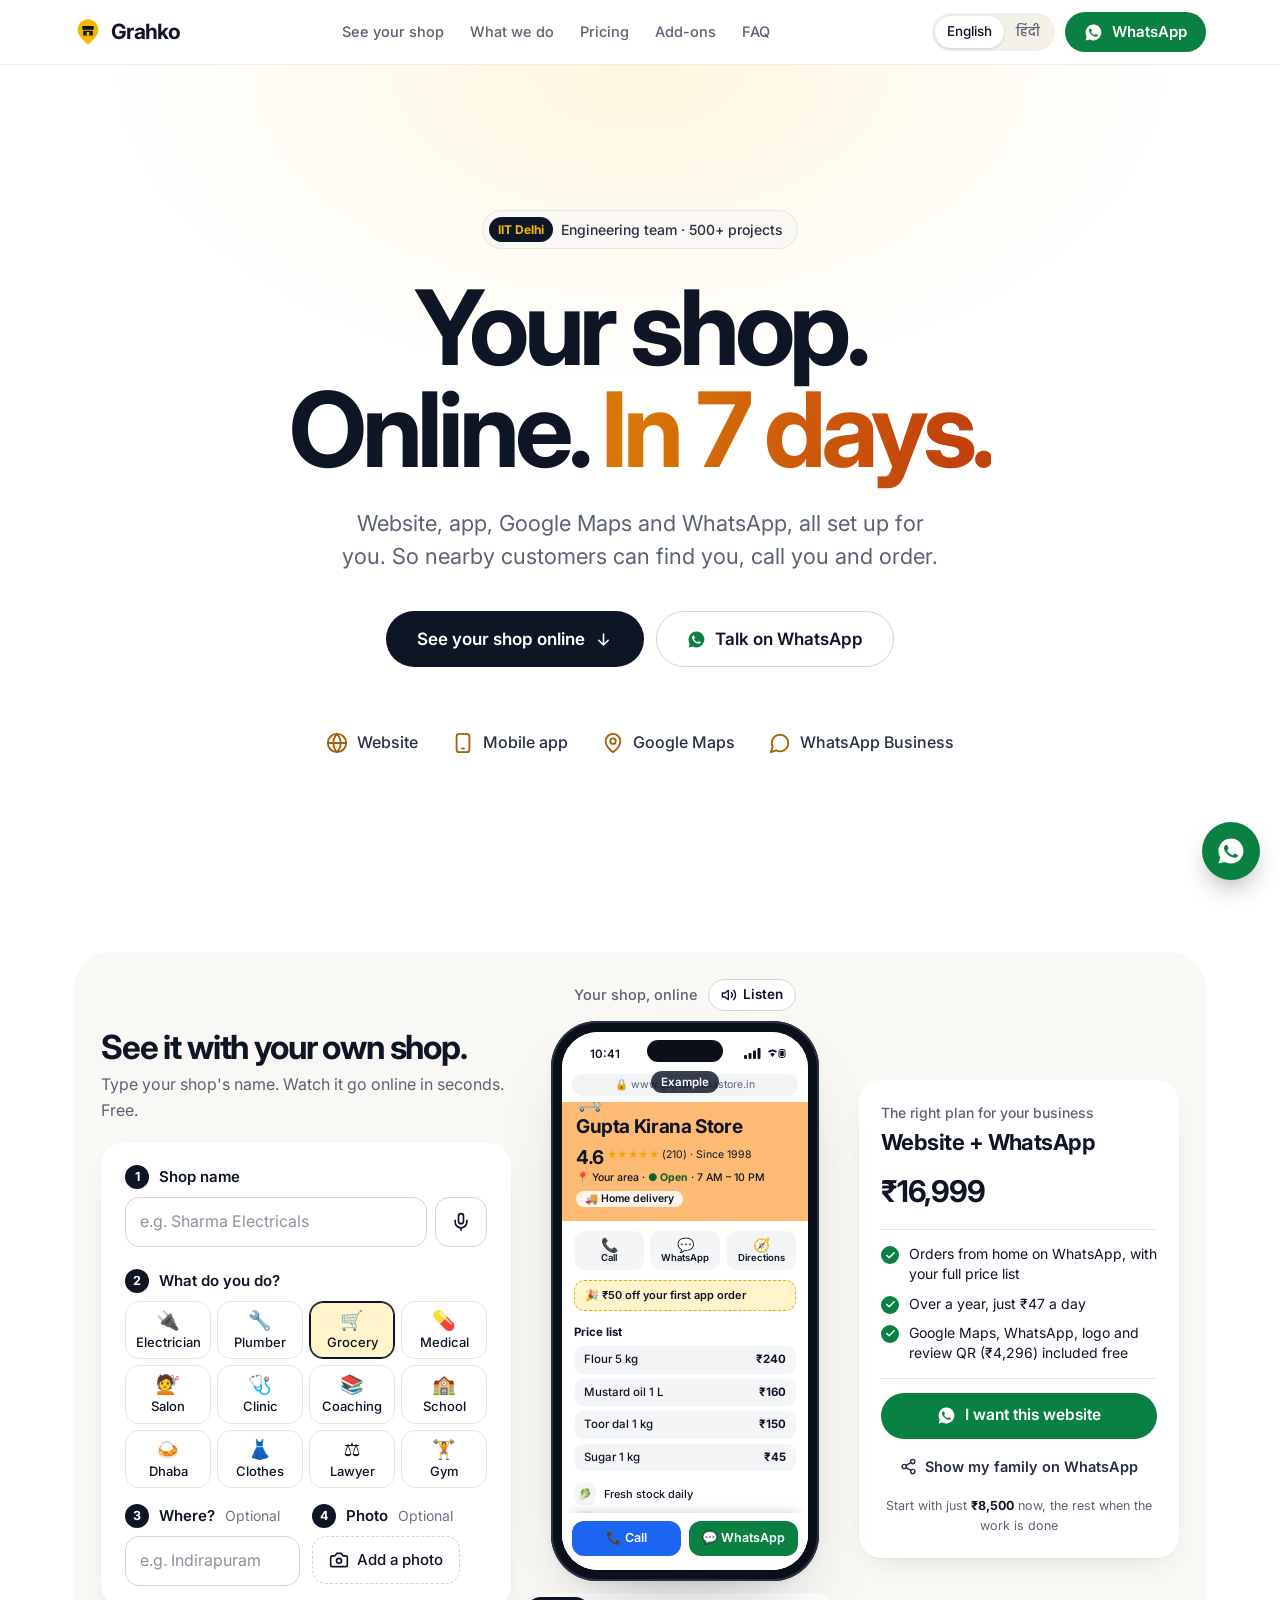
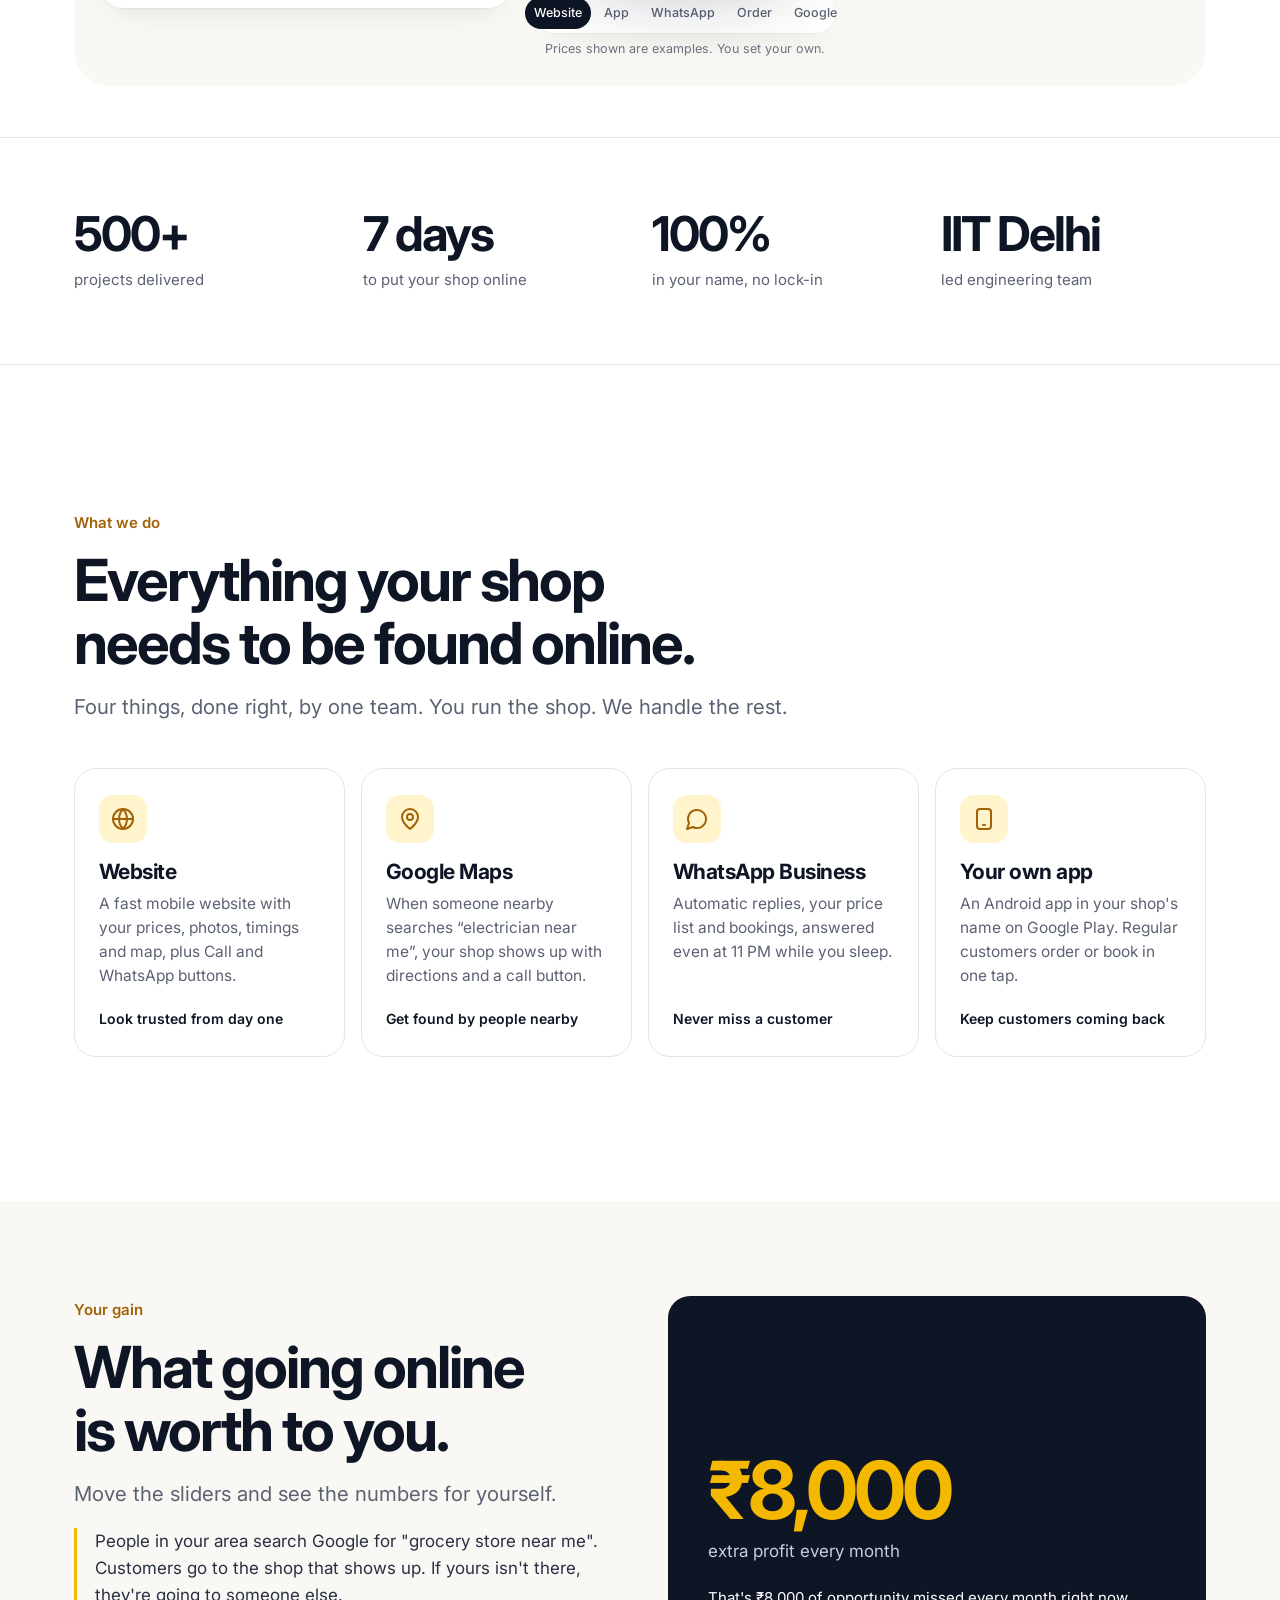
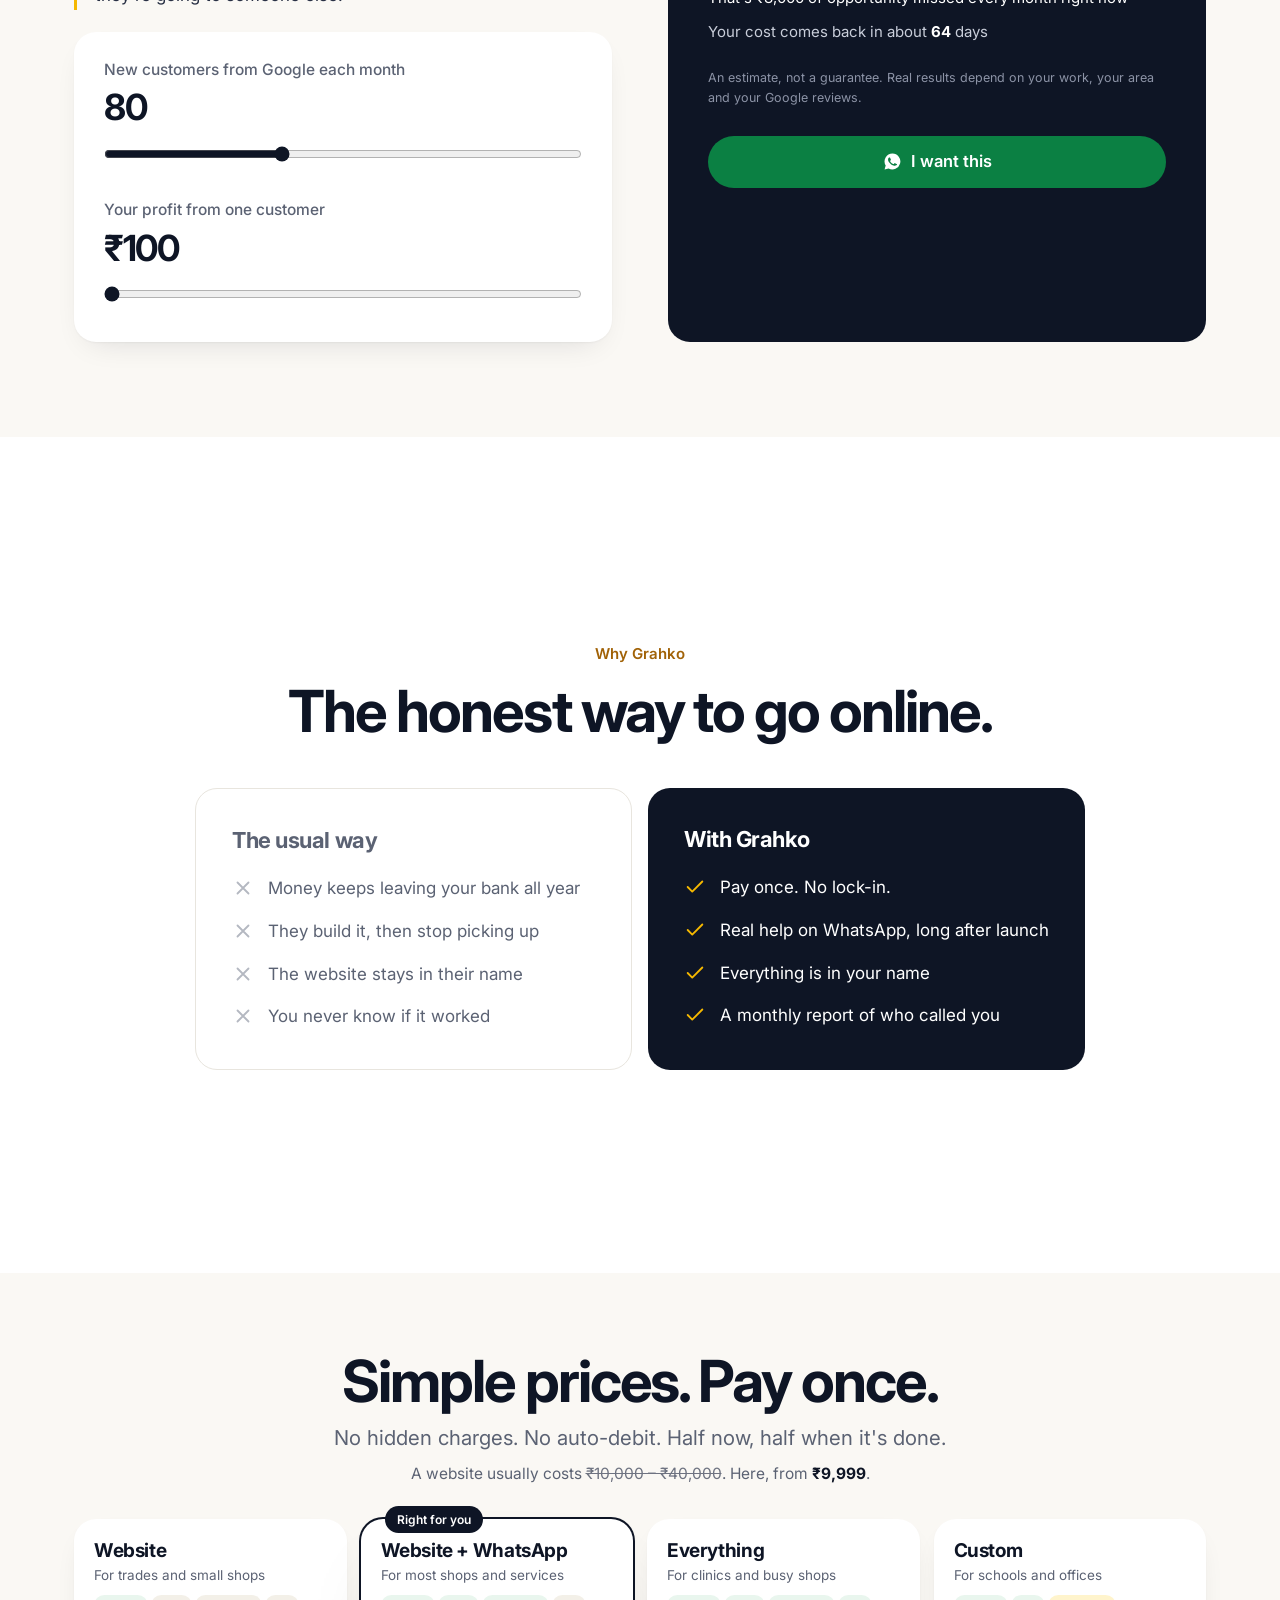
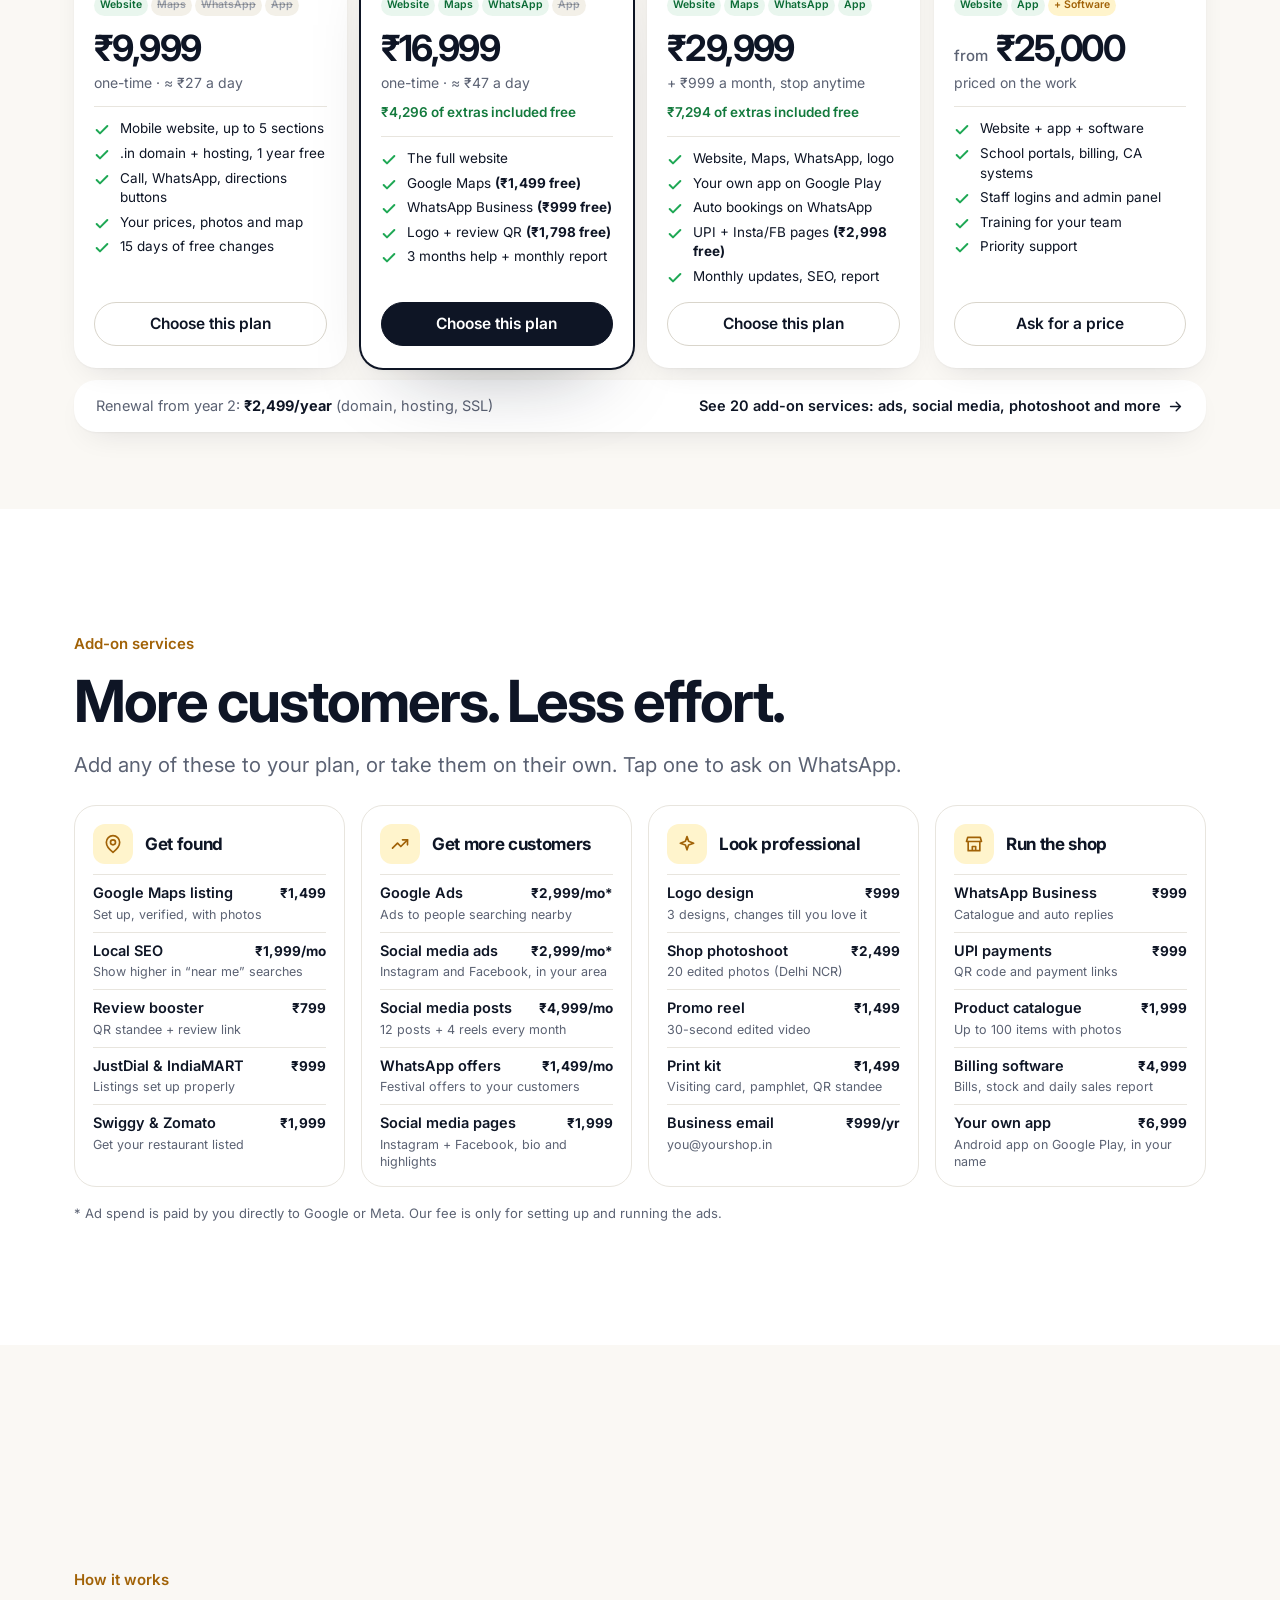
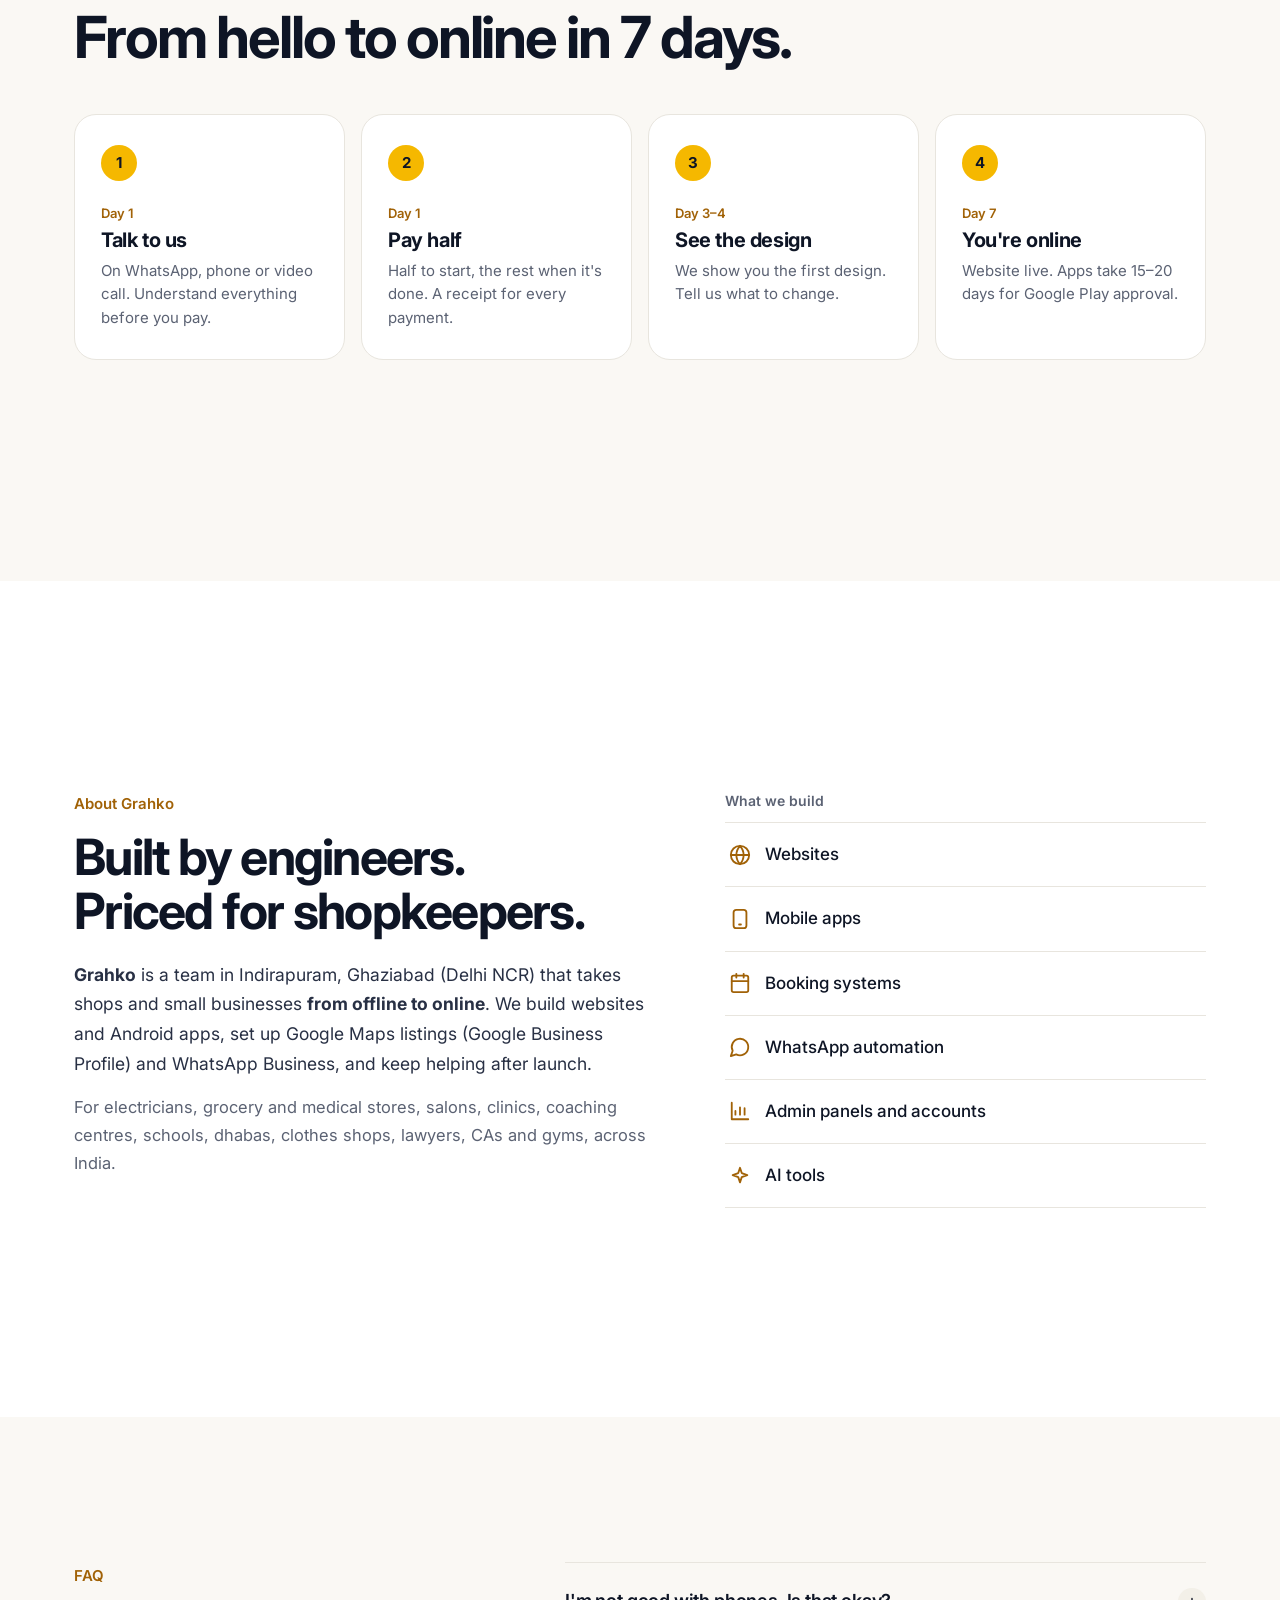
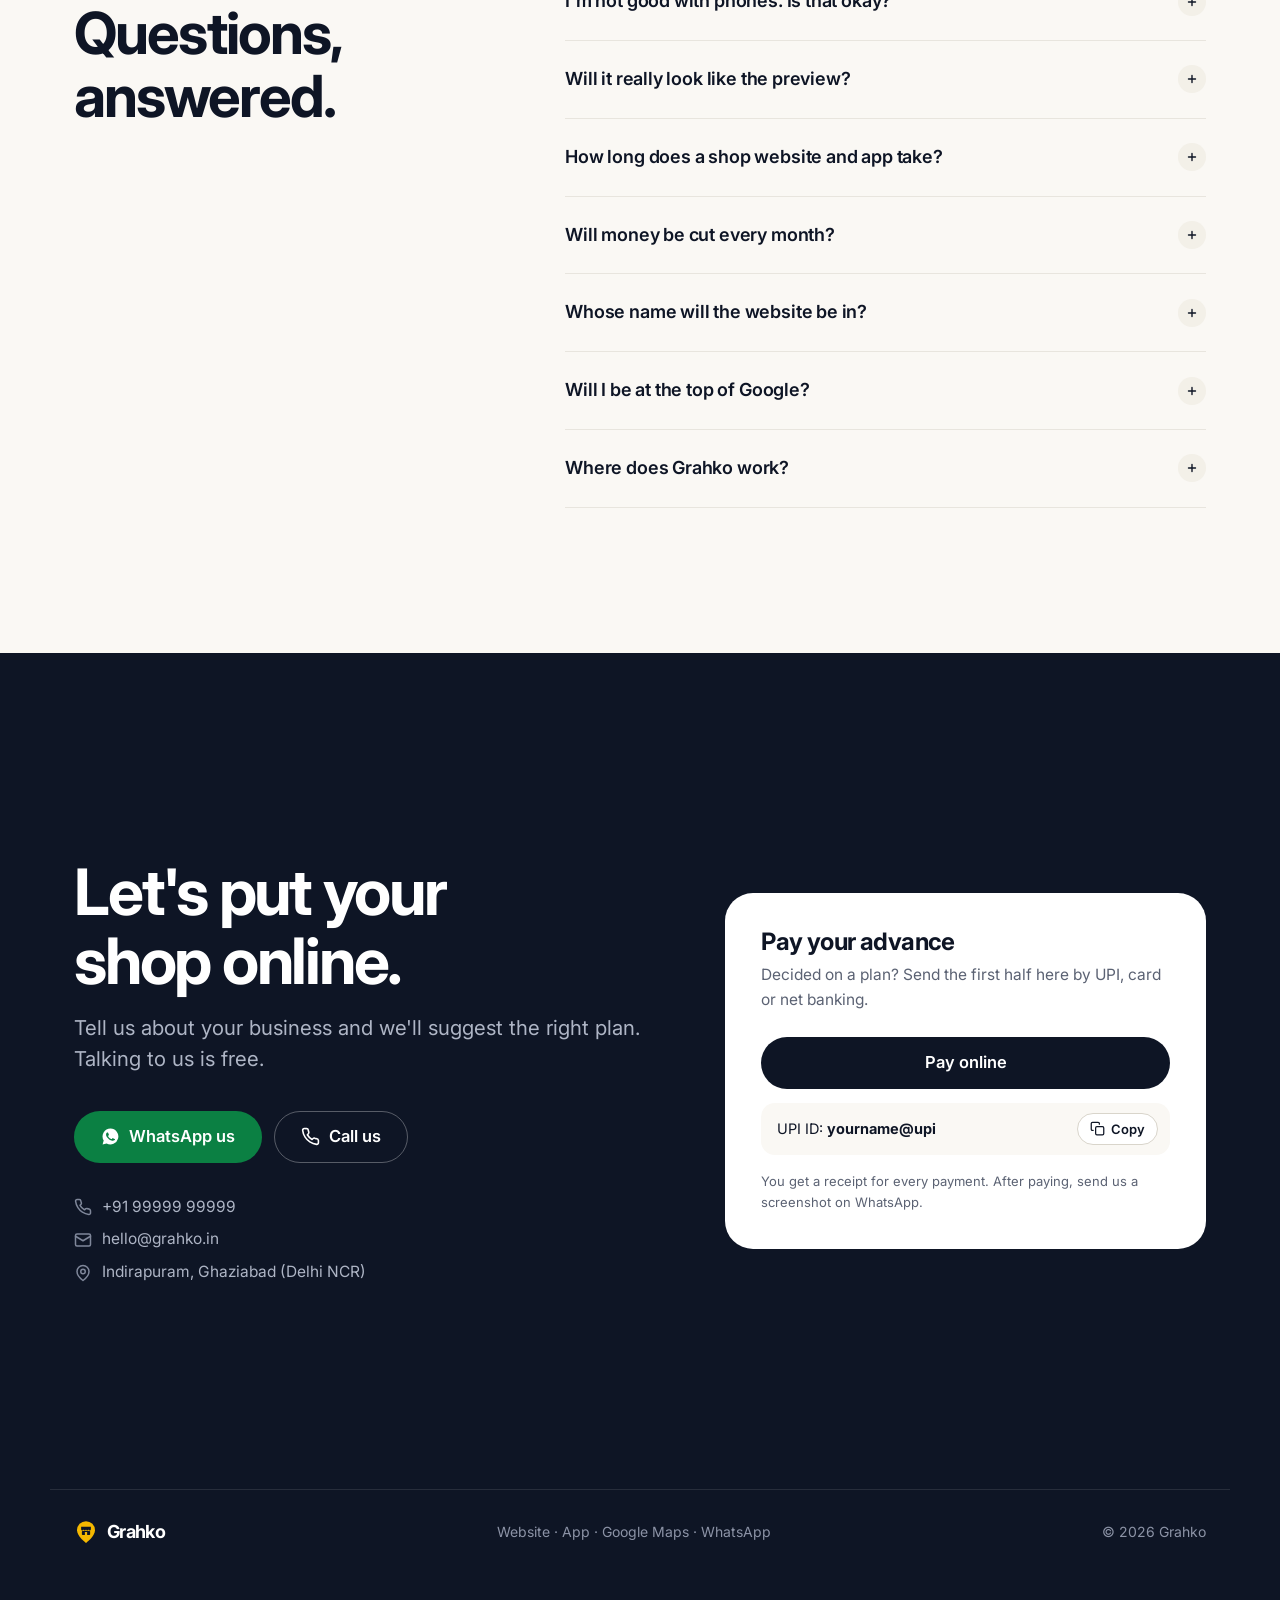
==== commit c03855b5: "Redefine plans: ₹9,999 is now Website + WhatsApp, app moves up - ₹9,999 plan becomes "Website + What" ====
--- a/index.html
+++ b/index.html
@@ -81,8 +81,8 @@
       "@type": "Offer",
       "itemOffered": {
        "@type": "Service",
-       "name": "Website + Android app",
-       "description": "Website, Android app on Google Play, Google Maps listing, WhatsApp Business setup and logo"
+       "name": "Website + WhatsApp",
+       "description": "Website, Google Maps listing, WhatsApp Business setup with catalogue and auto replies, logo and Google review QR standee"
       }
      },
      {
@@ -90,7 +90,7 @@
       "itemOffered": {
        "@type": "Service",
        "name": "Complete package",
-       "description": "Website, app, automatic WhatsApp bookings/orders, UPI payments, Instagram and Facebook pages, review QR standee, and monthly updates with local SEO"
+       "description": "Everything in Website + WhatsApp, plus an Android app on Google Play, automatic WhatsApp bookings/orders, UPI payments, Instagram and Facebook pages, and monthly updates with local SEO"
       }
      },
      {
@@ -114,7 +114,7 @@
       "itemOffered": {
        "@type": "Service",
        "name": "Branding and shop tools",
-       "description": "Logo design, shop photoshoot, promo reels, print kit, business email, UPI payments, product catalogue, billing and stock software, loyalty cards"
+       "description": "Logo design, shop photoshoot, promo reels, print kit, business email, UPI payments, product catalogue, billing and stock software, an Android app"
       }
      }
     ]
@@ -740,10 +740,9 @@
   }
 
   /* What each plan includes, at a glance */
-  .incl{display:flex;flex-wrap:wrap;gap:4px;margin-top:10px}
-  .incl > span{display:inline-flex;align-items:center;gap:3px;border-radius:999px;padding:2px 7px;font-size:11px;font-weight:600;background:var(--sand-2);color:#9AA0AC;text-decoration:line-through;text-decoration-color:rgba(0,0,0,.25)}
+  .incl{display:flex;flex-wrap:wrap;gap:3px;margin-top:10px}
+  .incl > span{display:inline-flex;align-items:center;gap:2px;border-radius:999px;padding:2px 6px;font-size:10.5px;font-weight:600;background:var(--sand-2);color:#9AA0AC;text-decoration:line-through;text-decoration-color:rgba(0,0,0,.25)}
   .incl > span.on{background:#E9F6EE;color:#0B6B35;text-decoration:none}
-  .incl > span.on:not(.plus)::before{content:"✓";font-weight:700}
   .incl > span.plus{background:var(--gold-soft);color:var(--gold-ink)}
   .extras{display:flex;justify-content:space-between;align-items:center;flex-wrap:wrap;gap:8px 24px;font-size:14.5px;color:var(--muted)}
   .extras b{color:var(--ink)}
@@ -1320,7 +1319,7 @@
         <span class="rec-tag"><span class="hi">आपके लिए सही</span><span class="en">Right for you</span></span>
         <h3><span class="hi">वेबसाइट</span><span class="en">Website</span></h3>
         <p class="for"><span class="hi">कारीगर और छोटी दुकानों के लिए</span><span class="en">For trades and small shops</span></p>
-        <div class="incl"><span class="on"><span class="hi">वेबसाइट</span><span class="en">Website</span></span><span><span class="hi">ऐप</span><span class="en">App</span></span><span>Maps</span><span>WhatsApp</span></div>
+        <div class="incl"><span class="on"><span class="hi">वेबसाइट</span><span class="en">Website</span></span><span>Maps</span><span>WhatsApp</span><span><span class="hi">ऐप</span><span class="en">App</span></span></div>
         <div class="price" data-p="web">₹4,999</div>
         <div class="once"><span class="hi">एक बार</span><span class="en">one-time</span><span class="perday" data-pd="web"></span></div>
         <div class="rec-extra js-rec-extra"></div>
@@ -1335,17 +1334,17 @@
       </div>
       <div class="plan" data-plan="app">
         <span class="rec-tag"><span class="hi">आपके लिए सही</span><span class="en">Right for you</span></span>
-        <h3><span class="hi">वेबसाइट + ऐप</span><span class="en">Website + App</span></h3>
-        <p class="for"><span class="hi">रोज़ ऑर्डर वाली दुकानों के लिए</span><span class="en">For shops that take daily orders</span></p>
-        <div class="incl"><span class="on"><span class="hi">वेबसाइट</span><span class="en">Website</span></span><span class="on"><span class="hi">ऐप</span><span class="en">App</span></span><span class="on">Maps</span><span class="on">WhatsApp</span></div>
+        <h3><span class="hi">वेबसाइट + WhatsApp</span><span class="en">Website + WhatsApp</span></h3>
+        <p class="for"><span class="hi">ज़्यादातर दुकानों और सर्विस के लिए</span><span class="en">For most shops and services</span></p>
+        <div class="incl"><span class="on"><span class="hi">वेबसाइट</span><span class="en">Website</span></span><span class="on">Maps</span><span class="on">WhatsApp</span><span><span class="hi">ऐप</span><span class="en">App</span></span></div>
         <div class="price" data-p="app">₹9,999</div>
         <div class="once"><span class="hi">एक बार</span><span class="en">one-time</span><span class="perday" data-pd="app"></span></div>
-        <div class="free-note"><span class="hi">₹3,497 का सामान फ्री</span><span class="en">₹3,497 of extras included free</span></div>
+        <div class="free-note"><span class="hi">₹4,296 का सामान फ्री</span><span class="en">₹4,296 of extras included free</span></div>
         <ul>
-          <li><span class="hi">पूरी वेबसाइट + Android ऐप</span><span class="en">Full website + Android app</span></li>
+          <li><span class="hi">पूरी वेबसाइट</span><span class="en">The full website</span></li>
           <li><span class="hi">Google Maps <b>(₹1,499 फ्री)</b></span><span class="en">Google Maps <b>(₹1,499 free)</b></span></li>
           <li><span class="hi">WhatsApp बिज़नेस <b>(₹999 फ्री)</b></span><span class="en">WhatsApp Business <b>(₹999 free)</b></span></li>
-          <li><span class="hi">दुकान का लोगो <b>(₹999 फ्री)</b></span><span class="en">Shop logo <b>(₹999 free)</b></span></li>
+          <li><span class="hi">लोगो + रिव्यू QR <b>(₹1,798 फ्री)</b></span><span class="en">Logo + review QR <b>(₹1,798 free)</b></span></li>
           <li><span class="hi">3 महीने फ्री मदद + हर महीने रिपोर्ट</span><span class="en">3 months help + monthly report</span></li>
         </ul>
         <a class="btn btn-line js-plan-btn" href="#"><span class="hi">यह प्लान चुनें</span><span class="en">Choose this plan</span></a>
@@ -1353,17 +1352,16 @@
       <div class="plan" data-plan="all">
         <span class="rec-tag"><span class="hi">आपके लिए सही</span><span class="en">Right for you</span></span>
         <h3><span class="hi">सब कुछ</span><span class="en">Everything</span></h3>
-        <p class="for"><span class="hi">क्लिनिक, सैलून और कोचिंग के लिए</span><span class="en">For clinics, salons and coaching</span></p>
-        <div class="incl"><span class="on"><span class="hi">वेबसाइट</span><span class="en">Website</span></span><span class="on"><span class="hi">ऐप</span><span class="en">App</span></span><span class="on">Maps</span><span class="on">WhatsApp</span></div>
+        <p class="for"><span class="hi">क्लिनिक और बड़ी दुकानों के लिए</span><span class="en">For clinics and busy shops</span></p>
+        <div class="incl"><span class="on"><span class="hi">वेबसाइट</span><span class="en">Website</span></span><span class="on">Maps</span><span class="on">WhatsApp</span><span class="on"><span class="hi">ऐप</span><span class="en">App</span></span></div>
         <div class="price" data-p="all">₹19,999</div>
         <div class="once"><span class="hi">+ ₹999 महीना, जब चाहें बंद</span><span class="en">+ ₹999 a month, stop anytime</span></div>
         <div class="free-note"><span class="hi">₹7,294 का सामान फ्री</span><span class="en">₹7,294 of extras included free</span></div>
         <ul>
-          <li><span class="hi">वेबसाइट, ऐप, Maps, WhatsApp, लोगो</span><span class="en">Website, app, Maps, WhatsApp, logo</span></li>
+          <li><span class="hi">वेबसाइट, Maps, WhatsApp, लोगो</span><span class="en">Website, Maps, WhatsApp, logo</span></li>
+          <li><span class="hi">Google Play पर आपका अपना ऐप</span><span class="en">Your own app on Google Play</span></li>
           <li><span class="hi">WhatsApp पर ऑटो बुकिंग/ऑर्डर</span><span class="en">Auto bookings on WhatsApp</span></li>
-
-          <li><span class="hi">Insta + FB पेज <b>(₹1,999 फ्री)</b></span><span class="en">Insta + FB pages <b>(₹1,999 free)</b></span></li>
-          <li><span class="hi">UPI + रिव्यू QR स्टैंडी <b>(फ्री)</b></span><span class="en">UPI + review QR standee <b>(free)</b></span></li>
+          <li><span class="hi">UPI + Insta/FB पेज <b>(₹2,998 फ्री)</b></span><span class="en">UPI + Insta/FB pages <b>(₹2,998 free)</b></span></li>
           <li><span class="hi">हर महीने बदलाव, SEO, रिपोर्ट</span><span class="en">Monthly updates, SEO, report</span></li>
         </ul>
         <a class="btn btn-line js-plan-btn" href="#"><span class="hi">यह प्लान चुनें</span><span class="en">Choose this plan</span></a>
@@ -1438,7 +1436,7 @@
           <li><a class="js-addon" href="#" data-en="UPI and online payments" data-hi="UPI और ऑनलाइन पेमेंट"><span class="ad-top"><b><span class="en">UPI payments</span><span class="hi">UPI पेमेंट</span></b><em>₹999</em></span><small><span class="en">QR code and payment links</span><span class="hi">QR कोड और पेमेंट लिंक</span></small></a></li>
           <li><a class="js-addon" href="#" data-en="Product catalogue" data-hi="प्रोडक्ट कैटलॉग"><span class="ad-top"><b><span class="en">Product catalogue</span><span class="hi">प्रोडक्ट कैटलॉग</span></b><em>₹1,999</em></span><small><span class="en">Up to 100 items with photos</span><span class="hi">फोटो के साथ 100 सामान तक</span></small></a></li>
           <li><a class="js-addon" href="#" data-en="Billing and stock software" data-hi="बिलिंग और स्टॉक सॉफ्टवेयर"><span class="ad-top"><b><span class="en">Billing software</span><span class="hi">बिलिंग सॉफ्टवेयर</span></b><em>₹4,999</em></span><small><span class="en">Bills, stock and daily sales report</span><span class="hi">बिल, स्टॉक और रोज़ की बिक्री</span></small></a></li>
-          <li><a class="js-addon" href="#" data-en="Loyalty card" data-hi="लॉयल्टी कार्ड"><span class="ad-top"><b><span class="en">Loyalty card</span><span class="hi">लॉयल्टी कार्ड</span></b><em>₹2,999</em></span><small><span class="en">Digital points for regulars</span><span class="hi">पक्के ग्राहकों के लिए डिजिटल पॉइंट</span></small></a></li>
+          <li><a class="js-addon" href="#" data-en="Android app" data-hi="Android ऐप"><span class="ad-top"><b><span class="en">Your own app</span><span class="hi">अपना ऐप</span></b><em>₹6,999</em></span><small><span class="en">Android app on Google Play, in your name</span><span class="hi">Google Play पर आपके नाम का ऐप</span></small></a></li>
         </ul>
       </div>
     </div>
@@ -1610,7 +1608,7 @@
       q:{hi:"मेडिकल स्टोर",en:"medical store"},
       msg:{hi:"पर्ची की फोटो भेजी है, दवा भेज दीजिए",en:"I've sent the prescription photo, please send the medicines"},
       order:{hi:"पर्ची वाली दवाइयाँ · घर पर",en:"Prescription medicines · home delivery"}},
-    salon:{e:"💇",c:"#F9A8D4",hi:"सैलून / पार्लर",en:"Salon / Parlour",plan:"all",profit:200,cust:40,
+    salon:{e:"💇",c:"#F9A8D4",hi:"सैलून / पार्लर",en:"Salon / Parlour",plan:"app",profit:200,cust:40,
       svc:{hi:["हेयर कट","फेशियल","दुल्हन मेकअप"],en:["Haircut","Facial","Bridal makeup"]},
       q:{hi:"सैलून",en:"salon"},
       msg:{hi:"कल शाम 6 बजे हेयर कट का टाइम मिलेगा?",en:"Can I get a haircut slot tomorrow at 6 PM?"},
@@ -1620,7 +1618,7 @@
       q:{hi:"डॉक्टर",en:"doctor"},
       msg:{hi:"कल सुबह डॉक्टर साहब मिलेंगे?",en:"Is the doctor available tomorrow morning?"},
       order:{hi:"डॉक्टर से मिलना · कल सुबह 11 बजे",en:"Doctor visit · Tomorrow 11 AM"}},
-    coaching:{e:"📚",c:"#C4B5FD",hi:"कोचिंग / ट्यूशन",en:"Coaching / Tuition",plan:"all",profit:1500,cust:10,
+    coaching:{e:"📚",c:"#C4B5FD",hi:"कोचिंग / ट्यूशन",en:"Coaching / Tuition",plan:"app",profit:1500,cust:10,
       svc:{hi:["क्लास 6 से 12","फ्री डेमो क्लास","टेस्ट सीरीज़"],en:["Class 6 to 12","Free demo class","Test series"]},
       q:{hi:"कोचिंग",en:"coaching"},
       msg:{hi:"बेटे के लिए 10वीं की कोचिंग चाहिए",en:"I need class 10 coaching for my son"},
@@ -1635,17 +1633,17 @@
       q:{hi:"ढाबा",en:"dhaba"},
       msg:{hi:"2 थाली पैक कर दो, 20 मिनट में आ रहा हूँ",en:"Please pack 2 thalis, coming in 20 minutes"},
       order:{hi:"2 थाली · पैक करनी है",en:"2 thalis · takeaway"}},
-    clothes:{e:"👗",c:"#FDA4AF",hi:"कपड़े की दुकान",en:"Clothes shop",plan:"all",profit:300,cust:30,
+    clothes:{e:"👗",c:"#FDA4AF",hi:"कपड़े की दुकान",en:"Clothes shop",plan:"app",profit:300,cust:30,
       svc:{hi:["साड़ी, सूट","बच्चों के कपड़े","शादी का कलेक्शन"],en:["Sarees, suits","Kids' clothes","Wedding collection"]},
       q:{hi:"कपड़े की दुकान",en:"clothes shop"},
       msg:{hi:"नया शादी वाला कलेक्शन आया है क्या?",en:"Has the new wedding collection arrived?"},
       order:{hi:"शादी का कलेक्शन · कल देखने आएंगे",en:"Wedding collection · visiting tomorrow"}},
-    lawyer:{e:"⚖️",c:"#CBD5E1",hi:"वकील / CA",en:"Lawyer / CA",plan:"all",profit:1500,cust:10,
+    lawyer:{e:"⚖️",c:"#CBD5E1",hi:"वकील / CA",en:"Lawyer / CA",plan:"app",profit:1500,cust:10,
       svc:{hi:["कोर्ट केस","GST, ITR","ज़मीन के कागज़"],en:["Court cases","GST, ITR","Property papers"]},
       q:{hi:"वकील",en:"lawyer"},
       msg:{hi:"GST रजिस्ट्रेशन करवाना है, फीस कितनी है?",en:"I need GST registration, what is the fee?"},
       order:{hi:"GST रजिस्ट्रेशन · मीटिंग कल 12 बजे",en:"GST registration · meeting tomorrow 12 PM"}},
-    gym:{e:"🏋️",c:"#FDE047",hi:"जिम",en:"Gym",plan:"all",profit:800,cust:10,
+    gym:{e:"🏋️",c:"#FDE047",hi:"जिम",en:"Gym",plan:"app",profit:800,cust:10,
       svc:{hi:["महीने की मेंबरशिप","पर्सनल ट्रेनर","सुबह-शाम बैच"],en:["Monthly membership","Personal trainer","Morning & evening batches"]},
       q:{hi:"जिम",en:"gym"},
       msg:{hi:"जिम की महीने की फीस कितनी है?",en:"What is the monthly gym fee?"},
@@ -1681,7 +1679,7 @@
       tiles:[["🚰","नल","Taps"],["🛁","बाथरूम","Bathroom"],["💧","टंकी","Tank"],["🔧","पाइप","Pipes"]],
       cta:{hi:"प्लंबर बुलाएँ",en:"Call a plumber"},quick:[["रेट बताइए","Send rates"],["आज आ सकते हो?","Can you come today?"]],
       slot:{svc:{hi:"नल ठीक करना",en:"Tap repair"},when:{hi:"कल सुबह 9 बजे",en:"Tomorrow, 9 AM"},who:"सुनीता / Sunita"}},
-    kirana:{why:{hi:"ऐप से घर बैठे ऑर्डर, और WhatsApp पर पूरी रेट लिस्ट",en:"Orders from home through your app, full price list on WhatsApp"},tag:{hi:"🚚 घर तक डिलीवरी",en:"🚚 Home delivery"},hours:{hi:"सुबह 7 – रात 10",en:"7 AM – 10 PM"},kind:"order",
+    kirana:{why:{hi:"पूरी रेट लिस्ट के साथ WhatsApp पर घर बैठे ऑर्डर",en:"Orders from home on WhatsApp, with your full price list"},tag:{hi:"🚚 घर तक डिलीवरी",en:"🚚 Home delivery"},hours:{hi:"सुबह 7 – रात 10",en:"7 AM – 10 PM"},kind:"order",
       items:[["आटा 5 किलो","Flour 5 kg","₹240"],["सरसों तेल 1 लीटर","Mustard oil 1 L","₹160"],["अरहर दाल 1 किलो","Toor dal 1 kg","₹150"],["चीनी 1 किलो","Sugar 1 kg","₹45"]],
       tiles:[["🍚","राशन","Groceries"],["🥛","दूध-दही","Dairy"],["🧴","साबुन-तेल","Soap & oil"],["🍪","बिस्कुट-नमकीन","Snacks"]],
       cta:{hi:"ऑर्डर करें",en:"Order now"},quick:[["लिस्ट भेजें","Send my list"],["डिलीवरी कब तक?","When will it arrive?"]],
@@ -1691,7 +1689,7 @@
       tiles:[["📸","पर्ची भेजें","Send prescription"],["💊","दवाइयाँ","Medicines"],["🩺","हेल्थ डिवाइस","Devices"],["👶","बेबी केयर","Baby care"]],
       cta:{hi:"पर्ची भेजें",en:"Send prescription"},quick:[["पर्ची भेज रहा हूँ","Sending prescription"],["दवा मिलेगी?","Is it available?"]],
       order:{rows:[["पर्ची की 3 दवाइयाँ","3 prescribed medicines","₹420"],["घर तक डिलीवरी","Home delivery","₹0"]],total:"₹420",who:"गुप्ता जी, सेक्टर 5 / Mr Gupta, Sector 5"}},
-    salon:{why:{hi:"पहले से टाइम बुकिंग और ग्राहक को अपने आप रिमाइंडर",en:"Advance slot booking with automatic reminders"},tag:{hi:"📅 पहले से टाइम बुक, बिना इंतज़ार",en:"📅 Book ahead, no waiting"},hours:{hi:"सुबह 10 – रात 9",en:"10 AM – 9 PM"},kind:"slot",
+    salon:{why:{hi:"WhatsApp पर टाइम बुकिंग, रेट लिस्ट एक टच में",en:"Slot bookings on WhatsApp, rate list one tap away"},tag:{hi:"📅 पहले से टाइम बुक, बिना इंतज़ार",en:"📅 Book ahead, no waiting"},hours:{hi:"सुबह 10 – रात 9",en:"10 AM – 9 PM"},kind:"slot",
       items:[["हेयर कट","Haircut","₹150"],["फेशियल","Facial","₹500"],["हेयर कलर","Hair colour","₹800"],["दुल्हन मेकअप","Bridal makeup","₹8,000 से"]],
       tiles:[["✂️","हेयर","Hair"],["💆","फेशियल","Facial"],["💅","नेल्स","Nails"],["👰","दुल्हन","Bridal"]],
       cta:{hi:"टाइम बुक करें",en:"Book a slot"},quick:[["आज का टाइम?","Today's slots?"],["रेट लिस्ट भेजें","Send price list"]],
@@ -1701,7 +1699,7 @@
       tiles:[["👨‍⚕️","डॉक्टर","Doctor"],["🧪","जाँच","Tests"],["💊","दवा","Medicines"],["🏠","घर पर","Home visit"]],
       cta:{hi:"नंबर लगाएँ",en:"Get a token"},quick:[["आज डॉक्टर हैं?","Is the doctor in today?"],["फीस कितनी है?","What's the fee?"]],
       slot:{svc:{hi:"डॉक्टर से मिलना · नंबर 7",en:"Doctor visit · token 7"},when:{hi:"कल सुबह 11 बजे",en:"Tomorrow, 11 AM"},who:"रमेश / Ramesh"}},
-    coaching:{why:{hi:"डेमो क्लास बुकिंग, फीस रिमाइंडर और पेरेंट्स को अपने आप मैसेज",en:"Demo bookings, fee reminders and automatic messages to parents"},tag:{hi:"🎯 फ्री डेमो क्लास",en:"🎯 Free demo class"},hours:{hi:"दोपहर 2 – रात 8",en:"2 PM – 8 PM"},kind:"slot",
+    coaching:{why:{hi:"WhatsApp पर डेमो क्लास बुकिंग, और पेरेंट्स आपको Google पर ढूंढें",en:"Demo class bookings on WhatsApp, and parents find you on Google"},tag:{hi:"🎯 फ्री डेमो क्लास",en:"🎯 Free demo class"},hours:{hi:"दोपहर 2 – रात 8",en:"2 PM – 8 PM"},kind:"slot",
       items:[["क्लास 9-10","Class 9-10","₹1,200/महीना"],["क्लास 11-12","Class 11-12","₹1,800/महीना"],["टेस्ट सीरीज़","Test series","₹500"],["स्पोकन इंग्लिश","Spoken English","₹999/महीना"]],
       tiles:[["📖","क्लासेस","Classes"],["📝","टेस्ट","Tests"],["🏆","रिज़ल्ट","Results"],["🎥","वीडियो","Videos"]],
       cta:{hi:"डेमो क्लास बुक करें",en:"Book a demo class"},quick:[["फीस बताइए","Tell me the fees"],["बैच टाइमिंग?","Batch timings?"]],
@@ -1711,22 +1709,22 @@
       tiles:[["📝","एडमिशन","Admissions"],["💰","फीस","Fees"],["📢","नोटिस","Notices"],["🚌","बस","Bus"]],
       cta:{hi:"एडमिशन पूछें",en:"Ask about admission"},quick:[["फीस बताइए","Tell me the fees"],["एडमिशन कब तक?","Last date for admission?"]],
       slot:{svc:{hi:"एडमिशन पूछताछ · नर्सरी",en:"Admission enquiry · Nursery"},when:{hi:"शनिवार सुबह 10 बजे",en:"Saturday, 10 AM"},who:"वर्मा परिवार / Verma family"}},
-    dhaba:{why:{hi:"ऐप और WhatsApp से सीधे ऑर्डर, किसी को कमीशन नहीं",en:"Direct orders on your app and WhatsApp, no commission to anyone"},tag:{hi:"🛵 30 मिनट में डिलीवरी",en:"🛵 Delivery in 30 minutes"},hours:{hi:"सुबह 11 – रात 11",en:"11 AM – 11 PM"},kind:"order",
+    dhaba:{why:{hi:"मेन्यू के साथ WhatsApp पर सीधे ऑर्डर, किसी को कमीशन नहीं",en:"Direct orders on WhatsApp with your menu, no commission to anyone"},tag:{hi:"🛵 30 मिनट में डिलीवरी",en:"🛵 Delivery in 30 minutes"},hours:{hi:"सुबह 11 – रात 11",en:"11 AM – 11 PM"},kind:"order",
       items:[["वेज थाली","Veg thali","₹120"],["आलू पराठा","Aloo paratha","₹50"],["दाल मखनी","Dal makhani","₹140"],["लस्सी","Lassi","₹40"]],
       tiles:[["🍛","थाली","Thali"],["🫓","पराठे","Parathas"],["🥘","सब्ज़ी","Curries"],["🥤","ड्रिंक्स","Drinks"]],
       cta:{hi:"ऑर्डर करें",en:"Order now"},quick:[["आज का मेनू?","Today's menu?"],["पैक कर दो","Pack it for me"]],
       order:{rows:[["2 वेज थाली","2 veg thali","₹240"],["2 लस्सी","2 lassi","₹80"]],total:"₹320",who:"पैक करके रखना है / Takeaway"}},
-    clothes:{why:{hi:"पूरा कलेक्शन फोटो के साथ ऑनलाइन, WhatsApp पर सीधे ऑर्डर, और नया माल आते ही ग्राहकों को अपने आप मैसेज",en:"Your full collection online with photos, direct WhatsApp orders, and automatic messages when new stock arrives"},tag:{hi:"✨ नया शादी कलेक्शन",en:"✨ New wedding collection"},hours:{hi:"सुबह 10 – रात 9",en:"10 AM – 9 PM"},kind:"slot",
+    clothes:{why:{hi:"पूरा कलेक्शन फोटो के साथ WhatsApp कैटलॉग में, ऑर्डर सीधे WhatsApp पर",en:"Your collection with photos in a WhatsApp catalogue, orders straight on WhatsApp"},tag:{hi:"✨ नया शादी कलेक्शन",en:"✨ New wedding collection"},hours:{hi:"सुबह 10 – रात 9",en:"10 AM – 9 PM"},kind:"slot",
       items:[["साड़ी","Sarees","₹799 से"],["सूट","Suits","₹599 से"],["लहंगा","Lehenga","₹2,999 से"],["बच्चों के कपड़े","Kids' wear","₹299 से"]],
       tiles:[["🥻","साड़ी","Sarees"],["👗","सूट","Suits"],["👰","लहंगा","Lehenga"],["🧒","बच्चे","Kids"]],
       cta:{hi:"कलेक्शन देखें",en:"See collection"},quick:[["फोटो भेजिए","Send photos"],["साइज़ मिलेगा?","Is my size there?"]],
       slot:{svc:{hi:"शादी का कलेक्शन देखना",en:"Wedding collection visit"},when:{hi:"कल शाम 5 बजे",en:"Tomorrow, 5 PM"},who:"नेहा / Neha"}},
-    lawyer:{why:{hi:"क्लाइंट मीटिंग अपने आप बुक, कागज़ WhatsApp पर, और तारीख का रिमाइंडर",en:"Client meetings booked automatically, documents on WhatsApp, and date reminders"},tag:{hi:"📞 पहली सलाह फोन पर",en:"📞 First advice on phone"},hours:{hi:"सुबह 10 – शाम 6",en:"10 AM – 6 PM"},kind:"slot",
+    lawyer:{why:{hi:"क्लाइंट आपको Google पर ढूंढें और WhatsApp पर मीटिंग बुक करें",en:"Clients find you on Google and book a meeting on WhatsApp"},tag:{hi:"📞 पहली सलाह फोन पर",en:"📞 First advice on phone"},hours:{hi:"सुबह 10 – शाम 6",en:"10 AM – 6 PM"},kind:"slot",
       items:[["GST रजिस्ट्रेशन","GST registration","₹1,500"],["ITR फाइलिंग","ITR filing","₹999"],["केस में सलाह","Case advice","₹500"],["ज़मीन के कागज़","Property papers","₹2,000 से"]],
       tiles:[["🧾","GST","GST"],["📄","ITR","ITR"],["⚖️","केस","Cases"],["🏠","प्रॉपर्टी","Property"]],
       cta:{hi:"मीटिंग बुक करें",en:"Book a meeting"},quick:[["फीस बताइए","Tell me the fee"],["कौन से कागज़ चाहिए?","Which documents?"]],
       slot:{svc:{hi:"GST रजिस्ट्रेशन मीटिंग",en:"GST registration meeting"},when:{hi:"कल दोपहर 12 बजे",en:"Tomorrow, 12 PM"},who:"अग्रवाल ट्रेडर्स / Agarwal Traders"}},
-    gym:{why:{hi:"फ्री ट्रायल बुकिंग, और मेंबरशिप खत्म होने से पहले अपने आप रिमाइंडर",en:"Free-trial bookings and automatic reminders before membership ends"},tag:{hi:"🎁 1 दिन फ्री ट्रायल",en:"🎁 1-day free trial"},hours:{hi:"सुबह 5 – रात 10",en:"5 AM – 10 PM"},kind:"slot",
+    gym:{why:{hi:"WhatsApp पर फ्री ट्रायल बुकिंग, और Google Maps पर आपका जिम",en:"Free-trial bookings on WhatsApp, and your gym on Google Maps"},tag:{hi:"🎁 1 दिन फ्री ट्रायल",en:"🎁 1-day free trial"},hours:{hi:"सुबह 5 – रात 10",en:"5 AM – 10 PM"},kind:"slot",
       items:[["1 महीना","1 month","₹800"],["3 महीने","3 months","₹2,100"],["पर्सनल ट्रेनर","Personal trainer","₹3,000/महीना"],["डाइट प्लान","Diet plan","₹500"]],
       tiles:[["🏋️","जिम","Gym"],["🧘","योगा","Yoga"],["🥗","डाइट","Diet"],["👟","ट्रेनर","Trainer"]],
       cta:{hi:"फ्री ट्रायल बुक करें",en:"Book free trial"},quick:[["फीस बताइए","Tell me the fees"],["टाइमिंग?","Timings?"]],
@@ -1940,7 +1938,7 @@
 
   const PLANS = {
     web:{hi:"वेबसाइट + Google पर दुकान",en:"Website + shop on Google"},
-    app:{hi:"वेबसाइट + ऐप",en:"Website + App"},
+    app:{hi:"वेबसाइट + WhatsApp",en:"Website + WhatsApp"},
     all:{hi:"सब कुछ (अपने आप ऑर्डर/बुकिंग)",en:"Everything (auto orders/bookings)"},
     big:{hi:"स्कूल पोर्टल",en:"School portal",from:true}
   };
@@ -1953,7 +1951,7 @@
   const recPrice = k => priceNow(k) + addOn(k);
   const recWas   = k => priceWas(k) ? priceWas(k) + addOn(k) : null;
   const planName = k => (k === "web" && !withGoogle) ? {hi:"सिर्फ वेबसाइट",en:"Website only"} : PLANS[k];
-  const PLAN_CARD_NAME = {web:{hi:"सिर्फ वेबसाइट",en:"Website only"},app:{hi:"वेबसाइट + ऐप",en:"Website + App"},all:{hi:"सब कुछ",en:"Everything"},big:{hi:"बड़ा काम",en:"Big projects"}};
+  const PLAN_CARD_NAME = {web:{hi:"सिर्फ वेबसाइट",en:"Website only"},app:{hi:"वेबसाइट + WhatsApp",en:"Website + WhatsApp"},all:{hi:"सब कुछ",en:"Everything"},big:{hi:"बड़ा काम",en:"Big projects"}};
 
   const $ = s => document.querySelector(s);
   const $$ = s => document.querySelectorAll(s);
@@ -2016,7 +2014,7 @@
       ? (perDay <= 20 ? `रोज़ सिर्फ ₹${perDay}, एक चाय से भी कम` : `पूरे साल का हिसाब: रोज़ सिर्फ ₹${perDay}`)
       : (perDay <= 20 ? `Just ₹${perDay} a day, less than a cup of tea` : `Over a year, just ₹${perDay} a day`);
     const FREE = {
-      app: {hi:"Google Maps, WhatsApp सेटअप और लोगो (₹3,497) फ्री", en:"Google Maps, WhatsApp setup and logo (₹3,497) included free"},
+      app: {hi:"Google Maps, WhatsApp, लोगो और रिव्यू QR (₹4,296) फ्री", en:"Google Maps, WhatsApp, logo and review QR (₹4,296) included free"},
       all: {hi:"₹7,294 का सामान फ्री: Google Maps, WhatsApp, लोगो, UPI, सोशल पेज, रिव्यू QR", en:"₹7,294 of extras free: Google Maps, WhatsApp, logo, UPI, social pages, review QR"}
     };
     const freeTxt = FREE[t.plan] ? FREE[t.plan][lang] : "";
@@ -2113,8 +2111,8 @@
     const back = $("#oBack");
     if (net <= 0) {
       back.innerHTML = lang === "hi"
-        ? `इतने ग्राहकों में महीने का खर्चा भी नहीं निकलेगा। आपके लिए <b>"वेबसाइट + ऐप"</b> (बिना महीने के चार्ज) बेहतर रहेगा।`
-        : `At this level the monthly fee won't be covered. <b>"Website + App"</b> (no monthly charge) suits you better.`;
+        ? `इतने ग्राहकों में महीने का खर्चा भी नहीं निकलेगा। आपके लिए <b>"वेबसाइट + WhatsApp"</b> (बिना महीने के चार्ज) बेहतर रहेगा।`
+        : `At this level the monthly fee won't be covered. <b>"Website + WhatsApp"</b> (no monthly charge) suits you better.`;
     } else if (days > 365) {
       back.innerHTML = lang === "hi"
         ? `इतने कम ग्राहकों में खर्चा निकलने में <b>1 साल से ज़्यादा</b> लगेगा। ग्राहक बढ़ाने के लिए Google रिव्यू सबसे ज़रूरी हैं।`
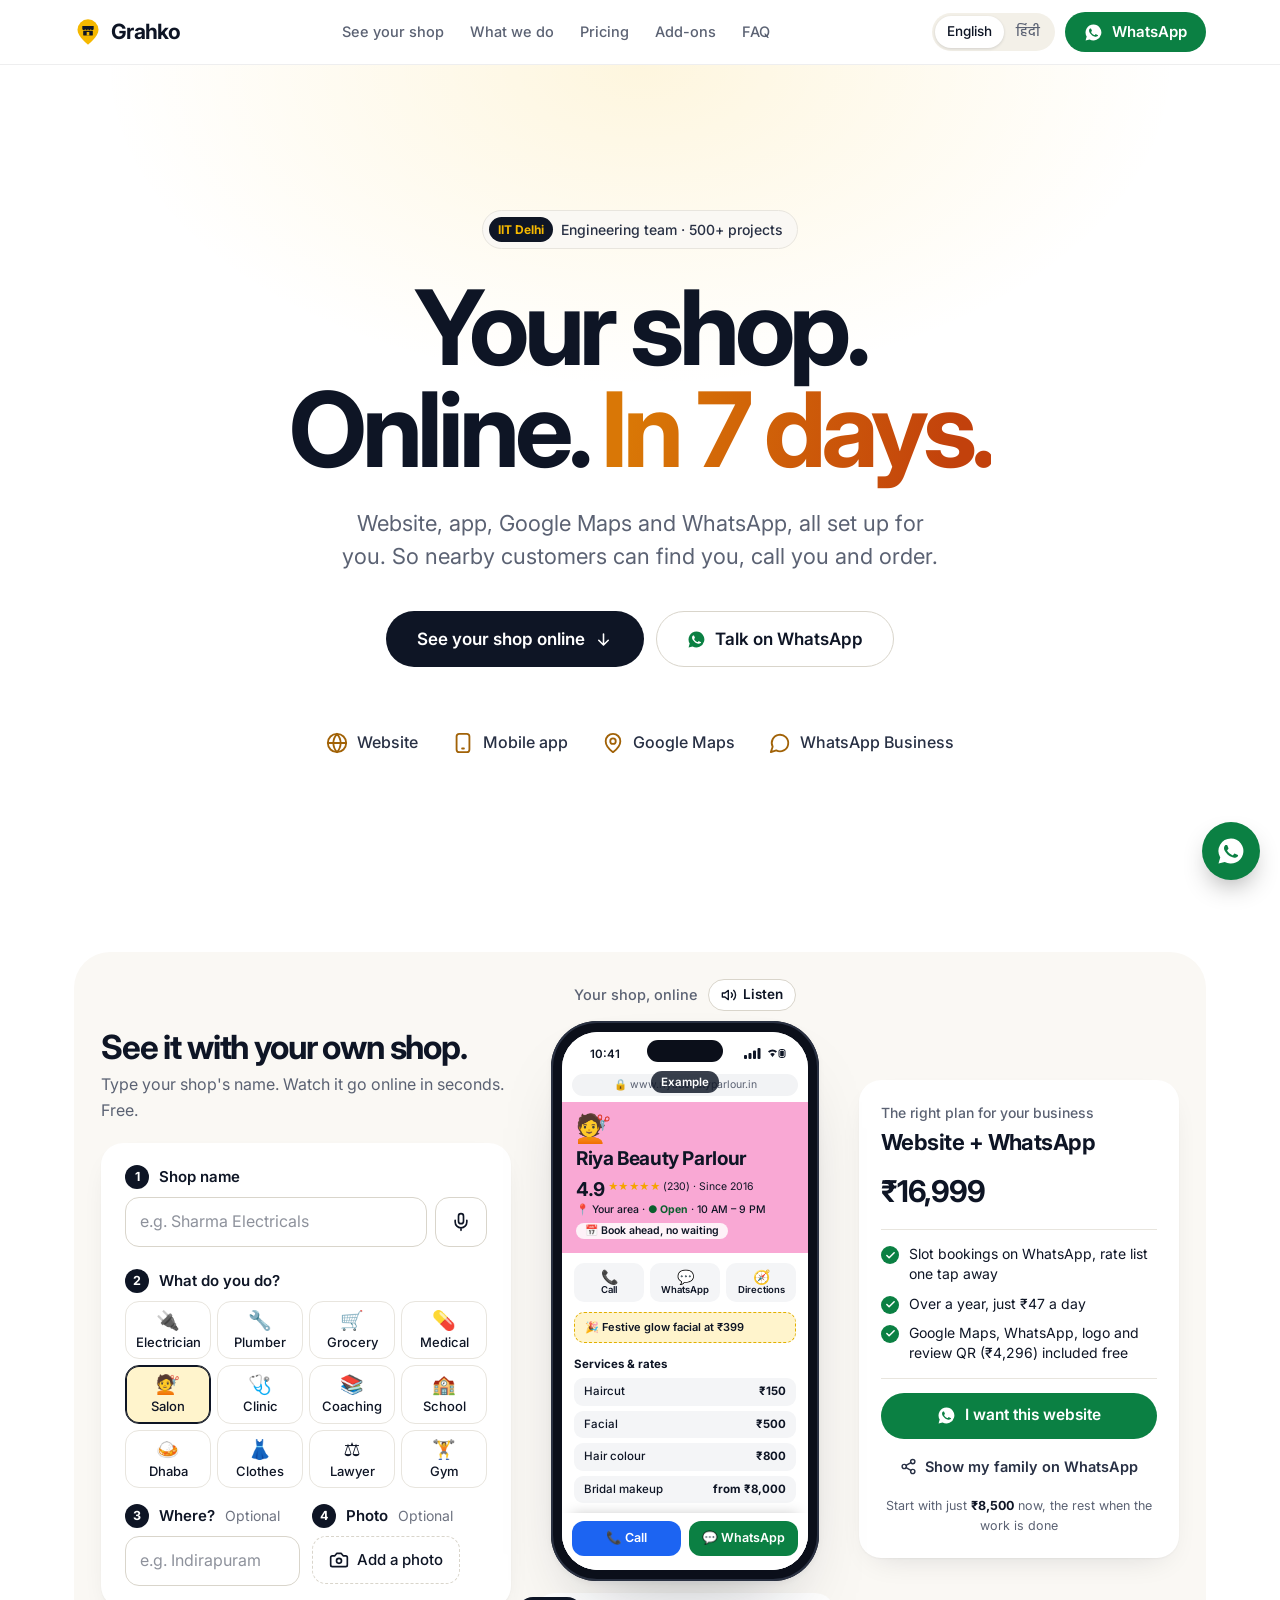
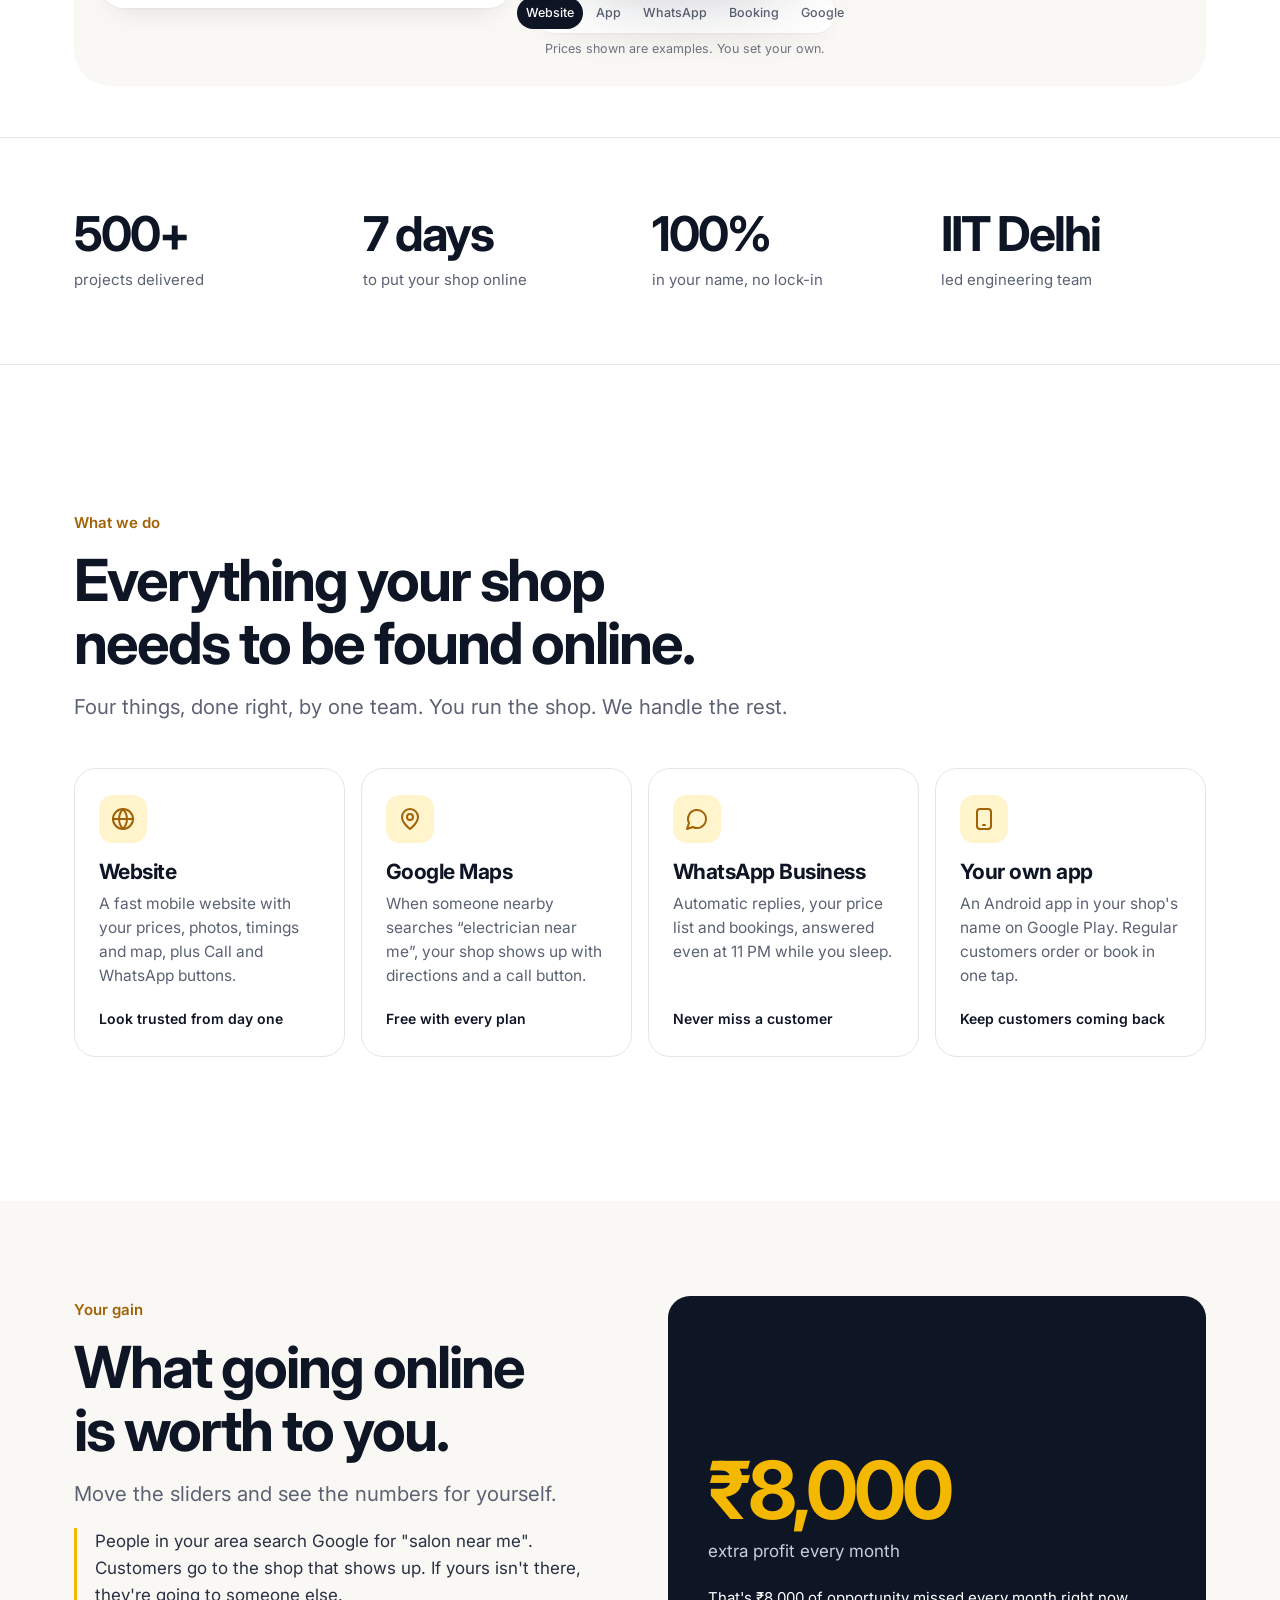
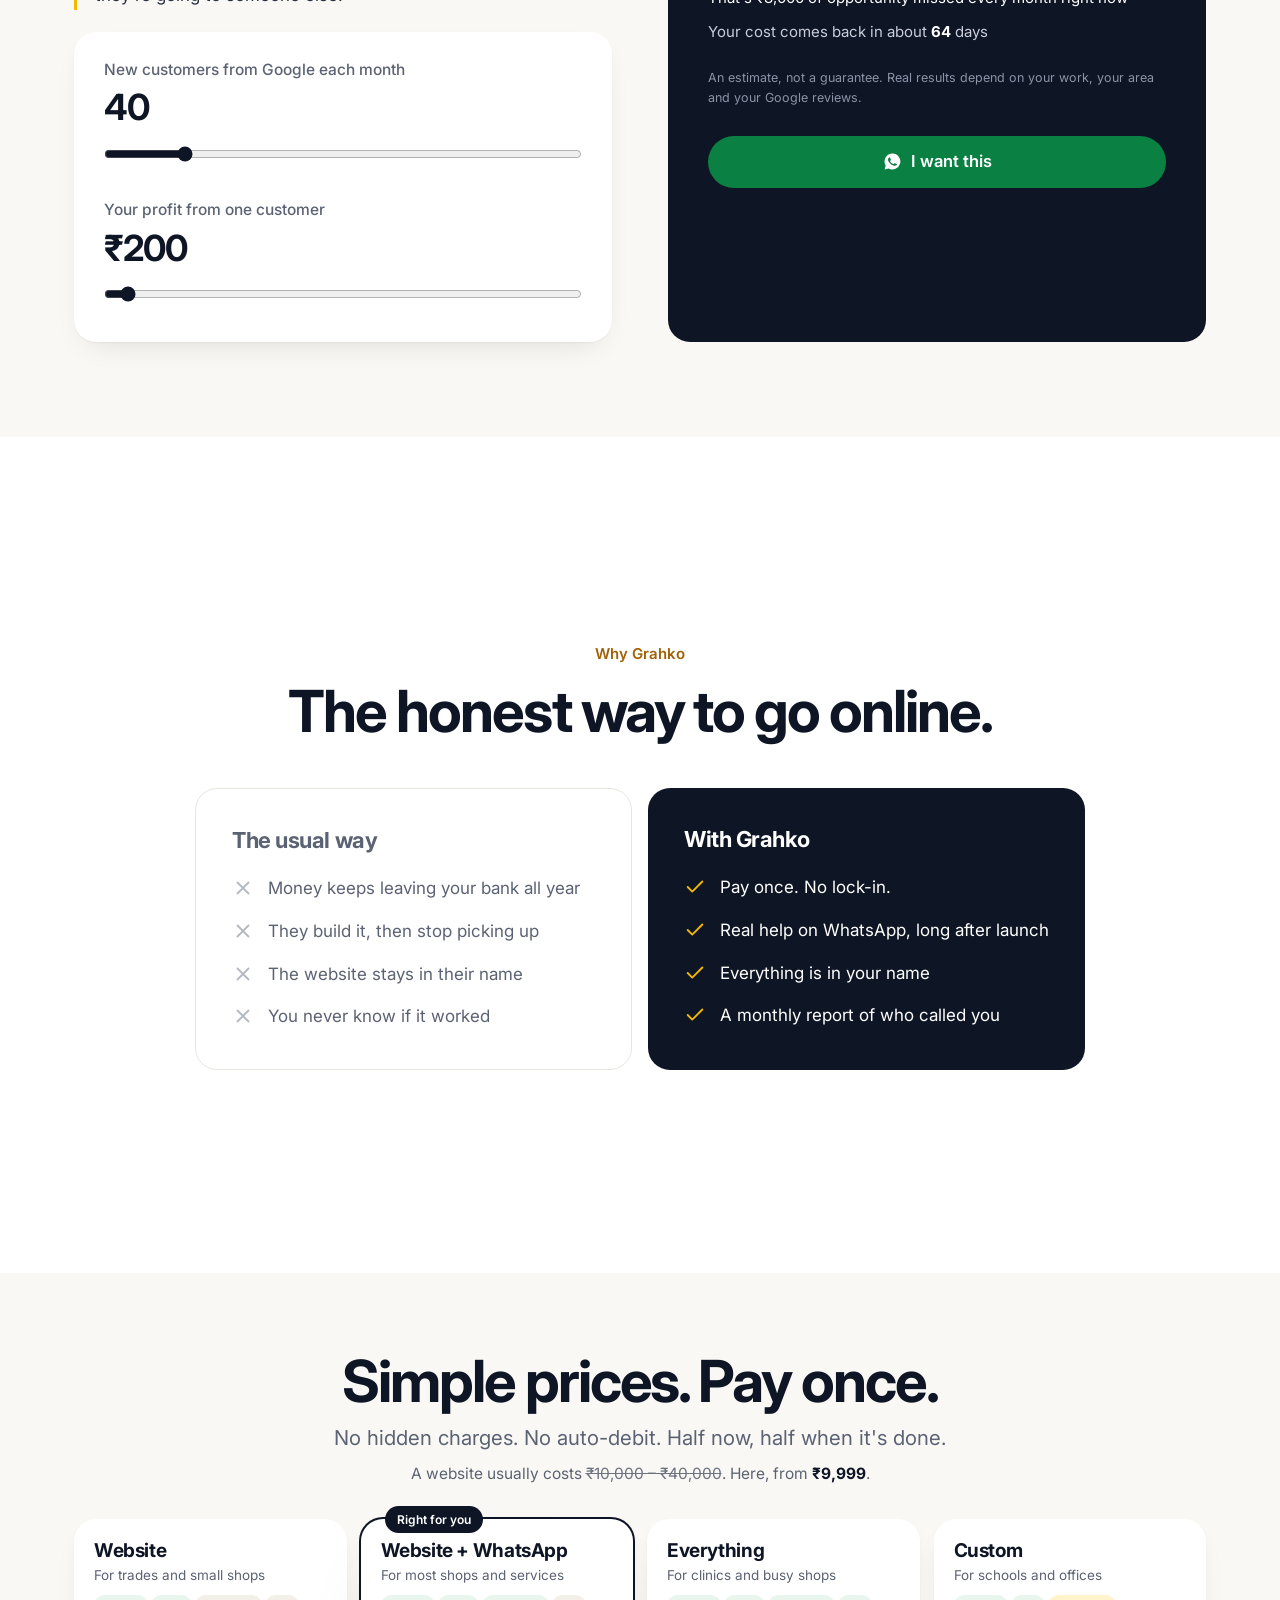
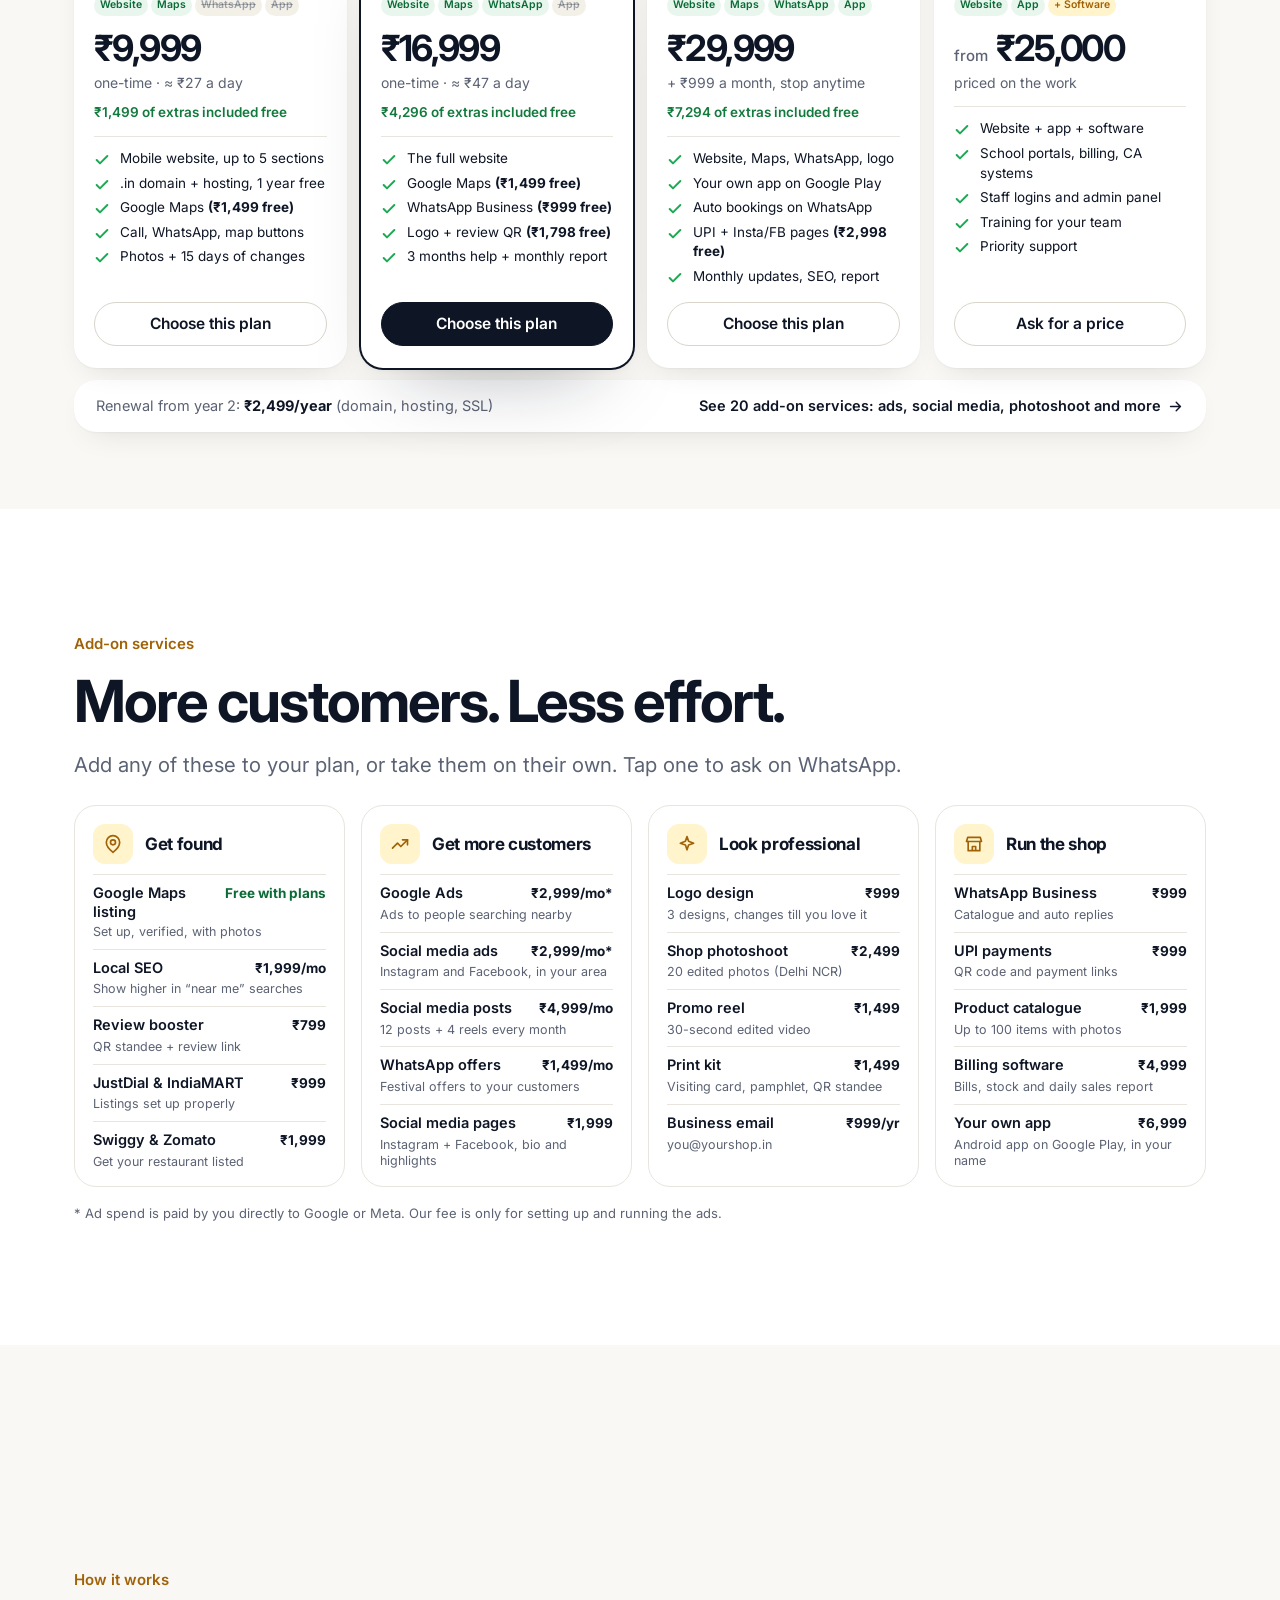
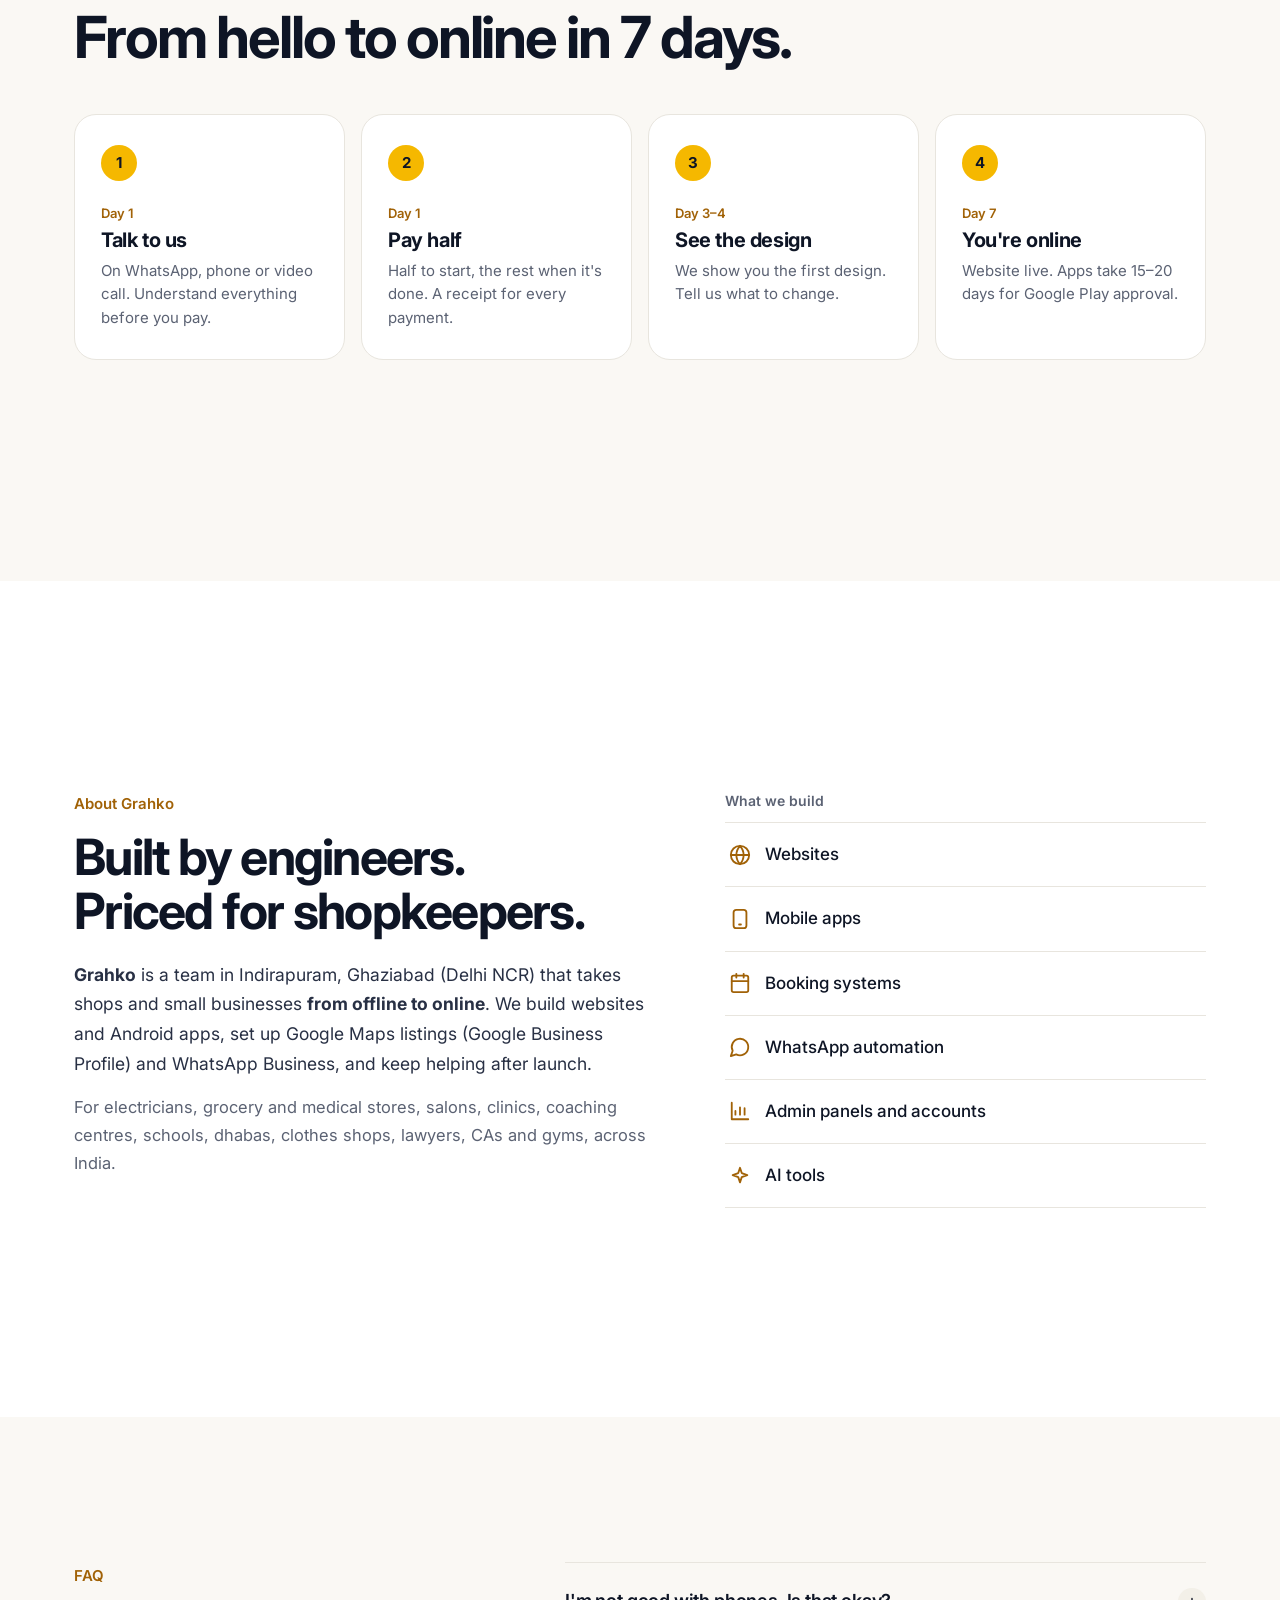
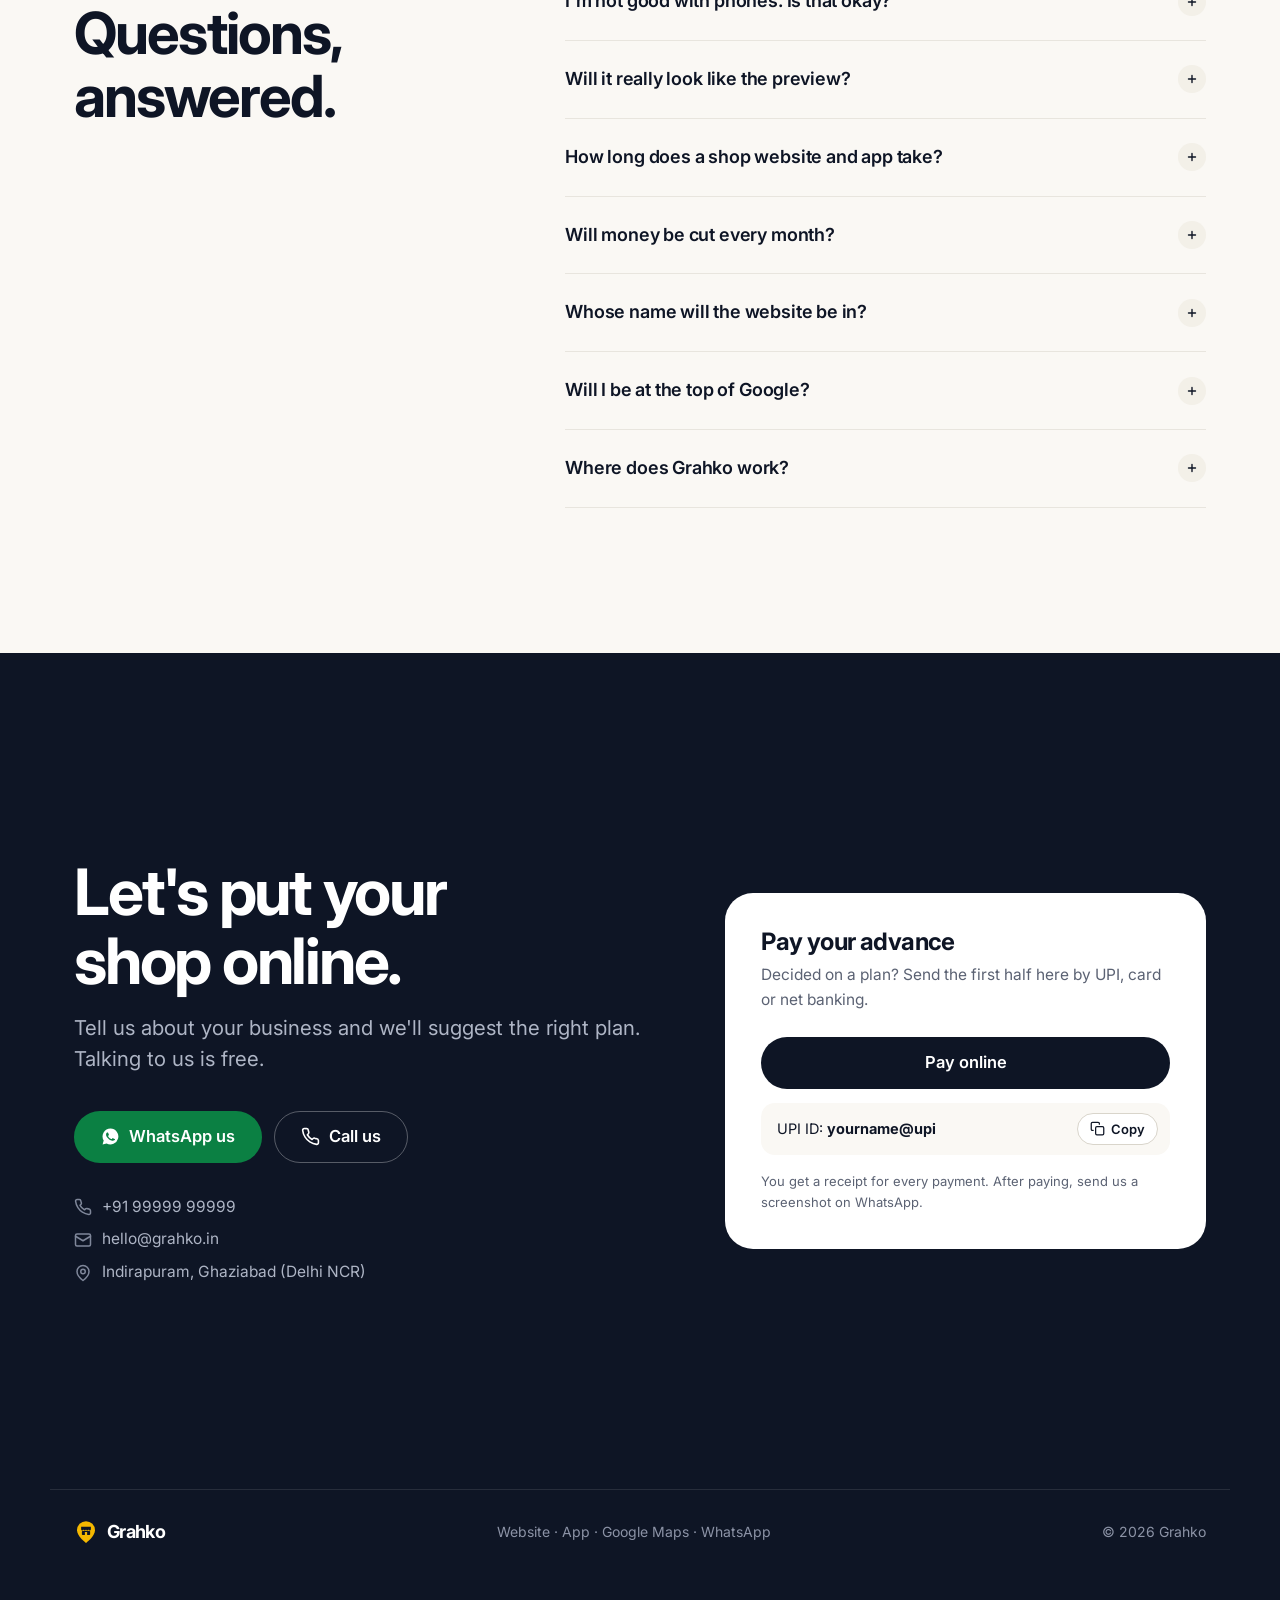
==== commit 07ff925d: "Google Maps listing free in every plan - The ₹4,999 Website plan now includes the Google Maps listin" ====
--- a/index.html
+++ b/index.html
@@ -74,7 +74,7 @@
       "itemOffered": {
        "@type": "Service",
        "name": "Business website",
-       "description": "Mobile-friendly website with call and WhatsApp buttons, map and 1 year hosting"
+       "description": "Mobile-friendly website with call and WhatsApp buttons, map, 1 year hosting and a free Google Maps listing"
       }
      },
      {
@@ -565,10 +565,6 @@
   .buy-list > *{display:flex;gap:10px;font-size:15px;line-height:1.45}
   .buy-list > *::before{content:"";flex:none;width:18px;height:18px;margin-top:2px;border-radius:50%;background:var(--wa) url("data:image/svg+xml,%3Csvg xmlns='http://www.w3.org/2000/svg' viewBox='0 0 24 24' fill='none' stroke='white' stroke-width='3.2' stroke-linecap='round' stroke-linejoin='round'%3E%3Cpath d='M20 6 9 17l-5-5'/%3E%3C/svg%3E") center/11px no-repeat}
   .buy-list .js-free:empty{display:none}
-  .g-add{display:flex !important;gap:12px;align-items:flex-start;cursor:pointer;background:var(--sand);border-radius:var(--r-sm);padding:12px 14px;margin-top:16px;font-size:15px;line-height:1.4}
-  .g-add[hidden]{display:none !important}
-  .g-add input{width:20px;height:20px;margin-top:1px;accent-color:var(--ink);flex:none}
-  .g-add small{display:block;color:var(--muted);font-size:13px;margin-top:2px}
   .buy-btns{display:grid;gap:10px}
   .buy-btns .btn{width:100%}
   .share-link{display:inline-flex;align-items:center;justify-content:center;gap:8px;padding:6px;font-size:14.5px;font-weight:600;color:var(--ink-2);text-decoration:none}
@@ -609,7 +605,6 @@
     .buy .rec-plan strong{font-size:30px}
     .buy-list{margin:14px 0;padding:14px 0;gap:9px}
     .buy-list > *{font-size:14px}
-    .g-add{margin-top:12px;padding:10px 12px;font-size:14px}
     .buy-btns .btn{min-height:46px;font-size:15.5px}
     .buy-foot{margin-top:12px;font-size:12.5px}
     .pv-top{margin-bottom:10px}
@@ -623,8 +618,6 @@
     .buy{padding:18px 20px}
     .buy .rec-plan strong{font-size:28px}
     .buy .offer{font-size:13px}
-    .g-add{margin-top:10px;padding:9px 12px;font-size:13.5px}
-    .g-add small{display:none}
     .buy-list{margin:12px 0;padding:12px 0;gap:7px}
     .buy-list > *{font-size:13.5px}
     .buy-foot{margin-top:8px}
@@ -716,8 +709,6 @@
   .plan .perday{font-size:inherit;color:var(--muted)}
   .plan .perday:not(:empty)::before{content:" · "}
   .plan .free-note{font-size:13.5px;font-weight:600;color:#137a3d;margin-top:10px}
-  .plan .rec-extra{display:none;font-size:13.5px;background:var(--sand);border-radius:12px;padding:8px 12px;margin-top:12px}
-  .plan.is-rec .rec-extra{display:block}
   .plan ul{list-style:none;font-size:15px;display:flex;flex-direction:column;gap:10px;margin:22px 0 26px;padding-top:22px;border-top:1px solid var(--line)}
   .plan li{padding-left:26px;position:relative;line-height:1.45}
   .plan li::before{content:"";position:absolute;left:0;top:3px;width:16px;height:16px;background:url("data:image/svg+xml,%3Csvg xmlns='http://www.w3.org/2000/svg' viewBox='0 0 24 24' fill='none' stroke='%231FA855' stroke-width='3' stroke-linecap='round' stroke-linejoin='round'%3E%3Cpath d='M20 6 9 17l-5-5'/%3E%3C/svg%3E") center/contain no-repeat}
@@ -762,6 +753,7 @@
   .ad-group li a small{display:block;font-size:12.5px;color:var(--muted);line-height:1.35;margin-top:2px}
   .ad-group li a em{font-style:normal;font-weight:700;font-size:13.5px;white-space:nowrap}
   .ad-group li a:hover b{text-decoration:underline}
+  .ad-group li a em.free{color:#0B6B35}
   .ad-note{margin-top:16px;font-size:13px;color:var(--muted)}
   @media(max-width:1060px){.addons{grid-template-columns:1fr 1fr}}
   @media(max-width:600px){.addons{grid-template-columns:1fr}}
@@ -907,7 +899,7 @@
     .plan .for{min-height:0;font-size:13.5px}
     .price{font-size:36px;margin-top:14px}
     .plan .once{margin-top:6px}
-    .plan .free-note,.plan .rec-extra{margin-top:8px}
+    .plan .free-note{margin-top:8px}
     .plan ul{margin:12px 0 16px;padding-top:12px;gap:5px;font-size:13.5px}
     .plan{padding:22px 20px}
     .plan .btn{min-height:44px}
@@ -1160,9 +1152,6 @@
         <div class="rec-plan"><b class="js-plan-name"></b><strong class="js-plan-price"></strong></div>
         <div class="offer js-offer"></div>
         <div class="breakdown js-breakdown"></div>
-        <label class="g-add" id="gAdd"><input type="checkbox" id="gAddCheck" checked>
-          <span><span class="hi">Google Maps पर भी दुकान जोड़ें (+₹1,499)</span><span class="en">Also put my shop on Google Maps (+₹1,499)</span>
-          <small><span class="hi">सुझाव: पास के ग्राहक ज़्यादातर Google Maps से ही दुकान ढूंढते हैं</span><span class="en">Recommended: most nearby customers find shops on Google Maps</span></small></span></label>
         <div class="buy-list">
           <div class="js-why"></div>
           <div class="js-perday"></div>
@@ -1222,7 +1211,7 @@
         <span class="svc-ic"><svg class="i" aria-hidden="true"><use href="#i-pin"/></svg></span>
         <h3>Google Maps</h3>
         <p><span class="en">When someone nearby searches “electrician near me”, your shop shows up with directions and a call button.</span><span class="hi">जब कोई पास में “बिजली वाला” ढूंढे, तो आपकी दुकान दिखे, रास्ते और कॉल बटन के साथ।</span></p>
-        <span class="result"><span class="en">Get found by people nearby</span><span class="hi">पास के लोग आपको ढूंढ लें</span></span>
+        <span class="result"><span class="en">Free with every plan</span><span class="hi">हर प्लान में फ्री</span></span>
       </div>
       <div class="svc reveal">
         <span class="svc-ic"><svg class="i" aria-hidden="true"><use href="#i-chat"/></svg></span>
@@ -1319,16 +1308,16 @@
         <span class="rec-tag"><span class="hi">आपके लिए सही</span><span class="en">Right for you</span></span>
         <h3><span class="hi">वेबसाइट</span><span class="en">Website</span></h3>
         <p class="for"><span class="hi">कारीगर और छोटी दुकानों के लिए</span><span class="en">For trades and small shops</span></p>
-        <div class="incl"><span class="on"><span class="hi">वेबसाइट</span><span class="en">Website</span></span><span>Maps</span><span>WhatsApp</span><span><span class="hi">ऐप</span><span class="en">App</span></span></div>
+        <div class="incl"><span class="on"><span class="hi">वेबसाइट</span><span class="en">Website</span></span><span class="on">Maps</span><span>WhatsApp</span><span><span class="hi">ऐप</span><span class="en">App</span></span></div>
         <div class="price" data-p="web">₹4,999</div>
         <div class="once"><span class="hi">एक बार</span><span class="en">one-time</span><span class="perday" data-pd="web"></span></div>
-        <div class="rec-extra js-rec-extra"></div>
+        <div class="free-note"><span class="hi">₹1,499 का सामान फ्री</span><span class="en">₹1,499 of extras included free</span></div>
         <ul>
           <li><span class="hi">मोबाइल वेबसाइट, 5 सेक्शन तक</span><span class="en">Mobile website, up to 5 sections</span></li>
           <li><span class="hi">.in डोमेन + होस्टिंग, 1 साल फ्री</span><span class="en">.in domain + hosting, 1 year free</span></li>
-          <li><span class="hi">कॉल, WhatsApp और रास्ता बटन</span><span class="en">Call, WhatsApp, directions buttons</span></li>
-          <li><span class="hi">आपके रेट, फोटो और नक्शा</span><span class="en">Your prices, photos and map</span></li>
-          <li><span class="hi">15 दिन तक फ्री बदलाव</span><span class="en">15 days of free changes</span></li>
+          <li><span class="hi">Google Maps <b>(₹1,499 फ्री)</b></span><span class="en">Google Maps <b>(₹1,499 free)</b></span></li>
+          <li><span class="hi">कॉल, WhatsApp और रास्ता बटन</span><span class="en">Call, WhatsApp, map buttons</span></li>
+          <li><span class="hi">रेट, फोटो + 15 दिन फ्री बदलाव</span><span class="en">Photos + 15 days of changes</span></li>
         </ul>
         <a class="btn btn-line js-plan-btn" href="#"><span class="hi">यह प्लान चुनें</span><span class="en">Choose this plan</span></a>
       </div>
@@ -1402,7 +1391,7 @@
       <div class="ad-group reveal">
         <div class="ad-head"><span class="svc-ic"><svg class="i" aria-hidden="true"><use href="#i-pin"/></svg></span><h3><span class="en">Get found</span><span class="hi">ग्राहक आपको ढूंढें</span></h3></div>
         <ul>
-          <li><a class="js-addon" href="#" data-en="Google Maps listing" data-hi="Google Maps पर दुकान"><span class="ad-top"><b><span class="en">Google Maps listing</span><span class="hi">Google Maps पर दुकान</span></b><em>₹1,499</em></span><small><span class="en">Set up, verified, with photos</span><span class="hi">सेटअप, वेरिफ़िकेशन और फोटो</span></small></a></li>
+          <li><a class="js-addon" href="#" data-en="Google Maps listing" data-hi="Google Maps पर दुकान"><span class="ad-top"><b><span class="en">Google Maps listing</span><span class="hi">Google Maps पर दुकान</span></b><em class="free"><span class="en">Free with plans</span><span class="hi">प्लान में फ्री</span></em></span><small><span class="en">Set up, verified, with photos</span><span class="hi">सेटअप, वेरिफ़िकेशन और फोटो</span></small></a></li>
           <li><a class="js-addon" href="#" data-en="Local SEO" data-hi="लोकल SEO"><span class="ad-top"><b><span class="en">Local SEO</span><span class="hi">लोकल SEO</span></b><em><span class="en">₹1,999/mo</span><span class="hi">₹1,999/माह</span></em></span><small><span class="en">Show higher in “near me” searches</span><span class="hi">“पास में” वाली खोज में ऊपर दिखें</span></small></a></li>
           <li><a class="js-addon" href="#" data-en="Google review booster" data-hi="रिव्यू बूस्टर"><span class="ad-top"><b><span class="en">Review booster</span><span class="hi">रिव्यू बूस्टर</span></b><em>₹799</em></span><small><span class="en">QR standee + review link</span><span class="hi">QR स्टैंडी + रिव्यू लिंक</span></small></a></li>
           <li><a class="js-addon" href="#" data-en="JustDial and IndiaMART listing" data-hi="JustDial और IndiaMART लिस्टिंग"><span class="ad-top"><b>JustDial & IndiaMART</b><em>₹999</em></span><small><span class="en">Listings set up properly</span><span class="hi">लिस्टिंग सही तरीके से सेटअप</span></small></a></li>
@@ -1573,7 +1562,6 @@
   const PRICE = { web: 4999, app: 9999, all: 19999, big: 25000 };
   const OFFER = { until: "2026-11-01", name: { hi: "दिवाली ऑफर", en: "Diwali offer" },
                   regular: { web: 9999, app: 16999, all: 29999 } };   // save ₹5,000 / ₹7,000 / ₹10,000; big: no offer
-  const GOOGLE_ADDON = 1499;
   // Customer reviews. Add only REAL reviews, with the customer's permission.
   // The section stays hidden while this list is empty. "link" can point to their Google review or shop page.
   const REVIEWS = [
@@ -1744,9 +1732,6 @@
       el.textContent = d <= 20 ? (hi ? `≈ रोज़ ₹${d}` : `≈ ₹${d} a day`) : (hi ? `≈ रोज़ ₹${d}` : `≈ ₹${d} a day`);
     });
     $$(".js-from").forEach(el => el.textContent = rupee(priceNow("web")));
-    $(".js-rec-extra").innerHTML = hi
-      ? `+ Google Maps ${rupee(GOOGLE_ADDON)} = <b>${rupee(recPrice("web"))}</b>`
-      : `+ Google Maps ${rupee(GOOGLE_ADDON)} = <b>${rupee(recPrice("web"))}</b>`;
   }
 
   // More detail for each business's preview: rating, trust badges, an offer, a review,
@@ -1937,7 +1922,7 @@
   }
 
   const PLANS = {
-    web:{hi:"वेबसाइट + Google पर दुकान",en:"Website + shop on Google"},
+    web:{hi:"वेबसाइट + Google Maps",en:"Website + Google Maps"},
     app:{hi:"वेबसाइट + WhatsApp",en:"Website + WhatsApp"},
     all:{hi:"सब कुछ (अपने आप ऑर्डर/बुकिंग)",en:"Everything (auto orders/bookings)"},
     big:{hi:"स्कूल पोर्टल",en:"School portal",from:true}
@@ -1946,12 +1931,11 @@
   const offerOn = () => new Date() <= new Date(OFFER.until + "T23:59:59+05:30");
   const priceNow = k => (offerOn() || !OFFER.regular[k]) ? PRICE[k] : OFFER.regular[k];
   const priceWas = k => (offerOn() && OFFER.regular[k]) ? OFFER.regular[k] : null;
-  let withGoogle = true;   // "Google Maps पर भी दुकान जोड़ें" checkbox, website-only plan
-  const addOn = k => (k === "web" && withGoogle) ? GOOGLE_ADDON : 0;
-  const recPrice = k => priceNow(k) + addOn(k);
-  const recWas   = k => priceWas(k) ? priceWas(k) + addOn(k) : null;
-  const planName = k => (k === "web" && !withGoogle) ? {hi:"सिर्फ वेबसाइट",en:"Website only"} : PLANS[k];
-  const PLAN_CARD_NAME = {web:{hi:"सिर्फ वेबसाइट",en:"Website only"},app:{hi:"वेबसाइट + WhatsApp",en:"Website + WhatsApp"},all:{hi:"सब कुछ",en:"Everything"},big:{hi:"बड़ा काम",en:"Big projects"}};
+  // Google Maps listing is free in every plan, so the plan price is the whole price
+  const recPrice = k => priceNow(k);
+  const recWas   = k => priceWas(k);
+  const planName = k => PLANS[k];
+  const PLAN_CARD_NAME = {web:{hi:"वेबसाइट",en:"Website"},app:{hi:"वेबसाइट + WhatsApp",en:"Website + WhatsApp"},all:{hi:"सब कुछ",en:"Everything"},big:{hi:"बड़ा काम",en:"Big projects"}};
 
   const $ = s => document.querySelector(s);
   const $$ = s => document.querySelectorAll(s);
@@ -1992,7 +1976,6 @@
     // Recommended plan
     const p = PLANS[t.plan];
     $$(".js-plan-name").forEach(el => el.textContent = planName(t.plan)[lang]);
-    $("#gAdd").hidden = t.plan !== "web";
     const now = recPrice(t.plan), was = recWas(t.plan);
     const priceTxt = (p.from ? (lang === "hi" ? "" : "from ") : "") + rupee(now) + (p.from && lang === "hi" ? " से" : "");
     $$(".js-plan-price").forEach(el => el.textContent = priceTxt);
@@ -2014,6 +1997,7 @@
       ? (perDay <= 20 ? `रोज़ सिर्फ ₹${perDay}, एक चाय से भी कम` : `पूरे साल का हिसाब: रोज़ सिर्फ ₹${perDay}`)
       : (perDay <= 20 ? `Just ₹${perDay} a day, less than a cup of tea` : `Over a year, just ₹${perDay} a day`);
     const FREE = {
+      web: {hi:"Google Maps पर दुकान (₹1,499) फ्री", en:"Google Maps listing (₹1,499) included free"},
       app: {hi:"Google Maps, WhatsApp, लोगो और रिव्यू QR (₹4,296) फ्री", en:"Google Maps, WhatsApp, logo and review QR (₹4,296) included free"},
       all: {hi:"₹7,294 का सामान फ्री: Google Maps, WhatsApp, लोगो, UPI, सोशल पेज, रिव्यू QR", en:"₹7,294 of extras free: Google Maps, WhatsApp, logo, UPI, social pages, review QR"}
     };
@@ -2024,9 +2008,7 @@
       ? `शुरू करने के लिए अभी सिर्फ <b>${rupee(half)}</b>, बाकी काम पूरा होने पर`
       : `Start with just <b>${rupee(half)}</b> now, the rest when the work is done`;
     const BREAK = {
-      web: withGoogle
-        ? {hi:`${rupee(priceNow("web"))} वेबसाइट + ${rupee(GOOGLE_ADDON)} Google पर दुकान, एक बार`, en:`${rupee(priceNow("web"))} website + ${rupee(GOOGLE_ADDON)} Google listing, one-time`}
-        : {hi:`${rupee(priceNow("web"))} सिर्फ वेबसाइट, एक बार`, en:`${rupee(priceNow("web"))} website only, one-time`},
+      web: {hi:`${rupee(priceNow("web"))} में वेबसाइट + Google Maps, एक बार`, en:`Website + Google Maps for ${rupee(priceNow("web"))}, one-time`},
       app: {hi:"एक बार का खर्चा, कोई महीने का चार्ज नहीं", en:"One-time cost, no monthly charge"},
       all: {hi:`${rupee(priceNow("all"))} एक बार + ₹999 महीना (जब चाहें बंद)`, en:`${rupee(priceNow("all"))} one-time + ₹999 a month (stop anytime)`},
       big: {hi:"दाम आपकी ज़रूरत के हिसाब से तय होगा", en:"Price depends on what you need"}
@@ -2132,7 +2114,6 @@
   nameEl.addEventListener("input", () => { stopDemo(); render(); });
   areaEl.addEventListener("input", () => { stopDemo(); render(); });
   nameEl.addEventListener("focus", stopDemo);
-  $("#gAddCheck").addEventListener("change", e => { withGoogle = e.target.checked; stopDemo(); render(); });
 
   // Shop photo: stays on this phone only, nothing is uploaded
   const photoIn = $("#shopPhoto"), screenEl = $(".screen");
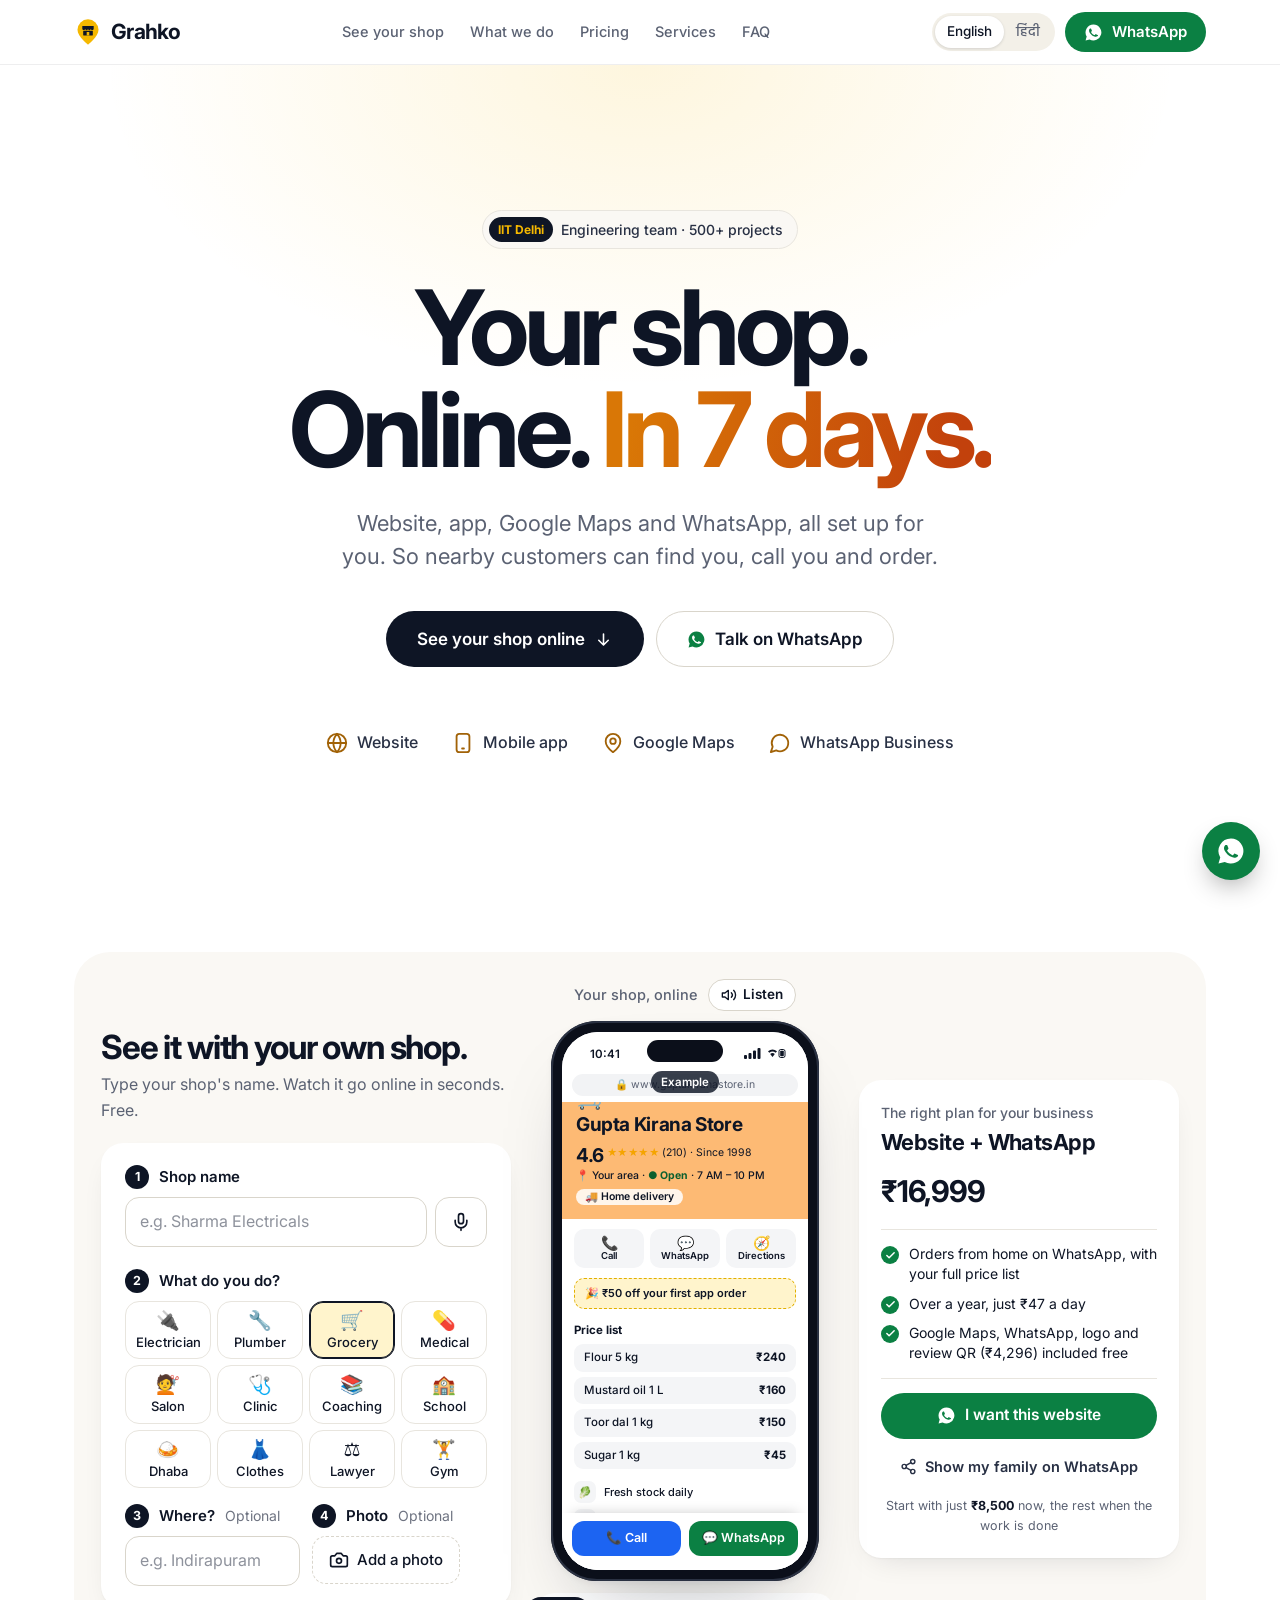
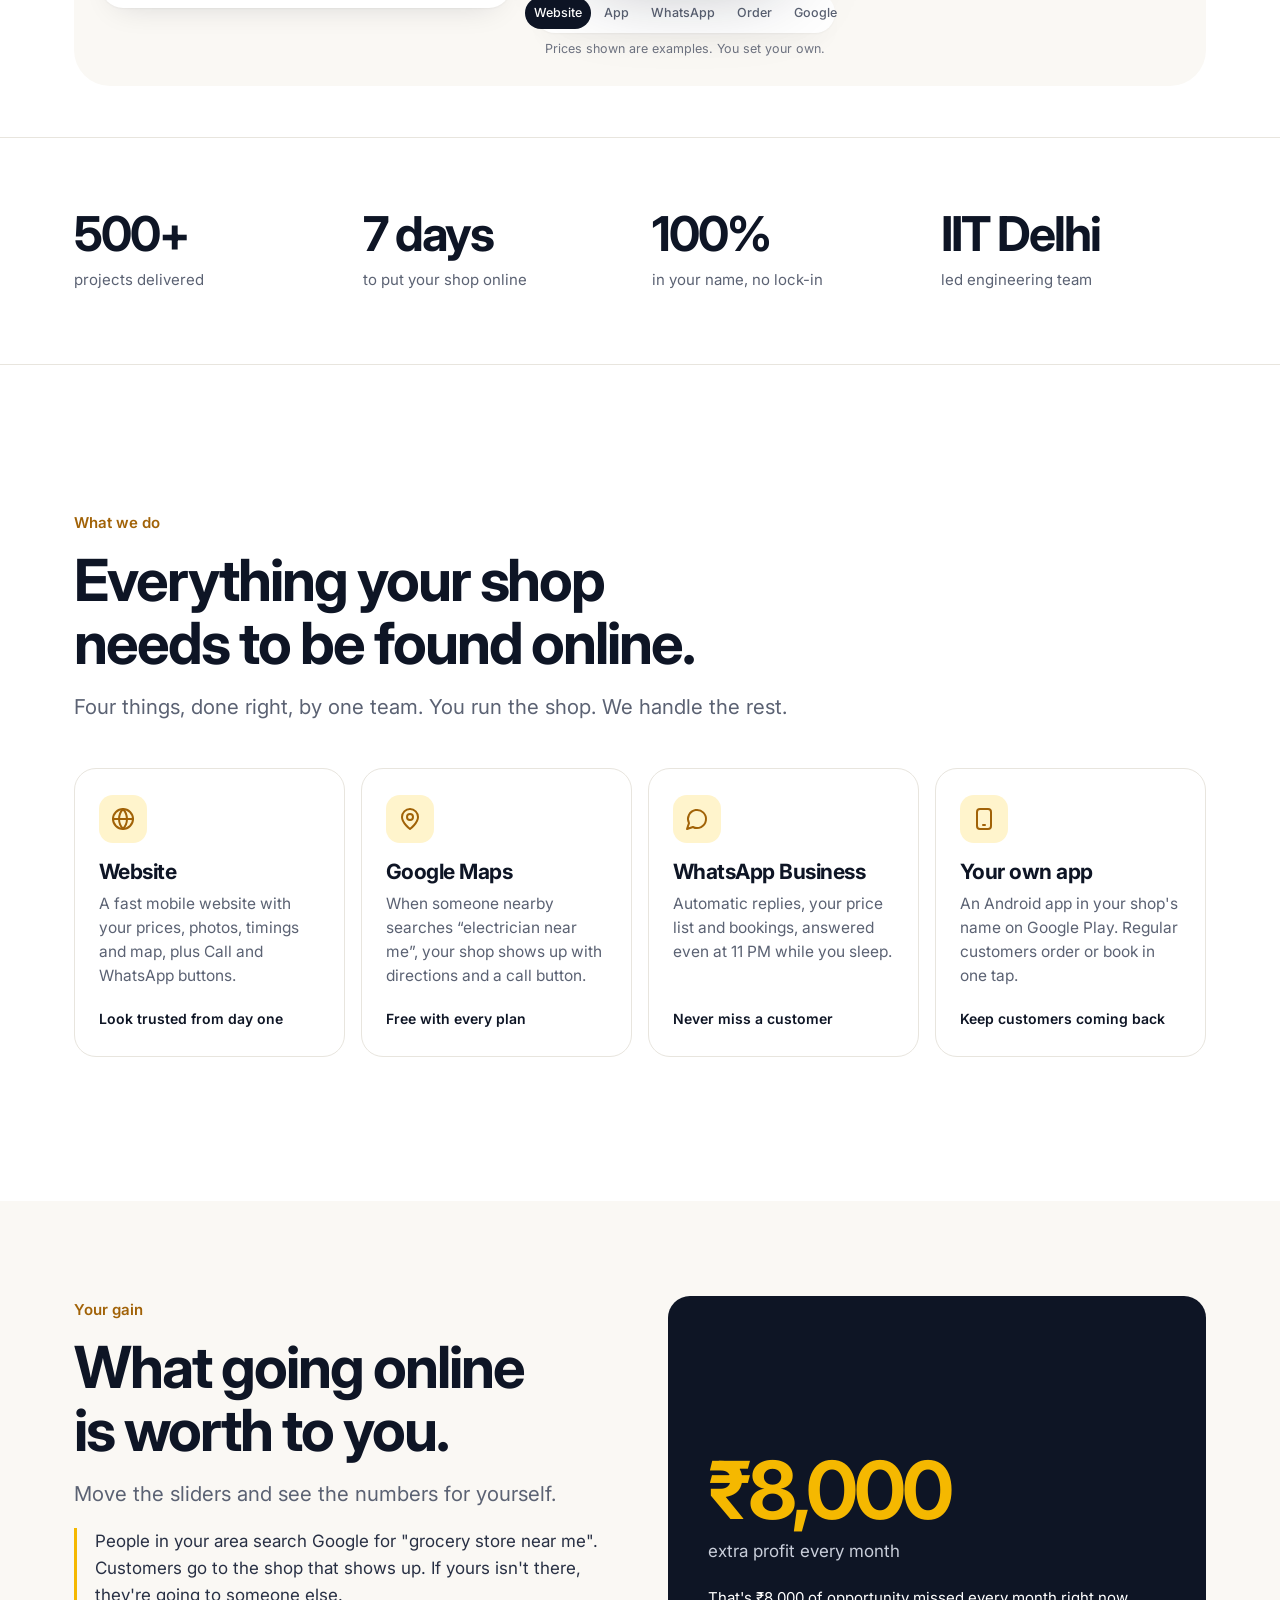
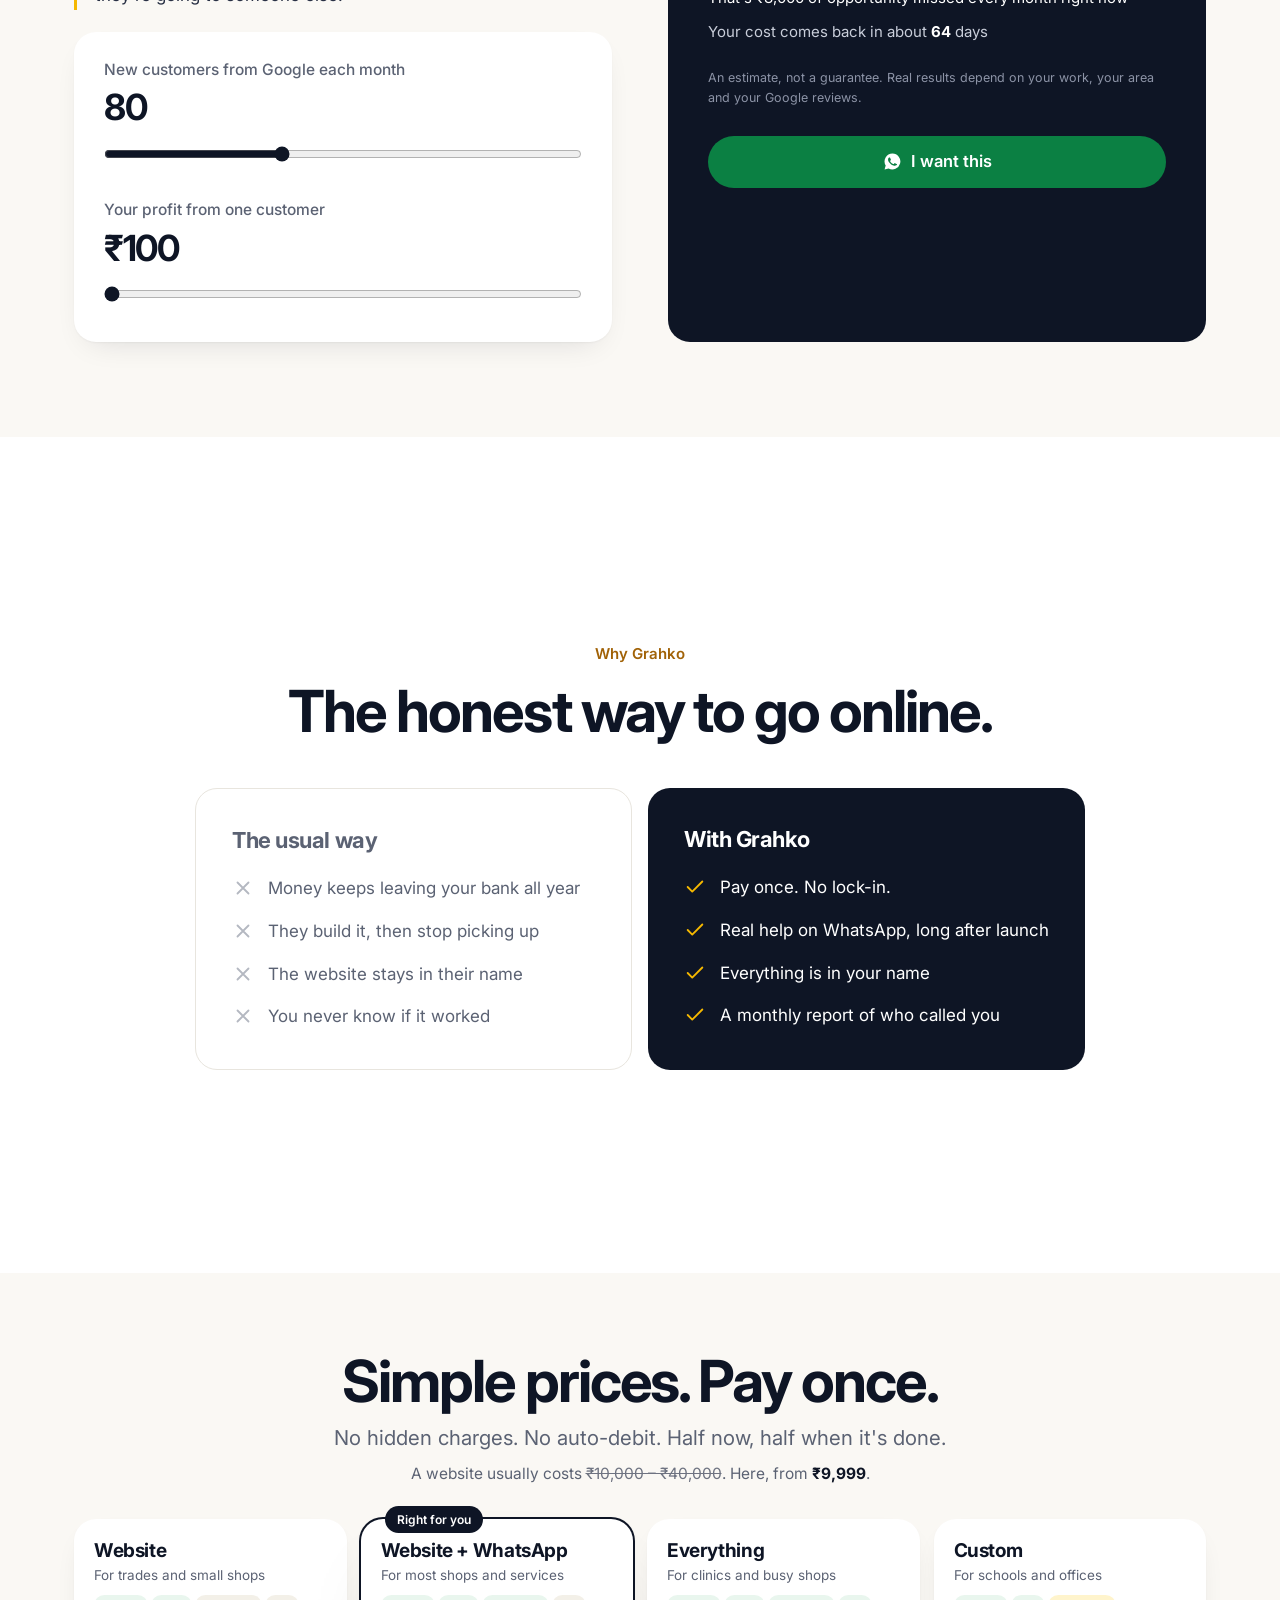
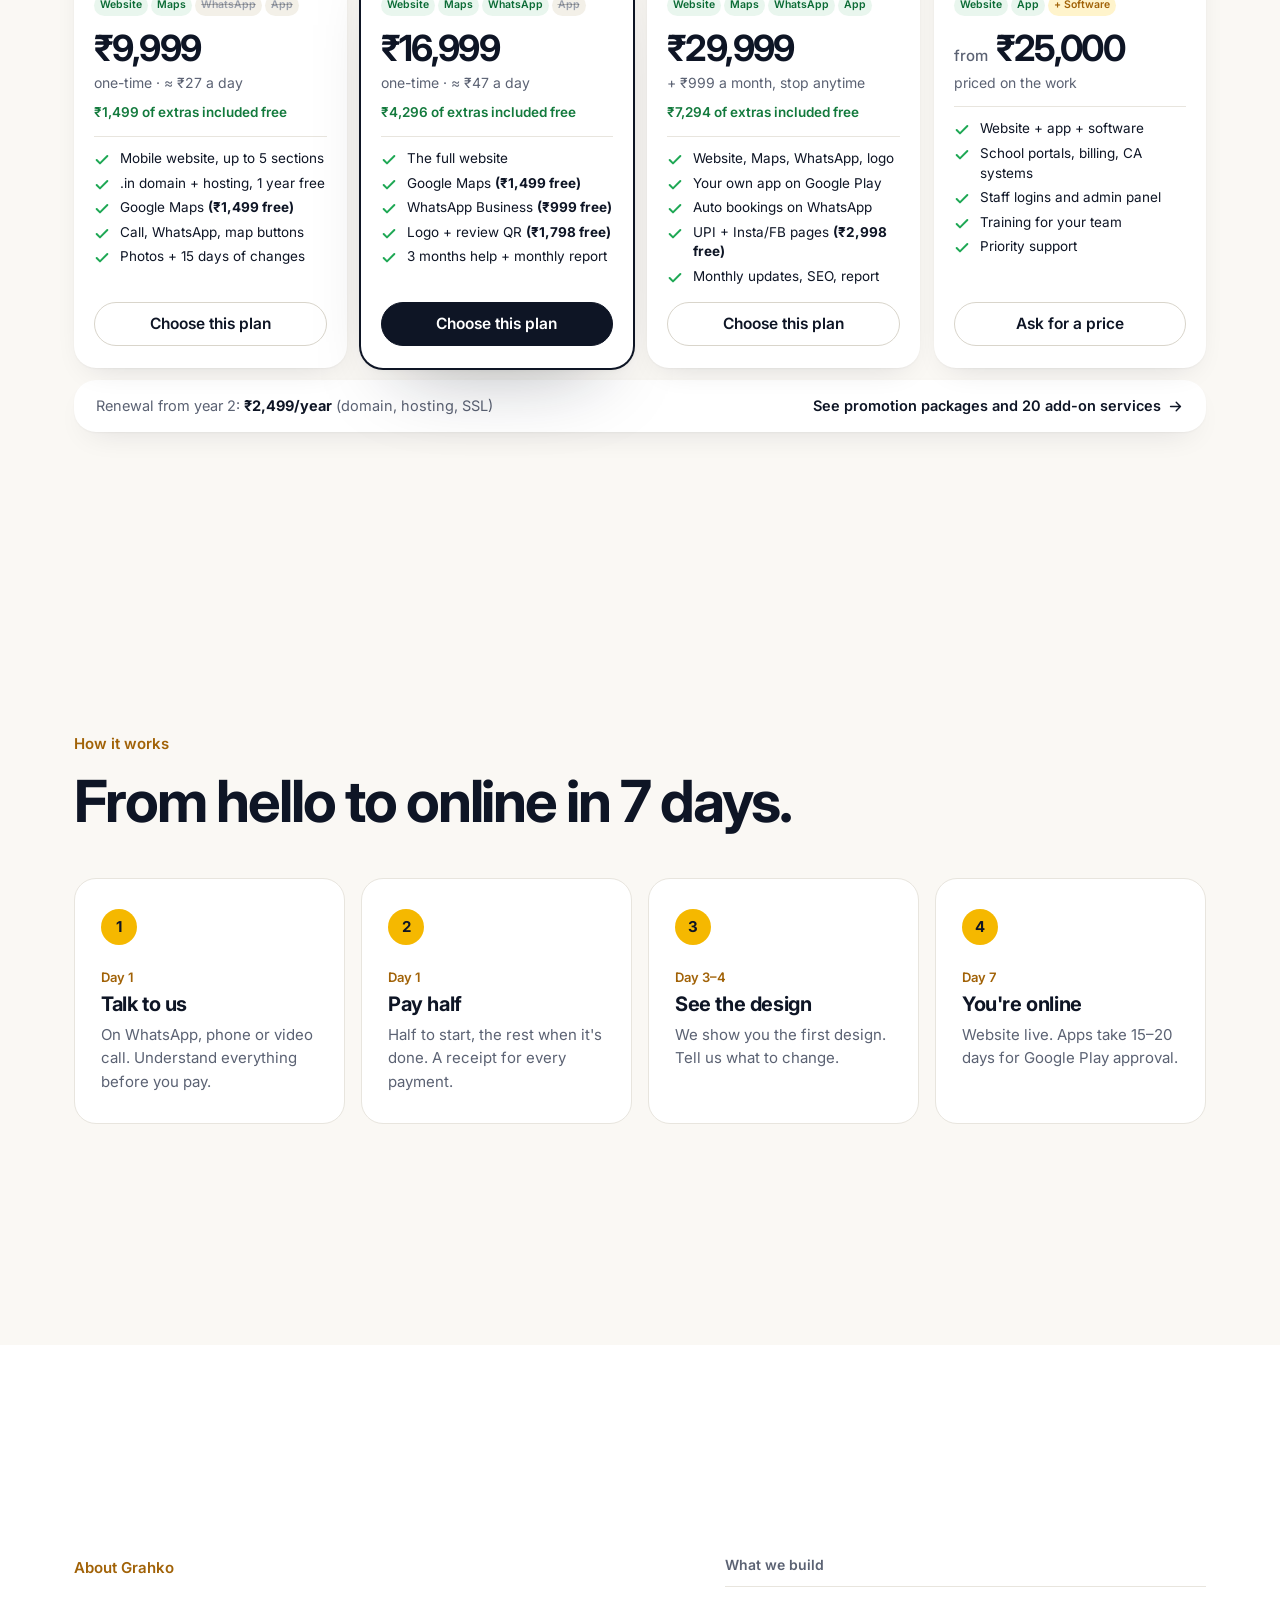
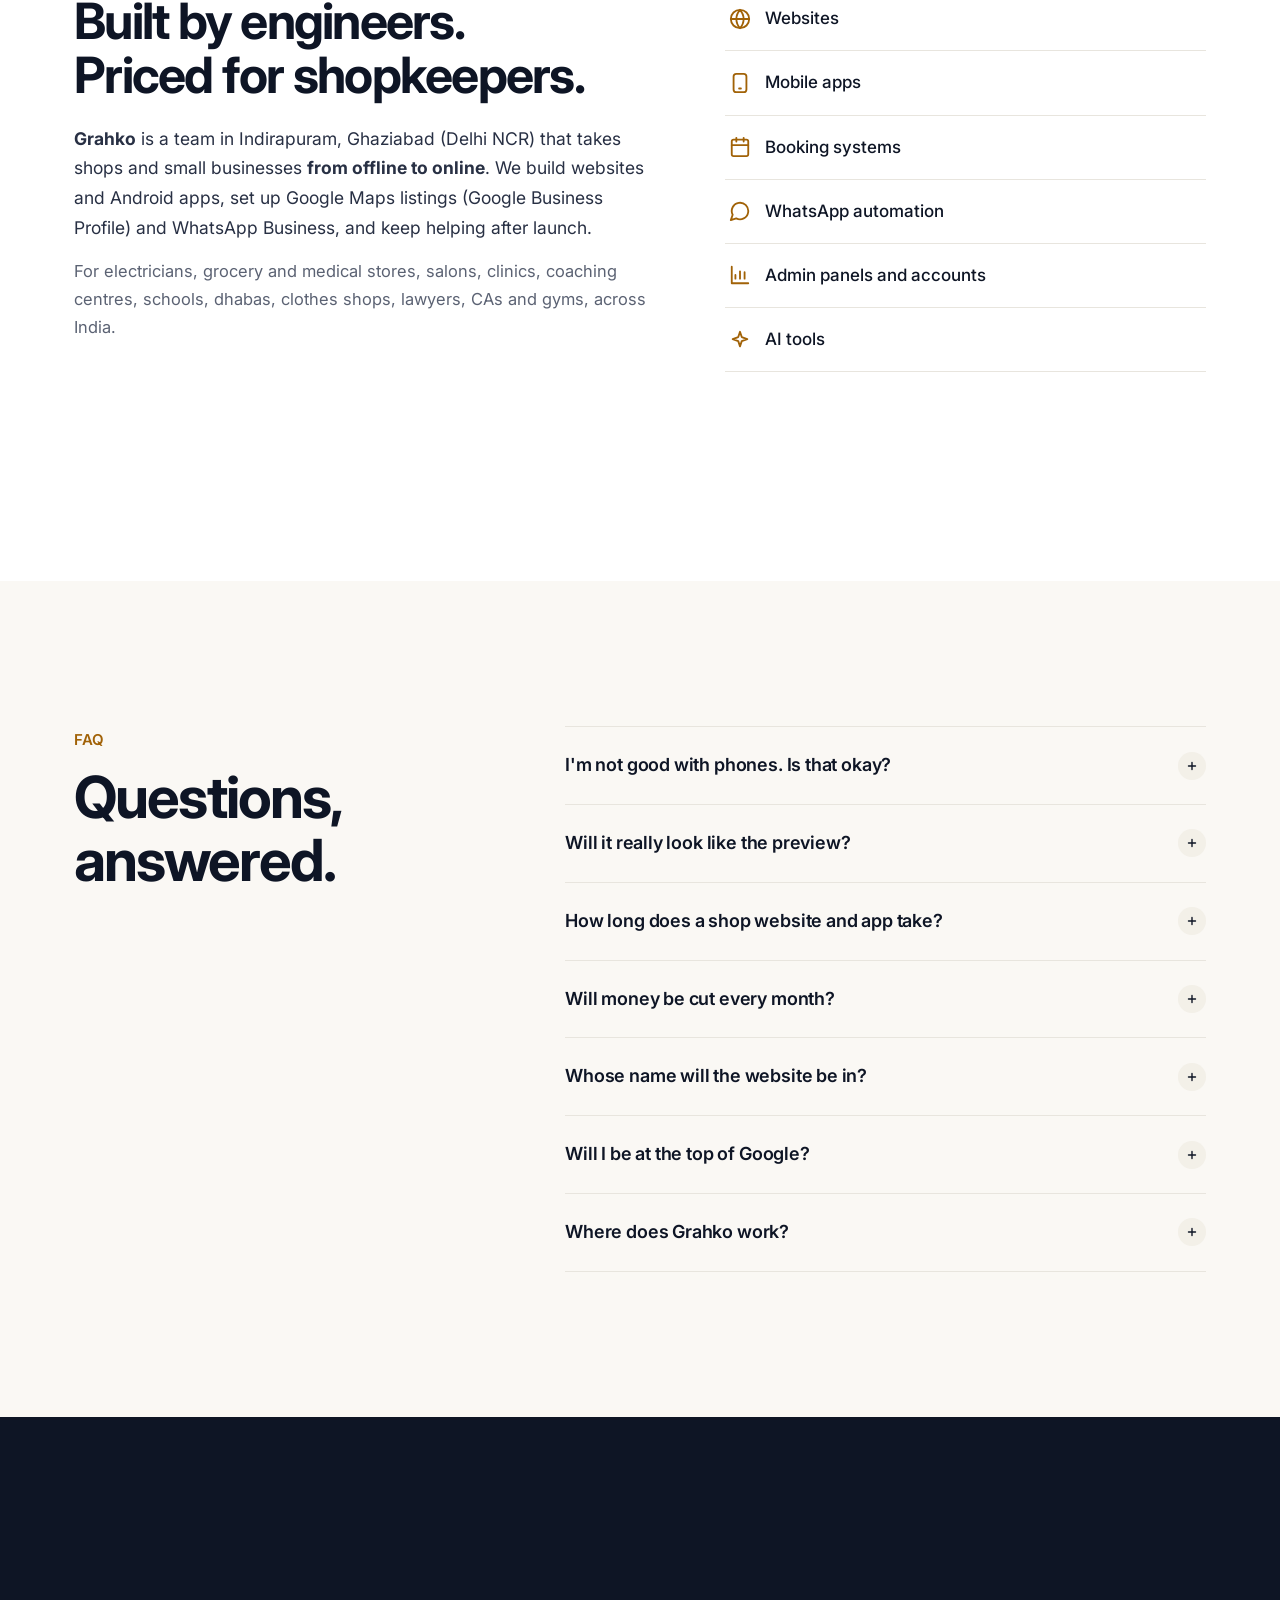
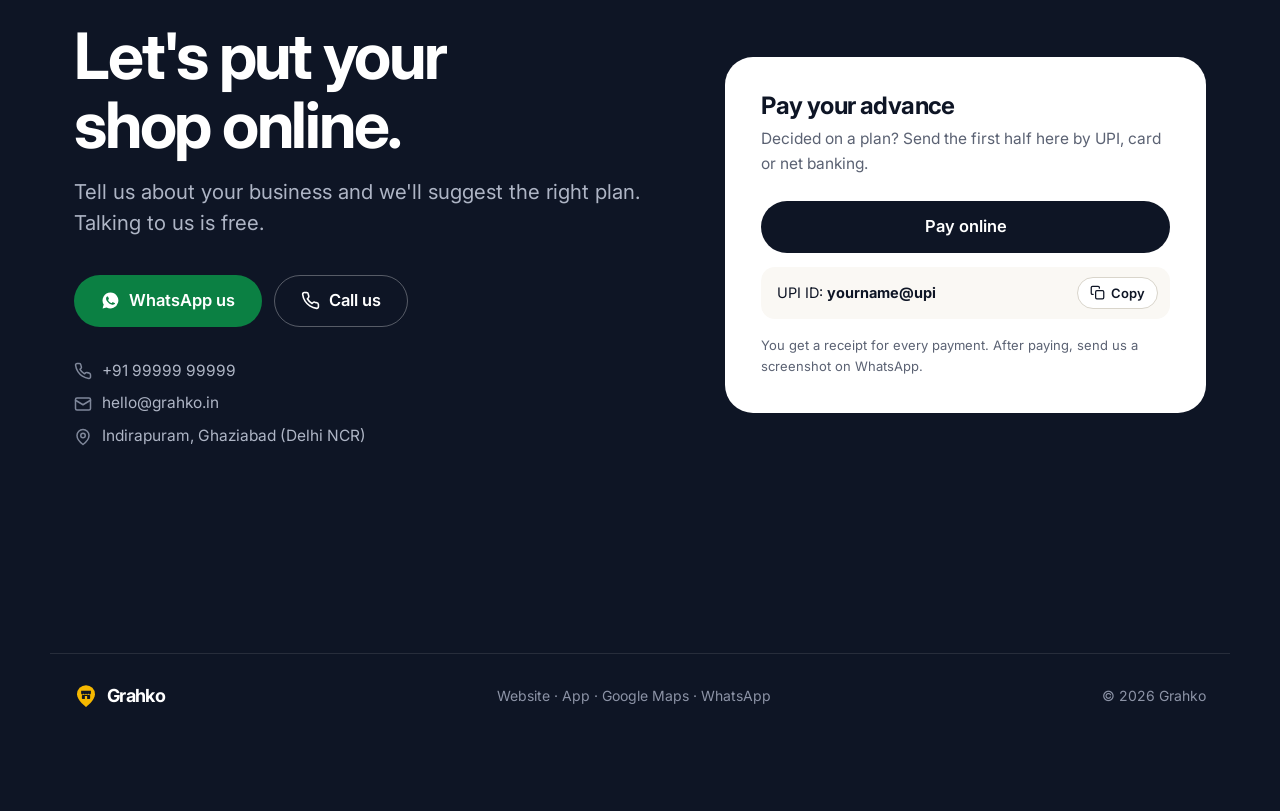
==== commit cca37cfd: "Services page with promotion packages; calmer mobile layout - New Services page (services.html, /ser" ====
--- a/index.html
+++ b/index.html
@@ -203,748 +203,7 @@
 <link rel="preconnect" href="https://fonts.googleapis.com">
 <link rel="preconnect" href="https://fonts.gstatic.com" crossorigin>
 <link href="https://fonts.googleapis.com/css2?family=Inter:wght@400;500;600;700;800&family=Hind:wght@400;500;600;700&display=swap" rel="stylesheet">
-<style>
-  :root{
-    --ink:#0E1525; --ink-2:#283044; --muted:#5B6273; --faint:#6E7381;
-    --line:#E8E5DE; --line-2:#D9D5CB;
-    --bg:#FFFFFF; --sand:#FAF8F4; --sand-2:#F3F0E8;
-    --gold:#F5B800; --gold-ink:#A16207; --gold-soft:#FFF4CC;
-    --warm:linear-gradient(100deg,#D97706 10%,#C2410C 90%);   /* headline accent, AA for large text */
-    --wa:#0B8043; --wa-dark:#096C38; --call:#1C64F2; --red:#D93F3F;
-    --shop:#F5C518;            /* the phone preview's colour, set per business type */
-    --font:"Inter","Hind",system-ui,-apple-system,"Segoe UI",sans-serif;
-    --r:22px; --r-sm:14px;
-    --shadow:0 1px 2px rgba(14,21,37,.04),0 12px 32px -16px rgba(14,21,37,.16);
-    --shadow-lg:0 2px 6px rgba(14,21,37,.05),0 40px 80px -40px rgba(14,21,37,.35);
-    --ease:cubic-bezier(.2,.8,.2,1);
-  }
-  *{box-sizing:border-box;margin:0;padding:0}
-  html{scroll-behavior:smooth;-webkit-text-size-adjust:100%}
-  body{font-family:var(--font);font-size:17px;line-height:1.6;color:var(--ink);background:var(--bg);-webkit-font-smoothing:antialiased;text-rendering:optimizeLegibility}
-  h1,h2,h3{font-weight:700;line-height:1.08;letter-spacing:-.035em;text-wrap:balance}
-  .lede{text-wrap:pretty}
-  html[data-lang="hi"] h1,html[data-lang="hi"] h2,html[data-lang="hi"] h3,html[data-lang="hi"] .big-num{letter-spacing:0;line-height:1.25}
-  a{color:inherit}
-  button,input{font:inherit;color:inherit}
-  :focus-visible{outline:2px solid var(--ink);outline-offset:3px;border-radius:8px}
-  html[data-lang="hi"] .en, html[data-lang="en"] .hi{display:none !important}
-  .visually-hidden{position:absolute;width:1px;height:1px;overflow:hidden;clip:rect(0 0 0 0);white-space:nowrap}
-  .i{width:20px;height:20px;flex:none;fill:none;stroke:currentColor;stroke-width:2;stroke-linecap:round;stroke-linejoin:round}
-  .i-fill{fill:currentColor;stroke:none}
-
-  .wrap{max-width:1180px;margin:0 auto;padding:0 24px}
-  section{padding:clamp(72px,11vh,120px) 0;scroll-margin-top:64px}
-  .sand{background:var(--sand)}
-  .head{max-width:760px;margin-bottom:clamp(32px,5vh,52px)}
-  .head.center{margin-left:auto;margin-right:auto;text-align:center}
-  .eyebrow{display:inline-block;font-size:15px;font-weight:600;color:var(--gold-ink);margin-bottom:14px;letter-spacing:0}
-  h2{font-size:clamp(34px,4.8vw,58px)}
-  .lede{margin-top:18px;font-size:clamp(18px,1.6vw,21px);line-height:1.5;color:var(--muted)}
-  .head.center .lede{margin-left:auto;margin-right:auto;max-width:60ch}
-
-  /* Buttons */
-  .btn{display:inline-flex;align-items:center;justify-content:center;gap:9px;min-height:52px;padding:0 26px;border-radius:999px;border:1px solid transparent;font-weight:600;font-size:16.5px;line-height:1.2;text-decoration:none;text-align:center;cursor:pointer;transition:background .2s,border-color .2s,color .2s,transform .15s}
-  .btn:active{transform:scale(.98)}
-  .btn-dark{background:var(--ink);color:#fff}
-  .btn-dark:hover{background:#000}
-  .btn-wa{background:var(--wa);color:#fff}
-  .btn-wa:hover{background:var(--wa-dark)}
-  .btn-line{background:#fff;border-color:var(--line-2);color:var(--ink)}
-  .btn-line:hover{border-color:var(--ink)}
-  .btn-sm{min-height:40px;padding:0 18px;font-size:15px}
-  .btn .i{width:19px;height:19px}
-  .link{display:inline-flex;align-items:center;gap:6px;font-weight:600;text-decoration:none;color:var(--ink)}
-  .link .i{width:17px;height:17px;transition:transform .2s}
-  .link:hover .i{transform:translateX(3px)}
-
-  /* Logo */
-  .logo{display:inline-flex;align-items:center;gap:9px;font-weight:700;font-size:21px;letter-spacing:-.035em;text-decoration:none;color:var(--ink);white-space:nowrap}
-  .logo svg{width:28px;height:28px;flex:none}
-
-  /* Festival bar */
-  /* Festival offer: a live pill in the nav; tap for details */
-  .offer-wrap{display:none;position:relative}
-  .offer-wrap.on{display:block}
-  .offer-pill{position:relative;overflow:hidden;display:inline-flex;align-items:center;gap:7px;height:38px;padding:0 14px 0 12px;border-radius:999px;border:1px solid #F1CF6E;background:linear-gradient(180deg,#FFF9E0,#FFEDB0);color:#7A4300;font-size:14px;font-weight:600;cursor:pointer;white-space:nowrap}
-  .offer-pill::after{content:"";position:absolute;inset:0;background:linear-gradient(110deg,transparent 30%,rgba(255,255,255,.85) 50%,transparent 70%);transform:translateX(-130%);animation:shine 3.4s ease-in-out infinite;pointer-events:none}
-  .offer-pill .i{width:17px;height:17px;transform-origin:50% 60%;animation:wiggle 3.4s ease-in-out infinite}
-  .live{position:relative;flex:none;width:8px;height:8px;border-radius:50%;background:#E5484D}
-  .live::after{content:"";position:absolute;inset:0;border-radius:50%;background:#E5484D;animation:ping 1.5s cubic-bezier(0,0,.2,1) infinite}
-  @keyframes ping{75%,100%{transform:scale(2.8);opacity:0}}
-  @keyframes shine{0%,50%{transform:translateX(-130%)}80%,100%{transform:translateX(130%)}}
-  @keyframes wiggle{0%,78%,100%{transform:rotate(0)}82%{transform:rotate(-14deg)}86%{transform:rotate(12deg)}90%{transform:rotate(-8deg)}94%{transform:rotate(4deg)}}
-  .offer-pop{position:absolute;top:calc(100% + 12px);right:0;width:310px;background:#fff;border:1px solid var(--line);border-radius:22px;padding:22px;box-shadow:var(--shadow-lg);z-index:60;text-align:left}
-  .offer-pop .op-eyebrow{display:block;font-size:13px;font-weight:600;color:var(--gold-ink)}
-  .offer-pop .op-big{display:block;font-size:28px;font-weight:700;letter-spacing:-.035em;line-height:1.15;margin:4px 0 8px}
-  .offer-pop p{font-size:14.5px;color:var(--muted);line-height:1.5}
-  .op-count{display:inline-flex;align-items:center;gap:7px;margin:14px 0 16px;background:#FDECEC;color:#B42318;border-radius:999px;padding:4px 12px;font-size:13px;font-weight:600}
-  .offer-pop .btn{width:100%}
-  @media(max-width:600px){
-    .offer-pill{padding:0 11px;gap:6px}
-    .op-txt{display:none}
-    .offer-pop{position:fixed;top:72px;left:16px;right:16px;width:auto}
-  }
-  @media (prefers-reduced-motion:reduce){.offer-pill::after,.offer-pill .i,.live::after{animation:none}}
-
-  /* Nav */
-  nav{position:sticky;top:0;z-index:50;background:rgba(255,255,255,.82);backdrop-filter:saturate(180%) blur(18px);-webkit-backdrop-filter:saturate(180%) blur(18px);border-bottom:1px solid rgba(14,21,37,.07)}
-  nav .wrap{display:flex;align-items:center;justify-content:space-between;gap:16px;height:64px}
-  .nav-links{display:none;gap:2px}
-  .nav-links a{font-size:14.5px;font-weight:500;color:var(--muted);text-decoration:none;padding:7px 12px;border-radius:999px;transition:color .2s}
-  .nav-links a:hover,.nav-links a[aria-current="true"]{color:var(--ink)}
-  .nav-right{display:flex;align-items:center;gap:10px}
-  .lang{display:flex;background:var(--sand-2);border-radius:999px;padding:3px}
-  .lang button{border:0;background:transparent;border-radius:999px;padding:5px 12px;font-size:13.5px;font-weight:500;color:var(--muted);cursor:pointer}
-  .lang button[aria-pressed="true"]{background:#fff;color:var(--ink);box-shadow:0 1px 3px rgba(14,21,37,.14)}
-  .menu-btn{display:grid;place-items:center;width:40px;height:40px;border-radius:50%;border:0;background:transparent;cursor:pointer}
-  .menu-btn:hover{background:var(--sand-2)}
-  @media(min-width:1200px){.nav-links{display:flex}.menu-btn{display:none}}
-  @media(max-width:560px){.nav-wa{display:none}}
-  @media(max-width:400px){.lang button{padding:5px 9px}.nav-right{gap:6px}}
-
-  .menu{position:fixed;inset:0;z-index:80;background:rgba(14,21,37,.35);opacity:0;transition:opacity .25s}
-  .menu.open{opacity:1}
-  .menu-sheet{position:absolute;top:0;right:0;bottom:0;width:min(380px,88vw);background:#fff;display:flex;flex-direction:column;transform:translateX(100%);transition:transform .3s var(--ease)}
-  .menu.open .menu-sheet{transform:none}
-  .menu-head{display:flex;align-items:center;justify-content:space-between;padding:12px 16px 12px 22px;border-bottom:1px solid var(--line)}
-  .menu-close{width:42px;height:42px;border-radius:50%;border:0;background:var(--sand-2);cursor:pointer;display:grid;place-items:center}
-  .menu-links{flex:1;overflow-y:auto;padding:10px 12px}
-  .menu-links a{display:flex;align-items:center;gap:14px;padding:13px 10px;border-radius:14px;text-decoration:none;font-size:18px;font-weight:600;letter-spacing:-.01em}
-  .menu-links a:hover,.menu-links a[aria-current="true"]{background:var(--sand)}
-  .menu-links a .i{color:var(--muted);width:22px;height:22px}
-  .menu-cta{display:grid;grid-template-columns:1fr 1fr;gap:10px;padding:14px 16px calc(16px + env(safe-area-inset-bottom));border-top:1px solid var(--line)}
-  .menu-cta .btn{padding:0 12px;font-size:15.5px}
-  body.menu-open{overflow:hidden}
-
-  /* ================= Hero ================= */
-  .hero{min-height:calc(100svh - 64px);display:flex;flex-direction:column;justify-content:center;padding:48px 0;text-align:center;scroll-margin-top:64px;background:radial-gradient(60% 55% at 50% 0%,rgba(245,184,0,.13),rgba(245,184,0,0) 70%)}
-  .hero .eyebrow{display:inline-flex;align-items:center;gap:8px;background:var(--sand);border:1px solid var(--line);color:var(--ink-2);font-size:14px;font-weight:500;border-radius:999px;padding:6px 14px 6px 6px;margin-bottom:28px}
-  .hero .eyebrow b{background:var(--ink);color:var(--gold);font-size:12px;font-weight:700;border-radius:999px;padding:3px 9px}
-  .hero h1{font-size:clamp(46px,8.4vw,104px);letter-spacing:-.05em;line-height:.98;font-weight:700}
-  .hero h1 .soft{background:var(--warm);-webkit-background-clip:text;background-clip:text;color:transparent;padding-bottom:.06em}
-  html[data-lang="hi"] .hero h1{line-height:1.15;font-size:clamp(40px,7vw,86px)}
-  .hero .lede{max-width:44ch;margin:26px auto 0;font-size:clamp(18px,1.9vw,22px);color:var(--muted)}
-  .hero-cta{display:flex;justify-content:center;gap:12px;flex-wrap:wrap;margin-top:38px}
-  .hero-cta .btn{min-height:56px;padding:0 30px;font-size:17px}
-  .does{display:flex;justify-content:center;flex-wrap:wrap;gap:10px 34px;margin-top:clamp(36px,7vh,64px);color:var(--ink-2);font-size:16px;font-weight:500}
-  .does span{display:inline-flex;align-items:center;gap:9px}
-  .does .i{width:22px;height:22px;color:var(--gold-ink)}
-
-  /* ================= Studio: live preview builder ================= */
-  .studio{padding:clamp(16px,3vh,32px) 0 clamp(72px,11vh,120px)}
-  .studio-head{margin-bottom:20px}
-  .studio-head h2{font-size:clamp(26px,2.6vw,34px)}
-  .studio-head p{color:var(--muted);margin-top:6px;font-size:16px}
-  .stage{background:var(--sand);border-radius:36px;padding:clamp(20px,3vh,32px)}
-  .stage-grid{display:grid;grid-template-columns:minmax(0,1fr) 380px;grid-template-areas:"build prev" "buy prev";gap:24px 48px;align-items:start}
-  .stage-grid > *{min-width:0}
-  .builder-col{grid-area:build}
-  .preview{grid-area:prev;position:sticky;top:88px}
-  .buy-col{grid-area:buy}
-
-  .builder{background:#fff;border-radius:var(--r);padding:28px;box-shadow:var(--shadow)}
-  .field + .field{margin-top:26px}
-  .field > label,.field > .label{display:flex;flex-wrap:wrap;align-items:center;gap:10px;font-weight:600;font-size:16px;margin-bottom:10px}
-  .num{width:24px;height:24px;border-radius:50%;background:var(--ink);color:#fff;display:grid;place-items:center;font-size:12.5px;font-weight:700;flex:none}
-  .opt{font-weight:400;font-size:14px;color:var(--faint)}
-  .name-row{display:flex;gap:8px}
-  .inp{flex:1;min-width:0;width:100%;font-size:17px;font-weight:500;padding:13px 16px;border:1px solid var(--line-2);border-radius:var(--r-sm);background:#fff;outline:none;transition:border-color .2s,box-shadow .2s}
-  .inp::placeholder{color:#8E929C;font-weight:400}
-  .inp:focus{border-color:var(--ink);box-shadow:0 0 0 4px rgba(14,21,37,.07)}
-  .mic{flex:none;width:52px;border-radius:var(--r-sm);border:1px solid var(--line-2);background:#fff;cursor:pointer;display:none;place-items:center}
-  .mic.on{display:grid}
-  .mic.listening{background:#FDE8E8;border-color:var(--red);color:var(--red);animation:pulse 1s infinite}
-  @keyframes pulse{50%{transform:scale(1.05)}}
-  .mic-hint{font-size:14px;color:var(--muted);min-height:4px;margin-top:6px}
-  .sfx{display:flex;flex-wrap:wrap;gap:6px;margin-top:10px}
-  .sfx:empty{display:none}
-  .sfx button{border:1px solid var(--line-2);background:#fff;border-radius:999px;padding:4px 12px;font-size:13.5px;font-weight:500;cursor:pointer}
-  .sfx button:hover{border-color:var(--ink)}
-  .types{display:grid;grid-template-columns:repeat(4,1fr);gap:8px}
-  .type{border:1px solid var(--line);background:#fff;border-radius:var(--r-sm);padding:12px 4px 10px;cursor:pointer;display:flex;flex-direction:column;align-items:center;gap:4px;font-size:13.5px;font-weight:500;line-height:1.2;text-align:center;transition:border-color .2s,background .2s}
-  .type:hover{border-color:var(--line-2);background:var(--sand)}
-  .type .em{font-size:22px;line-height:1.1}
-  .type .short{display:none}
-  .type[aria-pressed="true"]{border-color:var(--ink);background:var(--gold-soft);box-shadow:inset 0 0 0 1px var(--ink)}
-  .photo-row{display:flex;gap:12px;align-items:center}
-  .photo-btn{display:inline-flex;align-items:center;gap:8px;border:1px dashed var(--line-2);border-radius:var(--r-sm);padding:11px 16px;font-size:15px;font-weight:500;background:#fff;cursor:pointer}
-  .photo-btn:hover{border-color:var(--ink)}
-  .photo-thumb{width:48px;height:48px;border-radius:12px;background:center/cover no-repeat;display:none}
-  .photo-thumb.on{display:block}
-  .photo-clear{display:none;border:none;background:none;color:var(--muted);text-decoration:underline;font-size:14px;cursor:pointer}
-  .photo-clear.on{display:inline}
-  .photo-note{display:none;font-size:13.5px;color:var(--muted);margin-top:8px}
-  .photo-note.on{display:block}
-  .see-btn{display:none;width:100%;margin-top:24px}
-
-  /* Preview column */
-  .pv-top{display:flex;align-items:center;justify-content:center;gap:10px;margin-bottom:14px}
-  .pv-label{font-size:14.5px;font-weight:500;color:var(--muted)}
-  .listen{display:none;align-items:center;gap:6px;border:1px solid var(--line-2);background:#fff;border-radius:999px;padding:4px 12px;font-size:13.5px;font-weight:600;cursor:pointer}
-  .listen .i{width:16px;height:16px}
-  .listen.on{display:inline-flex}
-  .listen.speaking{background:var(--gold-soft);border-color:var(--gold)}
-  .phone{width:268px;height:550px;margin:0 auto;background:#0B0F1A;border-radius:46px;padding:11px;box-shadow:var(--shadow-lg),inset 0 0 0 2px #2A3142;position:relative}
-  .phone::before{content:"";position:absolute;top:19px;left:50%;transform:translateX(-50%);width:76px;height:22px;border-radius:12px;background:#0B0F1A;z-index:6}
-  .screen{background:#fff;height:100%;border-radius:36px;overflow:hidden;position:relative}
-  .demo-tag{position:absolute;top:50px;left:50%;transform:translateX(-50%);z-index:7;background:rgba(14,21,37,.82);color:#fff;font-size:11.5px;font-weight:600;border-radius:999px;padding:2px 10px;white-space:nowrap;display:none}
-  .phone.demo .demo-tag{display:block}
-  .tabs{display:flex;justify-content:center;flex-wrap:wrap;gap:4px;margin:18px auto 0;background:#fff;border-radius:999px;padding:4px;width:max-content;max-width:100%;box-shadow:var(--shadow)}
-  .tab{border:0;background:transparent;border-radius:999px;padding:6px 11px;font-size:13px;font-weight:500;color:var(--muted);cursor:pointer;white-space:nowrap}
-  .tab[aria-selected="true"]{background:var(--ink);color:#fff}
-  .pv-note{text-align:center;font-size:12.5px;color:var(--faint);margin-top:10px}
-
-  /* Phone screens */
-  .sbar{position:absolute;top:0;left:0;right:0;height:40px;z-index:6;display:flex;align-items:center;justify-content:space-between;padding:4px 22px 0 28px;font-size:11.5px;font-weight:600;color:var(--ink);pointer-events:none}
-  .sbar svg{width:42px;height:11px}
-  .screen[data-on="wa"] .sbar,.screen[data-on="book"] .sbar{color:#fff}
-  .scr{position:absolute;inset:0;display:flex;flex-direction:column;font-size:12.5px;line-height:1.35;background:#fff;visibility:hidden;z-index:1;transition:visibility 0s .3s}
-  .scr.active{visibility:visible;z-index:2;transition:none;animation:scrIn .35s var(--ease)}
-  @keyframes scrIn{from{transform:translateX(100%)}to{transform:none}}
-  .scroll{flex:1;min-height:0;overflow-y:auto;scrollbar-width:none;overscroll-behavior:contain}
-  .scroll::-webkit-scrollbar{display:none}
-  .stars{color:#F5A400;letter-spacing:.5px;font-size:10px}
-  .open{color:#137a3d;font-weight:700}
-  [data-ptoast]{cursor:pointer}
-
-  /* 1. Website */
-  .url{margin:42px 10px 6px;background:#F2F3F5;border-radius:999px;padding:4px 10px;font-size:10.5px;color:var(--muted);white-space:nowrap;overflow:hidden;text-overflow:ellipsis;text-align:center}
-  .s-head{background:var(--shop);padding:12px 14px 14px;color:var(--ink)}
-  .s-head .em{font-size:28px;line-height:1}
-  .s-head b{display:block;font-size:19px;font-weight:700;letter-spacing:-.02em;line-height:1.12;margin-top:6px;word-break:break-word}
-  .s-rate{display:flex;align-items:center;flex-wrap:wrap;gap:3px;font-size:10.5px;margin:4px 0 2px}
-  .s-head small{display:block;font-size:10.5px;font-weight:500}
-  .s-head .open{color:#0B5F2E}
-  .s-tag{display:inline-block;margin-top:6px;background:rgba(255,255,255,.85);border-radius:999px;padding:1px 9px;font-size:10.5px;font-weight:600}
-  .screen.has-photo .s-head{background:linear-gradient(180deg,rgba(0,0,0,.05),rgba(0,0,0,.7)),var(--photo) center/cover;color:#fff;padding-top:64px}
-  .screen.has-photo .s-head .em{display:none}
-  .screen.has-photo .s-head .open{color:#7CE3A6}
-  .s-acts{display:grid;grid-template-columns:repeat(3,1fr);gap:6px;padding:10px 12px 0}
-  .s-acts span,.g-acts span{display:flex;flex-direction:column;align-items:center;gap:1px;border-radius:10px;padding:6px 2px;font-size:14px;line-height:1.1}
-  .s-acts span{background:#F4F5F7}
-  .s-acts i,.g-acts i{font-style:normal;font-size:9.5px;font-weight:600}
-  .s-offer{margin:10px 12px 0;background:#FFF4CC;border:1px dashed #E2B000;border-radius:10px;padding:7px 10px;font-size:11px;font-weight:600}
-  .s-h{margin:14px 12px 6px;font-size:11.5px;font-weight:700}
-  .s-items{display:flex;flex-direction:column;gap:5px;padding:0 12px}
-  .s-item{display:flex;justify-content:space-between;gap:8px;background:#F4F5F7;border-radius:9px;padding:6px 10px;font-weight:500;font-size:11.5px}
-  .s-item em{font-style:normal;font-weight:700;white-space:nowrap}
-  .s-badges{display:grid;gap:6px;padding:12px 12px 0}
-  .s-badges span{display:flex;align-items:center;gap:8px;font-size:11px;font-weight:500}
-  .s-badges i{font-style:normal;flex:none;width:22px;height:22px;border-radius:7px;background:#F4F5F7;display:grid;place-items:center;font-size:11px}
-  .s-rev,.g-review{margin:0 12px;background:#F4F5F7;border-radius:10px;padding:8px 10px;font-size:11px;line-height:1.4}
-  .s-rev p{margin:2px 0 3px}
-  .s-rev small,.g-review small{display:block;color:var(--muted);font-size:10px}
-  .s-map,.g-map{position:relative;overflow:hidden;border-radius:10px;background:linear-gradient(90deg,transparent 46%,#fff 46%,#fff 54%,transparent 54%),linear-gradient(0deg,transparent 40%,#fff 40%,#fff 47%,transparent 47%),linear-gradient(35deg,transparent 60%,#fff 60%,#fff 64%,transparent 64%),#E3EAD9}
-  .s-map{height:64px;margin:0 12px}
-  .s-map i{position:absolute;left:50%;top:50%;transform:translate(-50%,-75%);font-style:normal;font-size:18px}
-  .s-addr{margin:8px 12px 14px;font-size:10.5px;color:var(--muted);line-height:1.55}
-  .s-btns{display:grid;grid-template-columns:1fr 1fr;gap:8px;padding:8px 10px 14px;background:#fff;box-shadow:0 -8px 14px -10px rgba(0,0,0,.25)}
-  .s-btns button,.b-ok{border:none;cursor:pointer;color:#fff;font-weight:600;font-size:12.5px}
-  .s-btns button{border-radius:12px;padding:9px 4px}
-
-  /* 2. App */
-  .a-top{padding:42px 12px 10px;background:var(--shop)}
-  .a-row{display:flex;align-items:center;gap:9px}
-  .a-icon{width:36px;height:36px;border-radius:11px;background:#fff;display:grid;place-items:center;font-size:19px;flex:none;box-shadow:0 2px 6px rgba(0,0,0,.12)}
-  .screen.has-photo .a-icon{background:var(--photo) center/cover;font-size:0}
-  .a-row small{display:block;font-size:10.5px;font-weight:600;opacity:.75}
-  .a-row b{display:block;font-size:14px;line-height:1.15;word-break:break-word}
-  .a-bell{margin-left:auto;font-size:15px}
-  .a-search{margin-top:9px;background:#fff;border-radius:10px;padding:6px 10px;font-size:11px;color:var(--muted)}
-  .a-banner{margin:10px 12px 0;background:var(--ink);color:#fff;border-radius:12px;padding:10px;font-size:11px;font-weight:600}
-  .a-grid{display:grid;grid-template-columns:repeat(4,1fr);gap:5px;padding:10px 12px 0}
-  .a-tile{background:#F4F5F7;border-radius:10px;padding:7px 2px;text-align:center;font-weight:500;font-size:9.5px;line-height:1.2}
-  .a-tile i{display:block;font-style:normal;font-size:17px;margin-bottom:2px}
-  .a-h{margin:12px 12px 6px;font-size:11.5px;font-weight:700}
-  .a-list{display:flex;flex-direction:column;gap:5px;padding:0 12px}
-  .a-item{display:flex;align-items:center;justify-content:space-between;gap:6px;background:#F4F5F7;border-radius:10px;padding:6px 6px 6px 10px;font-size:11px;font-weight:500;line-height:1.25}
-  .a-item em{display:block;font-style:normal;font-weight:700}
-  .a-item button{flex:none;border:1px solid var(--ink);background:#fff;border-radius:999px;padding:3px 9px;font-size:10px;font-weight:600;color:var(--ink)}
-  .a-item button.added{background:var(--ink);color:#fff}
-  .a-play{display:block;margin:12px;text-align:center;color:var(--muted);font-size:10px}
-  .a-cta,.a-cart{margin:6px 10px 0;border:none;width:calc(100% - 20px);border-radius:12px;padding:9px 12px;font-size:12px;font-weight:600;cursor:pointer;color:#fff}
-  .a-cta{background:var(--ink)}
-  .a-cart{background:#0B8043;display:flex;justify-content:space-between;align-items:center}
-  .a-nav{display:grid;grid-template-columns:repeat(4,1fr);border-top:1px solid #EEE;margin-top:6px;padding:7px 0 13px;text-align:center;font-size:15px}
-  .a-nav span{opacity:.4}
-  .a-nav .on{opacity:1}
-
-  /* 3. WhatsApp */
-  .w-head{background:#075E54;color:#fff;padding:42px 10px 9px;display:flex;align-items:center;gap:7px}
-  .w-back{font-size:22px;line-height:1;margin-top:-2px}
-  .w-av{width:32px;height:32px;border-radius:50%;background:var(--shop);display:grid;place-items:center;font-size:16px;flex:none}
-  .screen.has-photo .w-av{background:var(--photo) center/cover;font-size:0}
-  .w-head b{display:block;font-size:13px;line-height:1.15;word-break:break-word}
-  .w-head small{font-size:10px;opacity:.85}
-  .w-chat{flex:1;min-height:0;overflow:hidden;background:#ECE5DD;padding:10px 9px 6px;display:flex;flex-direction:column;justify-content:flex-end;gap:6px}
-  .w-day{align-self:center;background:#E1F2FB;color:#54656F;font-size:9.5px;font-weight:600;border-radius:6px;padding:1px 8px}
-  .msg{max-width:88%;padding:6px 9px;border-radius:10px;font-size:11px;line-height:1.38;box-shadow:0 1px 1px rgba(0,0,0,.1);word-break:break-word}
-  .msg small{display:block;text-align:right;font-size:9px;color:#7B8A7B;margin-top:1px}
-  .msg.in{background:#fff;align-self:flex-start;border-top-left-radius:2px}
-  .msg.out{background:#DCF8C6;align-self:flex-end;border-top-right-radius:2px}
-  .auto-tag{align-self:flex-end;font-size:9.5px;background:#FFF3C4;border-radius:999px;padding:1px 8px;font-weight:600}
-  .w-quick{display:flex;flex-direction:column;gap:4px;align-self:flex-end;width:88%}
-  .w-quick span{background:#fff;color:#0B8A7A;border-radius:8px;text-align:center;padding:4px;font-size:10.5px;font-weight:600}
-  .w-input{display:flex;align-items:center;gap:7px;padding:6px 9px 13px;background:#ECE5DD}
-  .w-input span{flex:1;background:#fff;border-radius:999px;padding:6px 12px;font-size:11px;color:#8696A0}
-  .w-input i{font-style:normal;width:30px;height:30px;border-radius:50%;background:#00A884;display:grid;place-items:center;font-size:13px}
-  .scr[data-scr="wa"].active [style*="--d"]{animation:msgIn .4s var(--ease) both;animation-delay:calc(var(--d) * .85s + .3s)}
-  @keyframes msgIn{from{opacity:0;transform:translateY(10px) scale(.97)}}
-
-  /* 4. Booking / order */
-  .b-top{background:var(--ink);color:#fff;padding:44px 14px 14px;text-align:center}
-  .b-top small{opacity:.75;font-size:11px}
-  .b-top b{display:block;font-size:17px;letter-spacing:-.02em}
-  .b-moon{position:absolute;top:44px;right:14px;font-size:16px;z-index:3}
-  .b-list{margin:12px 12px 0;background:#fff;border:1.5px solid #0B8043;border-radius:14px;padding:9px 11px;font-size:11.5px}
-  .b-list .row{display:flex;justify-content:space-between;gap:8px;padding:4px 0;border-bottom:1px dashed #E3E3E3}
-  .b-list .row:last-of-type{border-bottom:none}
-  .b-list .tot{font-weight:700;font-size:12.5px}
-  .b-list .who{color:var(--muted);font-size:10.5px;margin-top:4px}
-  .b-head{display:flex;align-items:center;gap:6px;font-weight:700;color:#137a3d;margin-bottom:3px}
-  .b-paid{margin-left:auto;background:#E9F8EF;color:#137a3d;border-radius:999px;padding:0 7px;font-size:9.5px;font-weight:700}
-  .b-stats{display:grid;grid-template-columns:1fr 1fr;gap:7px;margin:10px 12px 0}
-  .b-stats div{background:#F4F5F7;border-radius:12px;padding:8px 10px}
-  .b-stats b{display:block;font-size:17px;font-weight:700;letter-spacing:-.03em}
-  .b-stats span{font-size:9.5px;color:var(--muted)}
-  .b-auto{margin:8px 12px 0;font-size:10.5px;color:#137a3d;font-weight:600;line-height:1.35}
-  .b-shop{margin:12px 12px 10px;font-size:11px;color:var(--muted);text-align:center;word-break:break-word}
-  .b-ok{margin:4px 12px 14px;background:#0B8043;border-radius:12px;padding:10px;font-size:13px}
-
-  /* 5. Google */
-  .g-top{padding:42px 12px 8px}
-  .g-logo{font-weight:700;font-size:19px;text-align:center;margin-bottom:5px;letter-spacing:-.03em}
-  .g-logo span:nth-child(1){color:#4285F4}.g-logo span:nth-child(2){color:#EA4335}.g-logo span:nth-child(3){color:#FBBC05}.g-logo span:nth-child(4){color:#4285F4}.g-logo span:nth-child(5){color:#34A853}.g-logo span:nth-child(6){color:#EA4335}
-  .g-search{border:1px solid #E3E3E3;border-radius:999px;padding:6px 12px;font-weight:500;font-size:11.5px;box-shadow:0 2px 6px rgba(0,0,0,.06)}
-  .g-map{height:86px;margin:0 12px}
-  .g-dot{position:absolute;width:11px;height:11px;border-radius:50%;background:#B0B6C0;border:2px solid #fff}
-  .g-pin{position:absolute;left:50%;top:46%;transform:translate(-50%,-100%);display:flex;flex-direction:column;align-items:center}
-  .g-pin b{background:#fff;border-radius:6px;padding:1px 6px;font-size:10px;box-shadow:0 2px 6px rgba(0,0,0,.2);white-space:nowrap;max-width:150px;overflow:hidden;text-overflow:ellipsis}
-  .g-pin i{font-style:normal;font-size:21px;line-height:1}
-  .g-res{margin:8px 12px 0;border:1.5px solid var(--gold);background:#FFFBEA;border-radius:12px;padding:9px 10px}
-  .g-res > b{display:block;font-size:13px;word-break:break-word}
-  .g-rate{display:flex;align-items:center;gap:3px;font-size:11px}
-  .g-rate span{color:var(--muted)}
-  .g-res .meta,.g-meta2{font-size:10.5px;color:var(--muted)}
-  .g-tag{display:inline-block;margin-top:4px;background:#E8F5EC;color:#137a3d;border-radius:6px;padding:0 6px;font-size:10px;font-weight:600}
-  .g-acts{display:grid;grid-template-columns:repeat(4,1fr);gap:4px;margin-top:8px;color:#1A56DB}
-  .g-acts span{background:#E8EFFD;font-size:12px;padding:5px 0}
-  .g-thumb{display:none;float:right;width:44px;height:44px;border-radius:8px;background:var(--photo) center/cover;margin-left:8px}
-  .screen.has-photo .g-thumb{display:block}
-  .g-photos{display:grid;grid-template-columns:repeat(4,1fr);gap:4px;margin:8px 12px 0}
-  .g-photos span{aspect-ratio:1;border-radius:8px;background:#F4F5F7;display:grid;place-items:center;font-size:17px}
-  .g-review{margin-top:8px}
-  .g-other{margin:8px 12px 14px;display:flex;justify-content:space-between;gap:8px;border:1px solid #EEE;border-radius:10px;padding:8px 10px;font-size:10.5px;color:var(--muted)}
-  .g-other b{font-weight:600}
-  .ptoast{position:absolute;left:10px;right:10px;bottom:16px;z-index:7;background:var(--ink);color:#fff;border-radius:14px;padding:9px 11px;font-size:12px;line-height:1.35;text-align:center;opacity:0;transform:translateY(8px);transition:opacity .25s,transform .25s;pointer-events:none}
-  .ptoast.show{opacity:1;transform:none}
-  @media (prefers-reduced-motion:reduce){.scr.active,.scr[data-scr="wa"].active [style*="--d"]{animation:none}}
-
-  /* Plan summary under the phone (desktop) */
-  .plan-strip{display:none !important;margin-top:18px;background:#fff;border-radius:var(--r);padding:16px 18px;box-shadow:var(--shadow)}
-  .ps-top{display:flex;justify-content:space-between;gap:8px;font-size:13px;color:var(--muted);flex-wrap:wrap}
-  .ps-off{color:var(--gold-ink);font-weight:600}
-  .ps-off:empty{display:none}
-  .ps-row{display:flex;justify-content:space-between;align-items:baseline;gap:10px;margin:2px 0 12px;flex-wrap:wrap}
-  .ps-row b{font-size:16px;font-weight:600;line-height:1.25}
-  .ps-row strong{font-size:22px;font-weight:700;letter-spacing:-.03em;white-space:nowrap}
-  .ps-row strong .was,.buy .was{font-size:14px;color:var(--faint);font-weight:500;margin-right:4px;letter-spacing:0}
-  .plan-strip .btn{width:100%;min-height:46px;font-size:15.5px}
-  .ps-more{display:block;text-align:center;margin-top:10px;font-size:13.5px;color:var(--muted);text-decoration:none}
-  .ps-more:hover{color:var(--ink)}
-
-  /* Buy box */
-  .buy{background:#fff;border-radius:var(--r);padding:28px;box-shadow:var(--shadow)}
-  .buy .rec{font-size:14px;color:var(--muted);font-weight:500}
-  .buy .rec-plan{display:flex;justify-content:space-between;align-items:baseline;gap:12px;margin:4px 0 6px;flex-wrap:wrap}
-  .buy .rec-plan b{font-size:22px;font-weight:700;letter-spacing:-.025em;line-height:1.2}
-  .buy .rec-plan strong{font-size:34px;font-weight:700;letter-spacing:-.04em;white-space:nowrap}
-  .buy .offer{color:var(--gold-ink);font-size:14.5px;font-weight:500}
-  .buy .breakdown{font-size:14px;color:var(--muted);margin-top:2px}
-  .buy-list{list-style:none;margin:20px 0;padding:18px 0;border-top:1px solid var(--line);border-bottom:1px solid var(--line);display:flex;flex-direction:column;gap:12px}
-  .buy-list > *{display:flex;gap:10px;font-size:15px;line-height:1.45}
-  .buy-list > *::before{content:"";flex:none;width:18px;height:18px;margin-top:2px;border-radius:50%;background:var(--wa) url("data:image/svg+xml,%3Csvg xmlns='http://www.w3.org/2000/svg' viewBox='0 0 24 24' fill='none' stroke='white' stroke-width='3.2' stroke-linecap='round' stroke-linejoin='round'%3E%3Cpath d='M20 6 9 17l-5-5'/%3E%3C/svg%3E") center/11px no-repeat}
-  .buy-list .js-free:empty{display:none}
-  .buy-btns{display:grid;gap:10px}
-  .buy-btns .btn{width:100%}
-  .share-link{display:inline-flex;align-items:center;justify-content:center;gap:8px;padding:6px;font-size:14.5px;font-weight:600;color:var(--ink-2);text-decoration:none}
-  .share-link .i{width:17px;height:17px}
-  .share-link:hover{color:var(--ink);text-decoration:underline}
-  .buy-foot{margin-top:16px;display:grid;gap:4px;text-align:center;font-size:13.5px;color:var(--muted)}
-  .buy-foot b{color:var(--ink)}
-
-  @media(max-width:960px){
-    .stage-grid{grid-template-columns:minmax(0,1fr);grid-template-areas:"build" "prev" "buy"}
-    .preview{position:static;scroll-margin-top:80px}
-    .plan-strip{display:none}
-    .see-btn{display:flex}
-    .buy-col{max-width:520px;width:100%;margin:0 auto}
-  }
-  /* Wide screens: form, phone and plan side by side, sized to fit one screen */
-  @media(min-width:1100px){
-    .studio{min-height:calc(100svh - 64px);display:flex;align-items:center;padding:10px 0}
-    .studio > .wrap{width:100%}
-    .stage-grid{grid-template-columns:minmax(0,1fr) 300px 320px;grid-template-areas:"build prev buy";gap:24px;align-items:center}
-    .preview{position:static}
-    .phone{height:clamp(400px,calc(100svh - 250px),560px)}
-    .type .full{display:none}
-    .type .short{display:inline}
-    .tab{padding:6px 9px;font-size:12.5px}
-    .tabs{flex-wrap:nowrap}
-    .buy .breakdown{display:none}
-    .buy-foot span + span{display:none}
-    .builder{padding:22px 24px}
-    .field + .field{margin-top:16px}
-    .field > label,.field > .label{margin-bottom:8px;font-size:15px}
-    .inp{padding:11px 14px;font-size:16px}
-    .types{gap:6px}
-    .type{padding:9px 3px 8px;font-size:13px;gap:3px}
-    .type .em{font-size:19px}
-    .mic-hint{margin-top:2px}
-    .buy{padding:22px}
-    .buy .rec-plan strong{font-size:30px}
-    .buy-list{margin:14px 0;padding:14px 0;gap:9px}
-    .buy-list > *{font-size:14px}
-    .buy-btns .btn{min-height:46px;font-size:15.5px}
-    .buy-foot{margin-top:12px;font-size:12.5px}
-    .pv-top{margin-bottom:10px}
-    .tabs{margin-top:12px}
-    .pv-note{margin-top:6px}
-  }
-  @media(min-width:1100px) and (max-height:780px){
-    .studio-head p{display:none}
-    .studio-head{margin-bottom:14px}
-    .builder{padding:18px 20px}
-    .buy{padding:18px 20px}
-    .buy .rec-plan strong{font-size:28px}
-    .buy .offer{font-size:13px}
-    .buy-list{margin:12px 0;padding:12px 0;gap:7px}
-    .buy-list > *{font-size:13.5px}
-    .buy-foot{margin-top:8px}
-  }
-  /* Short laptop screens: the hero tightens so it still fits */
-  @media(min-width:700px) and (max-height:780px){
-    .hero{padding:24px 0}
-    .hero .eyebrow{margin-bottom:18px}
-    .hero h1{font-size:clamp(42px,min(8.4vw,14vh),104px)}
-    .hero .lede{margin-top:18px}
-    .hero-cta{margin-top:26px}
-    .does{margin-top:30px}
-  }
-  /* Area and photo share a row when there is room */
-  .row2{display:grid;grid-template-columns:1fr 1fr;gap:12px}
-  .row2 .field + .field{margin-top:0}
-  @media(max-width:480px){.row2{grid-template-columns:1fr}.row2 .field + .field{margin-top:26px}}
-
-  /* ================= Proof band ================= */
-  .proof{padding:72px 0;border-top:1px solid var(--line);border-bottom:1px solid var(--line)}
-  .proof .wrap{display:grid;grid-template-columns:repeat(4,1fr);gap:24px}
-  .proof .big-num{display:block;font-size:clamp(34px,4vw,48px);font-weight:700;letter-spacing:-.045em;line-height:1}
-  .proof .cap{display:block;color:var(--muted);font-size:15px;margin-top:10px}
-  @media(max-width:820px){.proof .wrap{grid-template-columns:1fr 1fr;gap:36px 24px}}
-
-  /* ================= Services ================= */
-  .services{display:grid;grid-template-columns:repeat(4,1fr);gap:16px}
-  .svc{background:#fff;border:1px solid var(--line);border-radius:var(--r);padding:30px 26px;display:flex;flex-direction:column;transition:transform .3s var(--ease),box-shadow .3s}
-  .svc:hover{transform:translateY(-4px);box-shadow:var(--shadow);border-color:transparent}
-  .svc-ic{width:48px;height:48px;border-radius:14px;background:var(--gold-soft);color:var(--gold-ink);display:grid;place-items:center;margin-bottom:22px}
-  .svc-ic .i{width:24px;height:24px}
-  .svc h3{font-size:21px;letter-spacing:-.025em}
-  .svc p{color:var(--muted);font-size:15.5px;margin-top:8px;line-height:1.55}
-  .svc .result{margin-top:auto;padding-top:20px;font-size:14px;font-weight:600;color:var(--ink)}
-  @media(max-width:1000px){.services{grid-template-columns:1fr 1fr}}
-  @media(max-width:560px){.services{grid-template-columns:1fr}}
-
-  /* ================= Calculator ================= */
-  .fomo{max-width:760px;margin:-24px 0 32px;font-size:17px;color:var(--ink-2);padding-left:18px;border-left:3px solid var(--gold)}
-  .calc{display:grid;grid-template-columns:1fr 1fr;gap:16px}
-  .calc-in{background:#fff;border-radius:var(--r);padding:36px;box-shadow:var(--shadow)}
-  .slider + .slider{margin-top:34px}
-  .slider label{display:block;font-size:15.5px;color:var(--muted);font-weight:500}
-  .slider output{display:block;font-size:36px;font-weight:700;letter-spacing:-.04em;line-height:1.2;margin:4px 0 10px}
-  input[type=range]{width:100%;accent-color:var(--ink);height:28px;cursor:pointer}
-  .calc-out{background:var(--ink);color:#fff;border-radius:var(--r);padding:36px;display:flex;flex-direction:column}
-  .calc-out .big{font-size:clamp(52px,6.6vw,80px);font-weight:700;letter-spacing:-.05em;line-height:1;color:var(--gold)}
-  .calc-out .lbl{font-size:17px;color:#C9CEDA;margin-top:8px}
-  .calc-out .miss{margin-top:20px;font-size:15px;color:#fff}
-  .calc-out .back{margin-top:10px;font-size:15px;color:#C9CEDA}
-  .calc-out .back b{color:#fff}
-  .calc-out .note{font-size:12.5px;color:#8C93A6;margin:24px 0}
-  .calc-out .btn{margin-top:auto}
-  @media(max-width:800px){.calc{grid-template-columns:1fr}}
-
-  /* ================= Compare ================= */
-  .vs{display:grid;grid-template-columns:1fr 1fr;gap:16px}
-  .vs-col{border-radius:var(--r);padding:40px 36px}
-  .vs-them{background:#fff;border:1px solid var(--line)}
-  .vs-us{background:var(--ink);color:#fff}
-  .vs-col h3{font-size:22px;margin-bottom:24px;letter-spacing:-.02em}
-  .vs-them h3{color:var(--muted)}
-  .vs-col ul{list-style:none;display:flex;flex-direction:column;gap:18px}
-  .vs-col li{display:flex;gap:14px;align-items:flex-start;font-size:17px;line-height:1.45}
-  .vs-col li .i{width:22px;height:22px;margin-top:1px}
-  .vs-them li{color:var(--muted)}
-  .vs-them li .i{color:#B4B8C1}
-  .vs-us li .i{color:var(--gold)}
-  @media(max-width:760px){.vs{grid-template-columns:1fr}.vs-col{padding:30px 24px}}
-
-  /* ================= Pricing ================= */
-  .anchor{display:inline-block;margin-top:22px;font-size:15.5px;color:var(--muted)}
-  .anchor s{color:var(--faint)}
-  .anchor b{color:var(--ink)}
-  .head.center .anchor{display:block}
-  .plans{display:grid;grid-template-columns:repeat(4,1fr);gap:14px;padding-top:16px}
-  .plan{background:#fff;border-radius:var(--r);padding:30px 24px;display:flex;flex-direction:column;position:relative;box-shadow:var(--shadow);transition:transform .3s var(--ease),box-shadow .3s}
-  .plan:hover{transform:translateY(-3px);box-shadow:var(--shadow-lg)}
-  .plan.is-rec{box-shadow:0 0 0 2px var(--ink),var(--shadow-lg)}
-  .plan .rec-tag{display:none;position:absolute;top:-13px;left:24px;background:var(--ink);color:#fff;font-size:12px;font-weight:600;padding:4px 12px;border-radius:999px}
-  .plan.is-rec .rec-tag{display:block}
-  .plan h3{font-size:19px;letter-spacing:-.02em}
-  .plan .for{font-size:14px;color:var(--muted);margin-top:4px;min-height:42px;line-height:1.5}
-  .price{font-size:40px;font-weight:700;letter-spacing:-.045em;line-height:1;margin-top:22px}
-  .price small{font-size:15px;font-weight:500;color:var(--muted);letter-spacing:0}
-  .price s{display:block;font-size:15px;color:var(--faint);font-weight:500;letter-spacing:0;margin-bottom:6px}
-  .offer-tag{display:block;margin-top:10px;color:var(--gold-ink);font-size:12.5px;font-weight:600;letter-spacing:0}
-  .once{font-size:14px;color:var(--muted);margin-top:8px}
-  .plan .perday{font-size:inherit;color:var(--muted)}
-  .plan .perday:not(:empty)::before{content:" · "}
-  .plan .free-note{font-size:13.5px;font-weight:600;color:#137a3d;margin-top:10px}
-  .plan ul{list-style:none;font-size:15px;display:flex;flex-direction:column;gap:10px;margin:22px 0 26px;padding-top:22px;border-top:1px solid var(--line)}
-  .plan li{padding-left:26px;position:relative;line-height:1.45}
-  .plan li::before{content:"";position:absolute;left:0;top:3px;width:16px;height:16px;background:url("data:image/svg+xml,%3Csvg xmlns='http://www.w3.org/2000/svg' viewBox='0 0 24 24' fill='none' stroke='%231FA855' stroke-width='3' stroke-linecap='round' stroke-linejoin='round'%3E%3Cpath d='M20 6 9 17l-5-5'/%3E%3C/svg%3E") center/contain no-repeat}
-  .plan .btn{margin-top:auto;width:100%;min-height:46px;font-size:15.5px}
-  .plan.is-rec .btn{background:var(--ink);border-color:var(--ink);color:#fff}
-  .extras{margin-top:16px;background:#fff;border-radius:var(--r);padding:28px 32px;box-shadow:var(--shadow)}
-  .extras h3{font-size:18px;margin-bottom:8px;letter-spacing:-.02em}
-  .extra-list{display:grid;grid-template-columns:1fr 1fr;gap:0 48px}
-  .extra-list div{display:flex;justify-content:space-between;gap:12px;padding:12px 0;border-bottom:1px solid var(--line);font-size:15.5px}
-  .extra-list span{color:var(--muted)}
-  .swipe-hint{display:none;font-size:14px;color:var(--muted);margin-bottom:4px;text-align:center}
-  @media(max-width:1060px){.plans{grid-template-columns:1fr 1fr;gap:28px 14px}}
-  @media(max-width:700px){
-    .swipe-hint{display:block}
-    .plans{display:flex;overflow-x:auto;scroll-snap-type:x mandatory;gap:12px;margin:0 -20px;padding:20px 20px 12px;scrollbar-width:none}
-    .plans::-webkit-scrollbar{display:none}
-    .plan{flex:0 0 84%;scroll-snap-align:center}
-    .extra-list{grid-template-columns:1fr}
-    .extras{padding:24px}
-  }
-
-  /* What each plan includes, at a glance */
-  .incl{display:flex;flex-wrap:wrap;gap:3px;margin-top:10px}
-  .incl > span{display:inline-flex;align-items:center;gap:2px;border-radius:999px;padding:2px 6px;font-size:10.5px;font-weight:600;background:var(--sand-2);color:#9AA0AC;text-decoration:line-through;text-decoration-color:rgba(0,0,0,.25)}
-  .incl > span.on{background:#E9F6EE;color:#0B6B35;text-decoration:none}
-  .incl > span.plus{background:var(--gold-soft);color:var(--gold-ink)}
-  .extras{display:flex;justify-content:space-between;align-items:center;flex-wrap:wrap;gap:8px 24px;font-size:14.5px;color:var(--muted)}
-  .extras b{color:var(--ink)}
-  .extras .link{font-size:14.5px}
-
-  /* ================= Add-on services ================= */
-  .addons{display:grid;grid-template-columns:repeat(4,1fr);gap:16px}
-  .ad-group{background:#fff;border:1px solid var(--line);border-radius:var(--r);padding:22px 20px 10px}
-  .ad-head{display:flex;align-items:center;gap:12px;margin-bottom:10px}
-  .ad-head .svc-ic{margin:0;width:40px;height:40px;border-radius:12px}
-  .ad-head .svc-ic .i{width:20px;height:20px}
-  .ad-head h3{font-size:17px;letter-spacing:-.02em}
-  .ad-group ul{list-style:none}
-  .ad-group li a{display:block;padding:10px 0;border-top:1px solid var(--line);text-decoration:none;color:var(--ink)}
-  .ad-top{display:flex;justify-content:space-between;align-items:baseline;gap:10px}
-  .ad-group li a b{display:block;font-size:14.5px;font-weight:600;line-height:1.3}
-  .ad-group li a small{display:block;font-size:12.5px;color:var(--muted);line-height:1.35;margin-top:2px}
-  .ad-group li a em{font-style:normal;font-weight:700;font-size:13.5px;white-space:nowrap}
-  .ad-group li a:hover b{text-decoration:underline}
-  .ad-group li a em.free{color:#0B6B35}
-  .ad-note{margin-top:16px;font-size:13px;color:var(--muted)}
-  @media(max-width:1060px){.addons{grid-template-columns:1fr 1fr}}
-  @media(max-width:600px){.addons{grid-template-columns:1fr}}
-
-  /* ================= Steps ================= */
-  .steps{display:grid;grid-template-columns:repeat(4,1fr);gap:16px;counter-reset:s}
-  .step{counter-increment:s;background:#fff;border:1px solid var(--line);border-radius:var(--r);padding:30px 26px}
-  .step::before{content:counter(s);display:grid;place-items:center;width:36px;height:36px;border-radius:50%;background:var(--gold);font-weight:700;font-size:15px;margin-bottom:22px}
-  .step .when{font-size:13px;font-weight:600;color:var(--gold-ink);margin-bottom:6px}
-  .step h3{font-size:20px;letter-spacing:-.02em}
-  .step p{color:var(--muted);font-size:15px;margin-top:8px;line-height:1.55}
-  @media(max-width:900px){.steps{grid-template-columns:1fr 1fr}}
-  @media(max-width:520px){.steps{grid-template-columns:1fr}}
-
-  /* ================= About ================= */
-  .about-grid{display:grid;grid-template-columns:1.1fr .9fr;gap:64px;align-items:start}
-  .about-grid h2{font-size:clamp(32px,4.2vw,50px)}
-  .about{font-size:17.5px;color:var(--ink-2);line-height:1.7;margin-top:22px}
-  .about + .about{color:var(--muted);font-size:16.5px;margin-top:14px}
-  .build-list{list-style:none;border-top:1px solid var(--line)}
-  .build-list li{display:flex;align-items:center;gap:14px;padding:18px 4px;border-bottom:1px solid var(--line);font-size:17px;font-weight:500}
-  .build-list .i{color:var(--gold-ink);width:22px;height:22px}
-  .build-title{font-size:14px;font-weight:600;color:var(--muted);margin-bottom:10px}
-  @media(max-width:860px){.about-grid{grid-template-columns:1fr;gap:40px}}
-
-  /* ================= Reviews ================= */
-  .rev-grid{display:grid;grid-template-columns:repeat(auto-fit,minmax(280px,1fr));gap:16px}
-  .rev{background:#fff;border:1px solid var(--line);border-radius:var(--r);padding:28px;display:flex;flex-direction:column;gap:14px}
-  .rev-top{display:flex;gap:12px;align-items:center}
-  .rev-av{width:44px;height:44px;border-radius:50%;background:var(--gold-soft);display:grid;place-items:center;font-size:20px;flex:none}
-  .rev-top b{display:block;font-size:16px}
-  .rev-top small{color:var(--muted);font-size:13.5px}
-  .rev p{font-size:17px;line-height:1.55}
-  .rev-res{align-self:flex-start;background:#E9F8EF;color:#137a3d;border-radius:999px;padding:2px 10px;font-size:13px;font-weight:600}
-  .rev-link{font-size:13.5px;color:var(--muted)}
-  .rev-all{margin-top:24px}
-
-  /* ================= FAQ ================= */
-  .faq-wrap{display:grid;grid-template-columns:.8fr 1.2fr;gap:64px;align-items:start}
-  .faq-list{border-top:1px solid var(--line)}
-  details{border-bottom:1px solid var(--line)}
-  summary{display:flex;justify-content:space-between;align-items:center;gap:20px;padding:24px 0;font-weight:600;font-size:18px;letter-spacing:-.01em;cursor:pointer;list-style:none}
-  summary::-webkit-details-marker{display:none}
-  summary::after{content:"";flex:none;width:28px;height:28px;border-radius:50%;background:var(--sand-2) url("data:image/svg+xml,%3Csvg xmlns='http://www.w3.org/2000/svg' viewBox='0 0 24 24' fill='none' stroke='%230E1525' stroke-width='2.4' stroke-linecap='round'%3E%3Cpath d='M12 6v12M6 12h12'/%3E%3C/svg%3E") center/14px no-repeat;transition:transform .3s var(--ease)}
-  details[open] summary::after{transform:rotate(45deg)}
-  details p{color:var(--muted);padding:0 48px 26px 0;margin-top:-8px;font-size:16.5px}
-  @media(max-width:860px){.faq-wrap{grid-template-columns:1fr;gap:8px}}
-
-  /* ================= Contact ================= */
-  .contact{background:var(--ink);color:#fff}
-  .contact .wrap{display:grid;grid-template-columns:1.1fr .9fr;gap:64px;align-items:center}
-  .contact h2{font-size:clamp(36px,5vw,64px)}
-  .contact .lede{color:#AEB5C5}
-  .contact-btns{display:flex;gap:12px;flex-wrap:wrap;margin-top:36px}
-  .contact .btn-line{background:transparent;color:#fff;border-color:rgba(255,255,255,.3)}
-  .contact .btn-line:hover{border-color:#fff}
-  .contact-info{margin-top:32px;color:#AEB5C5;font-size:15.5px;display:flex;flex-direction:column;gap:8px}
-  .contact-info a,.contact-info span{display:inline-flex;align-items:center;gap:10px;text-decoration:none}
-  .contact-info .i{width:18px;height:18px;color:#7F879A}
-  .paybox{background:#fff;color:var(--ink);border-radius:28px;padding:36px}
-  .paybox h3{font-size:24px;letter-spacing:-.025em}
-  .paybox p{font-size:15.5px;color:var(--muted);margin:8px 0 24px}
-  .paybox .btn{width:100%}
-  .paybox .btn + .btn{margin-top:10px}
-  .upi-row{display:flex;align-items:center;justify-content:space-between;gap:10px;margin-top:14px;background:var(--sand);border-radius:var(--r-sm);padding:10px 12px 10px 16px;font-size:14.5px}
-  .copy-btn{display:inline-flex;align-items:center;gap:6px;border:1px solid var(--line-2);background:#fff;border-radius:999px;padding:5px 12px;font-size:13px;font-weight:600;cursor:pointer;white-space:nowrap}
-  .copy-btn .i{width:15px;height:15px}
-  .paybox small{display:block;margin-top:16px;font-size:13px;color:var(--muted)}
-  @media (hover:hover) and (pointer:fine){.pay-upi{display:none !important}}
-  @media(max-width:860px){.contact .wrap{grid-template-columns:1fr;gap:48px}}
-  @media(max-width:560px){.contact-btns .btn{flex:1 1 100%}.paybox{padding:28px 22px}}
-
-  footer{background:var(--ink);color:#8C93A6;font-size:14px;padding:0 0 100px}
-  footer .wrap{display:flex;justify-content:space-between;align-items:center;flex-wrap:wrap;gap:16px;padding-top:28px;border-top:1px solid rgba(255,255,255,.1)}
-  footer .logo{color:#fff;font-size:18px}
-  footer .logo svg{width:24px;height:24px}
-
-  /* Floating WhatsApp, sticky buy bar, toasts */
-  .fab{position:fixed;right:20px;bottom:20px;z-index:30;width:58px;height:58px;border-radius:50%;background:var(--wa);display:grid;place-items:center;box-shadow:0 12px 28px -10px rgba(0,0,0,.45);color:#fff;transition:transform .2s}
-  .fab:hover{transform:scale(1.06)}
-  .fab svg{width:30px;height:30px}
-  .buybar{position:fixed;left:12px;right:12px;bottom:calc(12px + env(safe-area-inset-bottom));z-index:40;background:rgba(14,21,37,.94);backdrop-filter:blur(12px);-webkit-backdrop-filter:blur(12px);color:#fff;border-radius:20px;padding:10px 10px 10px 18px;display:none;align-items:center;gap:12px;box-shadow:0 16px 40px -12px rgba(0,0,0,.5);transform:translateY(140%);transition:transform .35s var(--ease)}
-  .buybar.show{transform:none}
-  .bb-txt{flex:1;min-width:0;line-height:1.2}
-  .bb-txt small{display:block;font-size:12.5px;color:#AEB5C5;white-space:nowrap;overflow:hidden;text-overflow:ellipsis}
-  .bb-txt b{font-size:20px;letter-spacing:-.03em}
-  .buybar .btn{min-height:46px;padding:0 18px;font-size:15px;flex:none}
-  @media(max-width:960px){.buybar{display:flex}body.bar-on .fab{display:none}}
-  .toast{position:fixed;left:50%;bottom:100px;transform:translate(-50%,12px);z-index:60;background:var(--ink);color:#fff;border-radius:14px;padding:11px 18px;font-size:15px;max-width:min(92vw,420px);text-align:center;opacity:0;transition:opacity .25s,transform .25s;pointer-events:none}
-  .toast.show{opacity:1;transform:translate(-50%,0)}
-
-  /* Gentle reveal on scroll */
-  .reveal{opacity:0;transform:translateY(24px);transition:opacity .8s var(--ease),transform .8s var(--ease)}
-  .reveal.in{opacity:1;transform:none}
-  @media (prefers-reduced-motion:reduce){.reveal{opacity:1;transform:none;transition:none}.menu,.menu-sheet,.buybar{transition:none}}
-
-  /* ================= Phones ================= */
-  @media(max-width:700px){
-    .wrap{padding:0 20px}
-    section{padding:80px 0}
-    .head{margin-bottom:36px}
-    .hero{padding:56px 0 32px}
-    .hero .eyebrow{margin-bottom:22px;font-size:13px}
-    .hero-cta{margin-top:30px}
-    .hero-cta .btn{width:100%}
-    .does{margin-top:40px;gap:12px 22px;font-size:15px}
-    .studio{padding:24px 0 80px}
-    .stage{padding:14px;border-radius:28px;margin:0 -8px}
-    .builder,.buy{padding:22px 20px}
-    .types{display:flex;overflow-x:auto;gap:8px;padding-bottom:4px;margin:0 -20px;padding-left:20px;padding-right:20px;scroll-snap-type:x mandatory;scrollbar-width:none}
-    .types::-webkit-scrollbar{display:none}
-    .type{flex:0 0 86px;scroll-snap-align:start}
-    .tabs{width:100%;flex-wrap:nowrap;justify-content:flex-start;overflow-x:auto;scrollbar-width:none;border-radius:16px}
-    .tabs::-webkit-scrollbar{display:none}
-    .proof{padding:56px 0}
-    .calc-in,.calc-out{padding:28px 22px}
-    .fomo{margin-top:-8px}
-    summary{font-size:16.5px;padding:20px 0}
-    details p{padding-right:0;font-size:15.5px}
-  }
-  @media(max-width:400px){.phone{width:256px;height:530px}.logo{font-size:19px}}
-  /* Desktop: every section is one screen, content centred, nothing cut off */
-  @media(min-width:1100px){
-    #services,#calc,#why,#pricing,#addons,#how,#work,#faq,#contact{min-height:calc(100svh - 64px);display:flex;flex-direction:column;justify-content:center;padding:clamp(36px,6vh,72px) 0}
-    #calc .wrap{display:grid;grid-template-columns:minmax(0,1fr) minmax(0,1fr);grid-template-areas:"head out" "fomo out" "in out";column-gap:56px;align-items:start}
-    #calc .head{grid-area:head;margin-bottom:18px}
-    #calc .fomo{grid-area:fomo;margin:0 0 22px}
-    #calc .calc{display:contents}
-    #calc .calc-in{grid-area:in;padding:26px 30px}
-    #calc .slider + .slider{margin-top:22px}
-    #calc .calc-out{grid-area:out;align-self:stretch;justify-content:center;padding:40px}
-    #calc .calc-out .btn{margin-top:4px}
-    #pricing .head{margin-bottom:20px}
-    #pricing .eyebrow{display:none}
-    h2{font-size:clamp(34px,min(4.8vw,7.2vh),58px)}
-    .price{display:flex;flex-wrap:wrap;align-items:baseline;gap:0 8px}
-    .price s{order:2;display:inline;margin:0;font-size:15px}
-    .price .offer-tag{order:3;flex-basis:100%;margin-top:6px}
-    #pricing .lede{margin-top:10px}
-    .anchor{margin-top:8px}
-    .plans{padding-top:12px}
-    .plan{padding:24px 20px}
-    .plan .for{min-height:0;font-size:13.5px}
-    .price{font-size:36px;margin-top:14px}
-    .plan .once{margin-top:6px}
-    .plan .free-note{margin-top:8px}
-    .plan ul{margin:12px 0 16px;padding-top:12px;gap:5px;font-size:13.5px}
-    .plan{padding:22px 20px}
-    .plan .btn{min-height:44px}
-    .extras{padding:14px 22px;margin-top:12px}
-    #addons .head{margin-bottom:24px;max-width:none}
-    .ad-group li a{padding:8px 0}
-    .ad-group{padding:18px 18px 8px}
-    #pricing{padding:24px 0}
-    .services .svc{padding:26px 24px}
-    .svc-ic{margin-bottom:18px}
-  }
-  @media(min-width:1100px) and (max-height:860px){#pricing .lede{display:none}}
-  @media(min-width:1100px) and (max-height:780px){
-    #pricing{padding:18px 0}
-    .plan .for,#addons .lede,#calc .lede,.anchor,.plan .free-note{display:none}
-    .price{font-size:32px;margin-top:10px}
-    .plan ul{gap:3px;margin:10px 0 12px;padding-top:10px}
-    .plan .btn{min-height:40px}
-    #calc{padding:24px 0}
-    #calc .head{margin-bottom:12px}
-    .fomo{font-size:15.5px}
-    #calc .calc-in{padding:20px 26px}
-    #calc .slider + .slider{margin-top:14px}
-    .slider output{font-size:30px}
-    #calc .calc-out{padding:30px}
-  }
-  /* Short laptop screens (e.g. 1366 x 768): trim secondary lines so each section still fits */
-  @media(min-width:1100px) and (max-height:720px){
-    #services,#calc,#why,#addons,#how,#work,#faq,#contact{padding:24px 0}
-    #pricing{padding:18px 0}
-    #calc .lede,#pricing .lede,#addons .lede,.plan .for,.plan .free-note,.anchor,.extras{display:none}
-    .ad-group li a small{display:none}
-    .incl{margin-top:8px}
-    #calc .head,#pricing .head{margin-bottom:12px}
-    .fomo{font-size:15.5px}
-    #calc .calc-in{padding:20px 26px}
-    #calc .slider + .slider{margin-top:14px}
-    .slider output{font-size:30px}
-    #calc .calc-out{padding:30px}
-    .price{font-size:32px;margin-top:10px}
-    .plan ul{gap:3px;font-size:13px;margin:10px 0 12px;padding-top:10px}
-    .plan .btn{min-height:40px}
-    summary{padding:16px 0}
-  }
-</style>
+<link rel="stylesheet" href="styles.css">
 </head>
 <body>
 
@@ -990,7 +249,7 @@
       <a href="#studio" data-sec="studio"><span class="hi">अपनी दुकान देखिए</span><span class="en">See your shop</span></a>
       <a href="#services" data-sec="services"><span class="hi">हम क्या करते हैं</span><span class="en">What we do</span></a>
       <a href="#pricing" data-sec="pricing"><span class="hi">दाम</span><span class="en">Pricing</span></a>
-      <a href="#addons" data-sec="addons"><span class="hi">ऐड-ऑन</span><span class="en">Add-ons</span></a>
+      <a href="services.html" data-page="services"><span class="hi">सर्विस</span><span class="en">Services</span></a>
       <a href="#faq" data-sec="faq"><span class="hi">सवाल</span><span class="en">FAQ</span></a>
     </div>
     <div class="nav-right">
@@ -1027,7 +286,7 @@
       <a href="#calc" data-sec="calc"><svg class="i" aria-hidden="true"><use href="#i-calc"/></svg><span class="hi">कितना फायदा</span><span class="en">Your gain</span></a>
       <a href="#why" data-sec="why"><svg class="i" aria-hidden="true"><use href="#i-scale"/></svg><span class="hi">हम ही क्यों</span><span class="en">Why Grahko</span></a>
       <a href="#pricing" data-sec="pricing"><svg class="i" aria-hidden="true"><use href="#i-tag"/></svg><span class="hi">दाम</span><span class="en">Pricing</span></a>
-      <a href="#addons" data-sec="addons"><svg class="i" aria-hidden="true"><use href="#i-spark"/></svg><span class="hi">ऐड-ऑन सर्विस</span><span class="en">Add-on services</span></a>
+      <a href="services.html" data-page="services"><svg class="i" aria-hidden="true"><use href="#i-spark"/></svg><span class="hi">सर्विस: प्रमोशन और ऐड-ऑन</span><span class="en">Services: promotion & add-ons</span></a>
       <a href="#how" data-sec="how"><svg class="i" aria-hidden="true"><use href="#i-steps"/></svg><span class="hi">काम कैसे होता है</span><span class="en">How it works</span></a>
       <a href="#work" data-sec="work"><svg class="i" aria-hidden="true"><use href="#i-info"/></svg><span class="hi">हमारे बारे में</span><span class="en">About us</span></a>
       <a href="#faq" data-sec="faq"><svg class="i" aria-hidden="true"><use href="#i-help"/></svg><span class="hi">आपके सवाल</span><span class="en">FAQ</span></a>
@@ -1374,62 +633,8 @@
     </div>
     <div class="extras reveal">
       <span><span class="hi">दूसरे साल से रिन्यूअल: <b>₹2,499/साल</b> (डोमेन, होस्टिंग, SSL)</span><span class="en">Renewal from year 2: <b>₹2,499/year</b> (domain, hosting, SSL)</span></span>
-      <a class="link" href="#addons"><span class="hi">20 ऐड-ऑन सर्विस देखें: ऐड, सोशल मीडिया, फोटोशूट और भी</span><span class="en">See 20 add-on services: ads, social media, photoshoot and more</span><svg class="i" aria-hidden="true"><use href="#i-arrow"/></svg></a>
-    </div>
-  </div>
-</section>
-
-<!-- ============ ADD-ON SERVICES ============ -->
-<section id="addons">
-  <div class="wrap">
-    <div class="head reveal">
-      <span class="eyebrow"><span class="en">Add-on services</span><span class="hi">ऐड-ऑन सर्विस</span></span>
-      <h2><span class="en">More customers. Less effort.</span><span class="hi">ज़्यादा ग्राहक, कम मेहनत।</span></h2>
-      <p class="lede"><span class="en">Add any of these to your plan, or take them on their own. Tap one to ask on WhatsApp.</span><span class="hi">इनमें से कुछ भी अपने प्लान में जोड़िए या अलग से लीजिए। किसी पर भी टैप करके WhatsApp पर पूछिए।</span></p>
-    </div>
-    <div class="addons">
-      <div class="ad-group reveal">
-        <div class="ad-head"><span class="svc-ic"><svg class="i" aria-hidden="true"><use href="#i-pin"/></svg></span><h3><span class="en">Get found</span><span class="hi">ग्राहक आपको ढूंढें</span></h3></div>
-        <ul>
-          <li><a class="js-addon" href="#" data-en="Google Maps listing" data-hi="Google Maps पर दुकान"><span class="ad-top"><b><span class="en">Google Maps listing</span><span class="hi">Google Maps पर दुकान</span></b><em class="free"><span class="en">Free with plans</span><span class="hi">प्लान में फ्री</span></em></span><small><span class="en">Set up, verified, with photos</span><span class="hi">सेटअप, वेरिफ़िकेशन और फोटो</span></small></a></li>
-          <li><a class="js-addon" href="#" data-en="Local SEO" data-hi="लोकल SEO"><span class="ad-top"><b><span class="en">Local SEO</span><span class="hi">लोकल SEO</span></b><em><span class="en">₹1,999/mo</span><span class="hi">₹1,999/माह</span></em></span><small><span class="en">Show higher in “near me” searches</span><span class="hi">“पास में” वाली खोज में ऊपर दिखें</span></small></a></li>
-          <li><a class="js-addon" href="#" data-en="Google review booster" data-hi="रिव्यू बूस्टर"><span class="ad-top"><b><span class="en">Review booster</span><span class="hi">रिव्यू बूस्टर</span></b><em>₹799</em></span><small><span class="en">QR standee + review link</span><span class="hi">QR स्टैंडी + रिव्यू लिंक</span></small></a></li>
-          <li><a class="js-addon" href="#" data-en="JustDial and IndiaMART listing" data-hi="JustDial और IndiaMART लिस्टिंग"><span class="ad-top"><b>JustDial & IndiaMART</b><em>₹999</em></span><small><span class="en">Listings set up properly</span><span class="hi">लिस्टिंग सही तरीके से सेटअप</span></small></a></li>
-          <li><a class="js-addon" href="#" data-en="Swiggy and Zomato listing" data-hi="Swiggy और Zomato लिस्टिंग"><span class="ad-top"><b>Swiggy & Zomato</b><em>₹1,999</em></span><small><span class="en">Get your restaurant listed</span><span class="hi">रेस्टोरेंट लिस्ट करवाने में मदद</span></small></a></li>
-        </ul>
-      </div>
-      <div class="ad-group reveal">
-        <div class="ad-head"><span class="svc-ic"><svg class="i" aria-hidden="true"><use href="#i-calc"/></svg></span><h3><span class="en">Get more customers</span><span class="hi">ज़्यादा ग्राहक लाएँ</span></h3></div>
-        <ul>
-          <li><a class="js-addon" href="#" data-en="Google Ads" data-hi="Google ऐड"><span class="ad-top"><b><span class="en">Google Ads</span><span class="hi">Google ऐड</span></b><em><span class="en">₹2,999/mo*</span><span class="hi">₹2,999/माह*</span></em></span><small><span class="en">Ads to people searching nearby</span><span class="hi">पास में खोजने वालों को आपका ऐड</span></small></a></li>
-          <li><a class="js-addon" href="#" data-en="Instagram and Facebook ads" data-hi="Instagram और Facebook ऐड"><span class="ad-top"><b><span class="en">Social media ads</span><span class="hi">सोशल मीडिया ऐड</span></b><em><span class="en">₹2,999/mo*</span><span class="hi">₹2,999/माह*</span></em></span><small><span class="en">Instagram and Facebook, in your area</span><span class="hi">Instagram और Facebook, आपके इलाके में</span></small></a></li>
-          <li><a class="js-addon" href="#" data-en="Social media management" data-hi="सोशल मीडिया मैनेजमेंट"><span class="ad-top"><b><span class="en">Social media posts</span><span class="hi">सोशल मीडिया पोस्ट</span></b><em><span class="en">₹4,999/mo</span><span class="hi">₹4,999/माह</span></em></span><small><span class="en">12 posts + 4 reels every month</span><span class="hi">हर महीने 12 पोस्ट + 4 रील</span></small></a></li>
-          <li><a class="js-addon" href="#" data-en="WhatsApp offer messages" data-hi="WhatsApp ऑफर मैसेज"><span class="ad-top"><b><span class="en">WhatsApp offers</span><span class="hi">WhatsApp ऑफर</span></b><em><span class="en">₹1,499/mo</span><span class="hi">₹1,499/माह</span></em></span><small><span class="en">Festival offers to your customers</span><span class="hi">त्योहार के ऑफर आपके ग्राहकों तक</span></small></a></li>
-          <li><a class="js-addon" href="#" data-en="Instagram and Facebook page setup" data-hi="Instagram और Facebook पेज सेटअप"><span class="ad-top"><b><span class="en">Social media pages</span><span class="hi">सोशल मीडिया पेज</span></b><em>₹1,999</em></span><small><span class="en">Instagram + Facebook, bio and highlights</span><span class="hi">Instagram + Facebook, बायो और हाइलाइट्स</span></small></a></li>
-        </ul>
-      </div>
-      <div class="ad-group reveal">
-        <div class="ad-head"><span class="svc-ic"><svg class="i" aria-hidden="true"><use href="#i-spark"/></svg></span><h3><span class="en">Look professional</span><span class="hi">प्रोफेशनल पहचान</span></h3></div>
-        <ul>
-          <li><a class="js-addon" href="#" data-en="Logo design" data-hi="लोगो डिज़ाइन"><span class="ad-top"><b><span class="en">Logo design</span><span class="hi">लोगो डिज़ाइन</span></b><em>₹999</em></span><small><span class="en">3 designs, changes till you love it</span><span class="hi">3 डिज़ाइन, पसंद आने तक बदलाव</span></small></a></li>
-          <li><a class="js-addon" href="#" data-en="Shop photoshoot" data-hi="दुकान का फोटोशूट"><span class="ad-top"><b><span class="en">Shop photoshoot</span><span class="hi">दुकान का फोटोशूट</span></b><em>₹2,499</em></span><small><span class="en">20 edited photos (Delhi NCR)</span><span class="hi">20 एडिट की हुई फोटो (दिल्ली NCR)</span></small></a></li>
-          <li><a class="js-addon" href="#" data-en="Promo reel" data-hi="प्रोमो रील"><span class="ad-top"><b><span class="en">Promo reel</span><span class="hi">प्रोमो रील</span></b><em>₹1,499</em></span><small><span class="en">30-second edited video</span><span class="hi">30 सेकंड का एडिट किया वीडियो</span></small></a></li>
-          <li><a class="js-addon" href="#" data-en="Print kit (visiting card, pamphlet, QR standee)" data-hi="प्रिंट किट (विज़िटिंग कार्ड, पर्चा, QR स्टैंडी)"><span class="ad-top"><b><span class="en">Print kit</span><span class="hi">प्रिंट किट</span></b><em>₹1,499</em></span><small><span class="en">Visiting card, pamphlet, QR standee</span><span class="hi">विज़िटिंग कार्ड, पर्चा, QR स्टैंडी</span></small></a></li>
-          <li><a class="js-addon" href="#" data-en="Business email" data-hi="बिज़नेस ईमेल"><span class="ad-top"><b><span class="en">Business email</span><span class="hi">बिज़नेस ईमेल</span></b><em><span class="en">₹999/yr</span><span class="hi">₹999/साल</span></em></span><small>you@yourshop.in</small></a></li>
-        </ul>
-      </div>
-      <div class="ad-group reveal">
-        <div class="ad-head"><span class="svc-ic"><svg class="i" aria-hidden="true"><use href="#i-store"/></svg></span><h3><span class="en">Run the shop</span><span class="hi">दुकान चलाना आसान</span></h3></div>
-        <ul>
-          <li><a class="js-addon" href="#" data-en="WhatsApp Business setup" data-hi="WhatsApp बिज़नेस सेटअप"><span class="ad-top"><b><span class="en">WhatsApp Business</span><span class="hi">WhatsApp बिज़नेस</span></b><em>₹999</em></span><small><span class="en">Catalogue and auto replies</span><span class="hi">कैटलॉग और अपने आप जवाब</span></small></a></li>
-          <li><a class="js-addon" href="#" data-en="UPI and online payments" data-hi="UPI और ऑनलाइन पेमेंट"><span class="ad-top"><b><span class="en">UPI payments</span><span class="hi">UPI पेमेंट</span></b><em>₹999</em></span><small><span class="en">QR code and payment links</span><span class="hi">QR कोड और पेमेंट लिंक</span></small></a></li>
-          <li><a class="js-addon" href="#" data-en="Product catalogue" data-hi="प्रोडक्ट कैटलॉग"><span class="ad-top"><b><span class="en">Product catalogue</span><span class="hi">प्रोडक्ट कैटलॉग</span></b><em>₹1,999</em></span><small><span class="en">Up to 100 items with photos</span><span class="hi">फोटो के साथ 100 सामान तक</span></small></a></li>
-          <li><a class="js-addon" href="#" data-en="Billing and stock software" data-hi="बिलिंग और स्टॉक सॉफ्टवेयर"><span class="ad-top"><b><span class="en">Billing software</span><span class="hi">बिलिंग सॉफ्टवेयर</span></b><em>₹4,999</em></span><small><span class="en">Bills, stock and daily sales report</span><span class="hi">बिल, स्टॉक और रोज़ की बिक्री</span></small></a></li>
-          <li><a class="js-addon" href="#" data-en="Android app" data-hi="Android ऐप"><span class="ad-top"><b><span class="en">Your own app</span><span class="hi">अपना ऐप</span></b><em>₹6,999</em></span><small><span class="en">Android app on Google Play, in your name</span><span class="hi">Google Play पर आपके नाम का ऐप</span></small></a></li>
-        </ul>
-      </div>
-    </div>
-    <p class="ad-note"><span class="en">* Ad spend is paid by you directly to Google or Meta. Our fee is only for setting up and running the ads.</span><span class="hi">* ऐड का खर्चा आप सीधे Google या Meta को देते हैं। हमारी फीस सिर्फ ऐड सेट करने और चलाने की है।</span></p>
+      <a class="link" href="services.html"><span class="hi">प्रमोशन पैकेज और 20 ऐड-ऑन सर्विस देखें</span><span class="en">See promotion packages and 20 add-on services</span><svg class="i" aria-hidden="true"><use href="#i-arrow"/></svg></a>
+    </div>
   </div>
 </section>
 
@@ -1542,26 +747,8 @@
 
 <a class="fab js-wa" href="#" aria-label="WhatsApp"><svg viewBox="0 0 24 24"><use href="#i-wa"/></svg></a>
 
+<script src="config.js"></script>
 <script>
-  /* ====== EDIT YOUR DETAILS HERE ====== */
-  const CONFIG = {
-    whatsapp: "919999999999",                  // with country code, without +
-    phoneText: "+91 99999 99999",
-    email: "hello@grahko.in",
-    payeeName: "Grahko",                      // name on the bank/UPI account
-    upiId: "yourname@upi",                     // your UPI ID
-    razorpayLink: "https://rzp.io/l/your-link" // Razorpay Payment Page / Link
-  };
-  // Festival strip: shows until the last order date, then hides itself.
-  // Change these for the next season (e.g. शादी सीज़न, होली).
-  const FESTIVAL = { hi: "दिवाली", en: "Diwali", orderBy: "2026-11-01" };
-
-  // Prices. PRICE = what you charge now. OFFER.regular = the price after the offer ends.
-  // After OFFER.until the site switches to the regular price by itself.
-  // Only show a cut price you will really charge afterwards; an offer that never ends is a fake discount.
-  const PRICE = { web: 4999, app: 9999, all: 19999, big: 25000 };
-  const OFFER = { until: "2026-11-01", name: { hi: "दिवाली ऑफर", en: "Diwali offer" },
-                  regular: { web: 9999, app: 16999, all: 29999 } };   // save ₹5,000 / ₹7,000 / ₹10,000; big: no offer
   // Customer reviews. Add only REAL reviews, with the customer's permission.
   // The section stays hidden while this list is empty. "link" can point to their Google review or shop page.
   const REVIEWS = [
@@ -2319,7 +1506,7 @@
 
   // Highlight where the visitor is, in the bar and in the menu
   if ("IntersectionObserver" in window) {
-    const secs = ["top","studio","services","calc","why","pricing","addons","how","work","faq","contact"].map(id => document.getElementById(id)).filter(Boolean);
+    const secs = ["top","studio","services","calc","why","pricing","how","work","faq","contact"].map(id => document.getElementById(id)).filter(Boolean);
     const spy = new IntersectionObserver(entries => {
       entries.forEach(en => {
         if (!en.isIntersecting) return;
--- a/styles.css
+++ b/styles.css
@@ -0,0 +1,812 @@
+  :root{
+    --ink:#0E1525; --ink-2:#283044; --muted:#5B6273; --faint:#6E7381;
+    --line:#E8E5DE; --line-2:#D9D5CB;
+    --bg:#FFFFFF; --sand:#FAF8F4; --sand-2:#F3F0E8;
+    --gold:#F5B800; --gold-ink:#A16207; --gold-soft:#FFF4CC;
+    --warm:linear-gradient(100deg,#D97706 10%,#C2410C 90%);   /* headline accent, AA for large text */
+    --wa:#0B8043; --wa-dark:#096C38; --call:#1C64F2; --red:#D93F3F;
+    --shop:#F5C518;            /* the phone preview's colour, set per business type */
+    --font:"Inter","Hind",system-ui,-apple-system,"Segoe UI",sans-serif;
+    --r:22px; --r-sm:14px;
+    --shadow:0 1px 2px rgba(14,21,37,.04),0 12px 32px -16px rgba(14,21,37,.16);
+    --shadow-lg:0 2px 6px rgba(14,21,37,.05),0 40px 80px -40px rgba(14,21,37,.35);
+    --ease:cubic-bezier(.2,.8,.2,1);
+  }
+  *{box-sizing:border-box;margin:0;padding:0}
+  html{scroll-behavior:smooth;-webkit-text-size-adjust:100%}
+  body{font-family:var(--font);font-size:17px;line-height:1.6;color:var(--ink);background:var(--bg);-webkit-font-smoothing:antialiased;text-rendering:optimizeLegibility}
+  h1,h2,h3{font-weight:700;line-height:1.08;letter-spacing:-.035em;text-wrap:balance}
+  .lede{text-wrap:pretty}
+  html[data-lang="hi"] h1,html[data-lang="hi"] h2,html[data-lang="hi"] h3,html[data-lang="hi"] .big-num{letter-spacing:0;line-height:1.25}
+  a{color:inherit}
+  button,input{font:inherit;color:inherit}
+  :focus-visible{outline:2px solid var(--ink);outline-offset:3px;border-radius:8px}
+  html[data-lang="hi"] .en, html[data-lang="en"] .hi{display:none !important}
+  .visually-hidden{position:absolute;width:1px;height:1px;overflow:hidden;clip:rect(0 0 0 0);white-space:nowrap}
+  .i{width:20px;height:20px;flex:none;fill:none;stroke:currentColor;stroke-width:2;stroke-linecap:round;stroke-linejoin:round}
+  .i-fill{fill:currentColor;stroke:none}
+
+  .wrap{max-width:1180px;margin:0 auto;padding:0 24px}
+  section{padding:clamp(72px,11vh,120px) 0;scroll-margin-top:64px}
+  .sand{background:var(--sand)}
+  .head{max-width:760px;margin-bottom:clamp(32px,5vh,52px)}
+  .head.center{margin-left:auto;margin-right:auto;text-align:center}
+  .eyebrow{display:inline-block;font-size:15px;font-weight:600;color:var(--gold-ink);margin-bottom:14px;letter-spacing:0}
+  h2{font-size:clamp(34px,4.8vw,58px)}
+  .lede{margin-top:18px;font-size:clamp(18px,1.6vw,21px);line-height:1.5;color:var(--muted)}
+  .head.center .lede{margin-left:auto;margin-right:auto;max-width:60ch}
+
+  /* Buttons */
+  .btn{display:inline-flex;align-items:center;justify-content:center;gap:9px;min-height:52px;padding:0 26px;border-radius:999px;border:1px solid transparent;font-weight:600;font-size:16.5px;line-height:1.2;text-decoration:none;text-align:center;cursor:pointer;transition:background .2s,border-color .2s,color .2s,transform .15s}
+  .btn:active{transform:scale(.98)}
+  .btn-dark{background:var(--ink);color:#fff}
+  .btn-dark:hover{background:#000}
+  .btn-wa{background:var(--wa);color:#fff}
+  .btn-wa:hover{background:var(--wa-dark)}
+  .btn-line{background:#fff;border-color:var(--line-2);color:var(--ink)}
+  .btn-line:hover{border-color:var(--ink)}
+  .btn-sm{min-height:40px;padding:0 18px;font-size:15px}
+  .btn .i{width:19px;height:19px}
+  .link{display:inline-flex;align-items:center;gap:6px;font-weight:600;text-decoration:none;color:var(--ink)}
+  .link .i{width:17px;height:17px;transition:transform .2s}
+  .link:hover .i{transform:translateX(3px)}
+
+  /* Logo */
+  .logo{display:inline-flex;align-items:center;gap:9px;font-weight:700;font-size:21px;letter-spacing:-.035em;text-decoration:none;color:var(--ink);white-space:nowrap}
+  .logo svg{width:28px;height:28px;flex:none}
+
+  /* Festival bar */
+  /* Festival offer: a live pill in the nav; tap for details */
+  .offer-wrap{display:none;position:relative}
+  .offer-wrap.on{display:block}
+  .offer-pill{position:relative;overflow:hidden;display:inline-flex;align-items:center;gap:7px;height:38px;padding:0 14px 0 12px;border-radius:999px;border:1px solid #F1CF6E;background:linear-gradient(180deg,#FFF9E0,#FFEDB0);color:#7A4300;font-size:14px;font-weight:600;cursor:pointer;white-space:nowrap}
+  .offer-pill::after{content:"";position:absolute;inset:0;background:linear-gradient(110deg,transparent 30%,rgba(255,255,255,.85) 50%,transparent 70%);transform:translateX(-130%);animation:shine 3.4s ease-in-out infinite;pointer-events:none}
+  .offer-pill .i{width:17px;height:17px;transform-origin:50% 60%;animation:wiggle 3.4s ease-in-out infinite}
+  .live{position:relative;flex:none;width:8px;height:8px;border-radius:50%;background:#E5484D}
+  .live::after{content:"";position:absolute;inset:0;border-radius:50%;background:#E5484D;animation:ping 1.5s cubic-bezier(0,0,.2,1) infinite}
+  @keyframes ping{75%,100%{transform:scale(2.8);opacity:0}}
+  @keyframes shine{0%,50%{transform:translateX(-130%)}80%,100%{transform:translateX(130%)}}
+  @keyframes wiggle{0%,78%,100%{transform:rotate(0)}82%{transform:rotate(-14deg)}86%{transform:rotate(12deg)}90%{transform:rotate(-8deg)}94%{transform:rotate(4deg)}}
+  .offer-pop{position:absolute;top:calc(100% + 12px);right:0;width:310px;background:#fff;border:1px solid var(--line);border-radius:22px;padding:22px;box-shadow:var(--shadow-lg);z-index:60;text-align:left}
+  .offer-pop .op-eyebrow{display:block;font-size:13px;font-weight:600;color:var(--gold-ink)}
+  .offer-pop .op-big{display:block;font-size:28px;font-weight:700;letter-spacing:-.035em;line-height:1.15;margin:4px 0 8px}
+  .offer-pop p{font-size:14.5px;color:var(--muted);line-height:1.5}
+  .op-count{display:inline-flex;align-items:center;gap:7px;margin:14px 0 16px;background:#FDECEC;color:#B42318;border-radius:999px;padding:4px 12px;font-size:13px;font-weight:600}
+  .offer-pop .btn{width:100%}
+  @media(max-width:600px){
+    .offer-pill{padding:0 11px;gap:6px}
+    .op-txt{display:none}
+    .offer-pop{position:fixed;top:72px;left:16px;right:16px;width:auto}
+  }
+  @media (prefers-reduced-motion:reduce){.offer-pill::after,.offer-pill .i,.live::after{animation:none}}
+
+  /* Nav */
+  nav{position:sticky;top:0;z-index:50;background:rgba(255,255,255,.82);backdrop-filter:saturate(180%) blur(18px);-webkit-backdrop-filter:saturate(180%) blur(18px);border-bottom:1px solid rgba(14,21,37,.07)}
+  nav .wrap{display:flex;align-items:center;justify-content:space-between;gap:16px;height:64px}
+  .nav-links{display:none;gap:2px}
+  .nav-links a{font-size:14.5px;font-weight:500;color:var(--muted);text-decoration:none;padding:7px 12px;border-radius:999px;transition:color .2s}
+  .nav-links a:hover,.nav-links a[aria-current="true"]{color:var(--ink)}
+  .nav-right{display:flex;align-items:center;gap:10px}
+  .lang{display:flex;background:var(--sand-2);border-radius:999px;padding:3px}
+  .lang button{border:0;background:transparent;border-radius:999px;padding:5px 12px;font-size:13.5px;font-weight:500;color:var(--muted);cursor:pointer}
+  .lang button[aria-pressed="true"]{background:#fff;color:var(--ink);box-shadow:0 1px 3px rgba(14,21,37,.14)}
+  .menu-btn{display:grid;place-items:center;width:40px;height:40px;border-radius:50%;border:0;background:transparent;cursor:pointer}
+  .menu-btn:hover{background:var(--sand-2)}
+  @media(min-width:1200px){.nav-links{display:flex}.menu-btn{display:none}}
+  @media(max-width:560px){.nav-wa{display:none}}
+  @media(max-width:400px){.lang button{padding:5px 9px}.nav-right{gap:6px}}
+
+  .menu{position:fixed;inset:0;z-index:80;background:rgba(14,21,37,.35);opacity:0;transition:opacity .25s}
+  .menu.open{opacity:1}
+  .menu-sheet{position:absolute;top:0;right:0;bottom:0;width:min(380px,88vw);background:#fff;display:flex;flex-direction:column;transform:translateX(100%);transition:transform .3s var(--ease)}
+  .menu.open .menu-sheet{transform:none}
+  .menu-head{display:flex;align-items:center;justify-content:space-between;padding:12px 16px 12px 22px;border-bottom:1px solid var(--line)}
+  .menu-close{width:42px;height:42px;border-radius:50%;border:0;background:var(--sand-2);cursor:pointer;display:grid;place-items:center}
+  .menu-links{flex:1;overflow-y:auto;padding:10px 12px}
+  .menu-links a{display:flex;align-items:center;gap:14px;padding:13px 10px;border-radius:14px;text-decoration:none;font-size:18px;font-weight:600;letter-spacing:-.01em}
+  .menu-links a:hover,.menu-links a[aria-current="true"]{background:var(--sand)}
+  .menu-links a .i{color:var(--muted);width:22px;height:22px}
+  .menu-cta{display:grid;grid-template-columns:1fr 1fr;gap:10px;padding:14px 16px calc(16px + env(safe-area-inset-bottom));border-top:1px solid var(--line)}
+  .menu-cta .btn{padding:0 12px;font-size:15.5px}
+  body.menu-open{overflow:hidden}
+
+  /* ================= Hero ================= */
+  .hero{min-height:calc(100svh - 64px);display:flex;flex-direction:column;justify-content:center;padding:48px 0;text-align:center;scroll-margin-top:64px;background:radial-gradient(60% 55% at 50% 0%,rgba(245,184,0,.13),rgba(245,184,0,0) 70%)}
+  .hero .eyebrow{display:inline-flex;align-items:center;gap:8px;background:var(--sand);border:1px solid var(--line);color:var(--ink-2);font-size:14px;font-weight:500;border-radius:999px;padding:6px 14px 6px 6px;margin-bottom:28px}
+  .hero .eyebrow b{background:var(--ink);color:var(--gold);font-size:12px;font-weight:700;border-radius:999px;padding:3px 9px}
+  .hero h1{font-size:clamp(46px,8.4vw,104px);letter-spacing:-.05em;line-height:.98;font-weight:700}
+  .hero h1 .soft{background:var(--warm);-webkit-background-clip:text;background-clip:text;color:transparent;padding-bottom:.06em}
+  html[data-lang="hi"] .hero h1{line-height:1.15;font-size:clamp(40px,7vw,86px)}
+  .hero .lede{max-width:44ch;margin:26px auto 0;font-size:clamp(18px,1.9vw,22px);color:var(--muted)}
+  .hero-cta{display:flex;justify-content:center;gap:12px;flex-wrap:wrap;margin-top:38px}
+  .hero-cta .btn{min-height:56px;padding:0 30px;font-size:17px}
+  .does{display:flex;justify-content:center;flex-wrap:wrap;gap:10px 34px;margin-top:clamp(36px,7vh,64px);color:var(--ink-2);font-size:16px;font-weight:500}
+  .does span{display:inline-flex;align-items:center;gap:9px}
+  .does .i{width:22px;height:22px;color:var(--gold-ink)}
+
+  /* ================= Studio: live preview builder ================= */
+  .studio{padding:clamp(16px,3vh,32px) 0 clamp(72px,11vh,120px)}
+  .studio-head{margin-bottom:20px}
+  .studio-head h2{font-size:clamp(26px,2.6vw,34px)}
+  .studio-head p{color:var(--muted);margin-top:6px;font-size:16px}
+  .stage{background:var(--sand);border-radius:36px;padding:clamp(20px,3vh,32px)}
+  .stage-grid{display:grid;grid-template-columns:minmax(0,1fr) 380px;grid-template-areas:"build prev" "buy prev";gap:24px 48px;align-items:start}
+  .stage-grid > *{min-width:0}
+  .builder-col{grid-area:build}
+  .preview{grid-area:prev;position:sticky;top:88px}
+  .buy-col{grid-area:buy}
+
+  .builder{background:#fff;border-radius:var(--r);padding:28px;box-shadow:var(--shadow)}
+  .field + .field{margin-top:26px}
+  .field > label,.field > .label{display:flex;flex-wrap:wrap;align-items:center;gap:10px;font-weight:600;font-size:16px;margin-bottom:10px}
+  .num{width:24px;height:24px;border-radius:50%;background:var(--ink);color:#fff;display:grid;place-items:center;font-size:12.5px;font-weight:700;flex:none}
+  .opt{font-weight:400;font-size:14px;color:var(--faint)}
+  .name-row{display:flex;gap:8px}
+  .inp{flex:1;min-width:0;width:100%;font-size:17px;font-weight:500;padding:13px 16px;border:1px solid var(--line-2);border-radius:var(--r-sm);background:#fff;outline:none;transition:border-color .2s,box-shadow .2s}
+  .inp::placeholder{color:#8E929C;font-weight:400}
+  .inp:focus{border-color:var(--ink);box-shadow:0 0 0 4px rgba(14,21,37,.07)}
+  .mic{flex:none;width:52px;border-radius:var(--r-sm);border:1px solid var(--line-2);background:#fff;cursor:pointer;display:none;place-items:center}
+  .mic.on{display:grid}
+  .mic.listening{background:#FDE8E8;border-color:var(--red);color:var(--red);animation:pulse 1s infinite}
+  @keyframes pulse{50%{transform:scale(1.05)}}
+  .mic-hint{font-size:14px;color:var(--muted);min-height:4px;margin-top:6px}
+  .sfx{display:flex;flex-wrap:wrap;gap:6px;margin-top:10px}
+  .sfx:empty{display:none}
+  .sfx button{border:1px solid var(--line-2);background:#fff;border-radius:999px;padding:4px 12px;font-size:13.5px;font-weight:500;cursor:pointer}
+  .sfx button:hover{border-color:var(--ink)}
+  .types{display:grid;grid-template-columns:repeat(4,1fr);gap:8px}
+  .type{border:1px solid var(--line);background:#fff;border-radius:var(--r-sm);padding:12px 4px 10px;cursor:pointer;display:flex;flex-direction:column;align-items:center;gap:4px;font-size:13.5px;font-weight:500;line-height:1.2;text-align:center;transition:border-color .2s,background .2s}
+  .type:hover{border-color:var(--line-2);background:var(--sand)}
+  .type .em{font-size:22px;line-height:1.1}
+  .type .short{display:none}
+  .type[aria-pressed="true"]{border-color:var(--ink);background:var(--gold-soft);box-shadow:inset 0 0 0 1px var(--ink)}
+  .photo-row{display:flex;gap:12px;align-items:center}
+  .photo-btn{display:inline-flex;align-items:center;gap:8px;border:1px dashed var(--line-2);border-radius:var(--r-sm);padding:11px 16px;font-size:15px;font-weight:500;background:#fff;cursor:pointer}
+  .photo-btn:hover{border-color:var(--ink)}
+  .photo-thumb{width:48px;height:48px;border-radius:12px;background:center/cover no-repeat;display:none}
+  .photo-thumb.on{display:block}
+  .photo-clear{display:none;border:none;background:none;color:var(--muted);text-decoration:underline;font-size:14px;cursor:pointer}
+  .photo-clear.on{display:inline}
+  .photo-note{display:none;font-size:13.5px;color:var(--muted);margin-top:8px}
+  .photo-note.on{display:block}
+  .see-btn{display:none;width:100%;margin-top:24px}
+
+  /* Preview column */
+  .pv-top{display:flex;align-items:center;justify-content:center;gap:10px;margin-bottom:14px}
+  .pv-label{font-size:14.5px;font-weight:500;color:var(--muted)}
+  .listen{display:none;align-items:center;gap:6px;border:1px solid var(--line-2);background:#fff;border-radius:999px;padding:4px 12px;font-size:13.5px;font-weight:600;cursor:pointer}
+  .listen .i{width:16px;height:16px}
+  .listen.on{display:inline-flex}
+  .listen.speaking{background:var(--gold-soft);border-color:var(--gold)}
+  .phone{width:268px;height:550px;margin:0 auto;background:#0B0F1A;border-radius:46px;padding:11px;box-shadow:var(--shadow-lg),inset 0 0 0 2px #2A3142;position:relative}
+  .phone::before{content:"";position:absolute;top:19px;left:50%;transform:translateX(-50%);width:76px;height:22px;border-radius:12px;background:#0B0F1A;z-index:6}
+  .screen{background:#fff;height:100%;border-radius:36px;overflow:hidden;position:relative}
+  .demo-tag{position:absolute;top:50px;left:50%;transform:translateX(-50%);z-index:7;background:rgba(14,21,37,.82);color:#fff;font-size:11.5px;font-weight:600;border-radius:999px;padding:2px 10px;white-space:nowrap;display:none}
+  .phone.demo .demo-tag{display:block}
+  .tabs{display:flex;justify-content:center;flex-wrap:wrap;gap:4px;margin:18px auto 0;background:#fff;border-radius:999px;padding:4px;width:max-content;max-width:100%;box-shadow:var(--shadow)}
+  .tab{border:0;background:transparent;border-radius:999px;padding:6px 11px;font-size:13px;font-weight:500;color:var(--muted);cursor:pointer;white-space:nowrap}
+  .tab[aria-selected="true"]{background:var(--ink);color:#fff}
+  .pv-note{text-align:center;font-size:12.5px;color:var(--faint);margin-top:10px}
+
+  /* Phone screens */
+  .sbar{position:absolute;top:0;left:0;right:0;height:40px;z-index:6;display:flex;align-items:center;justify-content:space-between;padding:4px 22px 0 28px;font-size:11.5px;font-weight:600;color:var(--ink);pointer-events:none}
+  .sbar svg{width:42px;height:11px}
+  .screen[data-on="wa"] .sbar,.screen[data-on="book"] .sbar{color:#fff}
+  .scr{position:absolute;inset:0;display:flex;flex-direction:column;font-size:12.5px;line-height:1.35;background:#fff;visibility:hidden;z-index:1;transition:visibility 0s .3s}
+  .scr.active{visibility:visible;z-index:2;transition:none;animation:scrIn .35s var(--ease)}
+  @keyframes scrIn{from{transform:translateX(100%)}to{transform:none}}
+  .scroll{flex:1;min-height:0;overflow-y:auto;scrollbar-width:none;overscroll-behavior:contain}
+  .scroll::-webkit-scrollbar{display:none}
+  .stars{color:#F5A400;letter-spacing:.5px;font-size:10px}
+  .open{color:#137a3d;font-weight:700}
+  [data-ptoast]{cursor:pointer}
+
+  /* 1. Website */
+  .url{margin:42px 10px 6px;background:#F2F3F5;border-radius:999px;padding:4px 10px;font-size:10.5px;color:var(--muted);white-space:nowrap;overflow:hidden;text-overflow:ellipsis;text-align:center}
+  .s-head{background:var(--shop);padding:12px 14px 14px;color:var(--ink)}
+  .s-head .em{font-size:28px;line-height:1}
+  .s-head b{display:block;font-size:19px;font-weight:700;letter-spacing:-.02em;line-height:1.12;margin-top:6px;word-break:break-word}
+  .s-rate{display:flex;align-items:center;flex-wrap:wrap;gap:3px;font-size:10.5px;margin:4px 0 2px}
+  .s-head small{display:block;font-size:10.5px;font-weight:500}
+  .s-head .open{color:#0B5F2E}
+  .s-tag{display:inline-block;margin-top:6px;background:rgba(255,255,255,.85);border-radius:999px;padding:1px 9px;font-size:10.5px;font-weight:600}
+  .screen.has-photo .s-head{background:linear-gradient(180deg,rgba(0,0,0,.05),rgba(0,0,0,.7)),var(--photo) center/cover;color:#fff;padding-top:64px}
+  .screen.has-photo .s-head .em{display:none}
+  .screen.has-photo .s-head .open{color:#7CE3A6}
+  .s-acts{display:grid;grid-template-columns:repeat(3,1fr);gap:6px;padding:10px 12px 0}
+  .s-acts span,.g-acts span{display:flex;flex-direction:column;align-items:center;gap:1px;border-radius:10px;padding:6px 2px;font-size:14px;line-height:1.1}
+  .s-acts span{background:#F4F5F7}
+  .s-acts i,.g-acts i{font-style:normal;font-size:9.5px;font-weight:600}
+  .s-offer{margin:10px 12px 0;background:#FFF4CC;border:1px dashed #E2B000;border-radius:10px;padding:7px 10px;font-size:11px;font-weight:600}
+  .s-h{margin:14px 12px 6px;font-size:11.5px;font-weight:700}
+  .s-items{display:flex;flex-direction:column;gap:5px;padding:0 12px}
+  .s-item{display:flex;justify-content:space-between;gap:8px;background:#F4F5F7;border-radius:9px;padding:6px 10px;font-weight:500;font-size:11.5px}
+  .s-item em{font-style:normal;font-weight:700;white-space:nowrap}
+  .s-badges{display:grid;gap:6px;padding:12px 12px 0}
+  .s-badges span{display:flex;align-items:center;gap:8px;font-size:11px;font-weight:500}
+  .s-badges i{font-style:normal;flex:none;width:22px;height:22px;border-radius:7px;background:#F4F5F7;display:grid;place-items:center;font-size:11px}
+  .s-rev,.g-review{margin:0 12px;background:#F4F5F7;border-radius:10px;padding:8px 10px;font-size:11px;line-height:1.4}
+  .s-rev p{margin:2px 0 3px}
+  .s-rev small,.g-review small{display:block;color:var(--muted);font-size:10px}
+  .s-map,.g-map{position:relative;overflow:hidden;border-radius:10px;background:linear-gradient(90deg,transparent 46%,#fff 46%,#fff 54%,transparent 54%),linear-gradient(0deg,transparent 40%,#fff 40%,#fff 47%,transparent 47%),linear-gradient(35deg,transparent 60%,#fff 60%,#fff 64%,transparent 64%),#E3EAD9}
+  .s-map{height:64px;margin:0 12px}
+  .s-map i{position:absolute;left:50%;top:50%;transform:translate(-50%,-75%);font-style:normal;font-size:18px}
+  .s-addr{margin:8px 12px 14px;font-size:10.5px;color:var(--muted);line-height:1.55}
+  .s-btns{display:grid;grid-template-columns:1fr 1fr;gap:8px;padding:8px 10px 14px;background:#fff;box-shadow:0 -8px 14px -10px rgba(0,0,0,.25)}
+  .s-btns button,.b-ok{border:none;cursor:pointer;color:#fff;font-weight:600;font-size:12.5px}
+  .s-btns button{border-radius:12px;padding:9px 4px}
+
+  /* 2. App */
+  .a-top{padding:42px 12px 10px;background:var(--shop)}
+  .a-row{display:flex;align-items:center;gap:9px}
+  .a-icon{width:36px;height:36px;border-radius:11px;background:#fff;display:grid;place-items:center;font-size:19px;flex:none;box-shadow:0 2px 6px rgba(0,0,0,.12)}
+  .screen.has-photo .a-icon{background:var(--photo) center/cover;font-size:0}
+  .a-row small{display:block;font-size:10.5px;font-weight:600;opacity:.75}
+  .a-row b{display:block;font-size:14px;line-height:1.15;word-break:break-word}
+  .a-bell{margin-left:auto;font-size:15px}
+  .a-search{margin-top:9px;background:#fff;border-radius:10px;padding:6px 10px;font-size:11px;color:var(--muted)}
+  .a-banner{margin:10px 12px 0;background:var(--ink);color:#fff;border-radius:12px;padding:10px;font-size:11px;font-weight:600}
+  .a-grid{display:grid;grid-template-columns:repeat(4,1fr);gap:5px;padding:10px 12px 0}
+  .a-tile{background:#F4F5F7;border-radius:10px;padding:7px 2px;text-align:center;font-weight:500;font-size:9.5px;line-height:1.2}
+  .a-tile i{display:block;font-style:normal;font-size:17px;margin-bottom:2px}
+  .a-h{margin:12px 12px 6px;font-size:11.5px;font-weight:700}
+  .a-list{display:flex;flex-direction:column;gap:5px;padding:0 12px}
+  .a-item{display:flex;align-items:center;justify-content:space-between;gap:6px;background:#F4F5F7;border-radius:10px;padding:6px 6px 6px 10px;font-size:11px;font-weight:500;line-height:1.25}
+  .a-item em{display:block;font-style:normal;font-weight:700}
+  .a-item button{flex:none;border:1px solid var(--ink);background:#fff;border-radius:999px;padding:3px 9px;font-size:10px;font-weight:600;color:var(--ink)}
+  .a-item button.added{background:var(--ink);color:#fff}
+  .a-play{display:block;margin:12px;text-align:center;color:var(--muted);font-size:10px}
+  .a-cta,.a-cart{margin:6px 10px 0;border:none;width:calc(100% - 20px);border-radius:12px;padding:9px 12px;font-size:12px;font-weight:600;cursor:pointer;color:#fff}
+  .a-cta{background:var(--ink)}
+  .a-cart{background:#0B8043;display:flex;justify-content:space-between;align-items:center}
+  .a-nav{display:grid;grid-template-columns:repeat(4,1fr);border-top:1px solid #EEE;margin-top:6px;padding:7px 0 13px;text-align:center;font-size:15px}
+  .a-nav span{opacity:.4}
+  .a-nav .on{opacity:1}
+
+  /* 3. WhatsApp */
+  .w-head{background:#075E54;color:#fff;padding:42px 10px 9px;display:flex;align-items:center;gap:7px}
+  .w-back{font-size:22px;line-height:1;margin-top:-2px}
+  .w-av{width:32px;height:32px;border-radius:50%;background:var(--shop);display:grid;place-items:center;font-size:16px;flex:none}
+  .screen.has-photo .w-av{background:var(--photo) center/cover;font-size:0}
+  .w-head b{display:block;font-size:13px;line-height:1.15;word-break:break-word}
+  .w-head small{font-size:10px;opacity:.85}
+  .w-chat{flex:1;min-height:0;overflow:hidden;background:#ECE5DD;padding:10px 9px 6px;display:flex;flex-direction:column;justify-content:flex-end;gap:6px}
+  .w-day{align-self:center;background:#E1F2FB;color:#54656F;font-size:9.5px;font-weight:600;border-radius:6px;padding:1px 8px}
+  .msg{max-width:88%;padding:6px 9px;border-radius:10px;font-size:11px;line-height:1.38;box-shadow:0 1px 1px rgba(0,0,0,.1);word-break:break-word}
+  .msg small{display:block;text-align:right;font-size:9px;color:#7B8A7B;margin-top:1px}
+  .msg.in{background:#fff;align-self:flex-start;border-top-left-radius:2px}
+  .msg.out{background:#DCF8C6;align-self:flex-end;border-top-right-radius:2px}
+  .auto-tag{align-self:flex-end;font-size:9.5px;background:#FFF3C4;border-radius:999px;padding:1px 8px;font-weight:600}
+  .w-quick{display:flex;flex-direction:column;gap:4px;align-self:flex-end;width:88%}
+  .w-quick span{background:#fff;color:#0B8A7A;border-radius:8px;text-align:center;padding:4px;font-size:10.5px;font-weight:600}
+  .w-input{display:flex;align-items:center;gap:7px;padding:6px 9px 13px;background:#ECE5DD}
+  .w-input span{flex:1;background:#fff;border-radius:999px;padding:6px 12px;font-size:11px;color:#8696A0}
+  .w-input i{font-style:normal;width:30px;height:30px;border-radius:50%;background:#00A884;display:grid;place-items:center;font-size:13px}
+  .scr[data-scr="wa"].active [style*="--d"]{animation:msgIn .4s var(--ease) both;animation-delay:calc(var(--d) * .85s + .3s)}
+  @keyframes msgIn{from{opacity:0;transform:translateY(10px) scale(.97)}}
+
+  /* 4. Booking / order */
+  .b-top{background:var(--ink);color:#fff;padding:44px 14px 14px;text-align:center}
+  .b-top small{opacity:.75;font-size:11px}
+  .b-top b{display:block;font-size:17px;letter-spacing:-.02em}
+  .b-moon{position:absolute;top:44px;right:14px;font-size:16px;z-index:3}
+  .b-list{margin:12px 12px 0;background:#fff;border:1.5px solid #0B8043;border-radius:14px;padding:9px 11px;font-size:11.5px}
+  .b-list .row{display:flex;justify-content:space-between;gap:8px;padding:4px 0;border-bottom:1px dashed #E3E3E3}
+  .b-list .row:last-of-type{border-bottom:none}
+  .b-list .tot{font-weight:700;font-size:12.5px}
+  .b-list .who{color:var(--muted);font-size:10.5px;margin-top:4px}
+  .b-head{display:flex;align-items:center;gap:6px;font-weight:700;color:#137a3d;margin-bottom:3px}
+  .b-paid{margin-left:auto;background:#E9F8EF;color:#137a3d;border-radius:999px;padding:0 7px;font-size:9.5px;font-weight:700}
+  .b-stats{display:grid;grid-template-columns:1fr 1fr;gap:7px;margin:10px 12px 0}
+  .b-stats div{background:#F4F5F7;border-radius:12px;padding:8px 10px}
+  .b-stats b{display:block;font-size:17px;font-weight:700;letter-spacing:-.03em}
+  .b-stats span{font-size:9.5px;color:var(--muted)}
+  .b-auto{margin:8px 12px 0;font-size:10.5px;color:#137a3d;font-weight:600;line-height:1.35}
+  .b-shop{margin:12px 12px 10px;font-size:11px;color:var(--muted);text-align:center;word-break:break-word}
+  .b-ok{margin:4px 12px 14px;background:#0B8043;border-radius:12px;padding:10px;font-size:13px}
+
+  /* 5. Google */
+  .g-top{padding:42px 12px 8px}
+  .g-logo{font-weight:700;font-size:19px;text-align:center;margin-bottom:5px;letter-spacing:-.03em}
+  .g-logo span:nth-child(1){color:#4285F4}.g-logo span:nth-child(2){color:#EA4335}.g-logo span:nth-child(3){color:#FBBC05}.g-logo span:nth-child(4){color:#4285F4}.g-logo span:nth-child(5){color:#34A853}.g-logo span:nth-child(6){color:#EA4335}
+  .g-search{border:1px solid #E3E3E3;border-radius:999px;padding:6px 12px;font-weight:500;font-size:11.5px;box-shadow:0 2px 6px rgba(0,0,0,.06)}
+  .g-map{height:86px;margin:0 12px}
+  .g-dot{position:absolute;width:11px;height:11px;border-radius:50%;background:#B0B6C0;border:2px solid #fff}
+  .g-pin{position:absolute;left:50%;top:46%;transform:translate(-50%,-100%);display:flex;flex-direction:column;align-items:center}
+  .g-pin b{background:#fff;border-radius:6px;padding:1px 6px;font-size:10px;box-shadow:0 2px 6px rgba(0,0,0,.2);white-space:nowrap;max-width:150px;overflow:hidden;text-overflow:ellipsis}
+  .g-pin i{font-style:normal;font-size:21px;line-height:1}
+  .g-res{margin:8px 12px 0;border:1.5px solid var(--gold);background:#FFFBEA;border-radius:12px;padding:9px 10px}
+  .g-res > b{display:block;font-size:13px;word-break:break-word}
+  .g-rate{display:flex;align-items:center;gap:3px;font-size:11px}
+  .g-rate span{color:var(--muted)}
+  .g-res .meta,.g-meta2{font-size:10.5px;color:var(--muted)}
+  .g-tag{display:inline-block;margin-top:4px;background:#E8F5EC;color:#137a3d;border-radius:6px;padding:0 6px;font-size:10px;font-weight:600}
+  .g-acts{display:grid;grid-template-columns:repeat(4,1fr);gap:4px;margin-top:8px;color:#1A56DB}
+  .g-acts span{background:#E8EFFD;font-size:12px;padding:5px 0}
+  .g-thumb{display:none;float:right;width:44px;height:44px;border-radius:8px;background:var(--photo) center/cover;margin-left:8px}
+  .screen.has-photo .g-thumb{display:block}
+  .g-photos{display:grid;grid-template-columns:repeat(4,1fr);gap:4px;margin:8px 12px 0}
+  .g-photos span{aspect-ratio:1;border-radius:8px;background:#F4F5F7;display:grid;place-items:center;font-size:17px}
+  .g-review{margin-top:8px}
+  .g-other{margin:8px 12px 14px;display:flex;justify-content:space-between;gap:8px;border:1px solid #EEE;border-radius:10px;padding:8px 10px;font-size:10.5px;color:var(--muted)}
+  .g-other b{font-weight:600}
+  .ptoast{position:absolute;left:10px;right:10px;bottom:16px;z-index:7;background:var(--ink);color:#fff;border-radius:14px;padding:9px 11px;font-size:12px;line-height:1.35;text-align:center;opacity:0;transform:translateY(8px);transition:opacity .25s,transform .25s;pointer-events:none}
+  .ptoast.show{opacity:1;transform:none}
+  @media (prefers-reduced-motion:reduce){.scr.active,.scr[data-scr="wa"].active [style*="--d"]{animation:none}}
+
+  /* Plan summary under the phone (desktop) */
+  .plan-strip{display:none !important;margin-top:18px;background:#fff;border-radius:var(--r);padding:16px 18px;box-shadow:var(--shadow)}
+  .ps-top{display:flex;justify-content:space-between;gap:8px;font-size:13px;color:var(--muted);flex-wrap:wrap}
+  .ps-off{color:var(--gold-ink);font-weight:600}
+  .ps-off:empty{display:none}
+  .ps-row{display:flex;justify-content:space-between;align-items:baseline;gap:10px;margin:2px 0 12px;flex-wrap:wrap}
+  .ps-row b{font-size:16px;font-weight:600;line-height:1.25}
+  .ps-row strong{font-size:22px;font-weight:700;letter-spacing:-.03em;white-space:nowrap}
+  .ps-row strong .was,.buy .was{font-size:14px;color:var(--faint);font-weight:500;margin-right:4px;letter-spacing:0}
+  .plan-strip .btn{width:100%;min-height:46px;font-size:15.5px}
+  .ps-more{display:block;text-align:center;margin-top:10px;font-size:13.5px;color:var(--muted);text-decoration:none}
+  .ps-more:hover{color:var(--ink)}
+
+  /* Buy box */
+  .buy{background:#fff;border-radius:var(--r);padding:28px;box-shadow:var(--shadow)}
+  .buy .rec{font-size:14px;color:var(--muted);font-weight:500}
+  .buy .rec-plan{display:flex;justify-content:space-between;align-items:baseline;gap:12px;margin:4px 0 6px;flex-wrap:wrap}
+  .buy .rec-plan b{font-size:22px;font-weight:700;letter-spacing:-.025em;line-height:1.2}
+  .buy .rec-plan strong{font-size:34px;font-weight:700;letter-spacing:-.04em;white-space:nowrap}
+  .buy .offer{color:var(--gold-ink);font-size:14.5px;font-weight:500}
+  .buy .breakdown{font-size:14px;color:var(--muted);margin-top:2px}
+  .buy-list{list-style:none;margin:20px 0;padding:18px 0;border-top:1px solid var(--line);border-bottom:1px solid var(--line);display:flex;flex-direction:column;gap:12px}
+  .buy-list > *{display:flex;gap:10px;font-size:15px;line-height:1.45}
+  .buy-list > *::before{content:"";flex:none;width:18px;height:18px;margin-top:2px;border-radius:50%;background:var(--wa) url("data:image/svg+xml,%3Csvg xmlns='http://www.w3.org/2000/svg' viewBox='0 0 24 24' fill='none' stroke='white' stroke-width='3.2' stroke-linecap='round' stroke-linejoin='round'%3E%3Cpath d='M20 6 9 17l-5-5'/%3E%3C/svg%3E") center/11px no-repeat}
+  .buy-list .js-free:empty{display:none}
+  .buy-btns{display:grid;gap:10px}
+  .buy-btns .btn{width:100%}
+  .share-link{display:inline-flex;align-items:center;justify-content:center;gap:8px;padding:6px;font-size:14.5px;font-weight:600;color:var(--ink-2);text-decoration:none}
+  .share-link .i{width:17px;height:17px}
+  .share-link:hover{color:var(--ink);text-decoration:underline}
+  .buy-foot{margin-top:16px;display:grid;gap:4px;text-align:center;font-size:13.5px;color:var(--muted)}
+  .buy-foot b{color:var(--ink)}
+
+  @media(max-width:960px){
+    .stage-grid{grid-template-columns:minmax(0,1fr);grid-template-areas:"build" "prev" "buy"}
+    .preview{position:static;scroll-margin-top:80px}
+    .plan-strip{display:none}
+    .see-btn{display:flex}
+    .buy-col{max-width:520px;width:100%;margin:0 auto}
+  }
+  /* Wide screens: form, phone and plan side by side, sized to fit one screen */
+  @media(min-width:1100px){
+    .studio{min-height:calc(100svh - 64px);display:flex;align-items:center;padding:10px 0}
+    .studio > .wrap{width:100%}
+    .stage-grid{grid-template-columns:minmax(0,1fr) 300px 320px;grid-template-areas:"build prev buy";gap:24px;align-items:center}
+    .preview{position:static}
+    .phone{height:clamp(400px,calc(100svh - 250px),560px)}
+    .type .full{display:none}
+    .type .short{display:inline}
+    .tab{padding:6px 9px;font-size:12.5px}
+    .tabs{flex-wrap:nowrap}
+    .buy .breakdown{display:none}
+    .buy-foot span + span{display:none}
+    .builder{padding:22px 24px}
+    .field + .field{margin-top:16px}
+    .field > label,.field > .label{margin-bottom:8px;font-size:15px}
+    .inp{padding:11px 14px;font-size:16px}
+    .types{gap:6px}
+    .type{padding:9px 3px 8px;font-size:13px;gap:3px}
+    .type .em{font-size:19px}
+    .mic-hint{margin-top:2px}
+    .buy{padding:22px}
+    .buy .rec-plan strong{font-size:30px}
+    .buy-list{margin:14px 0;padding:14px 0;gap:9px}
+    .buy-list > *{font-size:14px}
+    .buy-btns .btn{min-height:46px;font-size:15.5px}
+    .buy-foot{margin-top:12px;font-size:12.5px}
+    .pv-top{margin-bottom:10px}
+    .tabs{margin-top:12px}
+    .pv-note{margin-top:6px}
+  }
+  @media(min-width:1100px) and (max-height:780px){
+    .studio-head p{display:none}
+    .studio-head{margin-bottom:14px}
+    .builder{padding:18px 20px}
+    .buy{padding:18px 20px}
+    .buy .rec-plan strong{font-size:28px}
+    .buy .offer{font-size:13px}
+    .buy-list{margin:12px 0;padding:12px 0;gap:7px}
+    .buy-list > *{font-size:13.5px}
+    .buy-foot{margin-top:8px}
+  }
+  /* Short laptop screens: the hero tightens so it still fits */
+  @media(min-width:700px) and (max-height:780px){
+    .hero{padding:24px 0}
+    .hero .eyebrow{margin-bottom:18px}
+    .hero h1{font-size:clamp(42px,min(8.4vw,14vh),104px)}
+    .hero .lede{margin-top:18px}
+    .hero-cta{margin-top:26px}
+    .does{margin-top:30px}
+  }
+  /* Area and photo share a row when there is room */
+  .row2{display:grid;grid-template-columns:1fr 1fr;gap:12px}
+  .row2 .field + .field{margin-top:0}
+  @media(max-width:480px){.row2{grid-template-columns:1fr}.row2 .field + .field{margin-top:26px}}
+
+  /* ================= Proof band ================= */
+  .proof{padding:72px 0;border-top:1px solid var(--line);border-bottom:1px solid var(--line)}
+  .proof .wrap{display:grid;grid-template-columns:repeat(4,1fr);gap:24px}
+  .proof .big-num{display:block;font-size:clamp(34px,4vw,48px);font-weight:700;letter-spacing:-.045em;line-height:1}
+  .proof .cap{display:block;color:var(--muted);font-size:15px;margin-top:10px}
+  @media(max-width:820px){.proof .wrap{grid-template-columns:1fr 1fr;gap:36px 24px}}
+
+  /* ================= Services ================= */
+  .services{display:grid;grid-template-columns:repeat(4,1fr);gap:16px}
+  .svc{background:#fff;border:1px solid var(--line);border-radius:var(--r);padding:30px 26px;display:flex;flex-direction:column;transition:transform .3s var(--ease),box-shadow .3s}
+  .svc:hover{transform:translateY(-4px);box-shadow:var(--shadow);border-color:transparent}
+  .svc-ic{width:48px;height:48px;border-radius:14px;background:var(--gold-soft);color:var(--gold-ink);display:grid;place-items:center;margin-bottom:22px}
+  .svc-ic .i{width:24px;height:24px}
+  .svc h3{font-size:21px;letter-spacing:-.025em}
+  .svc p{color:var(--muted);font-size:15.5px;margin-top:8px;line-height:1.55}
+  .svc .result{margin-top:auto;padding-top:20px;font-size:14px;font-weight:600;color:var(--ink)}
+  @media(max-width:1000px){.services{grid-template-columns:1fr 1fr}}
+  @media(max-width:560px){.services{grid-template-columns:1fr}}
+
+  /* ================= Calculator ================= */
+  .fomo{max-width:760px;margin:-24px 0 32px;font-size:17px;color:var(--ink-2);padding-left:18px;border-left:3px solid var(--gold)}
+  .calc{display:grid;grid-template-columns:1fr 1fr;gap:16px}
+  .calc-in{background:#fff;border-radius:var(--r);padding:36px;box-shadow:var(--shadow)}
+  .slider + .slider{margin-top:34px}
+  .slider label{display:block;font-size:15.5px;color:var(--muted);font-weight:500}
+  .slider output{display:block;font-size:36px;font-weight:700;letter-spacing:-.04em;line-height:1.2;margin:4px 0 10px}
+  input[type=range]{width:100%;accent-color:var(--ink);height:28px;cursor:pointer}
+  .calc-out{background:var(--ink);color:#fff;border-radius:var(--r);padding:36px;display:flex;flex-direction:column}
+  .calc-out .big{font-size:clamp(52px,6.6vw,80px);font-weight:700;letter-spacing:-.05em;line-height:1;color:var(--gold)}
+  .calc-out .lbl{font-size:17px;color:#C9CEDA;margin-top:8px}
+  .calc-out .miss{margin-top:20px;font-size:15px;color:#fff}
+  .calc-out .back{margin-top:10px;font-size:15px;color:#C9CEDA}
+  .calc-out .back b{color:#fff}
+  .calc-out .note{font-size:12.5px;color:#8C93A6;margin:24px 0}
+  .calc-out .btn{margin-top:auto}
+  @media(max-width:800px){.calc{grid-template-columns:1fr}}
+
+  /* ================= Compare ================= */
+  .vs{display:grid;grid-template-columns:1fr 1fr;gap:16px}
+  .vs-col{border-radius:var(--r);padding:40px 36px}
+  .vs-them{background:#fff;border:1px solid var(--line)}
+  .vs-us{background:var(--ink);color:#fff}
+  .vs-col h3{font-size:22px;margin-bottom:24px;letter-spacing:-.02em}
+  .vs-them h3{color:var(--muted)}
+  .vs-col ul{list-style:none;display:flex;flex-direction:column;gap:18px}
+  .vs-col li{display:flex;gap:14px;align-items:flex-start;font-size:17px;line-height:1.45}
+  .vs-col li .i{width:22px;height:22px;margin-top:1px}
+  .vs-them li{color:var(--muted)}
+  .vs-them li .i{color:#B4B8C1}
+  .vs-us li .i{color:var(--gold)}
+  @media(max-width:760px){.vs{grid-template-columns:1fr}.vs-col{padding:30px 24px}}
+
+  /* ================= Pricing ================= */
+  .anchor{display:inline-block;margin-top:22px;font-size:15.5px;color:var(--muted)}
+  .anchor s{color:var(--faint)}
+  .anchor b{color:var(--ink)}
+  .head.center .anchor{display:block}
+  .plans{display:grid;grid-template-columns:repeat(4,1fr);gap:14px;padding-top:16px}
+  .plan{background:#fff;border-radius:var(--r);padding:30px 24px;display:flex;flex-direction:column;position:relative;box-shadow:var(--shadow);transition:transform .3s var(--ease),box-shadow .3s}
+  .plan:hover{transform:translateY(-3px);box-shadow:var(--shadow-lg)}
+  .plan.is-rec{box-shadow:0 0 0 2px var(--ink),var(--shadow-lg)}
+  .plan .rec-tag{display:none;position:absolute;top:-13px;left:24px;background:var(--ink);color:#fff;font-size:12px;font-weight:600;padding:4px 12px;border-radius:999px}
+  .plan.is-rec .rec-tag{display:block}
+  .plan h3{font-size:19px;letter-spacing:-.02em}
+  .plan .for{font-size:14px;color:var(--muted);margin-top:4px;min-height:42px;line-height:1.5}
+  .price{font-size:40px;font-weight:700;letter-spacing:-.045em;line-height:1;margin-top:22px}
+  .price small{font-size:15px;font-weight:500;color:var(--muted);letter-spacing:0}
+  .price s{display:block;font-size:15px;color:var(--faint);font-weight:500;letter-spacing:0;margin-bottom:6px}
+  .offer-tag{display:block;margin-top:10px;color:var(--gold-ink);font-size:12.5px;font-weight:600;letter-spacing:0}
+  .once{font-size:14px;color:var(--muted);margin-top:8px}
+  .plan .perday{font-size:inherit;color:var(--muted)}
+  .plan .perday:not(:empty)::before{content:" · "}
+  .plan .free-note{font-size:13.5px;font-weight:600;color:#137a3d;margin-top:10px}
+  .plan ul{list-style:none;font-size:15px;display:flex;flex-direction:column;gap:10px;margin:22px 0 26px;padding-top:22px;border-top:1px solid var(--line)}
+  .plan li{padding-left:26px;position:relative;line-height:1.45}
+  .plan li::before{content:"";position:absolute;left:0;top:3px;width:16px;height:16px;background:url("data:image/svg+xml,%3Csvg xmlns='http://www.w3.org/2000/svg' viewBox='0 0 24 24' fill='none' stroke='%231FA855' stroke-width='3' stroke-linecap='round' stroke-linejoin='round'%3E%3Cpath d='M20 6 9 17l-5-5'/%3E%3C/svg%3E") center/contain no-repeat}
+  .plan .btn{margin-top:auto;width:100%;min-height:46px;font-size:15.5px}
+  .plan.is-rec .btn{background:var(--ink);border-color:var(--ink);color:#fff}
+  .extras{margin-top:16px;background:#fff;border-radius:var(--r);padding:28px 32px;box-shadow:var(--shadow)}
+  .extras h3{font-size:18px;margin-bottom:8px;letter-spacing:-.02em}
+  .extra-list{display:grid;grid-template-columns:1fr 1fr;gap:0 48px}
+  .extra-list div{display:flex;justify-content:space-between;gap:12px;padding:12px 0;border-bottom:1px solid var(--line);font-size:15.5px}
+  .extra-list span{color:var(--muted)}
+  .swipe-hint{display:none;font-size:14px;color:var(--muted);margin-bottom:4px;text-align:center}
+  @media(max-width:1060px){.plans{grid-template-columns:1fr 1fr;gap:28px 14px}}
+  @media(max-width:700px){
+    .swipe-hint{display:block}
+    .plans{display:flex;overflow-x:auto;scroll-snap-type:x mandatory;gap:12px;margin:0 -20px;padding:20px 20px 12px;scrollbar-width:none}
+    .plans::-webkit-scrollbar{display:none}
+    .plan{flex:0 0 84%;scroll-snap-align:center}
+    .extra-list{grid-template-columns:1fr}
+    .extras{padding:24px}
+  }
+
+  /* What each plan includes, at a glance */
+  .incl{display:flex;flex-wrap:wrap;gap:3px;margin-top:10px}
+  .incl > span{display:inline-flex;align-items:center;gap:2px;border-radius:999px;padding:2px 6px;font-size:10.5px;font-weight:600;background:var(--sand-2);color:#9AA0AC;text-decoration:line-through;text-decoration-color:rgba(0,0,0,.25)}
+  .incl > span.on{background:#E9F6EE;color:#0B6B35;text-decoration:none}
+  .incl > span.plus{background:var(--gold-soft);color:var(--gold-ink)}
+  .extras{display:flex;justify-content:space-between;align-items:center;flex-wrap:wrap;gap:8px 24px;font-size:14.5px;color:var(--muted)}
+  .extras b{color:var(--ink)}
+  .extras .link{font-size:14.5px}
+
+  /* ================= Add-on services ================= */
+  .addons{display:grid;grid-template-columns:repeat(4,1fr);gap:16px}
+  .ad-group{background:#fff;border:1px solid var(--line);border-radius:var(--r);padding:22px 20px 10px}
+  .ad-head{display:flex;align-items:center;gap:12px;margin-bottom:10px}
+  .ad-head .svc-ic{margin:0;width:40px;height:40px;border-radius:12px}
+  .ad-head .svc-ic .i{width:20px;height:20px}
+  .ad-head h3{font-size:17px;letter-spacing:-.02em}
+  .ad-group ul{list-style:none}
+  .ad-group li a{display:block;padding:10px 0;border-top:1px solid var(--line);text-decoration:none;color:var(--ink)}
+  .ad-top{display:flex;justify-content:space-between;align-items:baseline;gap:10px}
+  .ad-group li a b{display:block;font-size:14.5px;font-weight:600;line-height:1.3}
+  .ad-group li a small{display:block;font-size:12.5px;color:var(--muted);line-height:1.35;margin-top:2px}
+  .ad-group li a em{font-style:normal;font-weight:700;font-size:13.5px;white-space:nowrap}
+  .ad-group li a:hover b{text-decoration:underline}
+  .ad-group li a em.free{color:#0B6B35}
+  .ad-note{margin-top:16px;font-size:13px;color:var(--muted)}
+  @media(max-width:1060px){.addons{grid-template-columns:1fr 1fr}}
+  @media(max-width:600px){.addons{grid-template-columns:1fr}}
+
+  /* ================= Steps ================= */
+  .steps{display:grid;grid-template-columns:repeat(4,1fr);gap:16px;counter-reset:s}
+  .step{counter-increment:s;background:#fff;border:1px solid var(--line);border-radius:var(--r);padding:30px 26px}
+  .step::before{content:counter(s);display:grid;place-items:center;width:36px;height:36px;border-radius:50%;background:var(--gold);font-weight:700;font-size:15px;margin-bottom:22px}
+  .step .when{font-size:13px;font-weight:600;color:var(--gold-ink);margin-bottom:6px}
+  .step h3{font-size:20px;letter-spacing:-.02em}
+  .step p{color:var(--muted);font-size:15px;margin-top:8px;line-height:1.55}
+  @media(max-width:900px){.steps{grid-template-columns:1fr 1fr}}
+  @media(max-width:520px){.steps{grid-template-columns:1fr}}
+
+  /* ================= About ================= */
+  .about-grid{display:grid;grid-template-columns:1.1fr .9fr;gap:64px;align-items:start}
+  .about-grid h2{font-size:clamp(32px,4.2vw,50px)}
+  .about{font-size:17.5px;color:var(--ink-2);line-height:1.7;margin-top:22px}
+  .about + .about{color:var(--muted);font-size:16.5px;margin-top:14px}
+  .build-list{list-style:none;border-top:1px solid var(--line)}
+  .build-list li{display:flex;align-items:center;gap:14px;padding:18px 4px;border-bottom:1px solid var(--line);font-size:17px;font-weight:500}
+  .build-list .i{color:var(--gold-ink);width:22px;height:22px}
+  .build-title{font-size:14px;font-weight:600;color:var(--muted);margin-bottom:10px}
+  @media(max-width:860px){.about-grid{grid-template-columns:1fr;gap:40px}}
+
+  /* ================= Reviews ================= */
+  .rev-grid{display:grid;grid-template-columns:repeat(auto-fit,minmax(280px,1fr));gap:16px}
+  .rev{background:#fff;border:1px solid var(--line);border-radius:var(--r);padding:28px;display:flex;flex-direction:column;gap:14px}
+  .rev-top{display:flex;gap:12px;align-items:center}
+  .rev-av{width:44px;height:44px;border-radius:50%;background:var(--gold-soft);display:grid;place-items:center;font-size:20px;flex:none}
+  .rev-top b{display:block;font-size:16px}
+  .rev-top small{color:var(--muted);font-size:13.5px}
+  .rev p{font-size:17px;line-height:1.55}
+  .rev-res{align-self:flex-start;background:#E9F8EF;color:#137a3d;border-radius:999px;padding:2px 10px;font-size:13px;font-weight:600}
+  .rev-link{font-size:13.5px;color:var(--muted)}
+  .rev-all{margin-top:24px}
+
+  /* ================= FAQ ================= */
+  .faq-wrap{display:grid;grid-template-columns:.8fr 1.2fr;gap:64px;align-items:start}
+  .faq-list{border-top:1px solid var(--line)}
+  details{border-bottom:1px solid var(--line)}
+  summary{display:flex;justify-content:space-between;align-items:center;gap:20px;padding:24px 0;font-weight:600;font-size:18px;letter-spacing:-.01em;cursor:pointer;list-style:none}
+  summary::-webkit-details-marker{display:none}
+  summary::after{content:"";flex:none;width:28px;height:28px;border-radius:50%;background:var(--sand-2) url("data:image/svg+xml,%3Csvg xmlns='http://www.w3.org/2000/svg' viewBox='0 0 24 24' fill='none' stroke='%230E1525' stroke-width='2.4' stroke-linecap='round'%3E%3Cpath d='M12 6v12M6 12h12'/%3E%3C/svg%3E") center/14px no-repeat;transition:transform .3s var(--ease)}
+  details[open] summary::after{transform:rotate(45deg)}
+  details p{color:var(--muted);padding:0 48px 26px 0;margin-top:-8px;font-size:16.5px}
+  @media(max-width:860px){.faq-wrap{grid-template-columns:1fr;gap:8px}}
+
+  /* ================= Contact ================= */
+  .contact{background:var(--ink);color:#fff}
+  .contact .wrap{display:grid;grid-template-columns:1.1fr .9fr;gap:64px;align-items:center}
+  .contact h2{font-size:clamp(36px,5vw,64px)}
+  .contact .lede{color:#AEB5C5}
+  .contact-btns{display:flex;gap:12px;flex-wrap:wrap;margin-top:36px}
+  .contact .btn-line{background:transparent;color:#fff;border-color:rgba(255,255,255,.3)}
+  .contact .btn-line:hover{border-color:#fff}
+  .contact-info{margin-top:32px;color:#AEB5C5;font-size:15.5px;display:flex;flex-direction:column;gap:8px}
+  .contact-info a,.contact-info span{display:inline-flex;align-items:center;gap:10px;text-decoration:none}
+  .contact-info .i{width:18px;height:18px;color:#7F879A}
+  .paybox{background:#fff;color:var(--ink);border-radius:28px;padding:36px}
+  .paybox h3{font-size:24px;letter-spacing:-.025em}
+  .paybox p{font-size:15.5px;color:var(--muted);margin:8px 0 24px}
+  .paybox .btn{width:100%}
+  .paybox .btn + .btn{margin-top:10px}
+  .upi-row{display:flex;align-items:center;justify-content:space-between;gap:10px;margin-top:14px;background:var(--sand);border-radius:var(--r-sm);padding:10px 12px 10px 16px;font-size:14.5px}
+  .copy-btn{display:inline-flex;align-items:center;gap:6px;border:1px solid var(--line-2);background:#fff;border-radius:999px;padding:5px 12px;font-size:13px;font-weight:600;cursor:pointer;white-space:nowrap}
+  .copy-btn .i{width:15px;height:15px}
+  .paybox small{display:block;margin-top:16px;font-size:13px;color:var(--muted)}
+  @media (hover:hover) and (pointer:fine){.pay-upi{display:none !important}}
+  @media(max-width:860px){.contact .wrap{grid-template-columns:1fr;gap:48px}}
+  @media(max-width:560px){.contact-btns .btn{flex:1 1 100%}.paybox{padding:28px 22px}}
+
+  footer{background:var(--ink);color:#8C93A6;font-size:14px;padding:0 0 100px}
+  footer .wrap{display:flex;justify-content:space-between;align-items:center;flex-wrap:wrap;gap:16px;padding-top:28px;border-top:1px solid rgba(255,255,255,.1)}
+  footer .logo{color:#fff;font-size:18px}
+  footer .logo svg{width:24px;height:24px}
+
+  /* Floating WhatsApp, sticky buy bar, toasts */
+  .fab{position:fixed;right:20px;bottom:20px;z-index:30;width:58px;height:58px;border-radius:50%;background:var(--wa);display:grid;place-items:center;box-shadow:0 12px 28px -10px rgba(0,0,0,.45);color:#fff;transition:transform .2s}
+  .fab:hover{transform:scale(1.06)}
+  .fab svg{width:30px;height:30px}
+  .buybar{position:fixed;left:12px;right:12px;bottom:calc(12px + env(safe-area-inset-bottom));z-index:40;background:rgba(14,21,37,.94);backdrop-filter:blur(12px);-webkit-backdrop-filter:blur(12px);color:#fff;border-radius:20px;padding:10px 10px 10px 18px;display:none;align-items:center;gap:12px;box-shadow:0 16px 40px -12px rgba(0,0,0,.5);transform:translateY(140%);transition:transform .35s var(--ease)}
+  .buybar.show{transform:none}
+  .bb-txt{flex:1;min-width:0;line-height:1.2}
+  .bb-txt small{display:block;font-size:12.5px;color:#AEB5C5;white-space:nowrap;overflow:hidden;text-overflow:ellipsis}
+  .bb-txt b{font-size:20px;letter-spacing:-.03em}
+  .buybar .btn{min-height:46px;padding:0 18px;font-size:15px;flex:none}
+  @media(max-width:960px){.buybar{display:flex}body.bar-on .fab{display:none}}
+  .toast{position:fixed;left:50%;bottom:100px;transform:translate(-50%,12px);z-index:60;background:var(--ink);color:#fff;border-radius:14px;padding:11px 18px;font-size:15px;max-width:min(92vw,420px);text-align:center;opacity:0;transition:opacity .25s,transform .25s;pointer-events:none}
+  .toast.show{opacity:1;transform:translate(-50%,0)}
+
+  /* Gentle reveal on scroll */
+  .reveal{opacity:0;transform:translateY(24px);transition:opacity .8s var(--ease),transform .8s var(--ease)}
+  .reveal.in{opacity:1;transform:none}
+  @media (prefers-reduced-motion:reduce){.reveal{opacity:1;transform:none;transition:none}.menu,.menu-sheet,.buybar{transition:none}}
+
+  /* ================= Phones ================= */
+  @media(max-width:700px){
+    .wrap{padding:0 20px}
+    section{padding:80px 0}
+    .head{margin-bottom:36px}
+    .hero{padding:56px 0 32px}
+    .hero .eyebrow{margin-bottom:22px;font-size:13px}
+    .hero-cta{margin-top:30px}
+    .hero-cta .btn{width:100%}
+    .does{margin-top:40px;gap:12px 22px;font-size:15px}
+    .studio{padding:24px 0 80px}
+    .stage{padding:14px;border-radius:28px;margin:0 -8px}
+    .builder,.buy{padding:22px 20px}
+    .types{display:flex;overflow-x:auto;gap:8px;padding-bottom:4px;margin:0 -20px;padding-left:20px;padding-right:20px;scroll-snap-type:x mandatory;scrollbar-width:none}
+    .types::-webkit-scrollbar{display:none}
+    .type{flex:0 0 86px;scroll-snap-align:start}
+    .tabs{width:100%;flex-wrap:nowrap;justify-content:flex-start;overflow-x:auto;scrollbar-width:none;border-radius:16px}
+    .tabs::-webkit-scrollbar{display:none}
+    .proof{padding:56px 0}
+    .calc-in,.calc-out{padding:28px 22px}
+    .fomo{margin-top:-8px}
+    summary{font-size:16.5px;padding:20px 0}
+    details p{padding-right:0;font-size:15.5px}
+  }
+  @media(max-width:400px){.phone{width:256px;height:530px}.logo{font-size:19px}}
+  /* Desktop: every section is one screen, content centred, nothing cut off */
+  @media(min-width:1100px){
+    #services,#calc,#why,#pricing,#addons,#how,#work,#faq,#contact{min-height:calc(100svh - 64px);display:flex;flex-direction:column;justify-content:center;padding:clamp(36px,6vh,72px) 0}
+    #calc .wrap{display:grid;grid-template-columns:minmax(0,1fr) minmax(0,1fr);grid-template-areas:"head out" "fomo out" "in out";column-gap:56px;align-items:start}
+    #calc .head{grid-area:head;margin-bottom:18px}
+    #calc .fomo{grid-area:fomo;margin:0 0 22px}
+    #calc .calc{display:contents}
+    #calc .calc-in{grid-area:in;padding:26px 30px}
+    #calc .slider + .slider{margin-top:22px}
+    #calc .calc-out{grid-area:out;align-self:stretch;justify-content:center;padding:40px}
+    #calc .calc-out .btn{margin-top:4px}
+    #pricing .head{margin-bottom:20px}
+    #pricing .eyebrow{display:none}
+    h2{font-size:clamp(34px,min(4.8vw,7.2vh),58px)}
+    .price{display:flex;flex-wrap:wrap;align-items:baseline;gap:0 8px}
+    .price s{order:2;display:inline;margin:0;font-size:15px}
+    .price .offer-tag{order:3;flex-basis:100%;margin-top:6px}
+    #pricing .lede{margin-top:10px}
+    .anchor{margin-top:8px}
+    .plans{padding-top:12px}
+    .plan{padding:24px 20px}
+    .plan .for{min-height:0;font-size:13.5px}
+    .price{font-size:36px;margin-top:14px}
+    .plan .once{margin-top:6px}
+    .plan .free-note{margin-top:8px}
+    .plan ul{margin:12px 0 16px;padding-top:12px;gap:5px;font-size:13.5px}
+    .plan{padding:22px 20px}
+    .plan .btn{min-height:44px}
+    .extras{padding:14px 22px;margin-top:12px}
+    #addons .head{margin-bottom:24px;max-width:none}
+    .ad-group li a{padding:8px 0}
+    .ad-group{padding:18px 18px 8px}
+    #pricing{padding:24px 0}
+    .services .svc{padding:26px 24px}
+    .svc-ic{margin-bottom:18px}
+  }
+  @media(min-width:1100px) and (max-height:860px){#pricing .lede{display:none}}
+  @media(min-width:1100px) and (max-height:780px){
+    #pricing{padding:18px 0}
+    .plan .for,#addons .lede,#calc .lede,.anchor,.plan .free-note{display:none}
+    .price{font-size:32px;margin-top:10px}
+    .plan ul{gap:3px;margin:10px 0 12px;padding-top:10px}
+    .plan .btn{min-height:40px}
+    #calc{padding:24px 0}
+    #calc .head{margin-bottom:12px}
+    .fomo{font-size:15.5px}
+    #calc .calc-in{padding:20px 26px}
+    #calc .slider + .slider{margin-top:14px}
+    .slider output{font-size:30px}
+    #calc .calc-out{padding:30px}
+  }
+  /* Short laptop screens (e.g. 1366 x 768): trim secondary lines so each section still fits */
+  @media(min-width:1100px) and (max-height:720px){
+    #services,#calc,#why,#addons,#how,#work,#faq,#contact{padding:24px 0}
+    #pricing{padding:18px 0}
+    #calc .lede,#pricing .lede,#addons .lede,.plan .for,.plan .free-note,.anchor,.extras{display:none}
+    .ad-group li a small{display:none}
+    .incl{margin-top:8px}
+    #calc .head,#pricing .head{margin-bottom:12px}
+    .fomo{font-size:15.5px}
+    #calc .calc-in{padding:20px 26px}
+    #calc .slider + .slider{margin-top:14px}
+    .slider output{font-size:30px}
+    #calc .calc-out{padding:30px}
+    .price{font-size:32px;margin-top:10px}
+    .plan ul{gap:3px;font-size:13px;margin:10px 0 12px;padding-top:10px}
+    .plan .btn{min-height:40px}
+    summary{padding:16px 0}
+  }
+  /* ================= Services page ================= */
+  .nav-links a[aria-current="page"]{color:var(--ink)}
+  .menu-links a[aria-current="page"]{background:var(--sand)}
+  .page-hero{padding:clamp(56px,10vh,104px) 0 clamp(48px,8vh,88px);text-align:center;background:radial-gradient(60% 70% at 50% 0%,rgba(245,184,0,.12),rgba(245,184,0,0) 70%)}
+  .page-hero h1{font-size:clamp(40px,6.4vw,80px);letter-spacing:-.045em;line-height:1.02}
+  .page-hero h1 .soft{background:var(--warm);-webkit-background-clip:text;background-clip:text;color:transparent}
+  html[data-lang="hi"] .page-hero h1{line-height:1.2;letter-spacing:0}
+  .page-hero .lede{max-width:46ch;margin:20px auto 0}
+  .promo-plans{grid-template-columns:repeat(3,1fr);max-width:1040px;margin:0 auto}
+  .promo-plans .price small{font-size:15px;margin-left:2px}
+  .promo-notes{list-style:none;max-width:1040px;margin:22px auto 0;display:grid;grid-template-columns:repeat(3,1fr);gap:16px;font-size:13.5px;color:var(--muted);line-height:1.5}
+  .steps-3{grid-template-columns:repeat(3,1fr)}
+  .cta-side{display:grid;gap:12px}
+  .cta-card{display:grid;grid-template-columns:1fr auto;align-items:center;gap:2px 16px;background:rgba(255,255,255,.06);border:1px solid rgba(255,255,255,.12);border-radius:20px;padding:20px 22px;text-decoration:none;color:#fff;transition:background .2s}
+  .cta-card:hover{background:rgba(255,255,255,.1)}
+  .cta-card b{font-size:17px}
+  .cta-card > span{grid-column:1;color:#AEB5C5;font-size:14.5px}
+  .cta-card .i{grid-column:2;grid-row:1 / span 2;color:var(--gold)}
+  @media(min-width:1100px){
+    #promotion{min-height:calc(100svh - 64px);display:flex;flex-direction:column;justify-content:center;padding:clamp(28px,5vh,64px) 0}
+    #promotion .head{margin-bottom:22px}
+    #promotion .lede{margin-top:10px}
+    .promo-notes{margin-top:16px}
+    .page-services #contact{min-height:0;padding:clamp(64px,10vh,112px) 0}
+  }
+  @media(min-width:1100px) and (max-height:860px){#promotion .lede{display:none}}
+  @media(max-width:1060px){.promo-plans{grid-template-columns:1fr 1fr}}
+  @media(max-width:860px){.promo-notes{grid-template-columns:1fr;gap:8px}.steps-3{grid-template-columns:1fr}}
+
+  /* ================= Phones: less crowded ================= */
+  @media(max-width:700px){
+    section{padding:56px 0}
+    .head{margin-bottom:24px}
+    .eyebrow{margin-bottom:8px;font-size:14px}
+    h2{font-size:30px}
+    .lede{font-size:16.5px;margin-top:12px}
+    .hero{min-height:0;padding:40px 0 44px}
+    .does{margin-top:32px}
+    .studio{padding:8px 0 56px}
+    .page-hero{padding:44px 0 40px}
+    .page-hero h1{font-size:40px}
+    .services{gap:10px}
+    .svc{display:grid;grid-template-columns:44px 1fr;column-gap:14px;padding:18px}
+    .svc-ic{grid-row:span 2;width:44px;height:44px;margin:0}
+    .svc h3{font-size:17px;align-self:center}
+    .svc p{font-size:14.5px;margin-top:2px}
+    .svc .result{display:none}
+    .steps{gap:10px}
+    .step{display:grid;grid-template-columns:34px 1fr;column-gap:14px;padding:16px 18px}
+    .step::before{grid-row:span 3;margin:0;width:32px;height:32px;font-size:14px}
+    .step .when{margin:0}
+    .step h3{font-size:17px}
+    .step p{font-size:14.5px;margin-top:2px}
+    .about + .about{display:none}
+    .about-grid{gap:28px}
+    .build-list{display:grid;grid-template-columns:1fr 1fr;gap:8px;border-top:0}
+    .build-list li{border:1px solid var(--line);border-radius:14px;padding:12px;font-size:14px;gap:10px}
+    .vs{gap:10px}
+    .vs-col{padding:24px 20px}
+    .vs-col h3{margin-bottom:14px;font-size:19px}
+    .vs-col ul{gap:12px}
+    .vs-col li{font-size:15.5px}
+    .buy-foot span + span{display:none}
+    .buy-list > *{font-size:14.5px}
+    .fomo{font-size:15.5px;margin:0 0 20px}
+    .calc-out .big{font-size:52px}
+    .extras{flex-direction:column;align-items:flex-start;padding:18px}
+    .proof{padding:40px 0}
+    .contact h2{font-size:34px}
+    .ad-group{padding:18px 16px 6px}
+    .promo-notes{margin-top:16px}
+  }
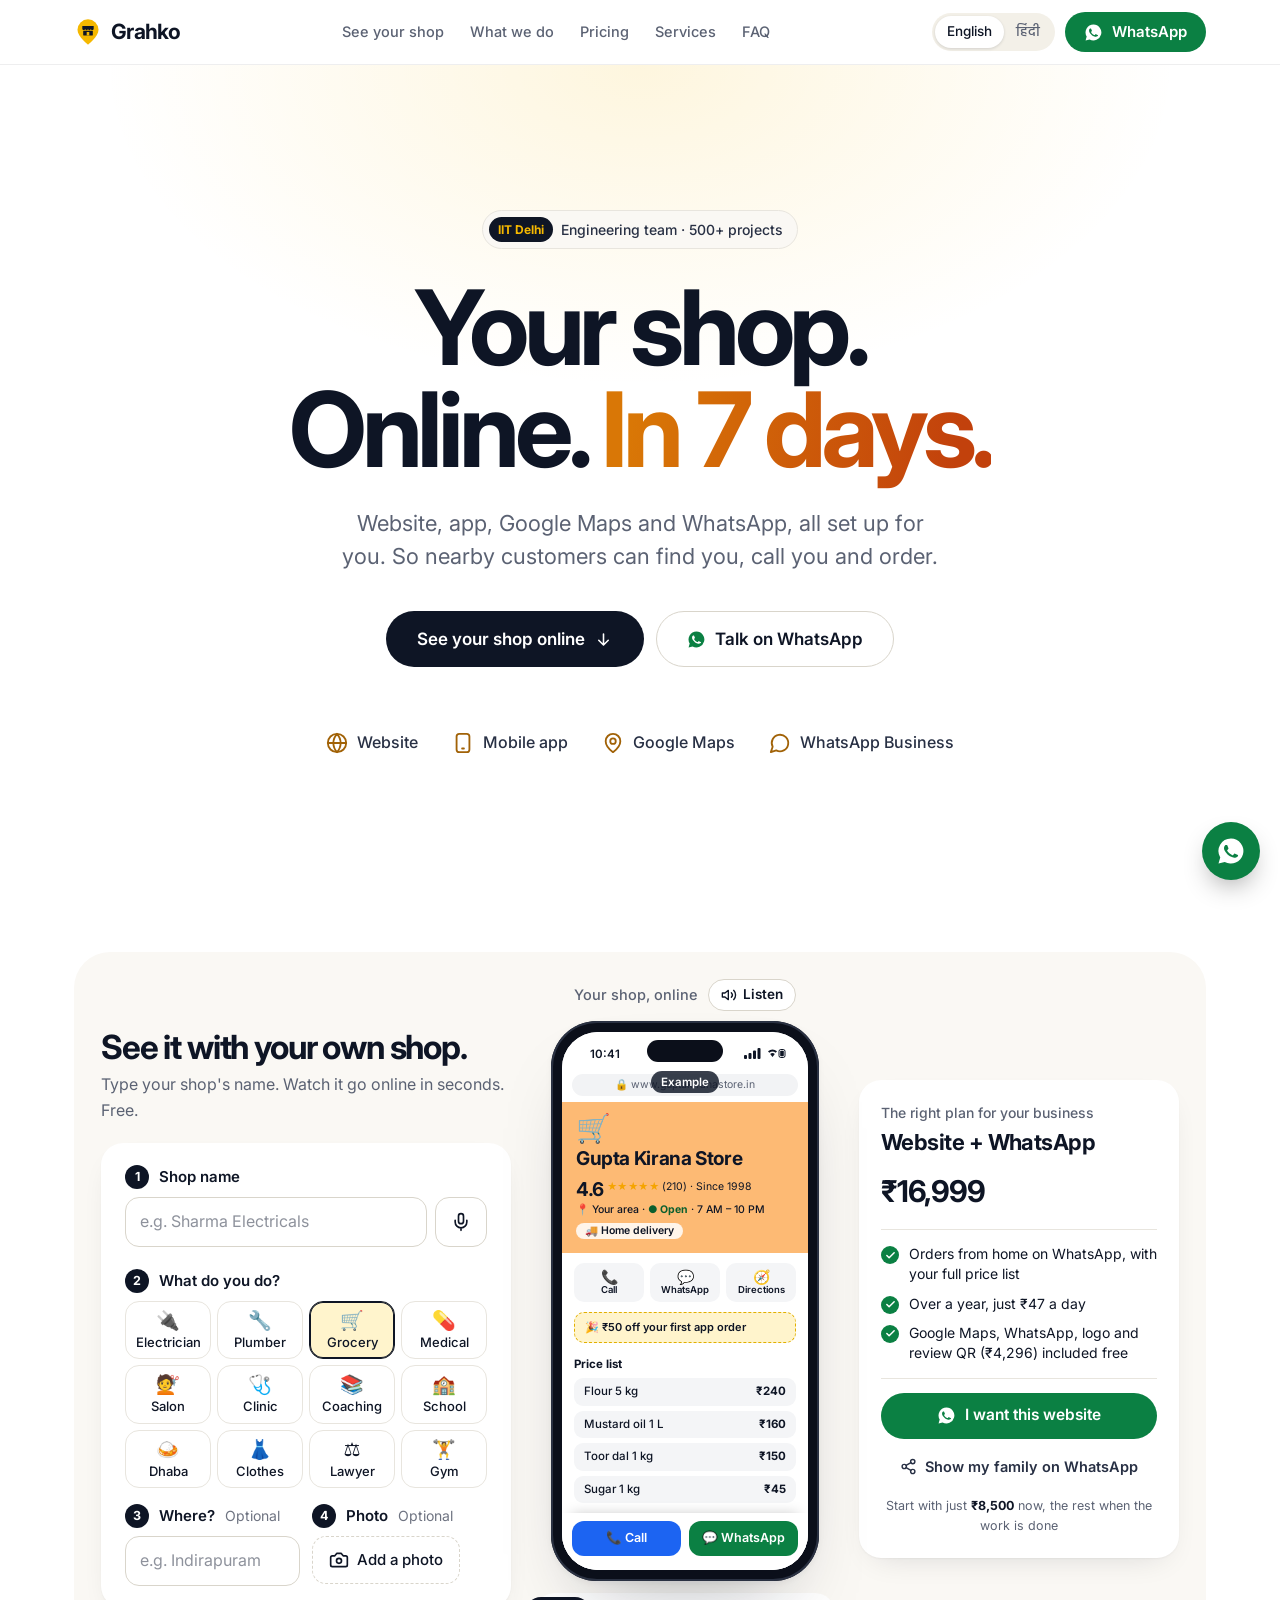
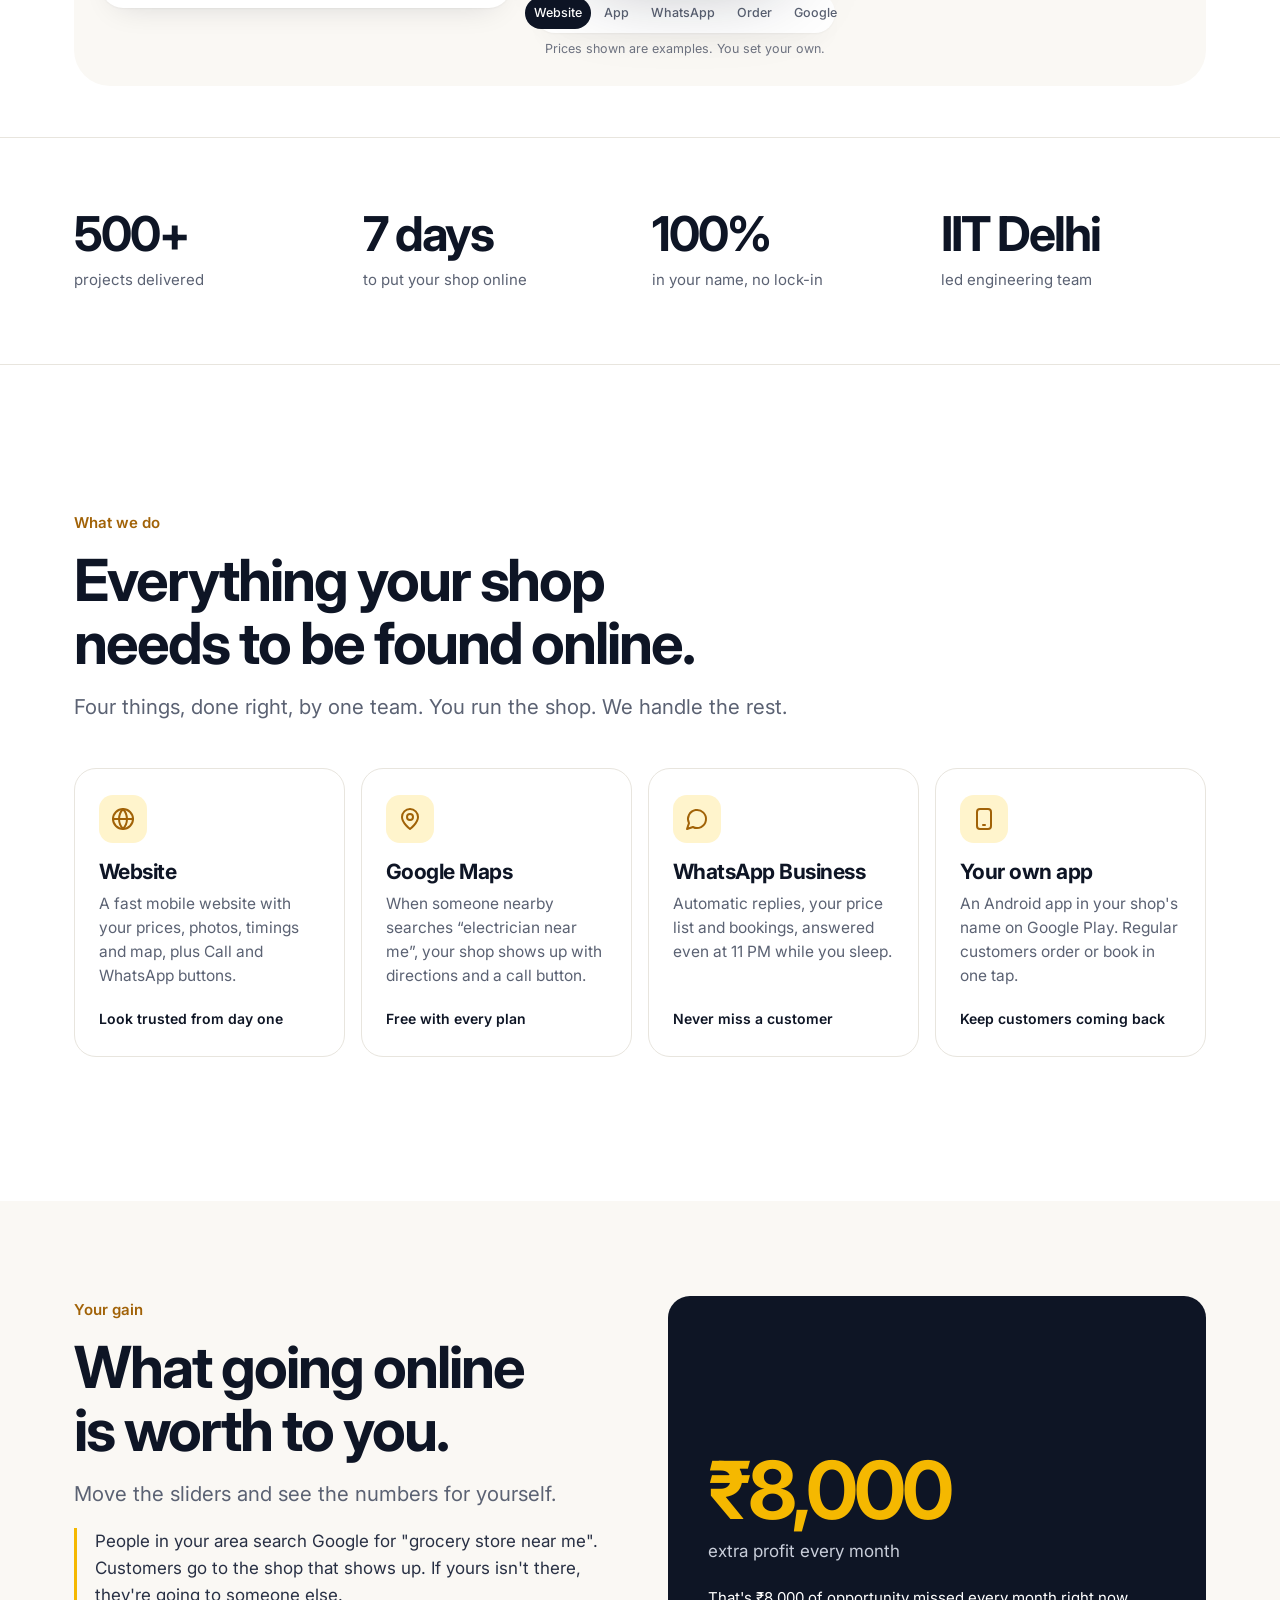
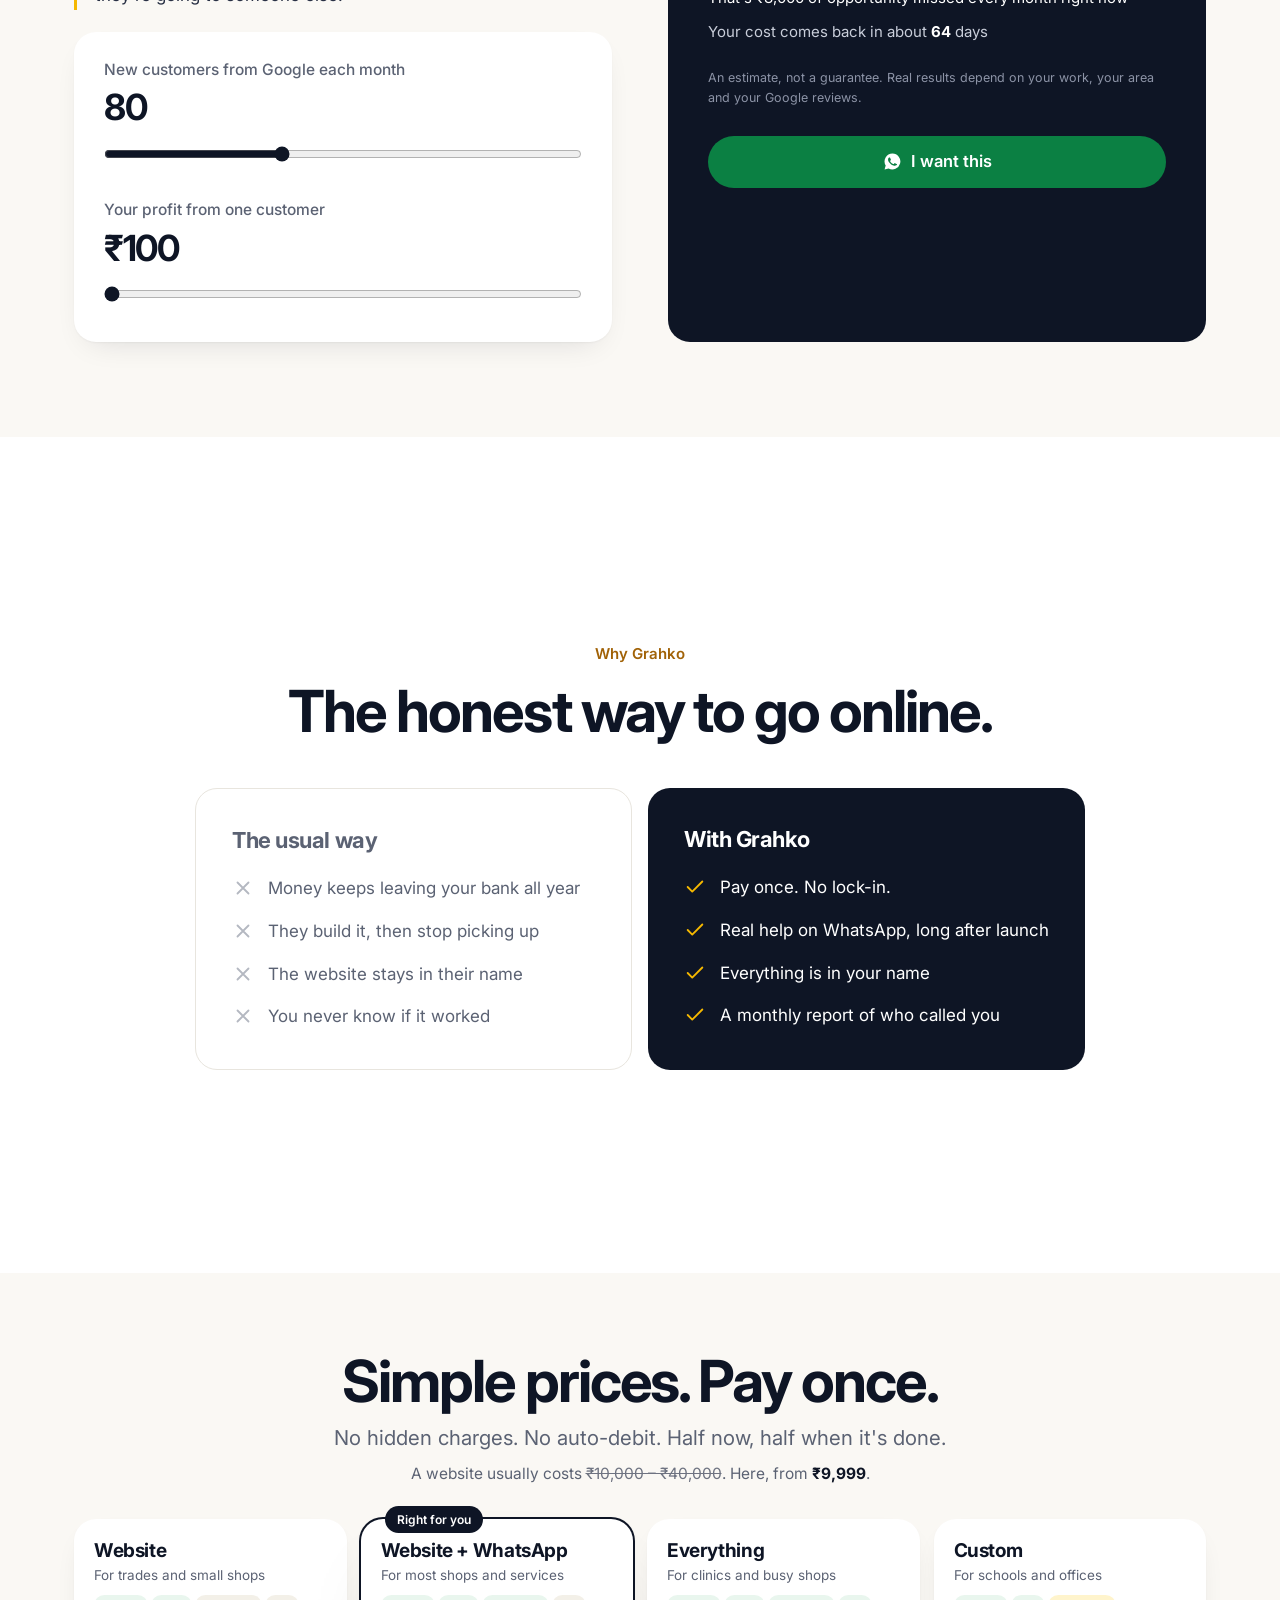
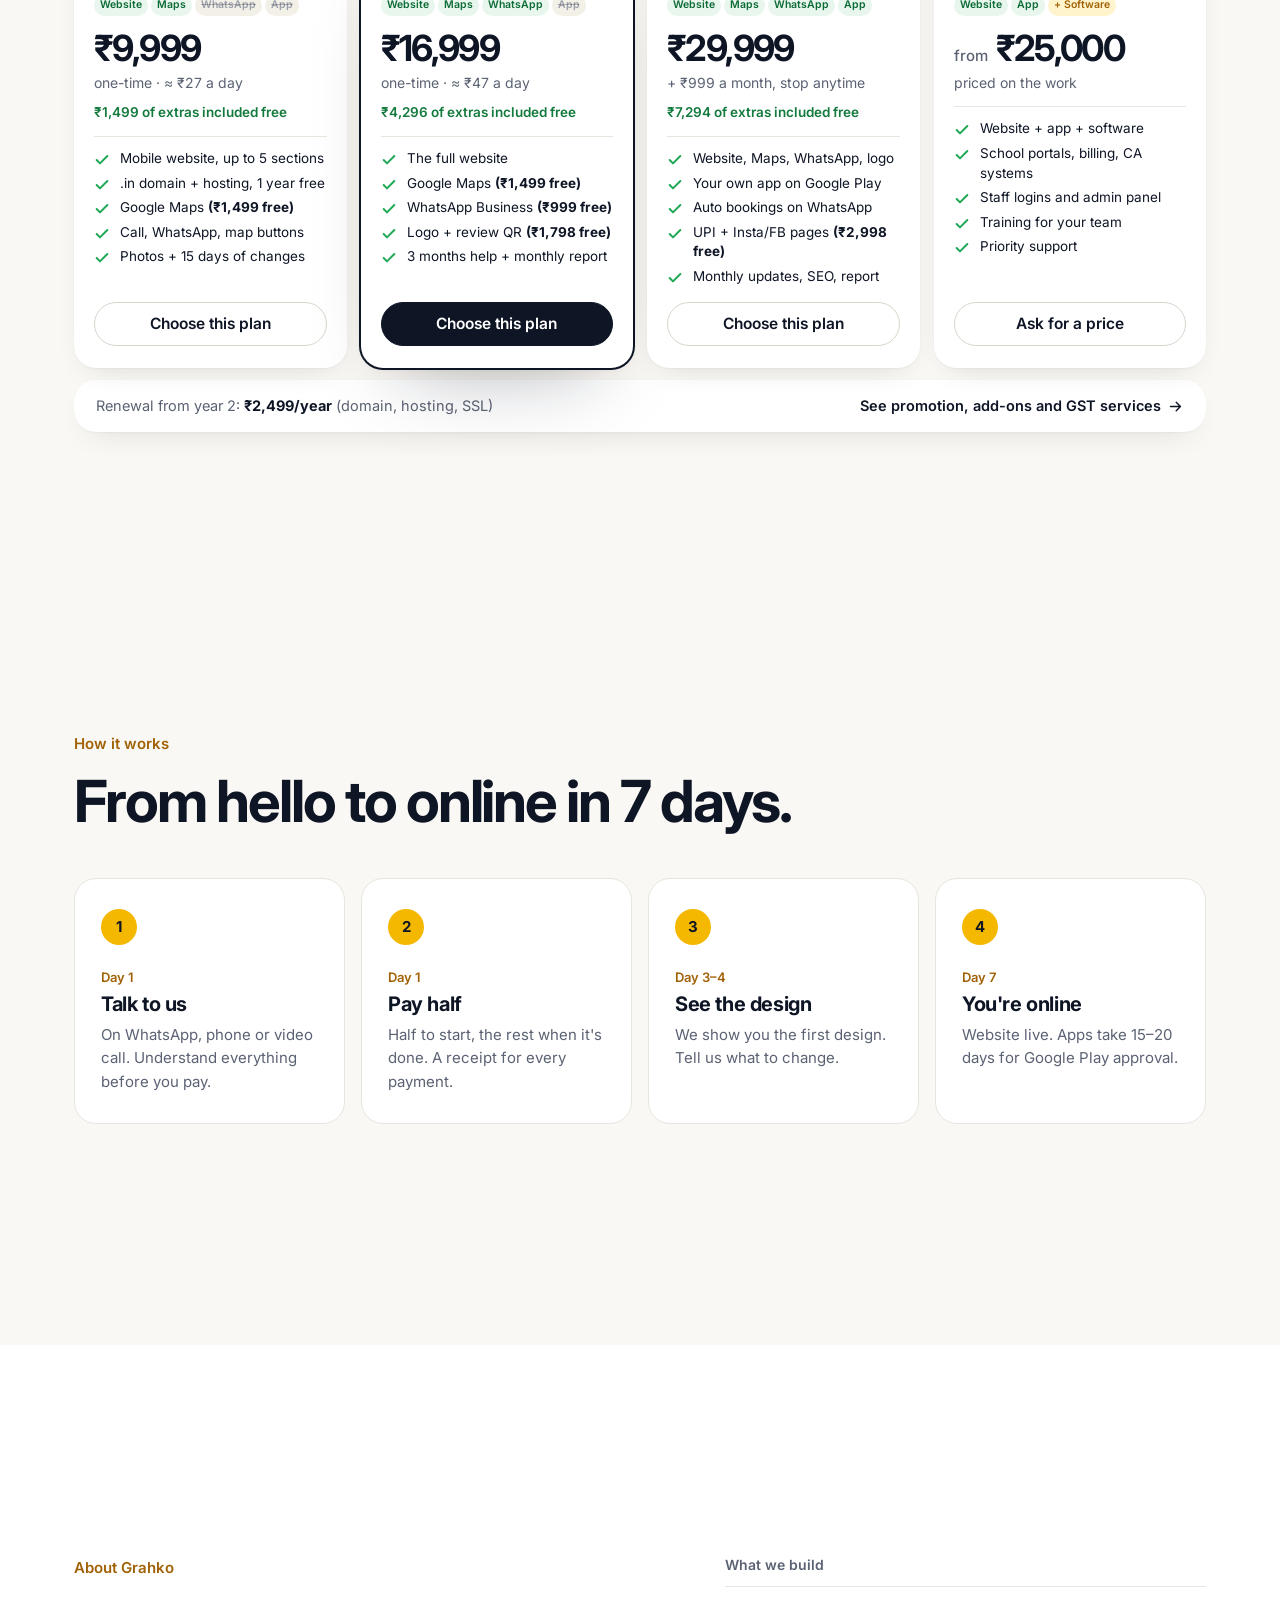
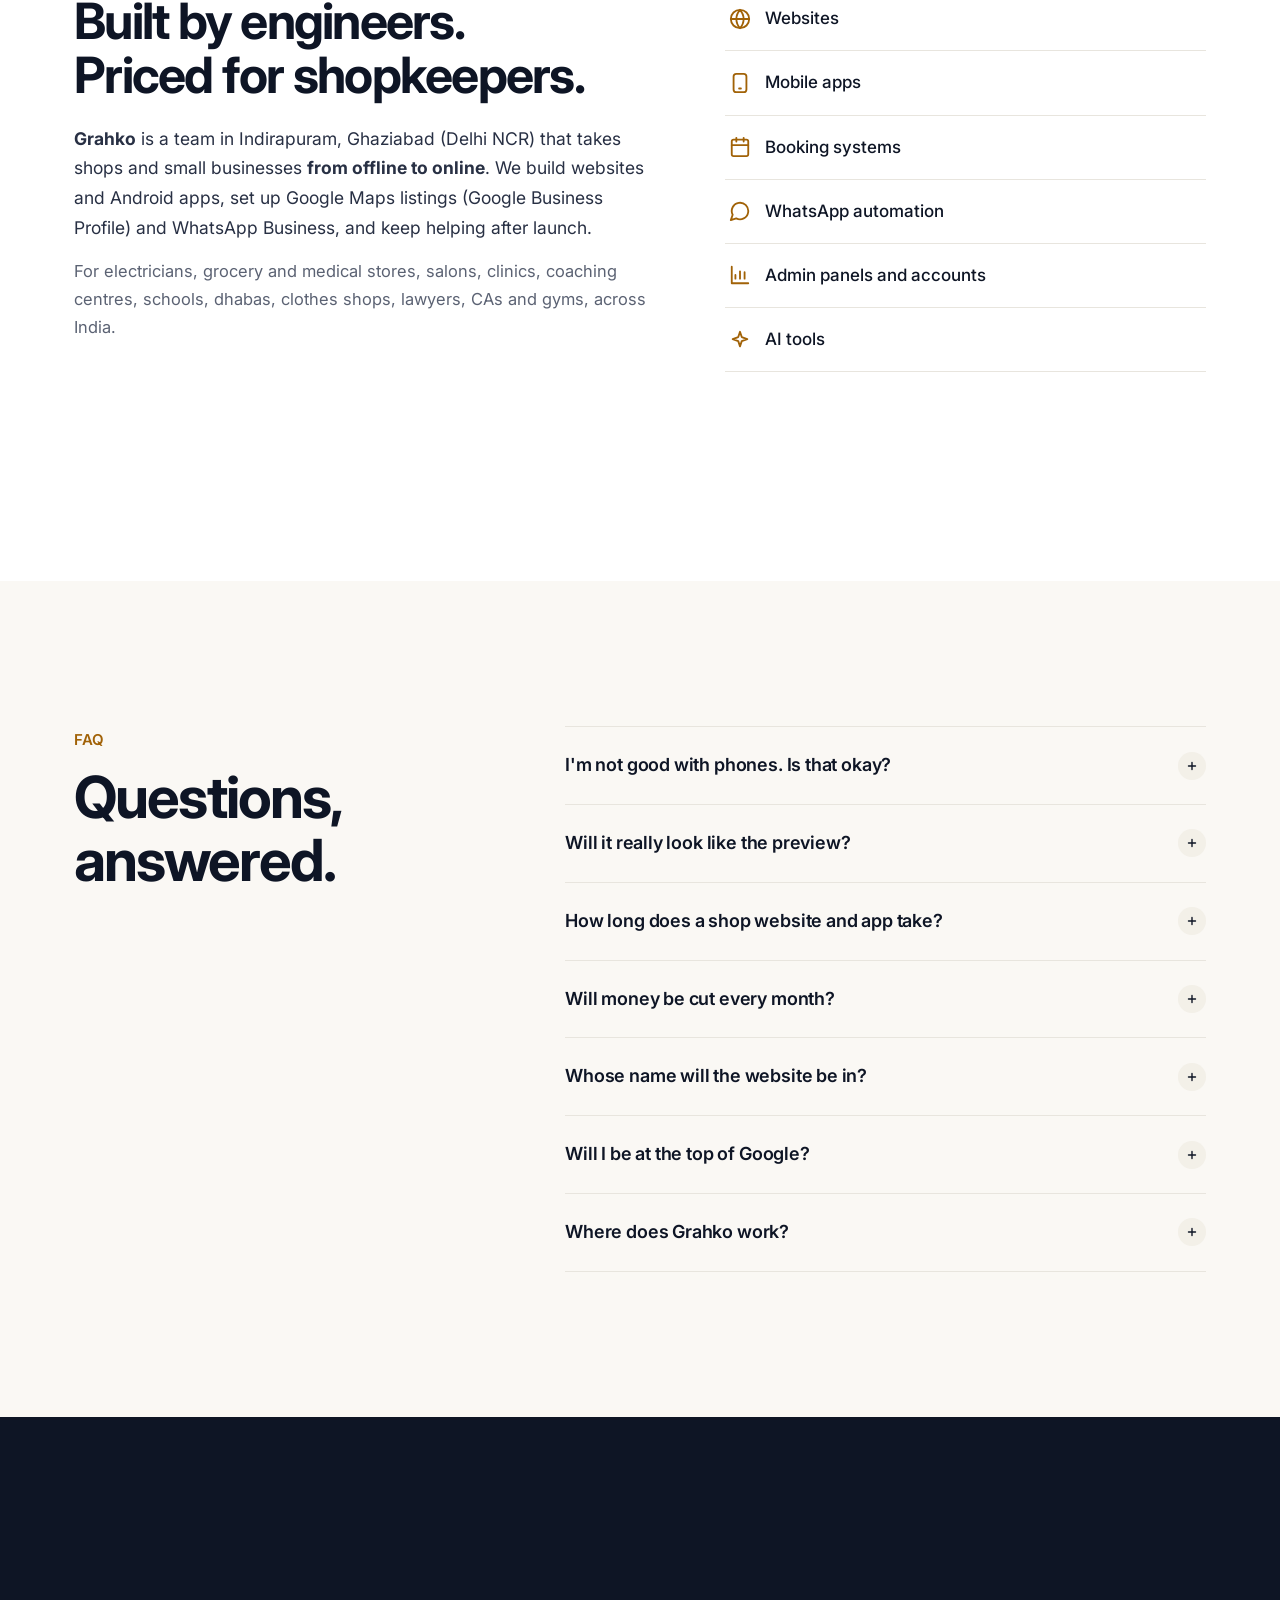
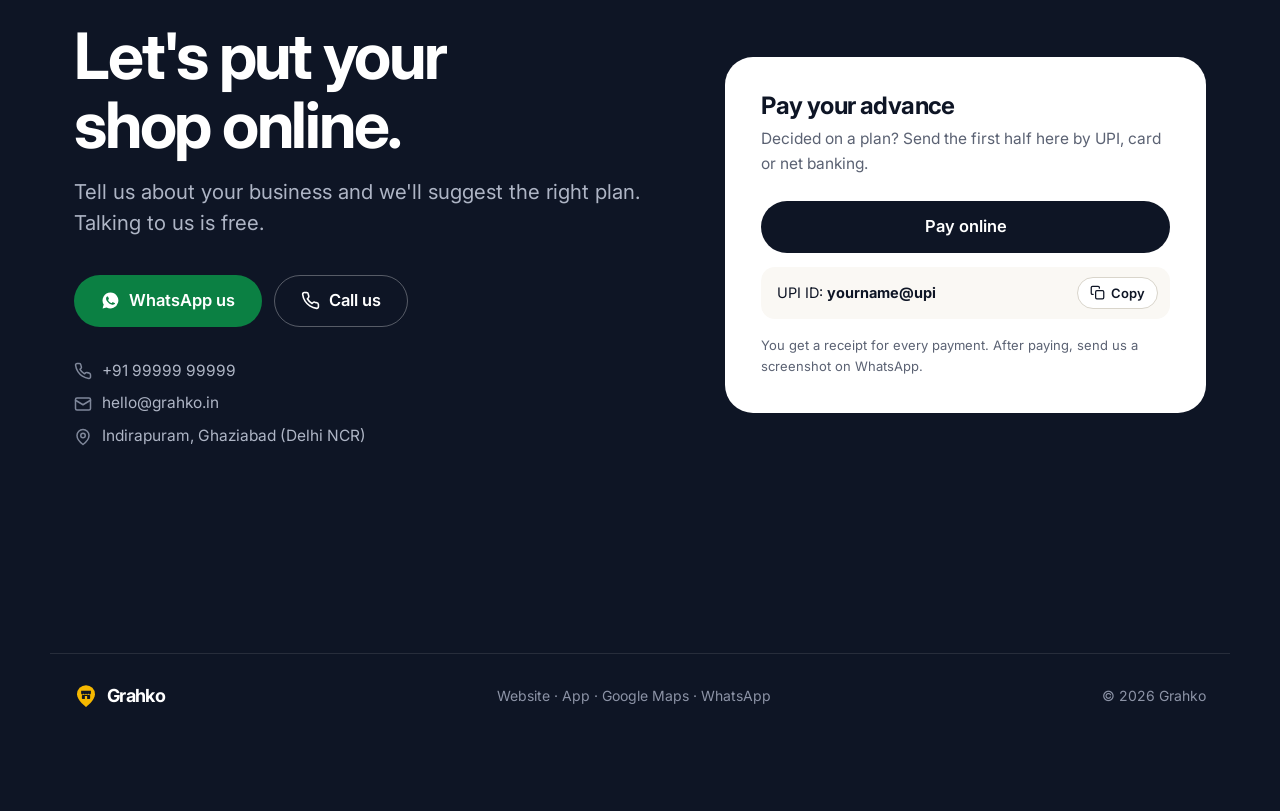
==== commit eee510c5: "Services: add a Paperwork & tax section (GST, Udyam, FSSAI, ITR, licences) - New section on the Serv" ====
--- a/index.html
+++ b/index.html
@@ -237,6 +237,12 @@
   <symbol id="i-chart" viewBox="0 0 24 24"><path d="M3 3v18h18M7 16v-4M12 16V8M17 16v-7"/></symbol>
   <symbol id="i-spark" viewBox="0 0 24 24"><path d="M12 3l1.9 5.8L20 11l-6.1 2.2L12 19l-1.9-5.8L4 11l6.1-2.2z"/></symbol>
   <symbol id="i-gift" viewBox="0 0 24 24"><rect x="3" y="8" width="18" height="4" rx="1"/><path d="M12 8v13M19 12v7a2 2 0 0 1-2 2H7a2 2 0 0 1-2-2v-7M7.5 8a2.5 2.5 0 0 1 0-5C11 3 12 8 12 8s1-5 4.5-5a2.5 2.5 0 0 1 0 5"/></symbol>
+  <symbol id="i-doc" viewBox="0 0 24 24"><path d="M14 2H6a2 2 0 0 0-2 2v16a2 2 0 0 0 2 2h12a2 2 0 0 0 2-2V8z"/><path d="M14 2v6h6M8 13h8M8 17h6"/></symbol>
+  <symbol id="i-repeat" viewBox="0 0 24 24"><path d="m17 2 4 4-4 4"/><path d="M3 11v-1a4 4 0 0 1 4-4h14"/><path d="m7 22-4-4 4-4"/><path d="M21 13v1a4 4 0 0 1-4 4H3"/></symbol>
+  <symbol id="i-award" viewBox="0 0 24 24"><circle cx="12" cy="8" r="6"/><path d="M15.5 13.5 17 22l-5-3-5 3 1.5-8.5"/></symbol>
+  <symbol id="i-food" viewBox="0 0 24 24"><path d="M3 2v7a2 2 0 0 0 2 2h4a2 2 0 0 0 2-2V2M7 2v20M21 15V2a5 5 0 0 0-5 5v6a2 2 0 0 0 2 2h3zm0 0v7"/></symbol>
+  <symbol id="i-rupee" viewBox="0 0 24 24"><path d="M6 3h12M6 8h12M6 13l8.5 8M6 13h3M9 13c6.7 0 6.7-10 0-10"/></symbol>
+  <symbol id="i-shield" viewBox="0 0 24 24"><path d="M12 22s8-4 8-10V5l-8-3-8 3v7c0 6 8 10 8 10z"/><path d="m9 12 2 2 4-4"/></symbol>
   <symbol id="i-cart" viewBox="0 0 24 24"><circle cx="8" cy="21" r="1"/><circle cx="19" cy="21" r="1"/><path d="M2 2h3l2.7 12.4a2 2 0 0 0 2 1.6h9.7a2 2 0 0 0 2-1.6L23 6H6"/></symbol>
 </svg>
 
@@ -286,7 +292,7 @@
       <a href="#calc" data-sec="calc"><svg class="i" aria-hidden="true"><use href="#i-calc"/></svg><span class="hi">कितना फायदा</span><span class="en">Your gain</span></a>
       <a href="#why" data-sec="why"><svg class="i" aria-hidden="true"><use href="#i-scale"/></svg><span class="hi">हम ही क्यों</span><span class="en">Why Grahko</span></a>
       <a href="#pricing" data-sec="pricing"><svg class="i" aria-hidden="true"><use href="#i-tag"/></svg><span class="hi">दाम</span><span class="en">Pricing</span></a>
-      <a href="services.html" data-page="services"><svg class="i" aria-hidden="true"><use href="#i-spark"/></svg><span class="hi">सर्विस: प्रमोशन और ऐड-ऑन</span><span class="en">Services: promotion & add-ons</span></a>
+      <a href="services.html" data-page="services"><svg class="i" aria-hidden="true"><use href="#i-spark"/></svg><span class="hi">सर्विस: प्रमोशन, ऐड-ऑन, GST</span><span class="en">Services: promotion, add-ons, GST</span></a>
       <a href="#how" data-sec="how"><svg class="i" aria-hidden="true"><use href="#i-steps"/></svg><span class="hi">काम कैसे होता है</span><span class="en">How it works</span></a>
       <a href="#work" data-sec="work"><svg class="i" aria-hidden="true"><use href="#i-info"/></svg><span class="hi">हमारे बारे में</span><span class="en">About us</span></a>
       <a href="#faq" data-sec="faq"><svg class="i" aria-hidden="true"><use href="#i-help"/></svg><span class="hi">आपके सवाल</span><span class="en">FAQ</span></a>
@@ -633,7 +639,7 @@
     </div>
     <div class="extras reveal">
       <span><span class="hi">दूसरे साल से रिन्यूअल: <b>₹2,499/साल</b> (डोमेन, होस्टिंग, SSL)</span><span class="en">Renewal from year 2: <b>₹2,499/year</b> (domain, hosting, SSL)</span></span>
-      <a class="link" href="services.html"><span class="hi">प्रमोशन पैकेज और 20 ऐड-ऑन सर्विस देखें</span><span class="en">See promotion packages and 20 add-on services</span><svg class="i" aria-hidden="true"><use href="#i-arrow"/></svg></a>
+      <a class="link" href="services.html"><span class="hi">प्रमोशन पैकेज, ऐड-ऑन और GST सर्विस देखें</span><span class="en">See promotion, add-ons and GST services</span><svg class="i" aria-hidden="true"><use href="#i-arrow"/></svg></a>
     </div>
   </div>
 </section>
--- a/styles.css
+++ b/styles.css
@@ -766,6 +766,31 @@
   @media(min-width:1100px) and (max-height:860px){#promotion .lede{display:none}}
   @media(max-width:1060px){.promo-plans{grid-template-columns:1fr 1fr}}
   @media(max-width:860px){.promo-notes{grid-template-columns:1fr;gap:8px}.steps-3{grid-template-columns:1fr}}
+
+  /* Paperwork & tax */
+  .tax-trust{display:inline-flex;align-items:center;gap:10px;margin-top:18px;background:#fff;border:1px solid var(--line);border-radius:999px;padding:6px 16px 6px 6px;font-size:14px;font-weight:500;color:var(--ink-2)}
+  .tax-trust .i{width:28px;height:28px;padding:5px;border-radius:50%;background:#E9F6EE;color:#0B6B35}
+  .tax-grid{display:grid;grid-template-columns:repeat(3,1fr);gap:14px}
+  .tax-item{display:grid;grid-template-columns:44px 1fr;grid-template-areas:"ic name" "ic desc" "ic price";column-gap:14px;row-gap:2px;align-items:start;background:#fff;border-radius:var(--r);padding:20px 22px;box-shadow:var(--shadow);text-decoration:none;color:var(--ink);transition:transform .25s var(--ease),box-shadow .25s}
+  .tax-item:hover{transform:translateY(-3px);box-shadow:var(--shadow-lg)}
+  .tax-ic{grid-area:ic;width:44px;height:44px;border-radius:12px;background:var(--gold-soft);color:var(--gold-ink);display:grid;place-items:center}
+  .tax-ic .i{width:22px;height:22px}
+  .tax-item b{grid-area:name;font-size:16px;font-weight:600;line-height:1.3}
+  .tax-item small{grid-area:desc;font-size:13.5px;color:var(--muted);line-height:1.4}
+  .tax-item em{grid-area:price;font-style:normal;font-weight:700;font-size:14.5px;margin-top:8px;display:flex;justify-content:space-between;align-items:center;gap:8px}
+  .tax-item em i{font-style:normal;font-weight:600;font-size:13px;color:#0B8043;white-space:nowrap}
+  .tax-item:hover em i{text-decoration:underline}
+  @media(min-width:1100px){#tax{min-height:calc(100svh - 64px);display:flex;flex-direction:column;justify-content:center;padding:clamp(36px,6vh,72px) 0}}
+  @media(min-width:1100px) and (max-height:780px){
+    #tax{padding:20px 0}
+    #tax .lede{display:none}
+    #tax .head{margin-bottom:18px}
+    .tax-trust{margin-top:10px}
+    .tax-item{padding:14px 18px}
+    .tax-item em{margin-top:4px}
+  }
+  @media(max-width:1000px){.tax-grid{grid-template-columns:1fr 1fr}}
+  @media(max-width:600px){.tax-grid{grid-template-columns:1fr;gap:10px}.tax-item{padding:16px 18px}.tax-item em{flex-wrap:wrap}.tax-item em > span{white-space:nowrap}}
 
   /* ================= Phones: less crowded ================= */
   @media(max-width:700px){
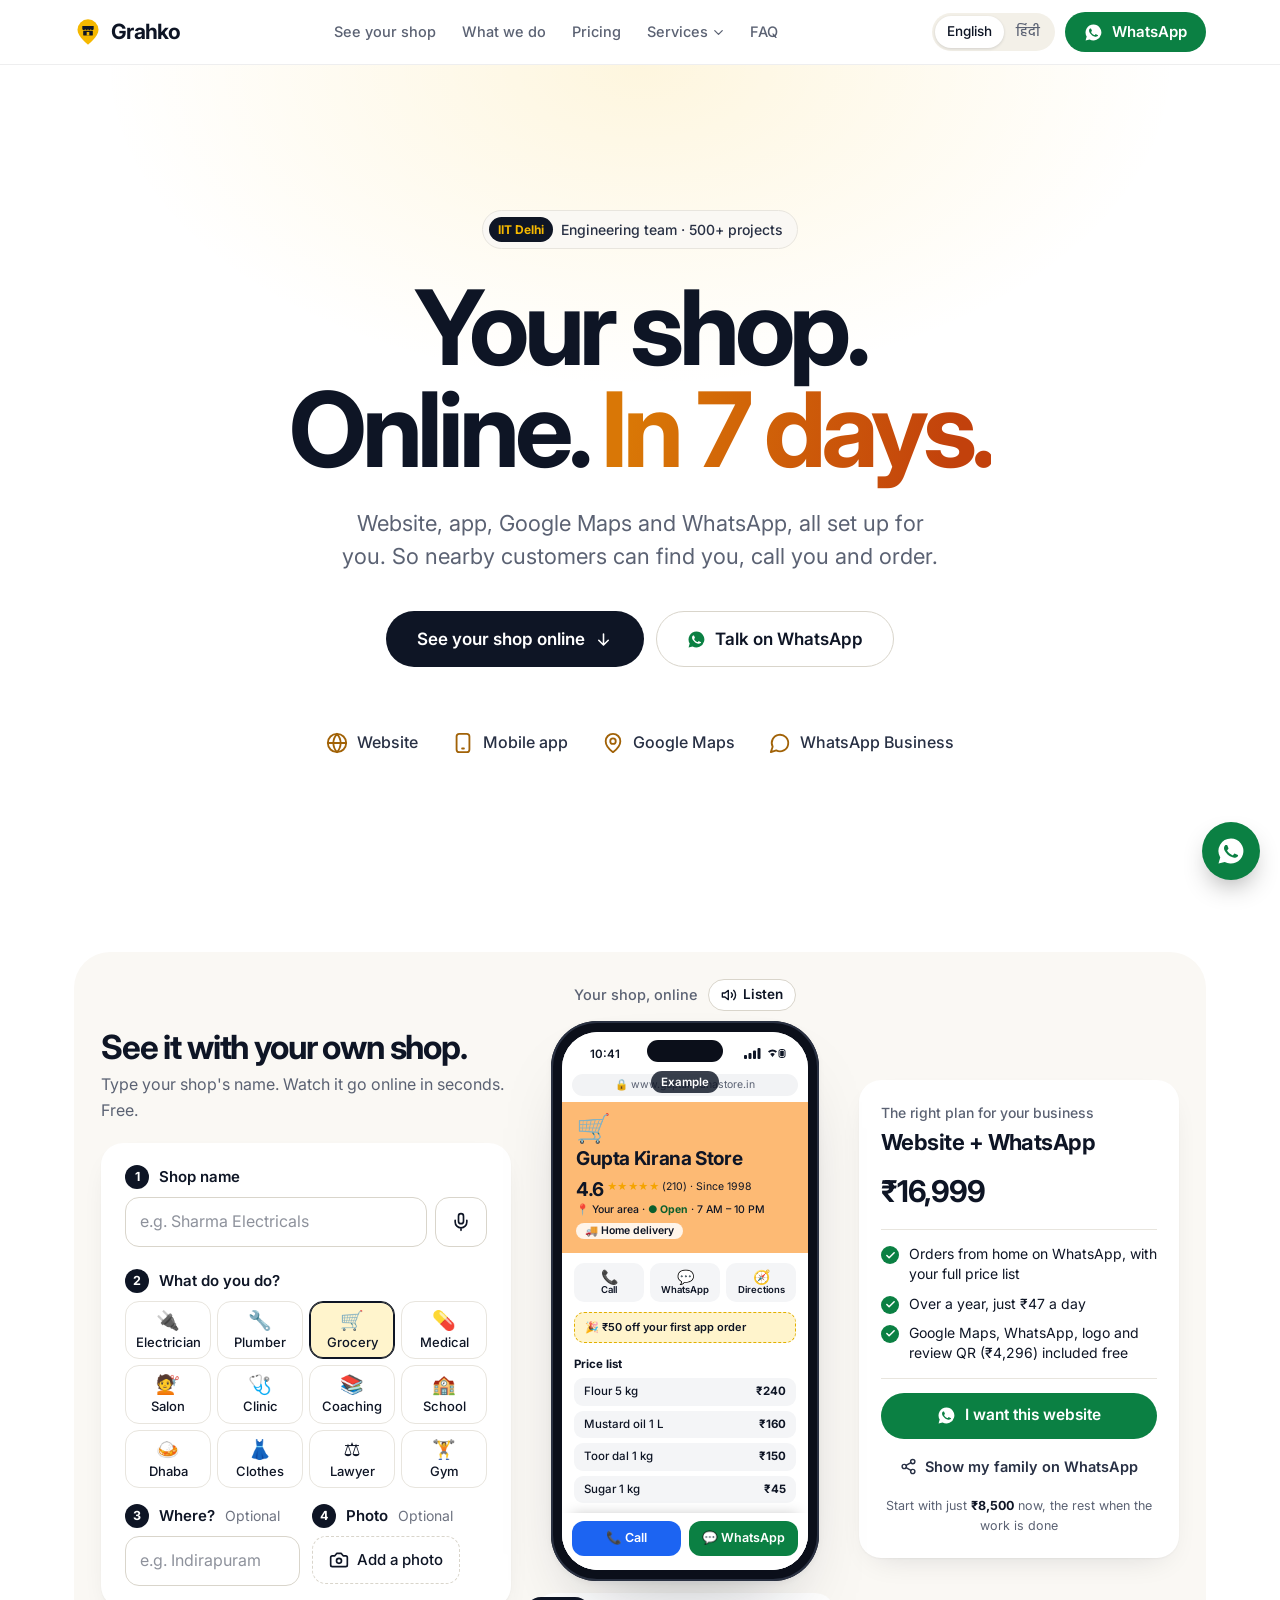
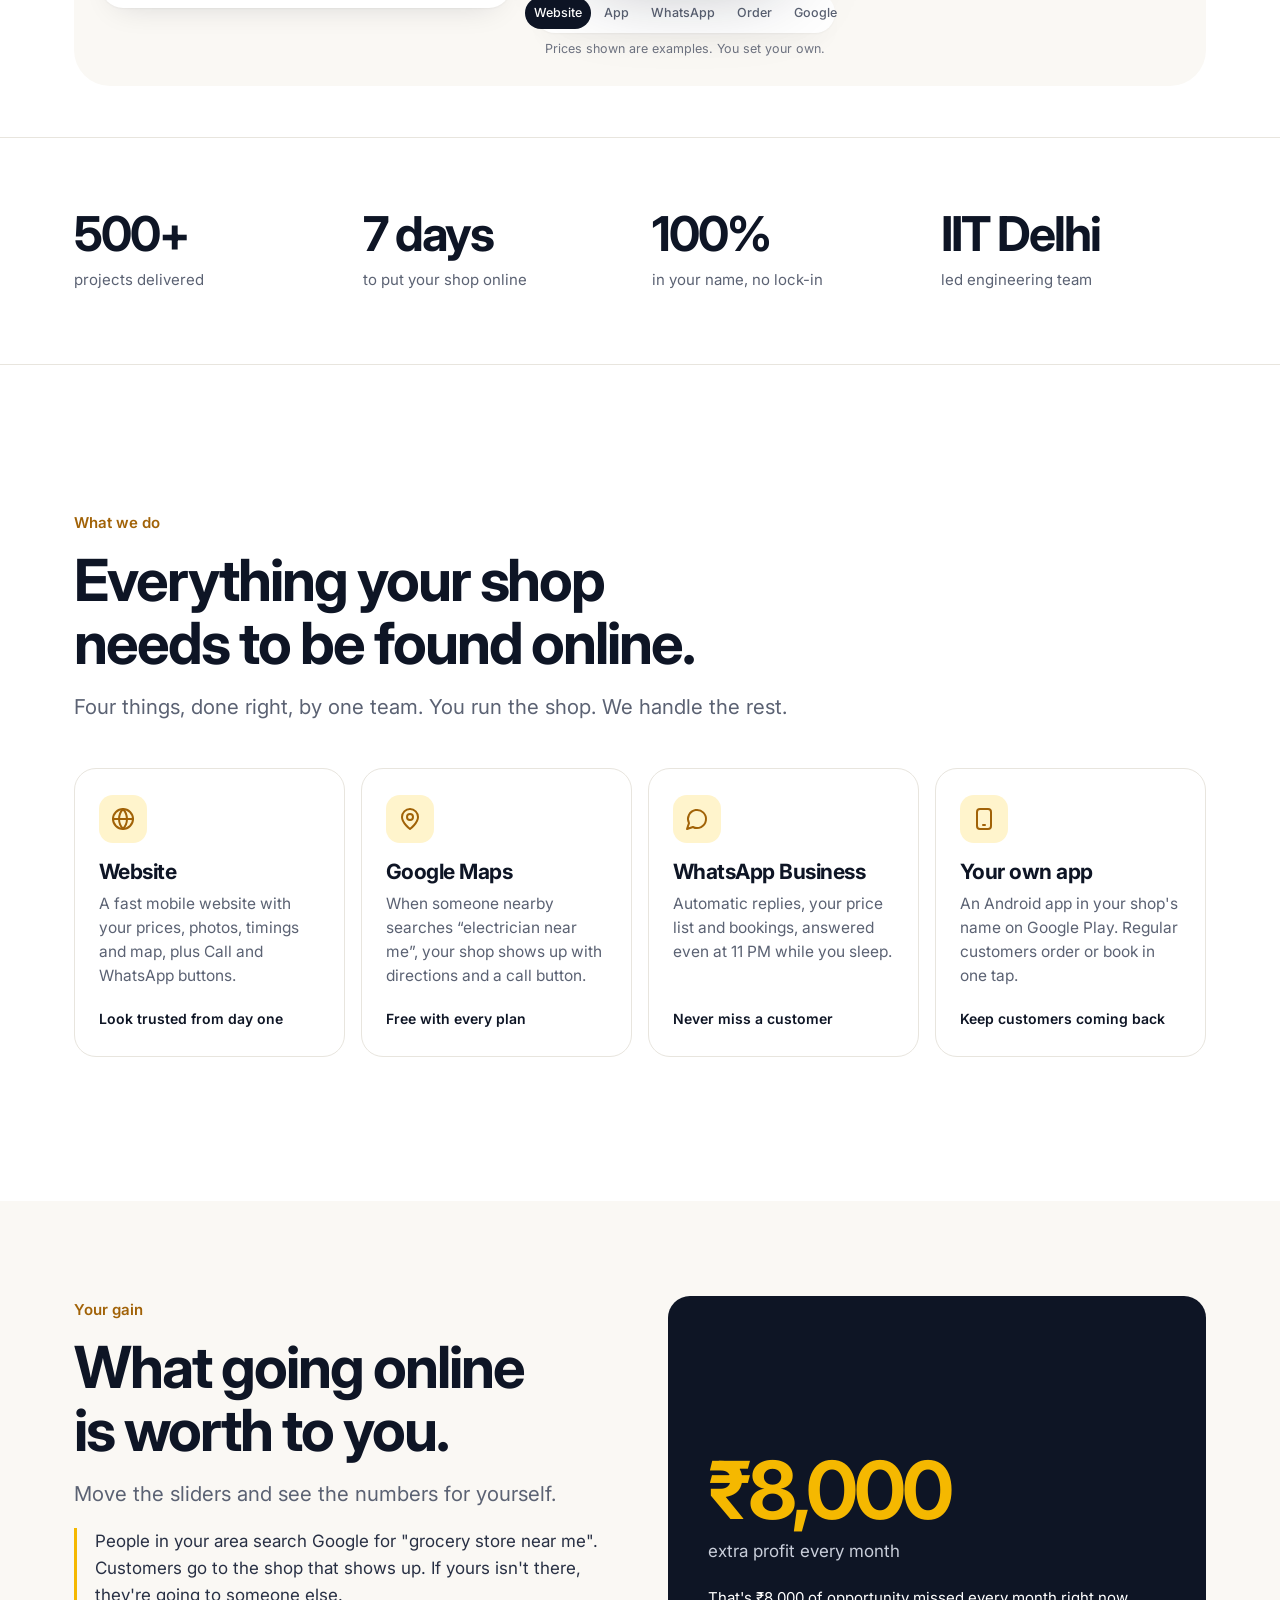
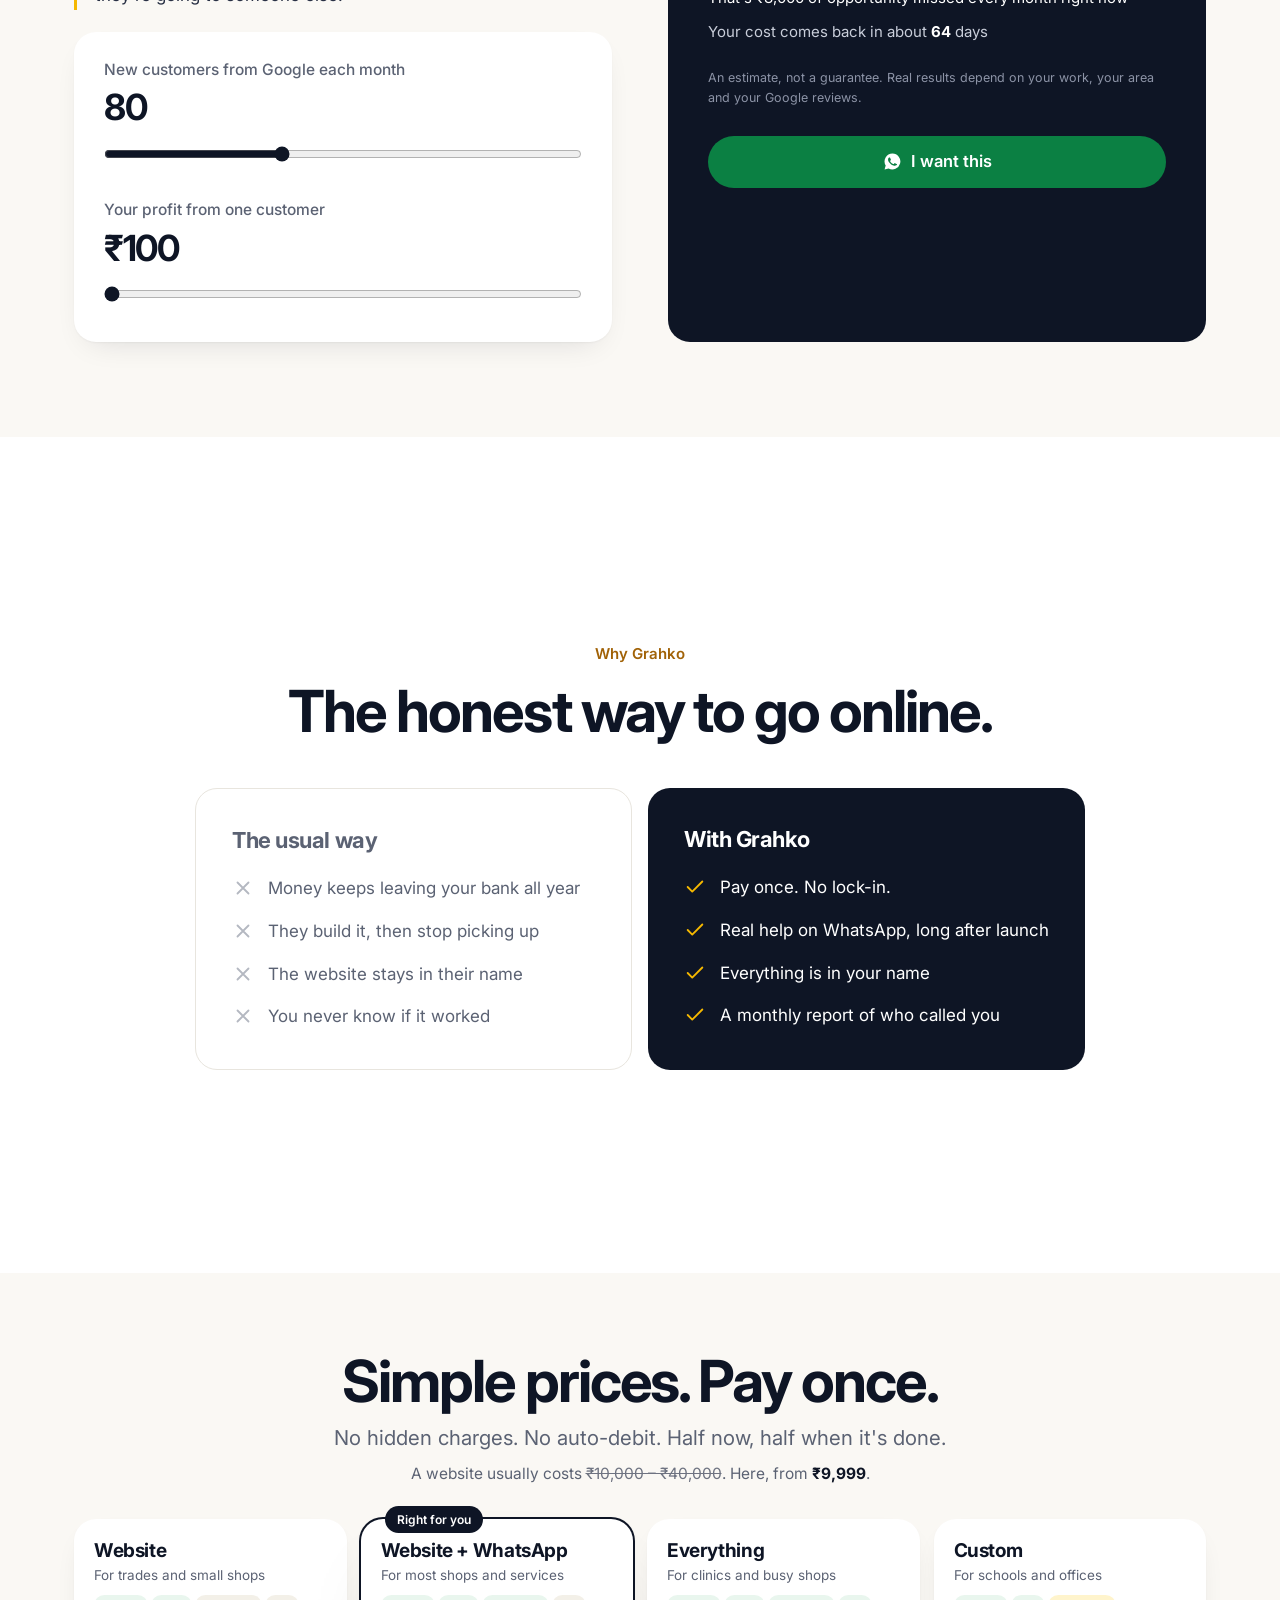
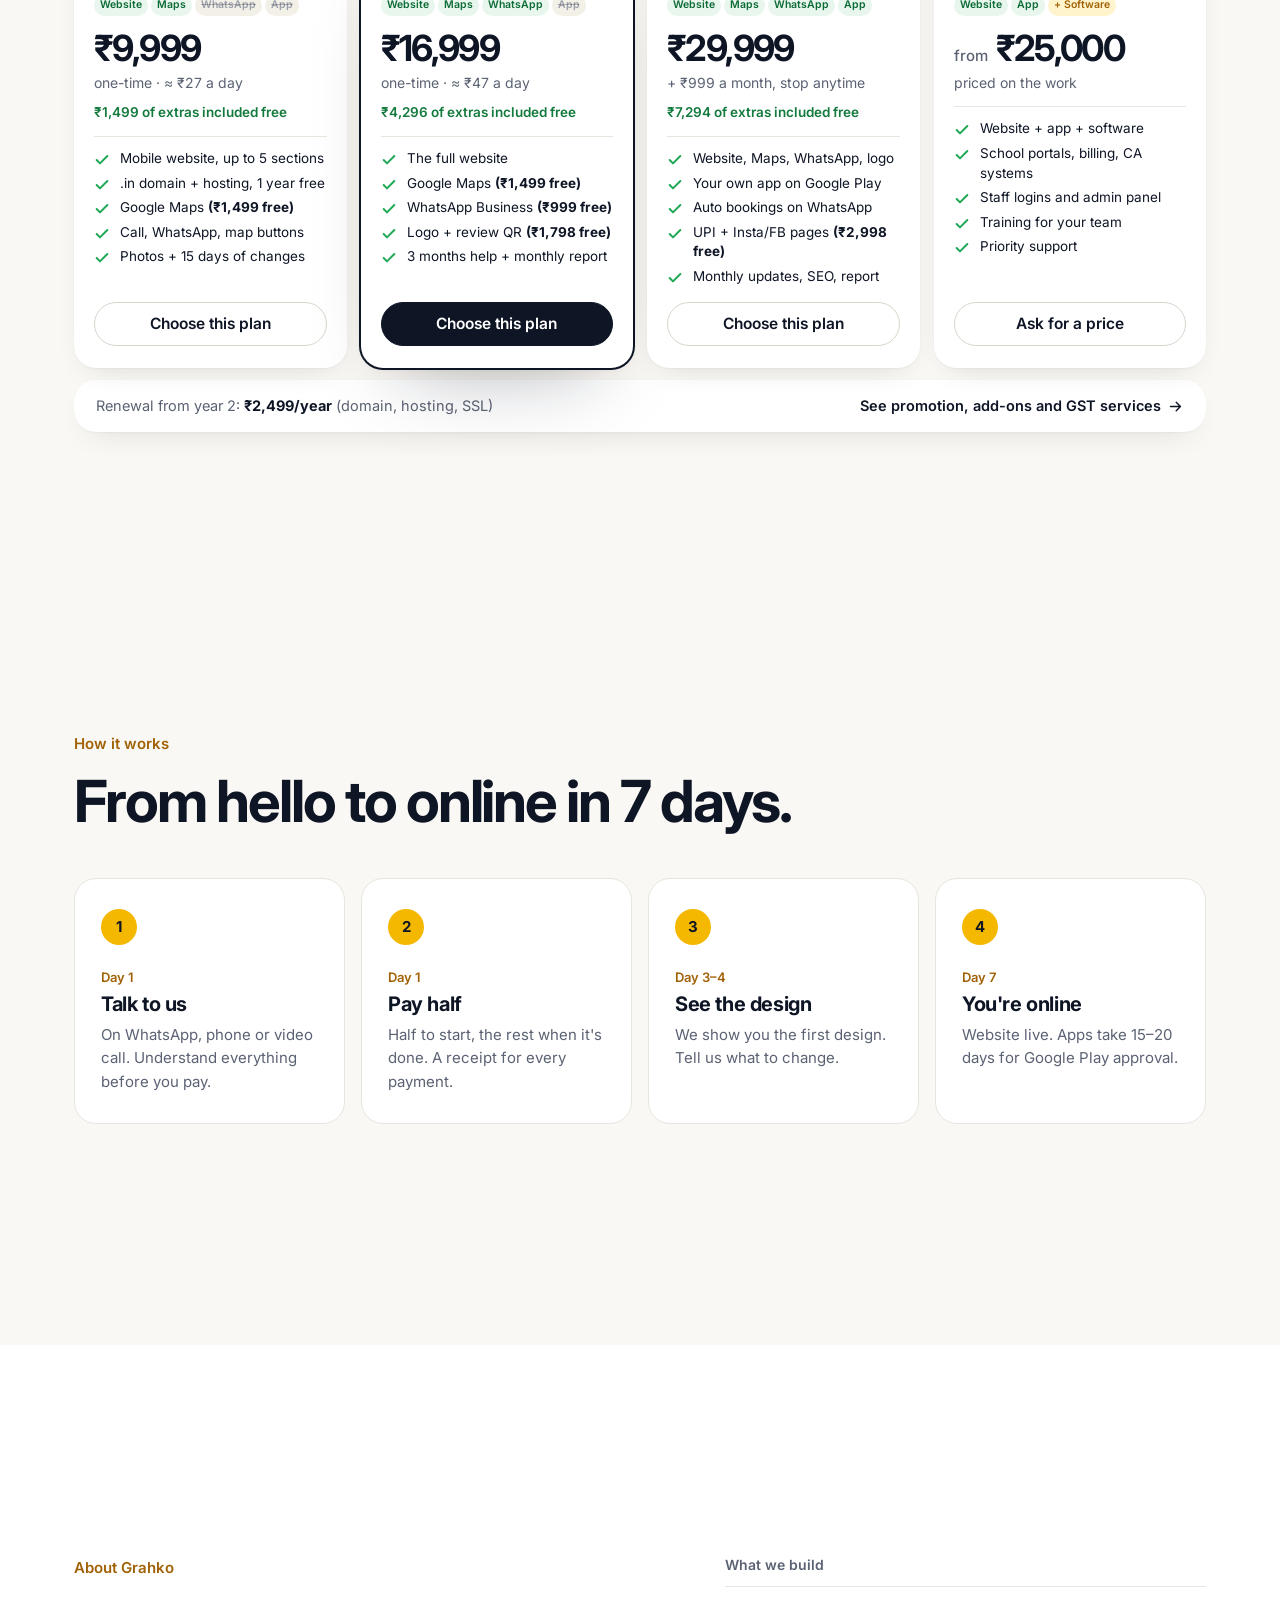
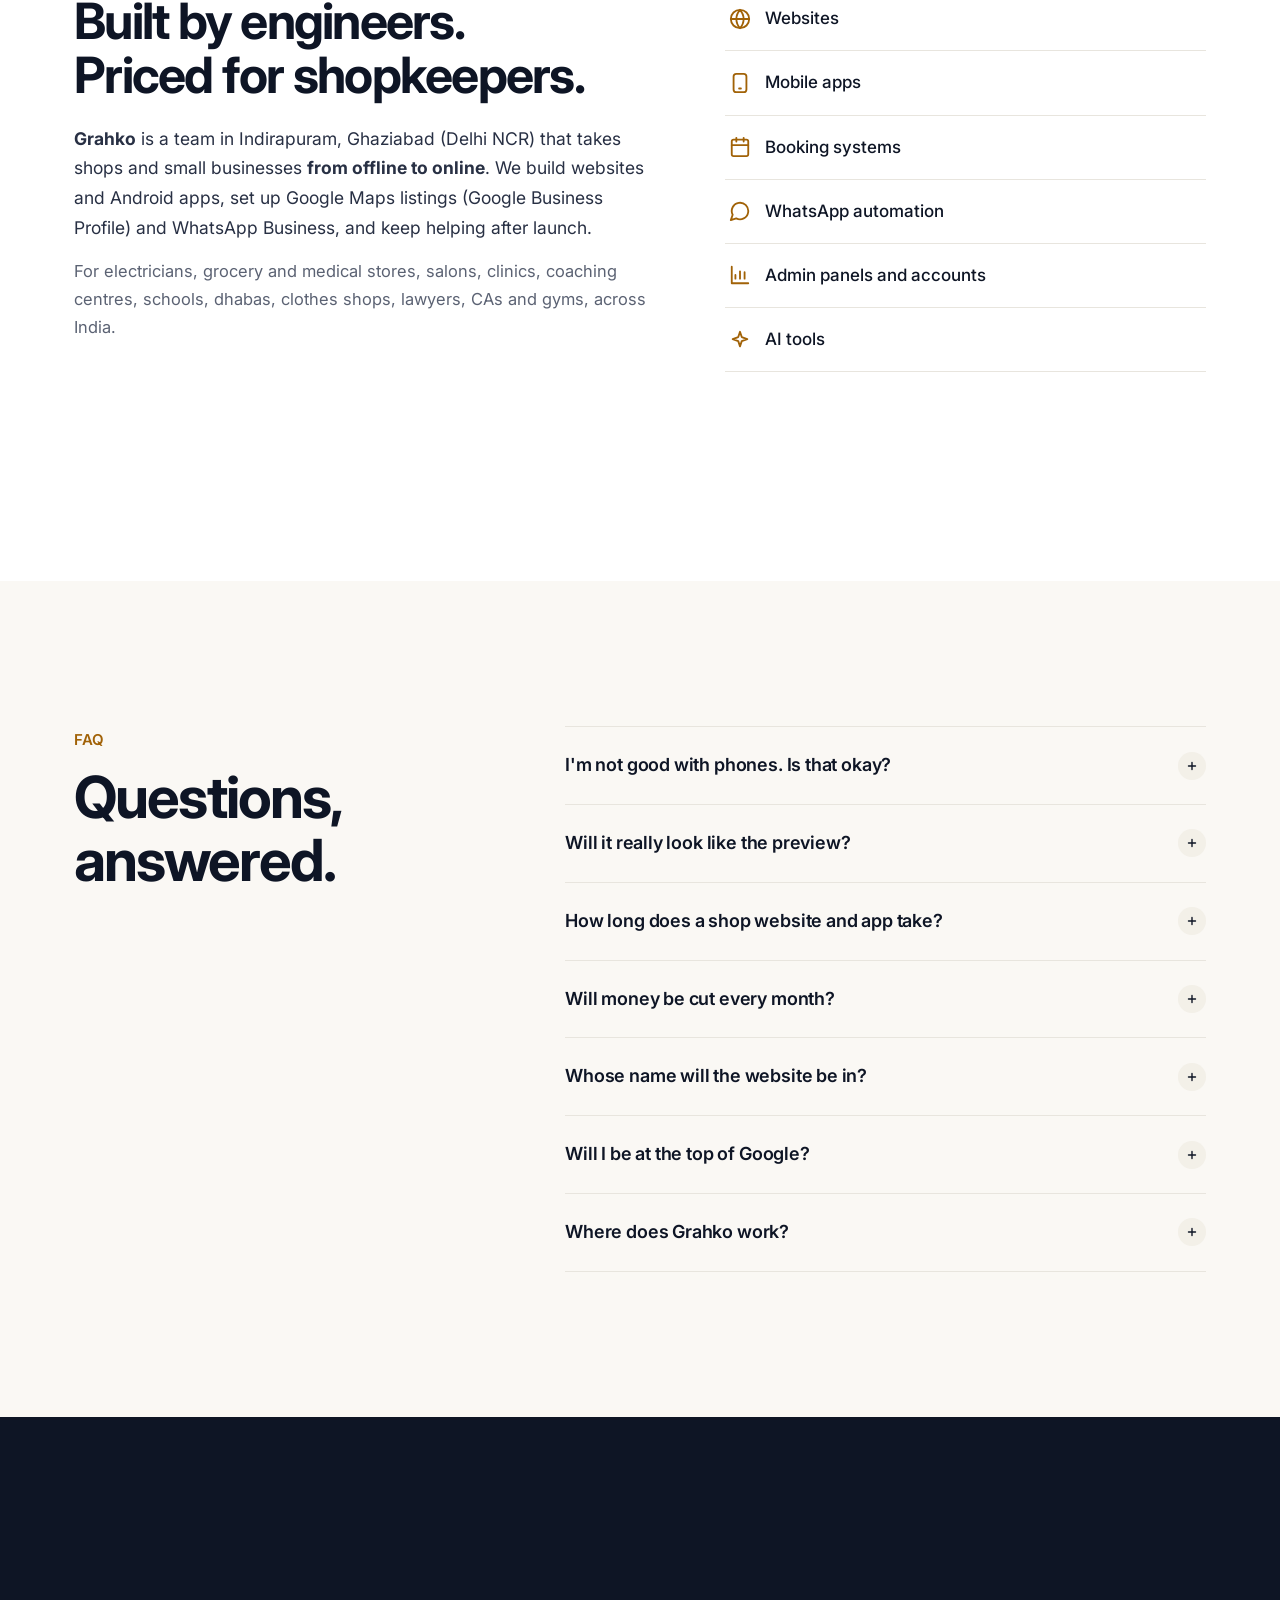
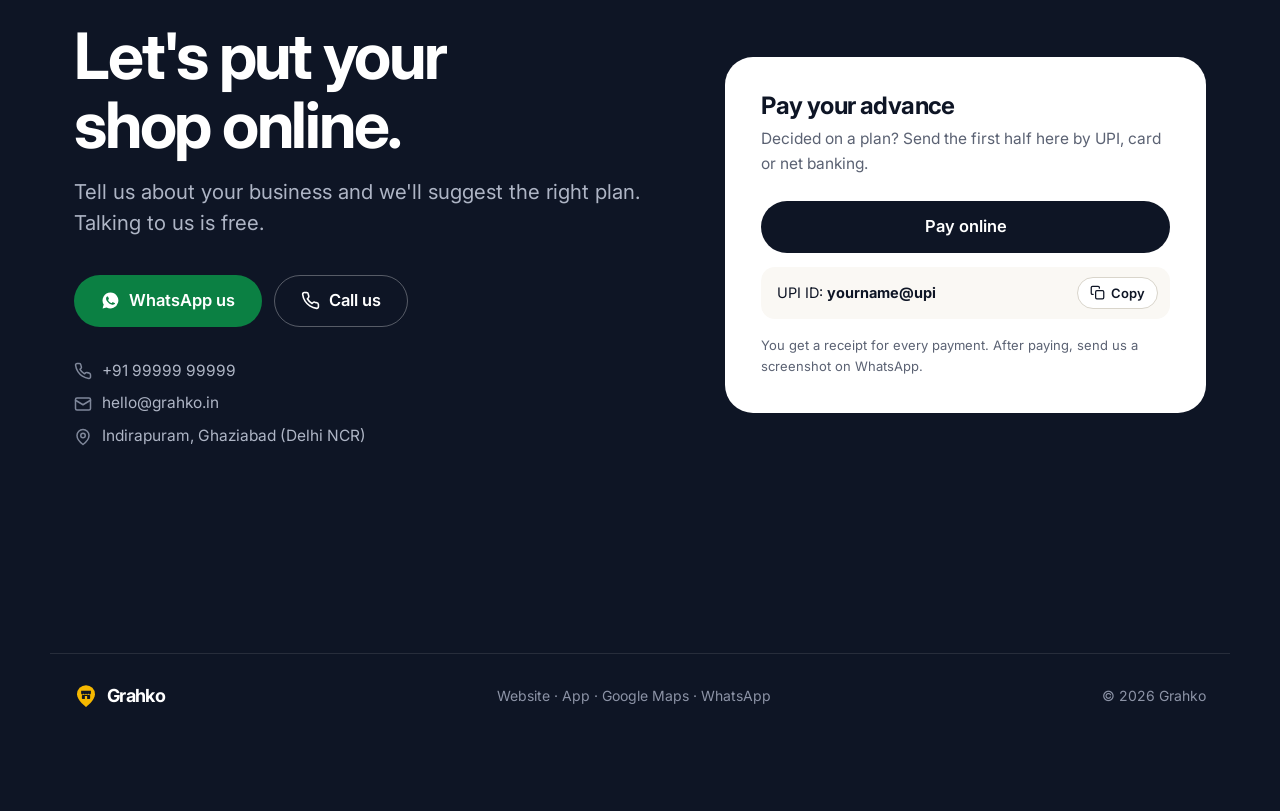
==== commit a5aee1f9: "Services dropdown in the nav; fix green menu text - Nav "Services" is now a dropdown: Business promo" ====
--- a/index.html
+++ b/index.html
@@ -243,6 +243,7 @@
   <symbol id="i-food" viewBox="0 0 24 24"><path d="M3 2v7a2 2 0 0 0 2 2h4a2 2 0 0 0 2-2V2M7 2v20M21 15V2a5 5 0 0 0-5 5v6a2 2 0 0 0 2 2h3zm0 0v7"/></symbol>
   <symbol id="i-rupee" viewBox="0 0 24 24"><path d="M6 3h12M6 8h12M6 13l8.5 8M6 13h3M9 13c6.7 0 6.7-10 0-10"/></symbol>
   <symbol id="i-shield" viewBox="0 0 24 24"><path d="M12 22s8-4 8-10V5l-8-3-8 3v7c0 6 8 10 8 10z"/><path d="m9 12 2 2 4-4"/></symbol>
+  <symbol id="i-chev" viewBox="0 0 24 24"><path d="m6 9 6 6 6-6"/></symbol>
   <symbol id="i-cart" viewBox="0 0 24 24"><circle cx="8" cy="21" r="1"/><circle cx="19" cy="21" r="1"/><path d="M2 2h3l2.7 12.4a2 2 0 0 0 2 1.6h9.7a2 2 0 0 0 2-1.6L23 6H6"/></symbol>
 </svg>
 
@@ -255,7 +256,15 @@
       <a href="#studio" data-sec="studio"><span class="hi">अपनी दुकान देखिए</span><span class="en">See your shop</span></a>
       <a href="#services" data-sec="services"><span class="hi">हम क्या करते हैं</span><span class="en">What we do</span></a>
       <a href="#pricing" data-sec="pricing"><span class="hi">दाम</span><span class="en">Pricing</span></a>
-      <a href="services.html" data-page="services"><span class="hi">सर्विस</span><span class="en">Services</span></a>
+      <div class="nav-dd" id="svcDd">
+        <button type="button" class="nav-dd-btn" aria-expanded="false" aria-controls="svcMenu"><span class="hi">सर्विस</span><span class="en">Services</span><svg class="i dd-caret" aria-hidden="true"><use href="#i-chev"/></svg></button>
+        <div class="nav-dd-panel" id="svcMenu"><div class="dd-card">
+          <a href="services.html#promotion"><span class="dd-ic"><svg class="i" aria-hidden="true"><use href="#i-calc"/></svg></span><span><b><span class="en">Business promotion</span><span class="hi">बिज़नेस प्रमोशन</span></b><small><span class="en">Monthly packages from ₹2,999</span><span class="hi">₹2,999/महीना से पैकेज</span></small></span></a>
+          <a href="services.html#addons"><span class="dd-ic"><svg class="i" aria-hidden="true"><use href="#i-spark"/></svg></span><span><b><span class="en">Add-on services</span><span class="hi">ऐड-ऑन सर्विस</span></b><small><span class="en">Logo, photoshoot, ads and 17 more</span><span class="hi">लोगो, फोटोशूट, ऐड और 17 और</span></small></span></a>
+          <a href="services.html#tax"><span class="dd-ic"><svg class="i" aria-hidden="true"><use href="#i-doc"/></svg></span><span><b><span class="en">GST & paperwork</span><span class="hi">GST और कागज़ी काम</span></b><small><span class="en">GST, Udyam, FSSAI, ITR, licences</span><span class="hi">GST, Udyam, FSSAI, ITR, लाइसेंस</span></small></span></a>
+          <a class="dd-all" href="services.html"><span class="en">See all services</span><span class="hi">सारी सर्विस देखें</span><svg class="i" aria-hidden="true"><use href="#i-arrow"/></svg></a>
+        </div></div>
+      </div>
       <a href="#faq" data-sec="faq"><span class="hi">सवाल</span><span class="en">FAQ</span></a>
     </div>
     <div class="nav-right">
@@ -292,7 +301,10 @@
       <a href="#calc" data-sec="calc"><svg class="i" aria-hidden="true"><use href="#i-calc"/></svg><span class="hi">कितना फायदा</span><span class="en">Your gain</span></a>
       <a href="#why" data-sec="why"><svg class="i" aria-hidden="true"><use href="#i-scale"/></svg><span class="hi">हम ही क्यों</span><span class="en">Why Grahko</span></a>
       <a href="#pricing" data-sec="pricing"><svg class="i" aria-hidden="true"><use href="#i-tag"/></svg><span class="hi">दाम</span><span class="en">Pricing</span></a>
-      <a href="services.html" data-page="services"><svg class="i" aria-hidden="true"><use href="#i-spark"/></svg><span class="hi">सर्विस: प्रमोशन, ऐड-ऑन, GST</span><span class="en">Services: promotion, add-ons, GST</span></a>
+      <a href="services.html" data-page="services"><svg class="i" aria-hidden="true"><use href="#i-spark"/></svg><span class="hi">सर्विस</span><span class="en">Services</span></a>
+      <a class="menu-sub" href="services.html#promotion"><span class="en">Business promotion</span><span class="hi">बिज़नेस प्रमोशन</span></a>
+      <a class="menu-sub" href="services.html#addons"><span class="en">Add-on services</span><span class="hi">ऐड-ऑन सर्विस</span></a>
+      <a class="menu-sub" href="services.html#tax"><span class="en">GST & paperwork</span><span class="hi">GST और कागज़ी काम</span></a>
       <a href="#how" data-sec="how"><svg class="i" aria-hidden="true"><use href="#i-steps"/></svg><span class="hi">काम कैसे होता है</span><span class="en">How it works</span></a>
       <a href="#work" data-sec="work"><svg class="i" aria-hidden="true"><use href="#i-info"/></svg><span class="hi">हमारे बारे में</span><span class="en">About us</span></a>
       <a href="#faq" data-sec="faq"><svg class="i" aria-hidden="true"><use href="#i-help"/></svg><span class="hi">आपके सवाल</span><span class="en">FAQ</span></a>
@@ -1539,6 +1551,16 @@
     new IntersectionObserver(e => { pastTop = !e[0].isIntersecting && e[0].boundingClientRect.top < 0; update(); }).observe($(".builder"));
   }
 
+  // Services dropdown in the nav: hover on desktop, tap to open on touch screens
+  const dd = $("#svcDd"), ddBtn = $("#svcDd .nav-dd-btn");
+  if (dd) {
+    const setDd = open => { dd.classList.toggle("open", open); ddBtn.setAttribute("aria-expanded", open ? "true" : "false"); };
+    ddBtn.addEventListener("click", e => { e.stopPropagation(); setDd(!dd.classList.contains("open")); });
+    dd.addEventListener("click", e => { if (e.target.closest("a")) setDd(false); });
+    document.addEventListener("click", e => { if (!e.target.closest("#svcDd")) setDd(false); });
+    document.addEventListener("keydown", e => { if (e.key === "Escape" && dd.classList.contains("open")) { setDd(false); ddBtn.focus(); } });
+  }
+
   // Language switch
   function setLang(l){
     lang = l;
@@ -1650,6 +1672,11 @@
   } else {
     startRotate();
   }
+  // Opening a link like services#tax: land on the section once fonts have settled the layout
+  if (location.hash.length > 1) {
+    const target = document.getElementById(location.hash.slice(1));
+    if (target) (document.fonts ? document.fonts.ready : Promise.resolve()).then(() => requestAnimationFrame(() => target.scrollIntoView({ behavior: "instant" })));
+  }
 </script>
 </body>
 </html>
--- a/styles.css
+++ b/styles.css
@@ -198,7 +198,7 @@
   .scroll{flex:1;min-height:0;overflow-y:auto;scrollbar-width:none;overscroll-behavior:contain}
   .scroll::-webkit-scrollbar{display:none}
   .stars{color:#F5A400;letter-spacing:.5px;font-size:10px}
-  .open{color:#137a3d;font-weight:700}
+  .screen .open{color:#137a3d;font-weight:700}   /* "Open" status inside the phone preview only */
   [data-ptoast]{cursor:pointer}
 
   /* 1. Website */
@@ -766,6 +766,29 @@
   @media(min-width:1100px) and (max-height:860px){#promotion .lede{display:none}}
   @media(max-width:1060px){.promo-plans{grid-template-columns:1fr 1fr}}
   @media(max-width:860px){.promo-notes{grid-template-columns:1fr;gap:8px}.steps-3{grid-template-columns:1fr}}
+
+  /* Services dropdown in the nav */
+  .nav-dd{position:relative}
+  .nav-dd-btn{display:inline-flex;align-items:center;gap:3px;border:0;background:none;font-size:14.5px;font-weight:500;color:var(--muted);padding:7px 10px 7px 12px;border-radius:999px;cursor:pointer;transition:color .2s}
+  .nav-dd-btn:hover,.nav-dd.open .nav-dd-btn,.page-services .nav-dd-btn{color:var(--ink)}
+  .dd-caret{width:15px;height:15px;transition:transform .2s}
+  .nav-dd.open .dd-caret{transform:rotate(180deg)}
+  .nav-dd-panel{display:none;position:absolute;top:100%;left:50%;transform:translateX(-50%);padding-top:10px;z-index:60}
+  .nav-dd.open .nav-dd-panel{display:block}
+  @media (hover:hover){.nav-dd:hover .nav-dd-panel{display:block}.nav-dd:hover .dd-caret{transform:rotate(180deg)}}
+  .dd-card{width:330px;background:#fff;border:1px solid var(--line);border-radius:20px;padding:8px;box-shadow:var(--shadow-lg);animation:ddIn .18s var(--ease)}
+  @keyframes ddIn{from{opacity:0;transform:translateY(-4px)}}
+  .nav-links .dd-card a{display:flex;align-items:flex-start;gap:12px;padding:10px 12px;border-radius:14px;color:var(--ink);font-size:14.5px}
+  .nav-links .dd-card a:hover{background:var(--sand)}
+  .dd-ic{flex:none;width:36px;height:36px;border-radius:10px;background:var(--gold-soft);color:var(--gold-ink);display:grid;place-items:center}
+  .dd-ic .i{width:18px;height:18px}
+  .dd-card b{display:block;font-weight:600;line-height:1.3}
+  .dd-card small{display:block;font-size:12.5px;color:var(--muted);margin-top:1px;font-weight:400}
+  .nav-links .dd-card .dd-all{justify-content:center;align-items:center;gap:6px;margin-top:4px;padding:11px;border-top:1px solid var(--line);border-radius:0 0 14px 14px;font-size:13.5px;font-weight:600;color:var(--ink-2)}
+  .dd-all .i{width:15px;height:15px}
+  .menu-links a.menu-sub{min-height:0;padding:9px 10px 9px 48px;font-size:15.5px;font-weight:500;color:var(--muted)}
+  .menu-links a.menu-sub:hover{color:var(--ink)}
+  @media (prefers-reduced-motion:reduce){.dd-card{animation:none}}
 
   /* Paperwork & tax */
   .tax-trust{display:inline-flex;align-items:center;gap:10px;margin-top:18px;background:#fff;border:1px solid var(--line);border-radius:999px;padding:6px 16px 6px 6px;font-size:14px;font-weight:500;color:var(--ink-2)}
